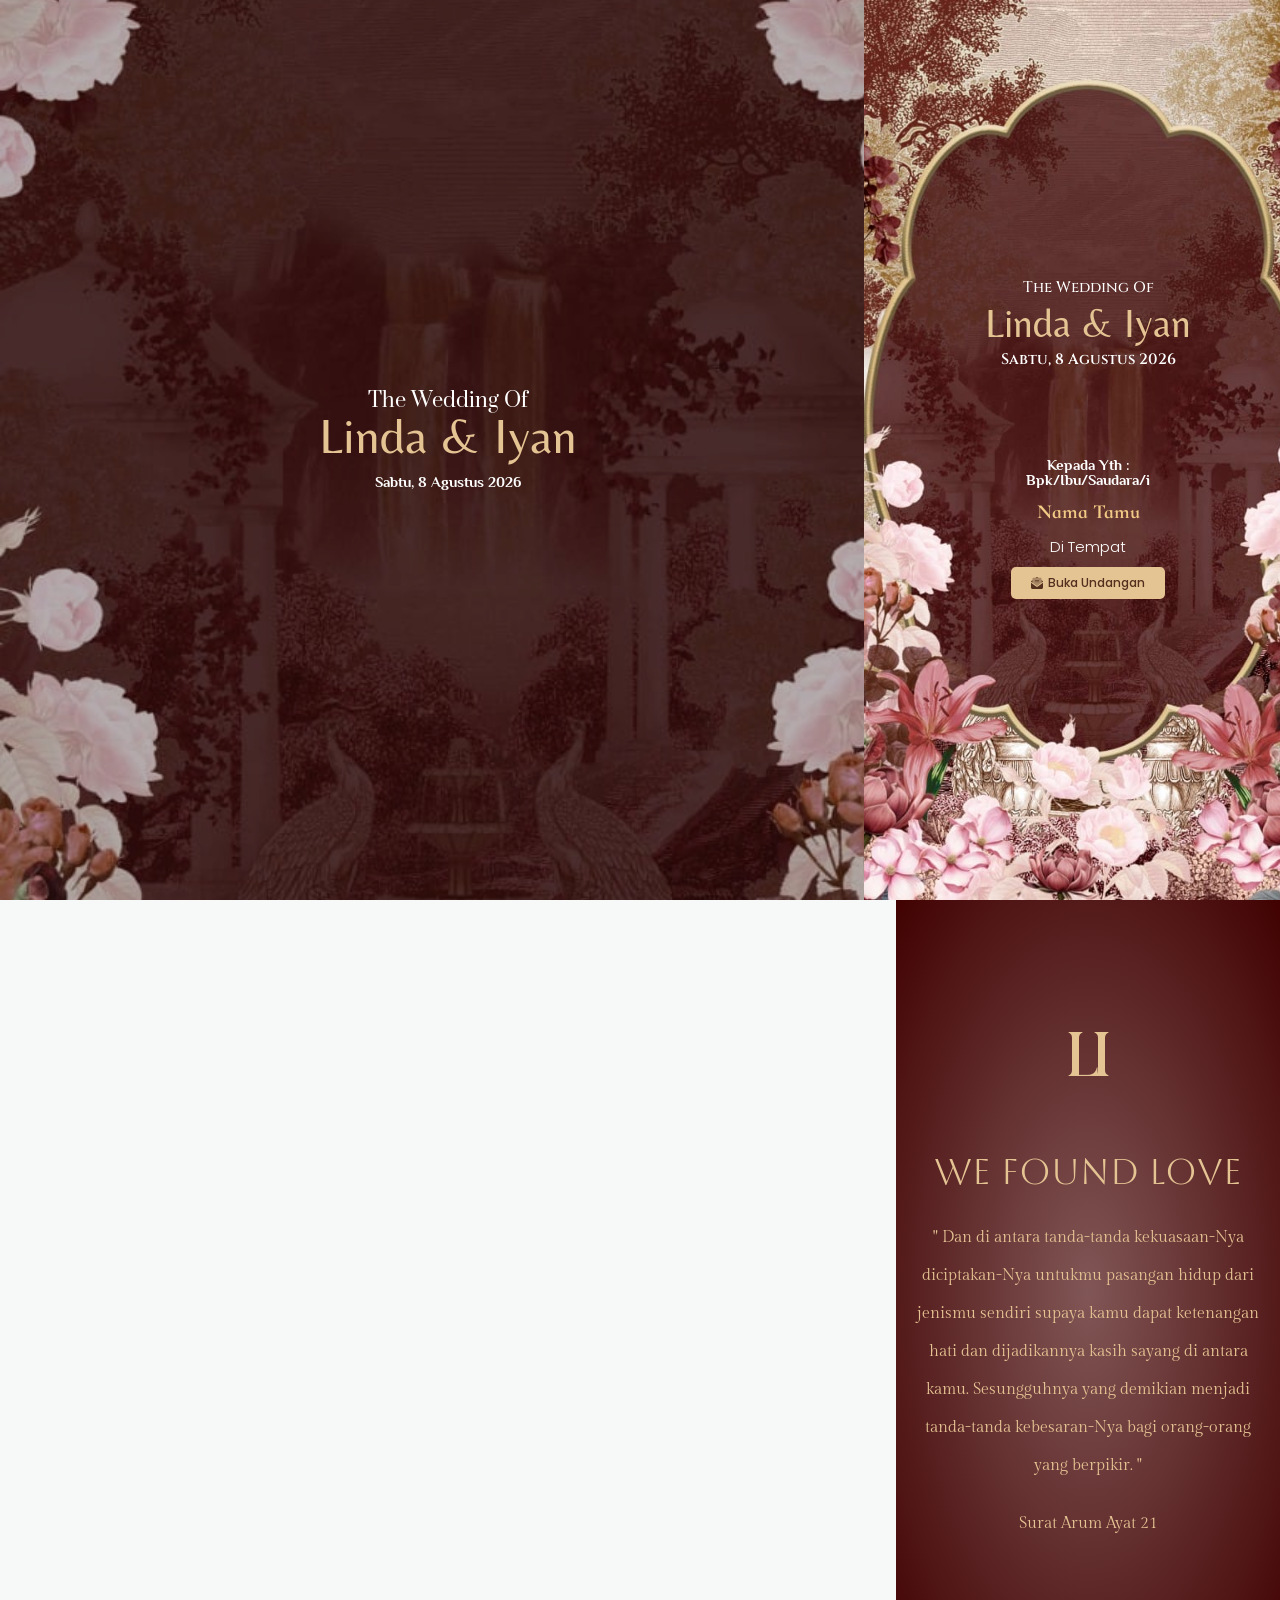
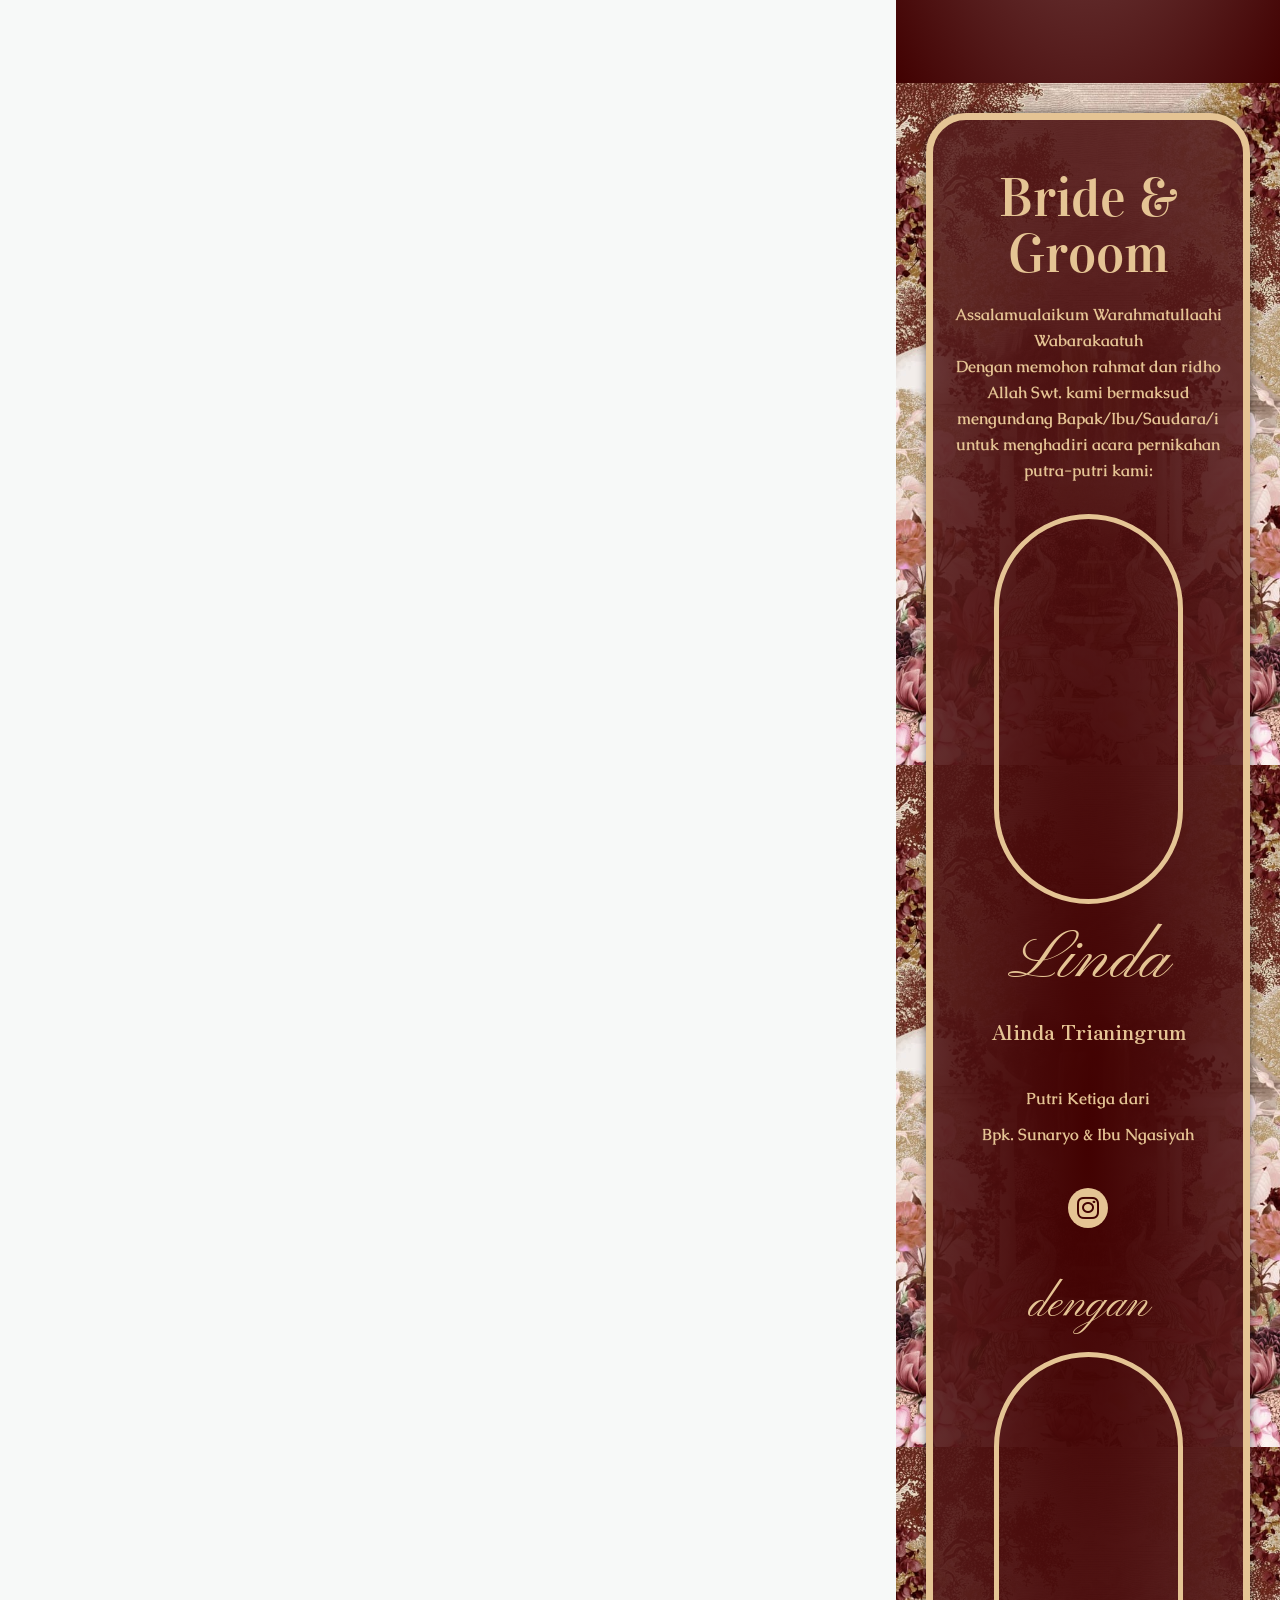
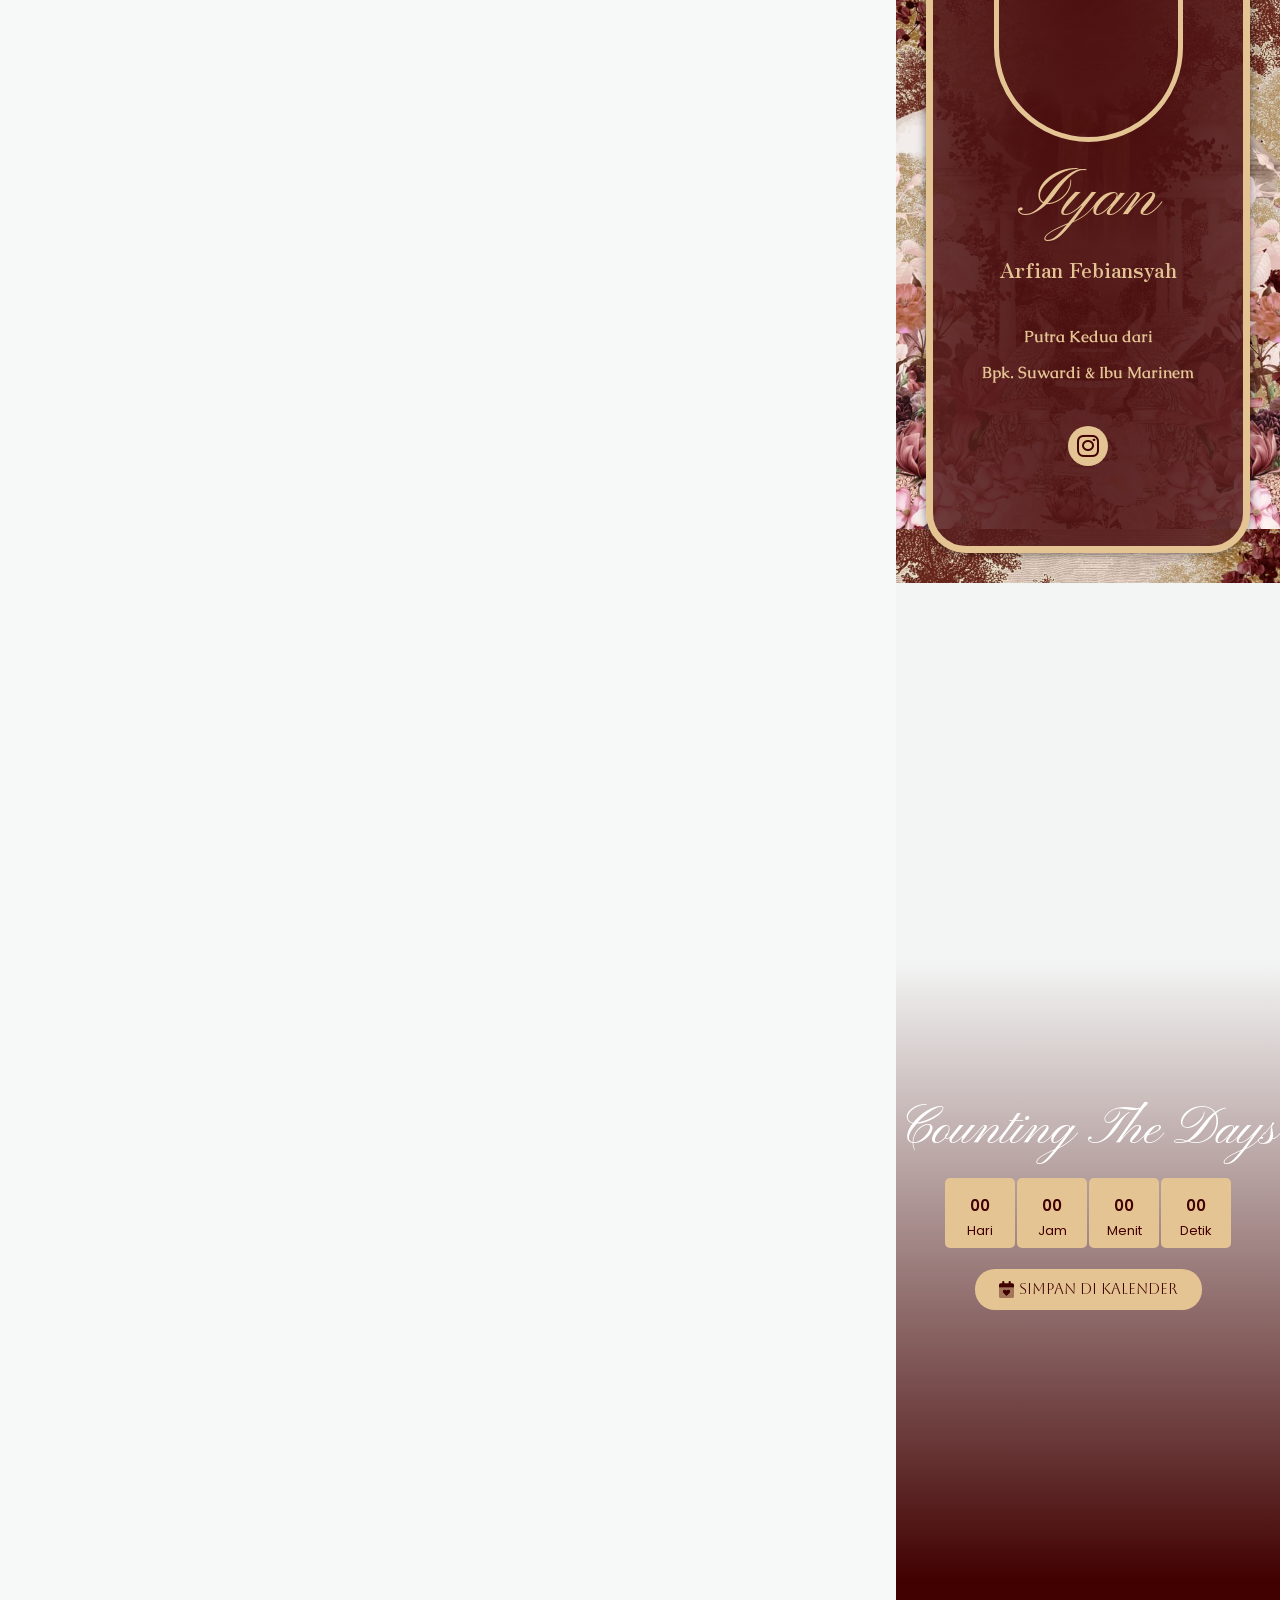
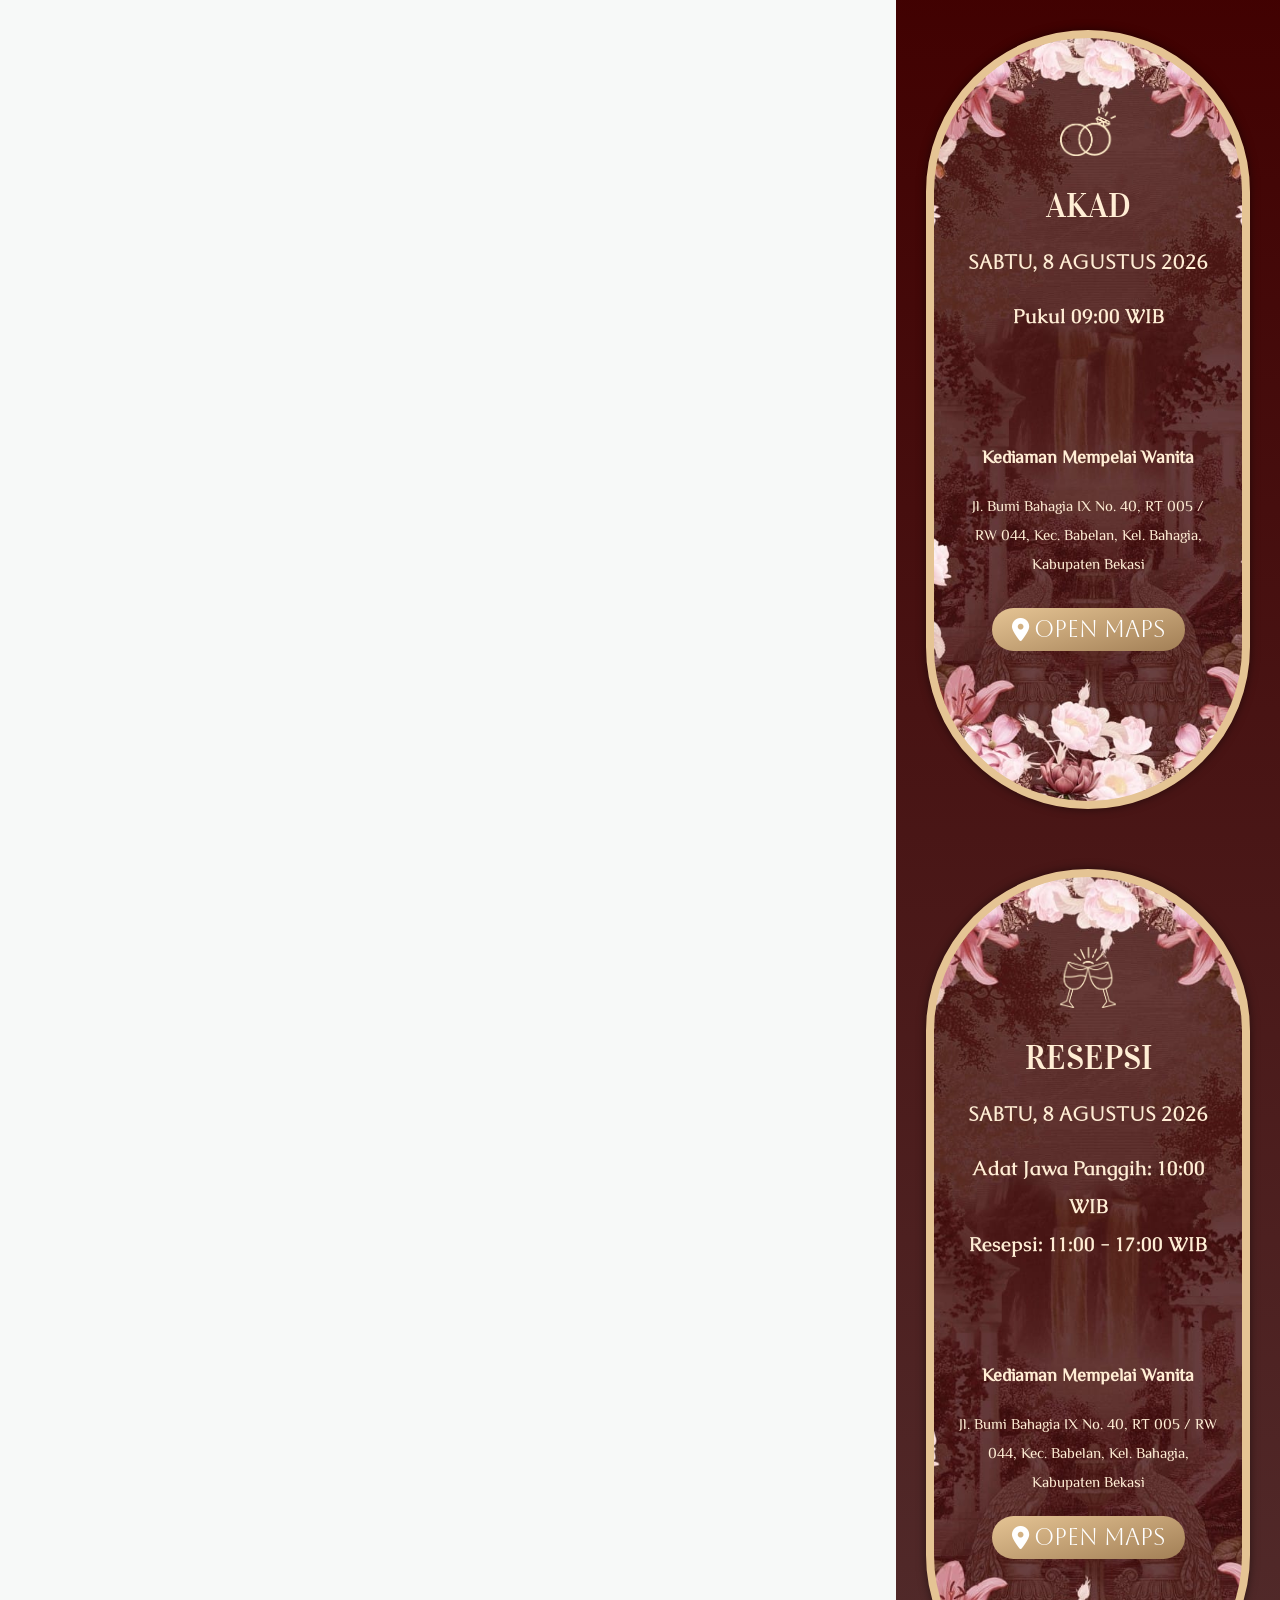
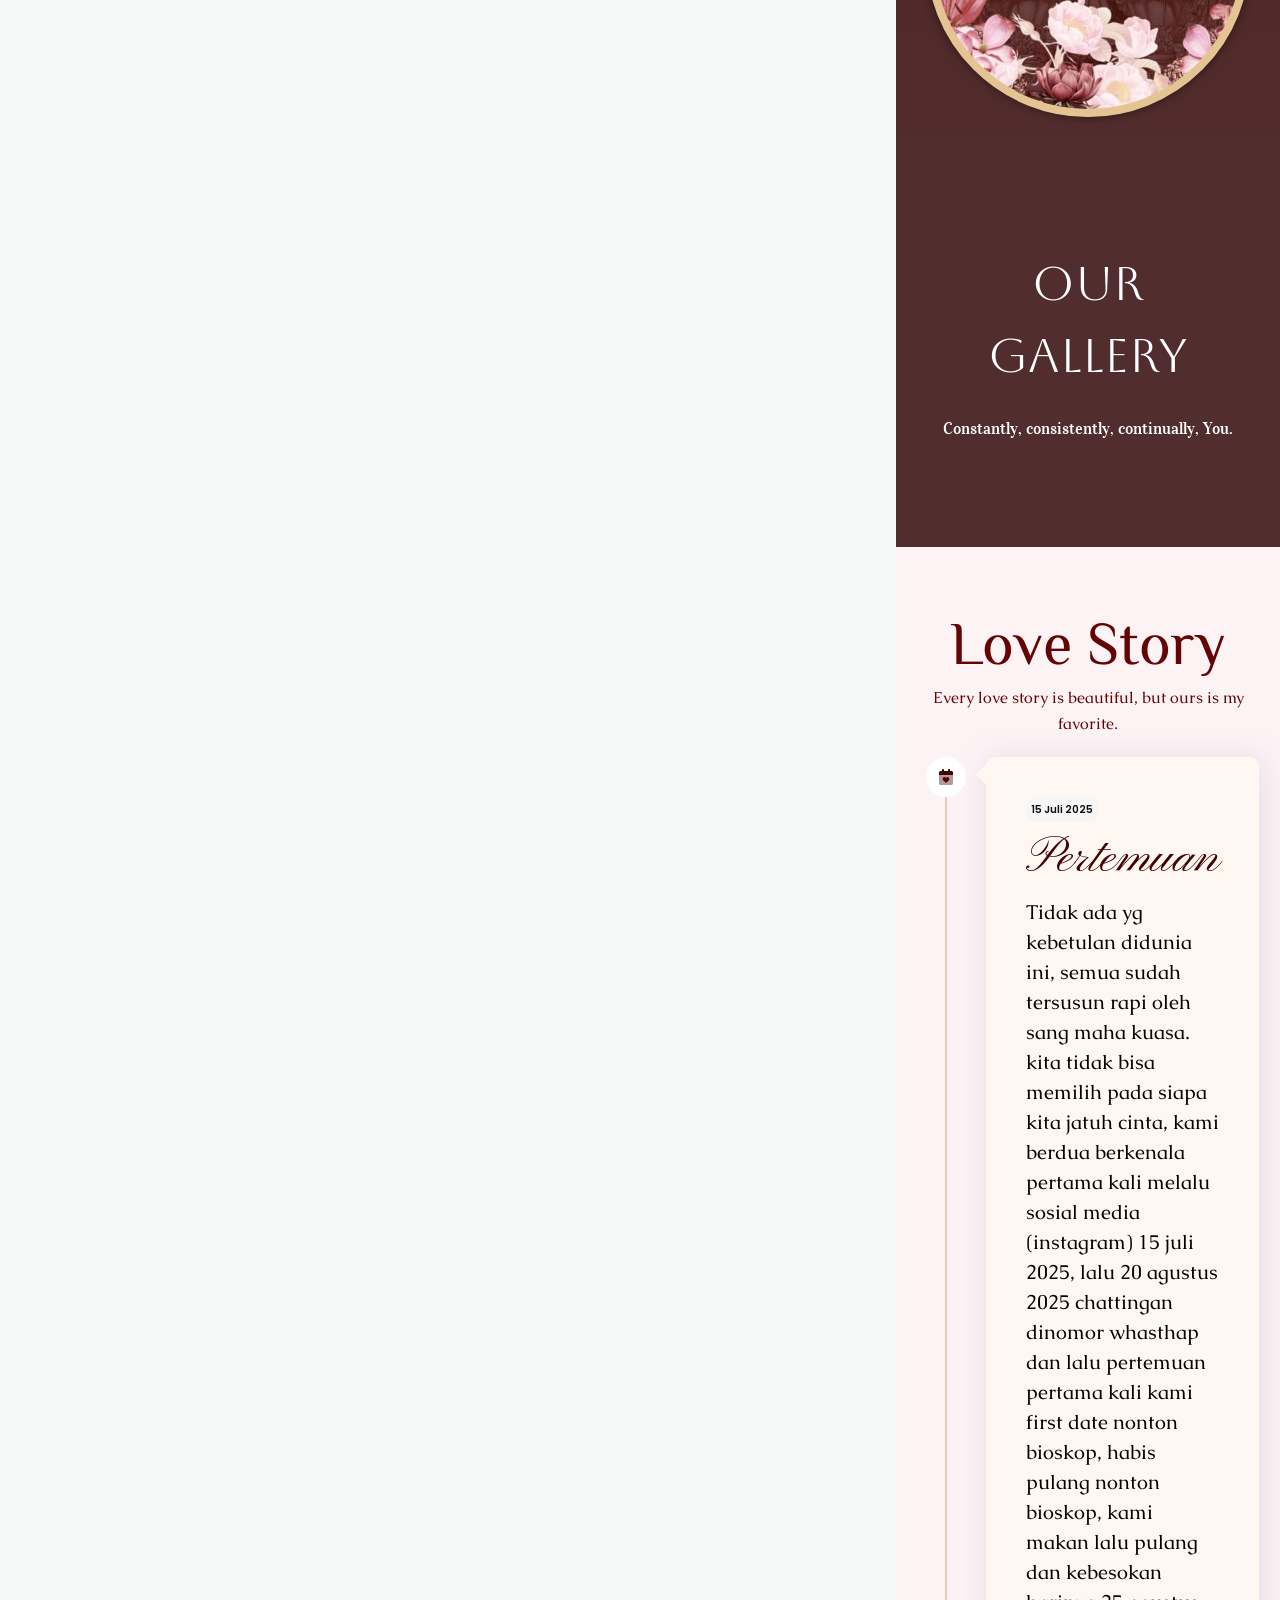
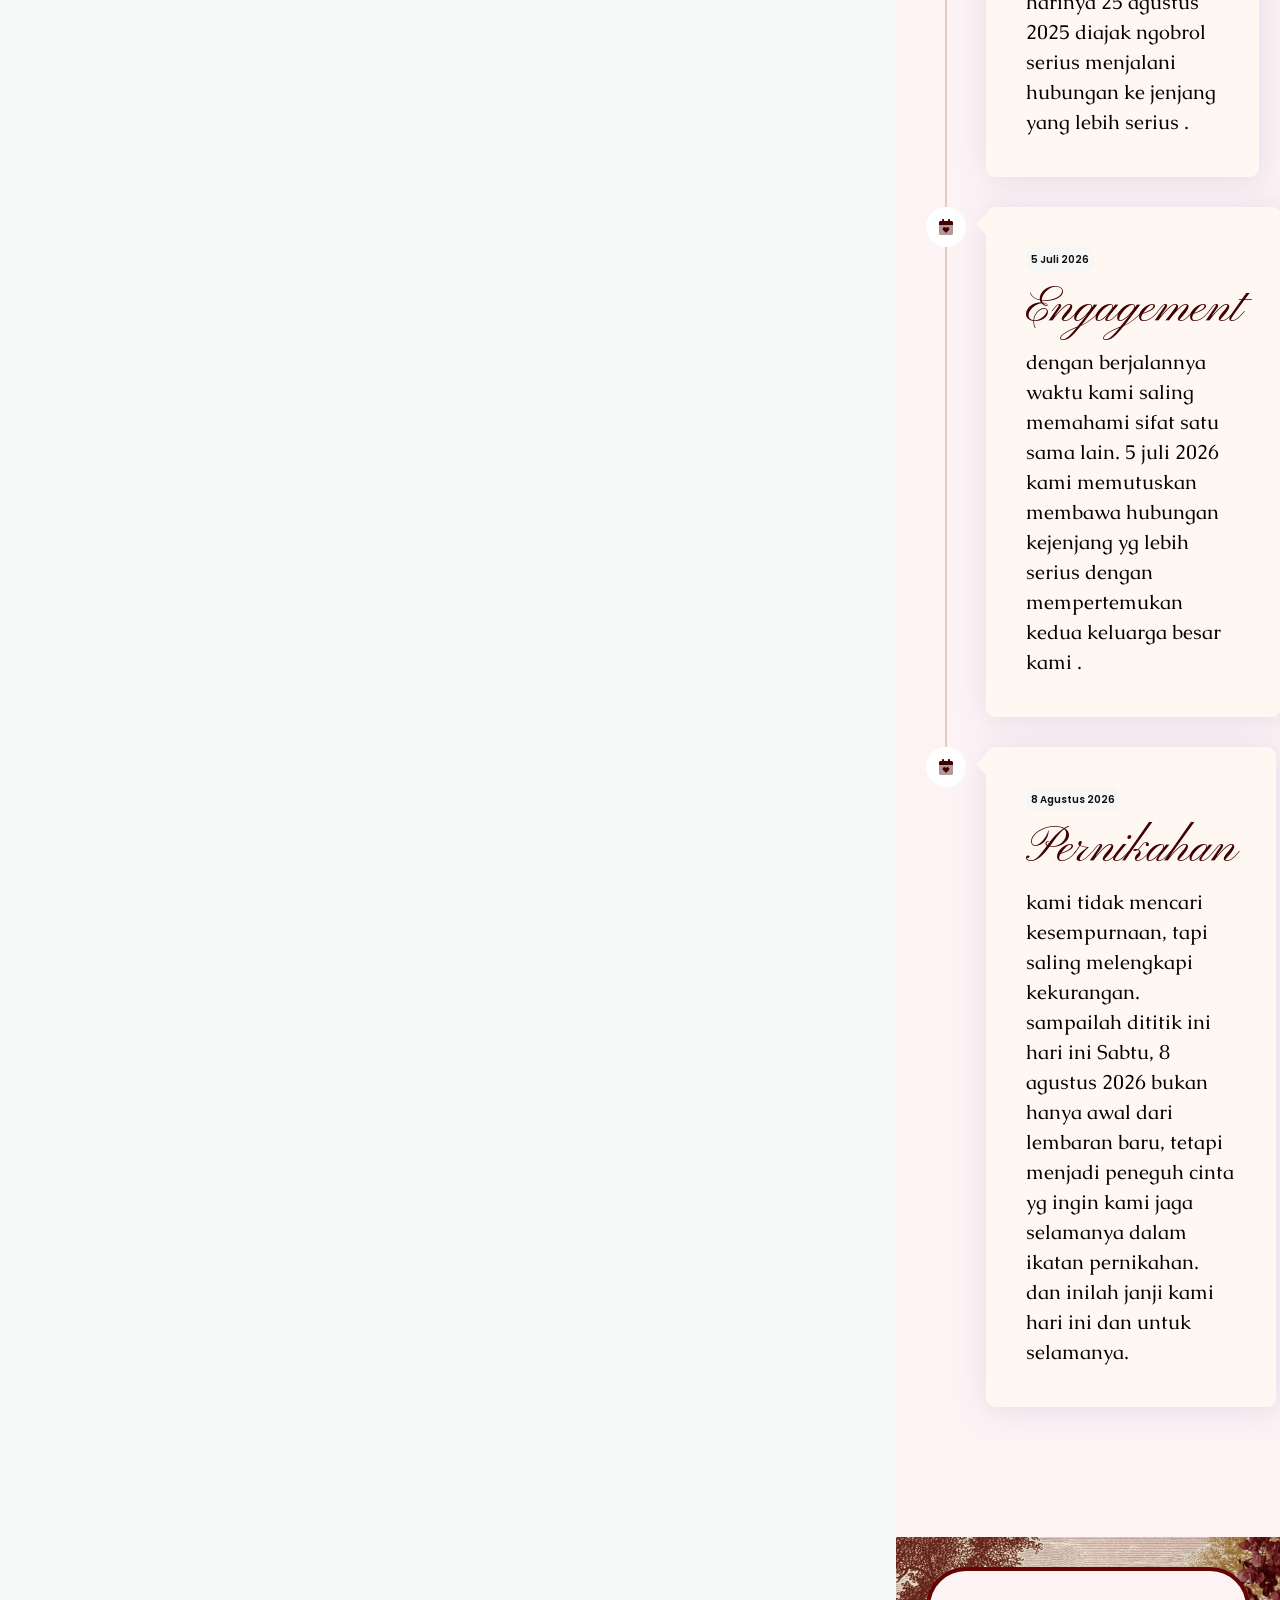
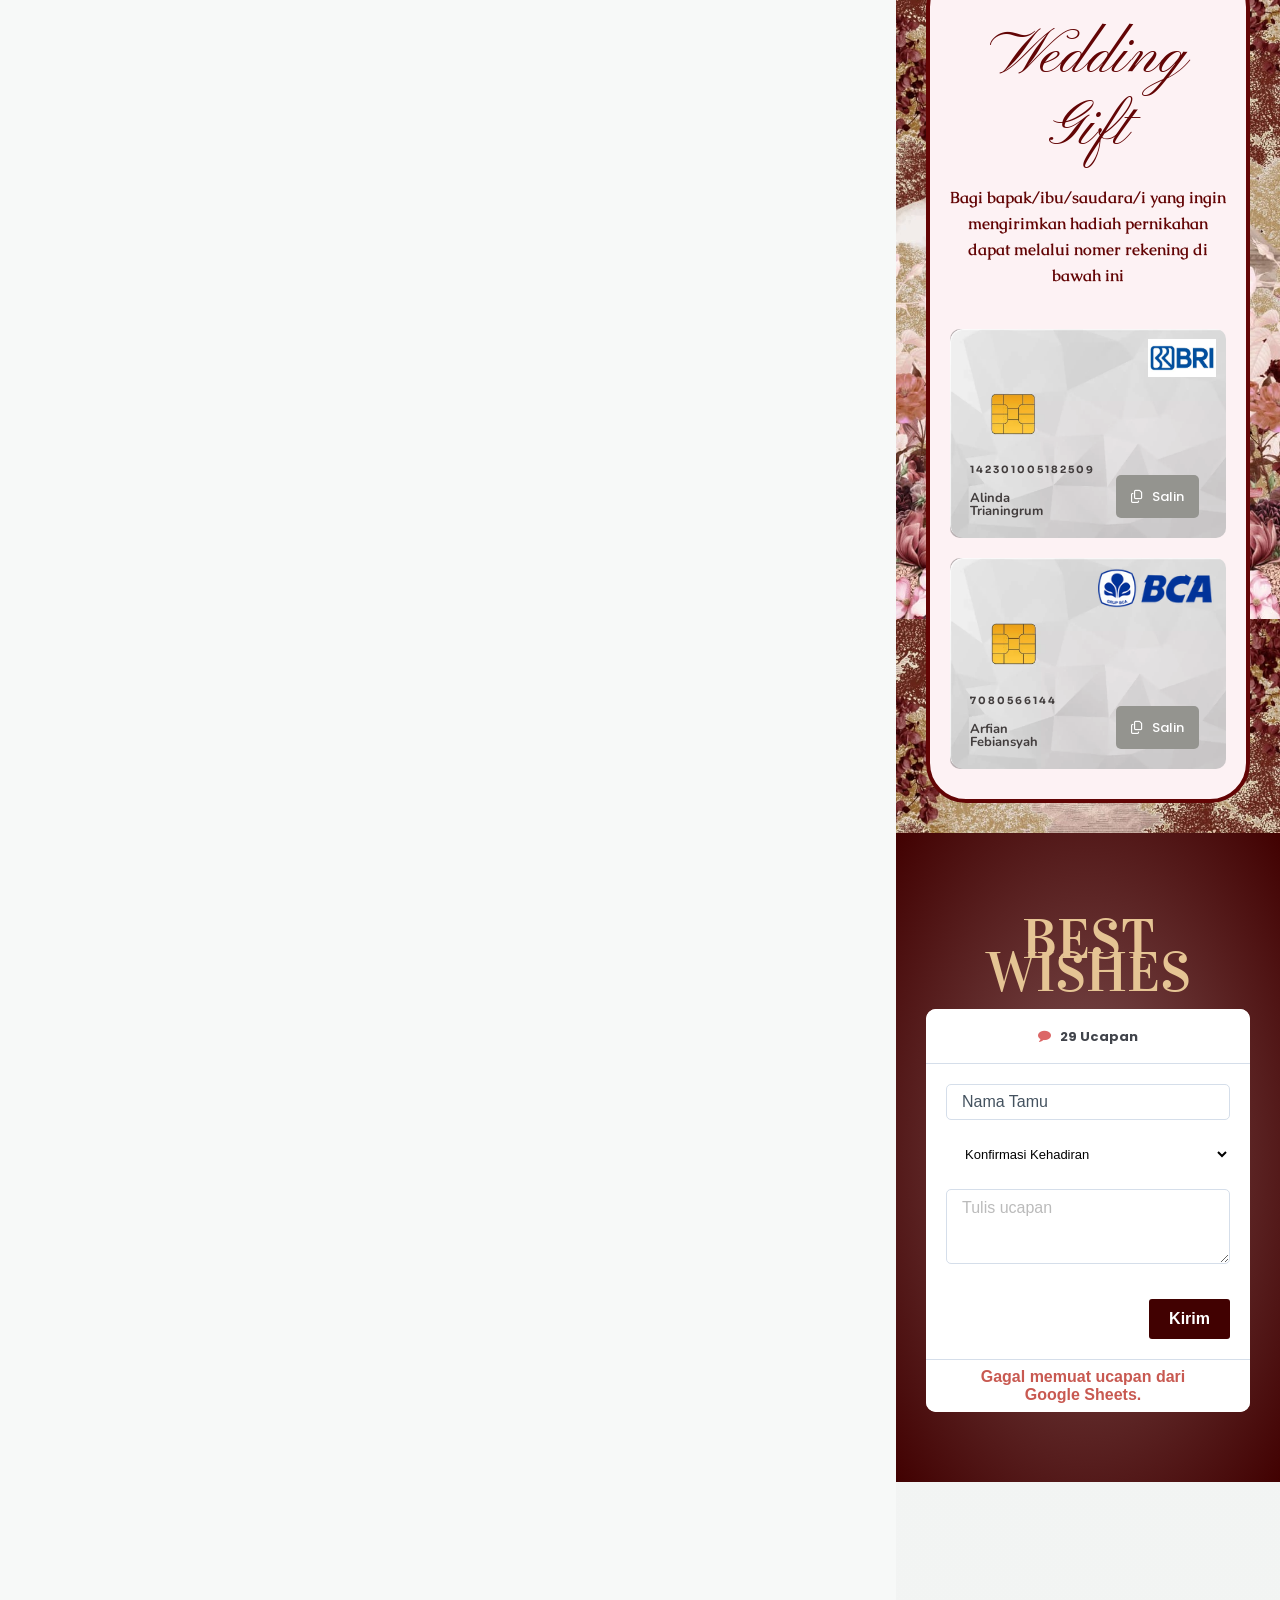
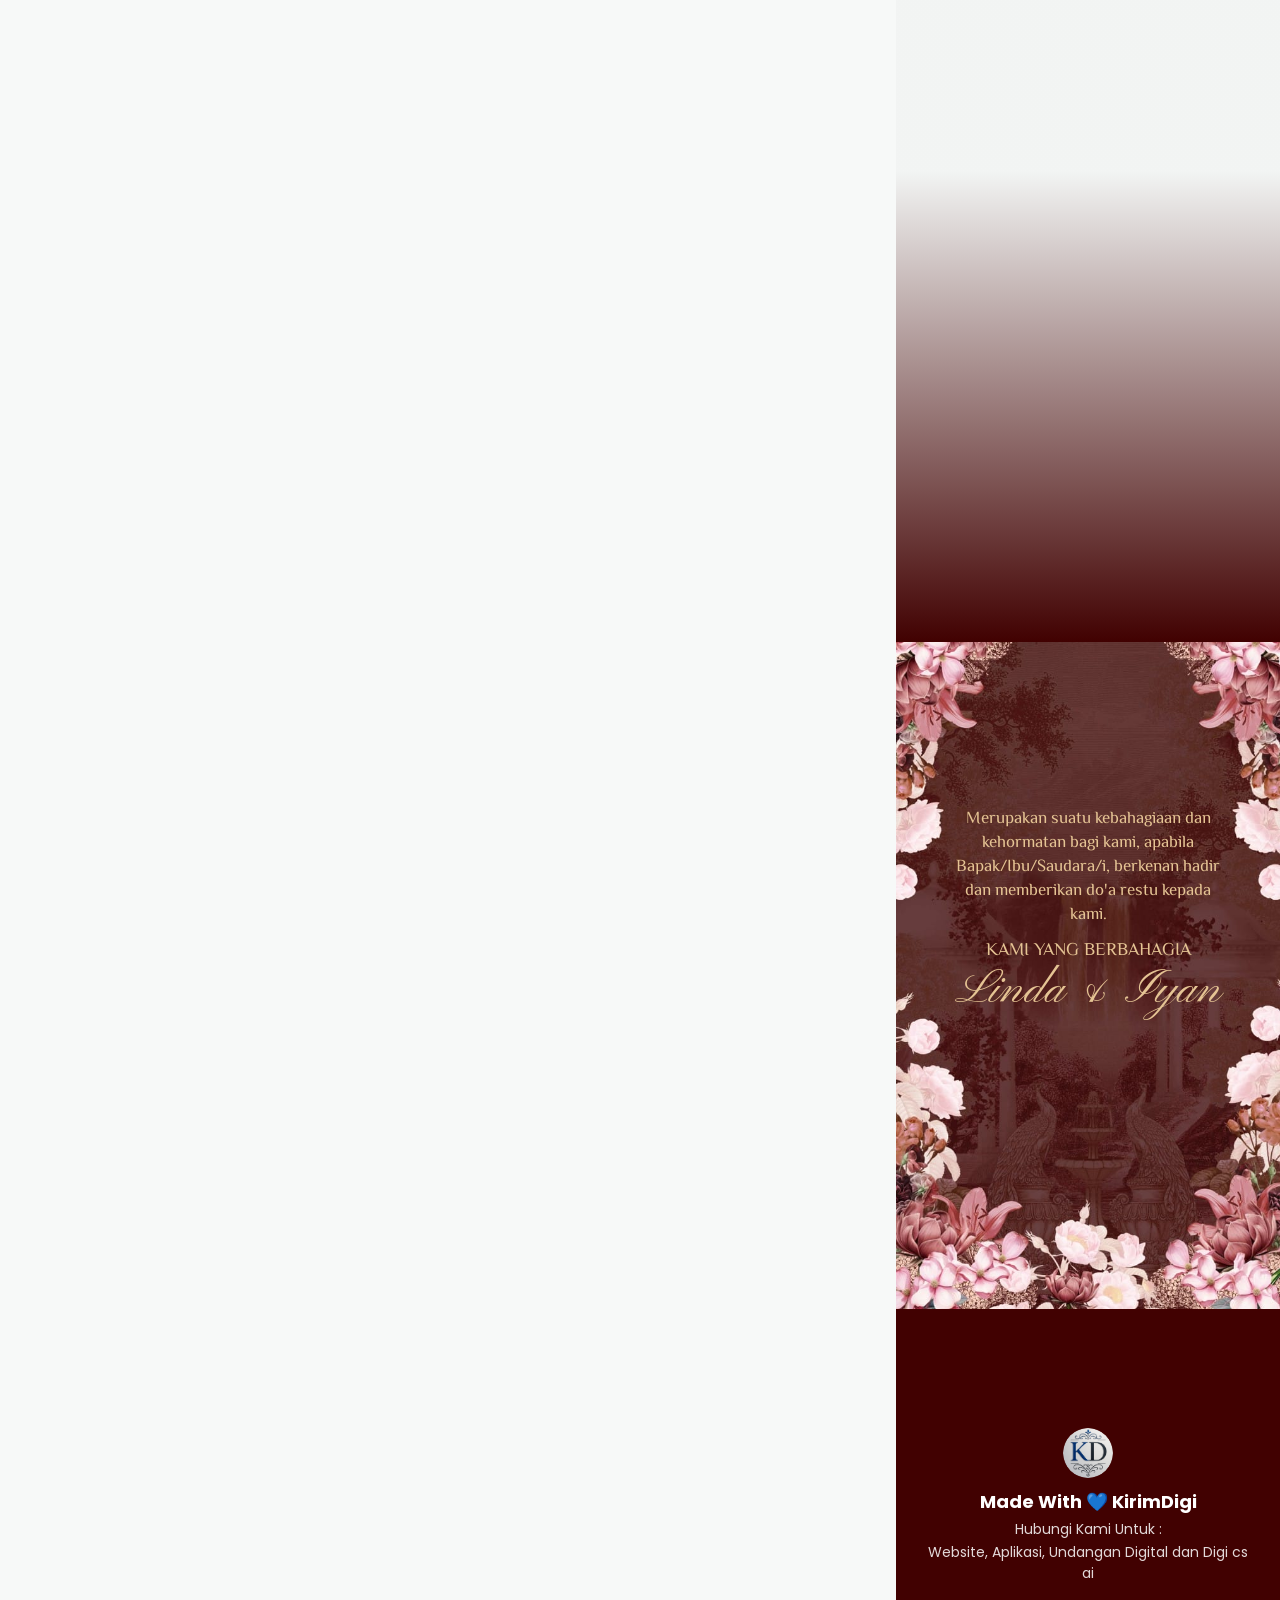
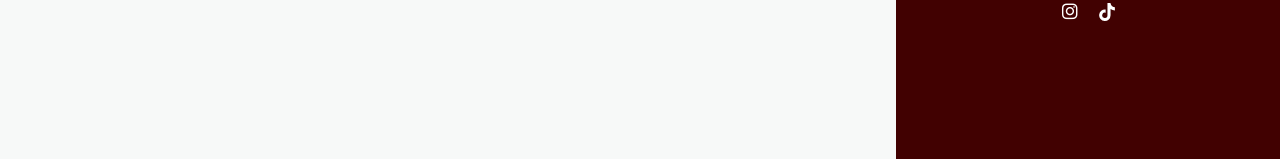
==== index.html @ b17d86cb "Update monogram from AF to LI" ====
<!DOCTYPE html>
<html lang="id" prefix="og: https://ogp.me/ns#">

<head>
  <meta charset="UTF-8">
  <link rel="shortcut icon" href="./kirimdigi.jpg" type="image/jpeg">
  <link rel="icon" href="./kirimdigi.jpg" type="image/jpeg" sizes="32x32">
  <link rel="icon" href="./kirimdigi.jpg" type="image/jpeg" sizes="192x192">
  <link rel="apple-touch-icon" href="./kirimdigi.jpg">
  <style>
    img:is([sizes="auto" i], [sizes^="auto," i]) {
      contain-intrinsic-size: 3000px 1500px
    }

    .saic-wrapper ul.saic-container-comments {
      max-height: 380px;
      overflow-y: auto !important;
      padding-right: 8px;
    }

    .saic-wrapper ul.saic-container-comments::-webkit-scrollbar {
      width: 6px;
    }

    .saic-wrapper ul.saic-container-comments::-webkit-scrollbar-track {
      background: rgba(0, 0, 0, 0.05);
      border-radius: 4px;
    }

    .saic-wrapper ul.saic-container-comments::-webkit-scrollbar-thumb {
      background: rgba(0, 0, 0, 0.2);
      border-radius: 4px;
    }

    .saic-wrapper ul.saic-container-comments::-webkit-scrollbar-thumb:hover {
      background: rgba(0, 0, 0, 0.3);
    }

    .saic-holder {
      display: none !important;
    }

    /* ==========================================
       UNTUK MENAMPILKAN KEMBALI QR CODE CHECK-IN:
       Ubah 'none' di bawah ini menjadi 'block'
       ========================================== */
    .qr_checkin,
    /* Barcode QR Code */
    .downloadInv,
    /* Tombol Download e-Invitation */
    .elementor-element-1a98a64

    /* Teks panduan "Mohon tunjukkan QR Code..." */
      {
      display: none !important;
    }
  </style>

  <!-- Optimasi Mesin Pencari oleh Rank Math - https://rankmath.com/ -->
  <title>Linda 🤍 Iyan</title>
  <meta name="description" content="Hadiri acara pernikahan kami pada Sabtu, 08 Agustus 2026 Ya!!!">
  <meta name="robots" content="nofollow, noindex">
  <meta property="og:locale" content="id_ID">
  <meta property="og:type" content="article">
  <meta property="og:title" content="Linda 🤍 Iyan">
  <meta property="og:description" content="Hadiri acara pernikahan kami pada Sabtu, 08 Agustus 2026 Ya!!!">
  <meta property="og:url" content="https://kirimdigi.github.io/Linda-Iyan/">
  <meta property="og:site_name" content="Digital Wedding Invitation">
  <meta property="article:section" content="Undangan Pernikahan">
  <meta property="og:updated_time" content="2025-12-04T10:17:00+07:00">
  <meta property="og:image" content="https://kirimdigi.github.io/Linda-Iyan/0.jpeg">
  <meta property="og:image:secure_url" content="https://kirimdigi.github.io/Linda-Iyan/0.jpeg">
  <meta property="og:image:width" content="720">
  <meta property="og:image:height" content="1080">
  <meta property="og:image:alt" content="Linda &#038; Iyan">
  <meta property="og:image:type" content="image/jpeg">
  <meta property="article:published_time" content="2024-08-21T19:35:51+07:00">
  <meta property="article:modified_time" content="2025-12-04T10:17:00+07:00">
  <meta name="twitter:card" content="summary_large_image">
  <meta name="twitter:title" content="The Wedding Of Linda &amp; Iyan">
  <meta name="twitter:description" content="Hadiri acara pernikahan kami pada Sabtu, 08 Agustus 2026 Ya!!!">
  <meta name="twitter:image" content="https://kirimdigi.github.io/Linda-Iyan/0.jpeg">
  <meta name="twitter:label1" content="Ditulis oleh">
  <meta name="twitter:data1" content="kekondangan">
  <meta name="twitter:label2" content="Waktunya membaca">
  <meta name="twitter:data2" content="Kurang dari semenit">
  <script type="application/ld+json"
    class="rank-math-schema">{"@context":"https://schema.org","@graph":[{"@type":["Person","Organization"],"@id":"https://kirimdigi.github.io/Linda-Iyan/#person","name":"Digital Wedding Invitation"},{"@type":"WebSite","@id":"https://kirimdigi.github.io/Linda-Iyan/#website","url":"https://kirimdigi.github.io/Linda-Iyan/","name":"Digital Wedding Invitation","publisher":{"@id":"https://kirimdigi.github.io/Linda-Iyan/#person"},"inLanguage":"id"},{"@type":"ImageObject","@id":"https://kirimdigi.github.io/Linda-Iyan/20.jpeg","url":"https://kirimdigi.github.io/Linda-Iyan/20.jpeg","width":"720","height":"1080","inLanguage":"id"},{"@type":"WebPage","@id":"https://kirimdigi.github.io/Linda-Iyan/#webpage","url":"https://kirimdigi.github.io/Linda-Iyan/","name":"The Wedding Of Linda &amp; Iyan","datePublished":"2024-08-21T19:35:51+07:00","dateModified":"2025-12-04T10:17:00+07:00","isPartOf":{"@id":"https://kirimdigi.github.io/Linda-Iyan/#website"},"primaryImageOfPage":{"@id":"https://kirimdigi.github.io/Linda-Iyan/20.jpeg"},"inLanguage":"id"},{"@type":"Person","@id":"https://invitimo.my.id/author/kekondangan/","name":"kekondangan","url":"https://invitimo.my.id/author/kekondangan/","image":{"@type":"ImageObject","@id":"https://secure.gravatar.com/avatar/d28f060878f04974fcd244a24bc69911?s=96&amp;d=mm&amp;r=g","url":"https://secure.gravatar.com/avatar/d28f060878f04974fcd244a24bc69911?s=96&amp;d=mm&amp;r=g","caption":"kekondangan","inLanguage":"id"},"sameAs":["http://hi.kekondangan.id"]},{"@type":"BlogPosting","headline":"The Wedding Of Linda &amp; Iyan","datePublished":"2024-08-21T19:35:51+07:00","dateModified":"2025-12-04T10:17:00+07:00","articleSection":"Undangan Pernikahan","author":{"@id":"https://invitimo.my.id/author/kekondangan/","name":"kekondangan"},"publisher":{"@id":"https://kirimdigi.github.io/Linda-Iyan/#person"},"description":"Nama Tamu, hadiri acara pernikahan Linda &amp; Iyan. pada hari Minggu. 8 Agustus 2026 Ya!","name":"The Wedding Of Linda &amp; Iyan","@id":"https://kirimdigi.github.io/Linda-Iyan/#richSnippet","isPartOf":{"@id":"https://kirimdigi.github.io/Linda-Iyan/#webpage"},"image":{"@id":"https://kirimdigi.github.io/Linda-Iyan/20.jpeg"},"inLanguage":"id","mainEntityOfPage":{"@id":"https://kirimdigi.github.io/Linda-Iyan/#webpage"}}]}</script>
  <!-- /Plugin WordPress Rank Math SEO -->

  <script>
    function getGuestName() {
      var hash = window.location.hash;
      if (hash && hash.indexOf('to=') !== -1) {
        var match = hash.match(/to=([^&]+)/);
        if (match && match[1]) {
          return decodeURIComponent(match[1].replace(/\+/g, ' '));
        }
      }
      var search = window.location.search;
      if (search && search.indexOf('to=') !== -1) {
        var match = search.match(/to=([^&]+)/);
        if (match && match[1]) {
          return decodeURIComponent(match[1].replace(/\+/g, ' '));
        }
      }
      return null;
    }
  </script>

  <link rel='dns-prefetch' href='//hi.kekondangan.id'>
  <script>
    window._wpemojiSettings = { "baseUrl": "https:\/\/s.w.org\/images\/core\/emoji\/15.0.3\/72x72\/", "ext": ".png", "svgUrl": "https:\/\/s.w.org\/images\/core\/emoji\/15.0.3\/svg\/", "svgExt": ".svg", "source": { "concatemoji": "https:\/\/invitimo.my.id\/wp-includes\/js\/wp-emoji-release.min.js?ver=6.7.5" } };
    /*! This file is auto-generated */
    !function (i, n) { var o, s, e; function c(e) { try { var t = { supportTests: e, timestamp: (new Date).valueOf() }; sessionStorage.setItem(o, JSON.stringify(t)) } catch (e) { } } function p(e, t, n) { e.clearRect(0, 0, e.canvas.width, e.canvas.height), e.fillText(t, 0, 0); var t = new Uint32Array(e.getImageData(0, 0, e.canvas.width, e.canvas.height).data), r = (e.clearRect(0, 0, e.canvas.width, e.canvas.height), e.fillText(n, 0, 0), new Uint32Array(e.getImageData(0, 0, e.canvas.width, e.canvas.height).data)); return t.every(function (e, t) { return e === r[t] }) } function u(e, t, n) { switch (t) { case "flag": return n(e, "\ud83c\udff3\ufe0f\u200d\u26a7\ufe0f", "\ud83c\udff3\ufe0f\u200b\u26a7\ufe0f") ? !1 : !n(e, "\ud83c\uddfa\ud83c\uddf3", "\ud83c\uddfa\u200b\ud83c\uddf3") && !n(e, "\ud83c\udff4\udb40\udc67\udb40\udc62\udb40\udc65\udb40\udc6e\udb40\udc67\udb40\udc7f", "\ud83c\udff4\u200b\udb40\udc67\u200b\udb40\udc62\u200b\udb40\udc65\u200b\udb40\udc6e\u200b\udb40\udc67\u200b\udb40\udc7f"); case "emoji": return !n(e, "\ud83d\udc26\u200d\u2b1b", "\ud83d\udc26\u200b\u2b1b") }return !1 } function f(e, t, n) { var r = "undefined" != typeof WorkerGlobalScope && self instanceof WorkerGlobalScope ? new OffscreenCanvas(300, 150) : i.createElement("canvas"), a = r.getContext("2d", { willReadFrequently: !0 }), o = (a.textBaseline = "top", a.font = "600 32px Arial", {}); return e.forEach(function (e) { o[e] = t(a, e, n) }), o } function t(e) { var t = i.createElement("script"); t.src = e, t.defer = !0, i.head.appendChild(t) } "undefined" != typeof Promise && (o = "wpEmojiSettingsSupports", s = ["flag", "emoji"], n.supports = { everything: !0, everythingExceptFlag: !0 }, e = new Promise(function (e) { i.addEventListener("DOMContentLoaded", e, { once: !0 }) }), new Promise(function (t) { var n = function () { try { var e = JSON.parse(sessionStorage.getItem(o)); if ("object" == typeof e && "number" == typeof e.timestamp && (new Date).valueOf() < e.timestamp + 604800 && "object" == typeof e.supportTests) return e.supportTests } catch (e) { } return null }(); if (!n) { if ("undefined" != typeof Worker && "undefined" != typeof OffscreenCanvas && "undefined" != typeof URL && URL.createObjectURL && "undefined" != typeof Blob) try { var e = "postMessage(" + f.toString() + "(" + [JSON.stringify(s), u.toString(), p.toString()].join(",") + "));", r = new Blob([e], { type: "text/javascript" }), a = new Worker(URL.createObjectURL(r), { name: "wpTestEmojiSupports" }); return void (a.onmessage = function (e) { c(n = e.data), a.terminate(), t(n) }) } catch (e) { } c(n = f(s, u, p)) } t(n) }).then(function (e) { for (var t in e) n.supports[t] = e[t], n.supports.everything = n.supports.everything && n.supports[t], "flag" !== t && (n.supports.everythingExceptFlag = n.supports.everythingExceptFlag && n.supports[t]); n.supports.everythingExceptFlag = n.supports.everythingExceptFlag && !n.supports.flag, n.DOMReady = !1, n.readyCallback = function () { n.DOMReady = !0 } }).then(function () { return e }).then(function () { var e; n.supports.everything || (n.readyCallback(), (e = n.source || {}).concatemoji ? t(e.concatemoji) : e.wpemoji && e.twemoji && (t(e.twemoji), t(e.wpemoji))) })) }((window, document), window._wpemojiSettings);
  </script>
  <style id='wp-emoji-styles-inline-css'>
    img.wp-smiley,
    img.emoji {
      display: inline !important;
      border: none !important;
      box-shadow: none !important;
      height: 1em !important;
      width: 1em !important;
      margin: 0 0.07em !important;
      vertical-align: -0.1em !important;
      background: none !important;
      padding: 0 !important;
    }
  </style>
  <link rel='stylesheet' id='jet-engine-frontend-css'
    href='./wp-content/plugins/jet-engine/assets/css/frontend.css?ver=3.8.9.1' media='all'>
  <style id='global-styles-inline-css'>
    :root {
      --wp--preset--aspect-ratio--square: 1;
      --wp--preset--aspect-ratio--4-3: 4/3;
      --wp--preset--aspect-ratio--3-4: 3/4;
      --wp--preset--aspect-ratio--3-2: 3/2;
      --wp--preset--aspect-ratio--2-3: 2/3;
      --wp--preset--aspect-ratio--16-9: 16/9;
      --wp--preset--aspect-ratio--9-16: 9/16;
      --wp--preset--color--black: #000000;
      --wp--preset--color--cyan-bluish-gray: #abb8c3;
      --wp--preset--color--white: #ffffff;
      --wp--preset--color--pale-pink: #f78da7;
      --wp--preset--color--vivid-red: #cf2e2e;
      --wp--preset--color--luminous-vivid-orange: #ff6900;
      --wp--preset--color--luminous-vivid-amber: #fcb900;
      --wp--preset--color--light-green-cyan: #7bdcb5;
      --wp--preset--color--vivid-green-cyan: #00d084;
      --wp--preset--color--pale-cyan-blue: #8ed1fc;
      --wp--preset--color--vivid-cyan-blue: #0693e3;
      --wp--preset--color--vivid-purple: #9b51e0;
      --wp--preset--gradient--vivid-cyan-blue-to-vivid-purple: linear-gradient(135deg, rgba(6, 147, 227, 1) 0%, rgb(155, 81, 224) 100%);
      --wp--preset--gradient--light-green-cyan-to-vivid-green-cyan: linear-gradient(135deg, rgb(122, 220, 180) 0%, rgb(0, 208, 130) 100%);
      --wp--preset--gradient--luminous-vivid-amber-to-luminous-vivid-orange: linear-gradient(135deg, rgba(252, 185, 0, 1) 0%, rgba(255, 105, 0, 1) 100%);
      --wp--preset--gradient--luminous-vivid-orange-to-vivid-red: linear-gradient(135deg, rgba(255, 105, 0, 1) 0%, rgb(207, 46, 46) 100%);
      --wp--preset--gradient--very-light-gray-to-cyan-bluish-gray: linear-gradient(135deg, rgb(238, 238, 238) 0%, rgb(169, 184, 195) 100%);
      --wp--preset--gradient--cool-to-warm-spectrum: linear-gradient(135deg, rgb(74, 234, 220) 0%, rgb(151, 120, 209) 20%, rgb(207, 42, 186) 40%, rgb(238, 44, 130) 60%, rgb(251, 105, 98) 80%, rgb(254, 248, 76) 100%);
      --wp--preset--gradient--blush-light-purple: linear-gradient(135deg, rgb(255, 206, 236) 0%, rgb(152, 150, 240) 100%);
      --wp--preset--gradient--blush-bordeaux: linear-gradient(135deg, rgb(254, 205, 165) 0%, rgb(254, 45, 45) 50%, rgb(107, 0, 62) 100%);
      --wp--preset--gradient--luminous-dusk: linear-gradient(135deg, rgb(255, 203, 112) 0%, rgb(199, 81, 192) 50%, rgb(65, 88, 208) 100%);
      --wp--preset--gradient--pale-ocean: linear-gradient(135deg, rgb(255, 245, 203) 0%, rgb(182, 227, 212) 50%, rgb(51, 167, 181) 100%);
      --wp--preset--gradient--electric-grass: linear-gradient(135deg, rgb(202, 248, 128) 0%, rgb(113, 206, 126) 100%);
      --wp--preset--gradient--midnight: linear-gradient(135deg, rgb(2, 3, 129) 0%, rgb(40, 116, 252) 100%);
      --wp--preset--font-size--small: 13px;
      --wp--preset--font-size--medium: 20px;
      --wp--preset--font-size--large: 36px;
      --wp--preset--font-size--x-large: 42px;
      --wp--preset--spacing--20: 0.44rem;
      --wp--preset--spacing--30: 0.67rem;
      --wp--preset--spacing--40: 1rem;
      --wp--preset--spacing--50: 1.5rem;
      --wp--preset--spacing--60: 2.25rem;
      --wp--preset--spacing--70: 3.38rem;
      --wp--preset--spacing--80: 5.06rem;
      --wp--preset--shadow--natural: 6px 6px 9px rgba(0, 0, 0, 0.2);
      --wp--preset--shadow--deep: 12px 12px 50px rgba(0, 0, 0, 0.4);
      --wp--preset--shadow--sharp: 6px 6px 0px rgba(0, 0, 0, 0.2);
      --wp--preset--shadow--outlined: 6px 6px 0px -3px rgba(255, 255, 255, 1), 6px 6px rgba(0, 0, 0, 1);
      --wp--preset--shadow--crisp: 6px 6px 0px rgba(0, 0, 0, 1);
    }

    :root {
      --wp--style--global--content-size: 800px;
      --wp--style--global--wide-size: 1200px;
    }

    :where(body) {
      margin: 0;
    }

    .wp-site-blocks>.alignleft {
      float: left;
      margin-right: 2em;
    }

    .wp-site-blocks>.alignright {
      float: right;
      margin-left: 2em;
    }

    .wp-site-blocks>.aligncenter {
      justify-content: center;
      margin-left: auto;
      margin-right: auto;
    }

    :where(.wp-site-blocks)>* {
      margin-block-start: 24px;
      margin-block-end: 0;
    }

    :where(.wp-site-blocks)> :first-child {
      margin-block-start: 0;
    }

    :where(.wp-site-blocks)> :last-child {
      margin-block-end: 0;
    }

    :root {
      --wp--style--block-gap: 24px;
    }

    :root :where(.is-layout-flow)> :first-child {
      margin-block-start: 0;
    }

    :root :where(.is-layout-flow)> :last-child {
      margin-block-end: 0;
    }

    :root :where(.is-layout-flow)>* {
      margin-block-start: 24px;
      margin-block-end: 0;
    }

    :root :where(.is-layout-constrained)> :first-child {
      margin-block-start: 0;
    }

    :root :where(.is-layout-constrained)> :last-child {
      margin-block-end: 0;
    }

    :root :where(.is-layout-constrained)>* {
      margin-block-start: 24px;
      margin-block-end: 0;
    }

    :root :where(.is-layout-flex) {
      gap: 24px;
    }

    :root :where(.is-layout-grid) {
      gap: 24px;
    }

    .is-layout-flow>.alignleft {
      float: left;
      margin-inline-start: 0;
      margin-inline-end: 2em;
    }

    .is-layout-flow>.alignright {
      float: right;
      margin-inline-start: 2em;
      margin-inline-end: 0;
    }

    .is-layout-flow>.aligncenter {
      margin-left: auto !important;
      margin-right: auto !important;
    }

    .is-layout-constrained>.alignleft {
      float: left;
      margin-inline-start: 0;
      margin-inline-end: 2em;
    }

    .is-layout-constrained>.alignright {
      float: right;
      margin-inline-start: 2em;
      margin-inline-end: 0;
    }

    .is-layout-constrained>.aligncenter {
      margin-left: auto !important;
      margin-right: auto !important;
    }

    .is-layout-constrained> :where(:not(.alignleft):not(.alignright):not(.alignfull)) {
      max-width: var(--wp--style--global--content-size);
      margin-left: auto !important;
      margin-right: auto !important;
    }

    .is-layout-constrained>.alignwide {
      max-width: var(--wp--style--global--wide-size);
    }

    body .is-layout-flex {
      display: flex;
    }

    .is-layout-flex {
      flex-wrap: wrap;
      align-items: center;
    }

    .is-layout-flex> :is(*, div) {
      margin: 0;
    }

    body .is-layout-grid {
      display: grid;
    }

    .is-layout-grid> :is(*, div) {
      margin: 0;
    }

    body {
      padding-top: 0px;
      padding-right: 0px;
      padding-bottom: 0px;
      padding-left: 0px;
    }

    a:where(:not(.wp-element-button)) {
      text-decoration: underline;
    }

    :root :where(.wp-element-button, .wp-block-button__link) {
      background-color: #32373c;
      border-width: 0;
      color: #fff;
      font-family: inherit;
      font-size: inherit;
      line-height: inherit;
      padding: calc(0.667em + 2px) calc(1.333em + 2px);
      text-decoration: none;
    }

    .has-black-color {
      color: var(--wp--preset--color--black) !important;
    }

    .has-cyan-bluish-gray-color {
      color: var(--wp--preset--color--cyan-bluish-gray) !important;
    }

    .has-white-color {
      color: var(--wp--preset--color--white) !important;
    }

    .has-pale-pink-color {
      color: var(--wp--preset--color--pale-pink) !important;
    }

    .has-vivid-red-color {
      color: var(--wp--preset--color--vivid-red) !important;
    }

    .has-luminous-vivid-orange-color {
      color: var(--wp--preset--color--luminous-vivid-orange) !important;
    }

    .has-luminous-vivid-amber-color {
      color: var(--wp--preset--color--luminous-vivid-amber) !important;
    }

    .has-light-green-cyan-color {
      color: var(--wp--preset--color--light-green-cyan) !important;
    }

    .has-vivid-green-cyan-color {
      color: var(--wp--preset--color--vivid-green-cyan) !important;
    }

    .has-pale-cyan-blue-color {
      color: var(--wp--preset--color--pale-cyan-blue) !important;
    }

    .has-vivid-cyan-blue-color {
      color: var(--wp--preset--color--vivid-cyan-blue) !important;
    }

    .has-vivid-purple-color {
      color: var(--wp--preset--color--vivid-purple) !important;
    }

    .has-black-background-color {
      background-color: var(--wp--preset--color--black) !important;
    }

    .has-cyan-bluish-gray-background-color {
      background-color: var(--wp--preset--color--cyan-bluish-gray) !important;
    }

    .has-white-background-color {
      background-color: var(--wp--preset--color--white) !important;
    }

    .has-pale-pink-background-color {
      background-color: var(--wp--preset--color--pale-pink) !important;
    }

    .has-vivid-red-background-color {
      background-color: var(--wp--preset--color--vivid-red) !important;
    }

    .has-luminous-vivid-orange-background-color {
      background-color: var(--wp--preset--color--luminous-vivid-orange) !important;
    }

    .has-luminous-vivid-amber-background-color {
      background-color: var(--wp--preset--color--luminous-vivid-amber) !important;
    }

    .has-light-green-cyan-background-color {
      background-color: var(--wp--preset--color--light-green-cyan) !important;
    }

    .has-vivid-green-cyan-background-color {
      background-color: var(--wp--preset--color--vivid-green-cyan) !important;
    }

    .has-pale-cyan-blue-background-color {
      background-color: var(--wp--preset--color--pale-cyan-blue) !important;
    }

    .has-vivid-cyan-blue-background-color {
      background-color: var(--wp--preset--color--vivid-cyan-blue) !important;
    }

    .has-vivid-purple-background-color {
      background-color: var(--wp--preset--color--vivid-purple) !important;
    }

    .has-black-border-color {
      border-color: var(--wp--preset--color--black) !important;
    }

    .has-cyan-bluish-gray-border-color {
      border-color: var(--wp--preset--color--cyan-bluish-gray) !important;
    }

    .has-white-border-color {
      border-color: var(--wp--preset--color--white) !important;
    }

    .has-pale-pink-border-color {
      border-color: var(--wp--preset--color--pale-pink) !important;
    }

    .has-vivid-red-border-color {
      border-color: var(--wp--preset--color--vivid-red) !important;
    }

    .has-luminous-vivid-orange-border-color {
      border-color: var(--wp--preset--color--luminous-vivid-orange) !important;
    }

    .has-luminous-vivid-amber-border-color {
      border-color: var(--wp--preset--color--luminous-vivid-amber) !important;
    }

    .has-light-green-cyan-border-color {
      border-color: var(--wp--preset--color--light-green-cyan) !important;
    }

    .has-vivid-green-cyan-border-color {
      border-color: var(--wp--preset--color--vivid-green-cyan) !important;
    }

    .has-pale-cyan-blue-border-color {
      border-color: var(--wp--preset--color--pale-cyan-blue) !important;
    }

    .has-vivid-cyan-blue-border-color {
      border-color: var(--wp--preset--color--vivid-cyan-blue) !important;
    }

    .has-vivid-purple-border-color {
      border-color: var(--wp--preset--color--vivid-purple) !important;
    }

    .has-vivid-cyan-blue-to-vivid-purple-gradient-background {
      background: var(--wp--preset--gradient--vivid-cyan-blue-to-vivid-purple) !important;
    }

    .has-light-green-cyan-to-vivid-green-cyan-gradient-background {
      background: var(--wp--preset--gradient--light-green-cyan-to-vivid-green-cyan) !important;
    }

    .has-luminous-vivid-amber-to-luminous-vivid-orange-gradient-background {
      background: var(--wp--preset--gradient--luminous-vivid-amber-to-luminous-vivid-orange) !important;
    }

    .has-luminous-vivid-orange-to-vivid-red-gradient-background {
      background: var(--wp--preset--gradient--luminous-vivid-orange-to-vivid-red) !important;
    }

    .has-very-light-gray-to-cyan-bluish-gray-gradient-background {
      background: var(--wp--preset--gradient--very-light-gray-to-cyan-bluish-gray) !important;
    }

    .has-cool-to-warm-spectrum-gradient-background {
      background: var(--wp--preset--gradient--cool-to-warm-spectrum) !important;
    }

    .has-blush-light-purple-gradient-background {
      background: var(--wp--preset--gradient--blush-light-purple) !important;
    }

    .has-blush-bordeaux-gradient-background {
      background: var(--wp--preset--gradient--blush-bordeaux) !important;
    }

    .has-luminous-dusk-gradient-background {
      background: var(--wp--preset--gradient--luminous-dusk) !important;
    }

    .has-pale-ocean-gradient-background {
      background: var(--wp--preset--gradient--pale-ocean) !important;
    }

    .has-electric-grass-gradient-background {
      background: var(--wp--preset--gradient--electric-grass) !important;
    }

    .has-midnight-gradient-background {
      background: var(--wp--preset--gradient--midnight) !important;
    }

    .has-small-font-size {
      font-size: var(--wp--preset--font-size--small) !important;
    }

    .has-medium-font-size {
      font-size: var(--wp--preset--font-size--medium) !important;
    }

    .has-large-font-size {
      font-size: var(--wp--preset--font-size--large) !important;
    }

    .has-x-large-font-size {
      font-size: var(--wp--preset--font-size--x-large) !important;
    }

    :root :where(.wp-block-pullquote) {
      font-size: 1.5em;
      line-height: 1.6;
    }
  </style>
  <link rel='stylesheet' id='wds-elementor-css'
    href='./wp-content/plugins/weddingsaas-pro/assets/css/wds-elementor.css?ver=2.9.1' media='all'>
  <link rel='stylesheet' id='saic_style-css'
    href='./wp-content/plugins/weddingsaas-pro/assets/plugins/custom/commentpress/saic_style.css?ver=2.9.1'
    media='screen'>
  <link rel='stylesheet' id='parent-style-css' href='./wp-content/themes/hello-elementor/style.css?ver=6.7.5'
    media='all'>
  <link rel='stylesheet' id='child-style-css' href='./wp-content/themes/weddingsaas/style.css?ver=2.3.0' media='all'>
  <link rel='stylesheet' id='hello-elementor-css' href='./wp-content/themes/hello-elementor/style.min.css?ver=3.4.3'
    media='all'>
  <link rel='stylesheet' id='hello-elementor-theme-style-css'
    href='./wp-content/themes/hello-elementor/theme.min.css?ver=3.4.3' media='all'>
  <link rel='stylesheet' id='hello-elementor-header-footer-css'
    href='./wp-content/themes/hello-elementor/header-footer.min.css?ver=3.4.3' media='all'>
  <link rel='stylesheet' id='elementor-frontend-css'
    href='./wp-content/plugins/elementor/assets/css/frontend.min.css?ver=4.0.8' media='all'>
  <style id='elementor-frontend-inline-css'>
    @-webkit-keyframes ha_fadeIn {
      0% {
        opacity: 0
      }

      to {
        opacity: 1
      }
    }

    @keyframes ha_fadeIn {
      0% {
        opacity: 0
      }

      to {
        opacity: 1
      }
    }

    @-webkit-keyframes ha_zoomIn {
      0% {
        opacity: 0;
        -webkit-transform: scale3d(.3, .3, .3);
        transform: scale3d(.3, .3, .3)
      }

      50% {
        opacity: 1
      }
    }

    @keyframes ha_zoomIn {
      0% {
        opacity: 0;
        -webkit-transform: scale3d(.3, .3, .3);
        transform: scale3d(.3, .3, .3)
      }

      50% {
        opacity: 1
      }
    }

    @-webkit-keyframes ha_rollIn {
      0% {
        opacity: 0;
        -webkit-transform: translate3d(-100%, 0, 0) rotate3d(0, 0, 1, -120deg);
        transform: translate3d(-100%, 0, 0) rotate3d(0, 0, 1, -120deg)
      }

      to {
        opacity: 1
      }
    }

    @keyframes ha_rollIn {
      0% {
        opacity: 0;
        -webkit-transform: translate3d(-100%, 0, 0) rotate3d(0, 0, 1, -120deg);
        transform: translate3d(-100%, 0, 0) rotate3d(0, 0, 1, -120deg)
      }

      to {
        opacity: 1
      }
    }

    @-webkit-keyframes ha_bounce {

      0%,
      20%,
      53%,
      to {
        -webkit-animation-timing-function: cubic-bezier(.215, .61, .355, 1);
        animation-timing-function: cubic-bezier(.215, .61, .355, 1)
      }

      40%,
      43% {
        -webkit-transform: translate3d(0, -30px, 0) scaleY(1.1);
        transform: translate3d(0, -30px, 0) scaleY(1.1);
        -webkit-animation-timing-function: cubic-bezier(.755, .05, .855, .06);
        animation-timing-function: cubic-bezier(.755, .05, .855, .06)
      }

      70% {
        -webkit-transform: translate3d(0, -15px, 0) scaleY(1.05);
        transform: translate3d(0, -15px, 0) scaleY(1.05);
        -webkit-animation-timing-function: cubic-bezier(.755, .05, .855, .06);
        animation-timing-function: cubic-bezier(.755, .05, .855, .06)
      }

      80% {
        -webkit-transition-timing-function: cubic-bezier(.215, .61, .355, 1);
        transition-timing-function: cubic-bezier(.215, .61, .355, 1);
        -webkit-transform: translate3d(0, 0, 0) scaleY(.95);
        transform: translate3d(0, 0, 0) scaleY(.95)
      }

      90% {
        -webkit-transform: translate3d(0, -4px, 0) scaleY(1.02);
        transform: translate3d(0, -4px, 0) scaleY(1.02)
      }
    }

    @keyframes ha_bounce {

      0%,
      20%,
      53%,
      to {
        -webkit-animation-timing-function: cubic-bezier(.215, .61, .355, 1);
        animation-timing-function: cubic-bezier(.215, .61, .355, 1)
      }

      40%,
      43% {
        -webkit-transform: translate3d(0, -30px, 0) scaleY(1.1);
        transform: translate3d(0, -30px, 0) scaleY(1.1);
        -webkit-animation-timing-function: cubic-bezier(.755, .05, .855, .06);
        animation-timing-function: cubic-bezier(.755, .05, .855, .06)
      }

      70% {
        -webkit-transform: translate3d(0, -15px, 0) scaleY(1.05);
        transform: translate3d(0, -15px, 0) scaleY(1.05);
        -webkit-animation-timing-function: cubic-bezier(.755, .05, .855, .06);
        animation-timing-function: cubic-bezier(.755, .05, .855, .06)
      }

      80% {
        -webkit-transition-timing-function: cubic-bezier(.215, .61, .355, 1);
        transition-timing-function: cubic-bezier(.215, .61, .355, 1);
        -webkit-transform: translate3d(0, 0, 0) scaleY(.95);
        transform: translate3d(0, 0, 0) scaleY(.95)
      }

      90% {
        -webkit-transform: translate3d(0, -4px, 0) scaleY(1.02);
        transform: translate3d(0, -4px, 0) scaleY(1.02)
      }
    }

    @-webkit-keyframes ha_bounceIn {

      0%,
      20%,
      40%,
      60%,
      80%,
      to {
        -webkit-animation-timing-function: cubic-bezier(.215, .61, .355, 1);
        animation-timing-function: cubic-bezier(.215, .61, .355, 1)
      }

      0% {
        opacity: 0;
        -webkit-transform: scale3d(.3, .3, .3);
        transform: scale3d(.3, .3, .3)
      }

      20% {
        -webkit-transform: scale3d(1.1, 1.1, 1.1);
        transform: scale3d(1.1, 1.1, 1.1)
      }

      40% {
        -webkit-transform: scale3d(.9, .9, .9);
        transform: scale3d(.9, .9, .9)
      }

      60% {
        opacity: 1;
        -webkit-transform: scale3d(1.03, 1.03, 1.03);
        transform: scale3d(1.03, 1.03, 1.03)
      }

      80% {
        -webkit-transform: scale3d(.97, .97, .97);
        transform: scale3d(.97, .97, .97)
      }

      to {
        opacity: 1
      }
    }

    @keyframes ha_bounceIn {

      0%,
      20%,
      40%,
      60%,
      80%,
      to {
        -webkit-animation-timing-function: cubic-bezier(.215, .61, .355, 1);
        animation-timing-function: cubic-bezier(.215, .61, .355, 1)
      }

      0% {
        opacity: 0;
        -webkit-transform: scale3d(.3, .3, .3);
        transform: scale3d(.3, .3, .3)
      }

      20% {
        -webkit-transform: scale3d(1.1, 1.1, 1.1);
        transform: scale3d(1.1, 1.1, 1.1)
      }

      40% {
        -webkit-transform: scale3d(.9, .9, .9);
        transform: scale3d(.9, .9, .9)
      }

      60% {
        opacity: 1;
        -webkit-transform: scale3d(1.03, 1.03, 1.03);
        transform: scale3d(1.03, 1.03, 1.03)
      }

      80% {
        -webkit-transform: scale3d(.97, .97, .97);
        transform: scale3d(.97, .97, .97)
      }

      to {
        opacity: 1
      }
    }

    @-webkit-keyframes ha_flipInX {
      0% {
        opacity: 0;
        -webkit-transform: perspective(400px) rotate3d(1, 0, 0, 90deg);
        transform: perspective(400px) rotate3d(1, 0, 0, 90deg);
        -webkit-animation-timing-function: ease-in;
        animation-timing-function: ease-in
      }

      40% {
        -webkit-transform: perspective(400px) rotate3d(1, 0, 0, -20deg);
        transform: perspective(400px) rotate3d(1, 0, 0, -20deg);
        -webkit-animation-timing-function: ease-in;
        animation-timing-function: ease-in
      }

      60% {
        opacity: 1;
        -webkit-transform: perspective(400px) rotate3d(1, 0, 0, 10deg);
        transform: perspective(400px) rotate3d(1, 0, 0, 10deg)
      }

      80% {
        -webkit-transform: perspective(400px) rotate3d(1, 0, 0, -5deg);
        transform: perspective(400px) rotate3d(1, 0, 0, -5deg)
      }
    }

    @keyframes ha_flipInX {
      0% {
        opacity: 0;
        -webkit-transform: perspective(400px) rotate3d(1, 0, 0, 90deg);
        transform: perspective(400px) rotate3d(1, 0, 0, 90deg);
        -webkit-animation-timing-function: ease-in;
        animation-timing-function: ease-in
      }

      40% {
        -webkit-transform: perspective(400px) rotate3d(1, 0, 0, -20deg);
        transform: perspective(400px) rotate3d(1, 0, 0, -20deg);
        -webkit-animation-timing-function: ease-in;
        animation-timing-function: ease-in
      }

      60% {
        opacity: 1;
        -webkit-transform: perspective(400px) rotate3d(1, 0, 0, 10deg);
        transform: perspective(400px) rotate3d(1, 0, 0, 10deg)
      }

      80% {
        -webkit-transform: perspective(400px) rotate3d(1, 0, 0, -5deg);
        transform: perspective(400px) rotate3d(1, 0, 0, -5deg)
      }
    }

    @-webkit-keyframes ha_flipInY {
      0% {
        opacity: 0;
        -webkit-transform: perspective(400px) rotate3d(0, 1, 0, 90deg);
        transform: perspective(400px) rotate3d(0, 1, 0, 90deg);
        -webkit-animation-timing-function: ease-in;
        animation-timing-function: ease-in
      }

      40% {
        -webkit-transform: perspective(400px) rotate3d(0, 1, 0, -20deg);
        transform: perspective(400px) rotate3d(0, 1, 0, -20deg);
        -webkit-animation-timing-function: ease-in;
        animation-timing-function: ease-in
      }

      60% {
        opacity: 1;
        -webkit-transform: perspective(400px) rotate3d(0, 1, 0, 10deg);
        transform: perspective(400px) rotate3d(0, 1, 0, 10deg)
      }

      80% {
        -webkit-transform: perspective(400px) rotate3d(0, 1, 0, -5deg);
        transform: perspective(400px) rotate3d(0, 1, 0, -5deg)
      }
    }

    @keyframes ha_flipInY {
      0% {
        opacity: 0;
        -webkit-transform: perspective(400px) rotate3d(0, 1, 0, 90deg);
        transform: perspective(400px) rotate3d(0, 1, 0, 90deg);
        -webkit-animation-timing-function: ease-in;
        animation-timing-function: ease-in
      }

      40% {
        -webkit-transform: perspective(400px) rotate3d(0, 1, 0, -20deg);
        transform: perspective(400px) rotate3d(0, 1, 0, -20deg);
        -webkit-animation-timing-function: ease-in;
        animation-timing-function: ease-in
      }

      60% {
        opacity: 1;
        -webkit-transform: perspective(400px) rotate3d(0, 1, 0, 10deg);
        transform: perspective(400px) rotate3d(0, 1, 0, 10deg)
      }

      80% {
        -webkit-transform: perspective(400px) rotate3d(0, 1, 0, -5deg);
        transform: perspective(400px) rotate3d(0, 1, 0, -5deg)
      }
    }

    @-webkit-keyframes ha_swing {
      20% {
        -webkit-transform: rotate3d(0, 0, 1, 15deg);
        transform: rotate3d(0, 0, 1, 15deg)
      }

      40% {
        -webkit-transform: rotate3d(0, 0, 1, -10deg);
        transform: rotate3d(0, 0, 1, -10deg)
      }

      60% {
        -webkit-transform: rotate3d(0, 0, 1, 5deg);
        transform: rotate3d(0, 0, 1, 5deg)
      }

      80% {
        -webkit-transform: rotate3d(0, 0, 1, -5deg);
        transform: rotate3d(0, 0, 1, -5deg)
      }
    }

    @keyframes ha_swing {
      20% {
        -webkit-transform: rotate3d(0, 0, 1, 15deg);
        transform: rotate3d(0, 0, 1, 15deg)
      }

      40% {
        -webkit-transform: rotate3d(0, 0, 1, -10deg);
        transform: rotate3d(0, 0, 1, -10deg)
      }

      60% {
        -webkit-transform: rotate3d(0, 0, 1, 5deg);
        transform: rotate3d(0, 0, 1, 5deg)
      }

      80% {
        -webkit-transform: rotate3d(0, 0, 1, -5deg);
        transform: rotate3d(0, 0, 1, -5deg)
      }
    }

    @-webkit-keyframes ha_slideInDown {
      0% {
        visibility: visible;
        -webkit-transform: translate3d(0, -100%, 0);
        transform: translate3d(0, -100%, 0)
      }
    }

    @keyframes ha_slideInDown {
      0% {
        visibility: visible;
        -webkit-transform: translate3d(0, -100%, 0);
        transform: translate3d(0, -100%, 0)
      }
    }

    @-webkit-keyframes ha_slideInUp {
      0% {
        visibility: visible;
        -webkit-transform: translate3d(0, 100%, 0);
        transform: translate3d(0, 100%, 0)
      }
    }

    @keyframes ha_slideInUp {
      0% {
        visibility: visible;
        -webkit-transform: translate3d(0, 100%, 0);
        transform: translate3d(0, 100%, 0)
      }
    }

    @-webkit-keyframes ha_slideInLeft {
      0% {
        visibility: visible;
        -webkit-transform: translate3d(-100%, 0, 0);
        transform: translate3d(-100%, 0, 0)
      }
    }

    @keyframes ha_slideInLeft {
      0% {
        visibility: visible;
        -webkit-transform: translate3d(-100%, 0, 0);
        transform: translate3d(-100%, 0, 0)
      }
    }

    @-webkit-keyframes ha_slideInRight {
      0% {
        visibility: visible;
        -webkit-transform: translate3d(100%, 0, 0);
        transform: translate3d(100%, 0, 0)
      }
    }

    @keyframes ha_slideInRight {
      0% {
        visibility: visible;
        -webkit-transform: translate3d(100%, 0, 0);
        transform: translate3d(100%, 0, 0)
      }
    }

    .ha_fadeIn {
      -webkit-animation-name: ha_fadeIn;
      animation-name: ha_fadeIn
    }

    .ha_zoomIn {
      -webkit-animation-name: ha_zoomIn;
      animation-name: ha_zoomIn
    }

    .ha_rollIn {
      -webkit-animation-name: ha_rollIn;
      animation-name: ha_rollIn
    }

    .ha_bounce {
      -webkit-transform-origin: center bottom;
      -ms-transform-origin: center bottom;
      transform-origin: center bottom;
      -webkit-animation-name: ha_bounce;
      animation-name: ha_bounce
    }

    .ha_bounceIn {
      -webkit-animation-name: ha_bounceIn;
      animation-name: ha_bounceIn;
      -webkit-animation-duration: .75s;
      -webkit-animation-duration: calc(var(--animate-duration)*.75);
      animation-duration: .75s;
      animation-duration: calc(var(--animate-duration)*.75)
    }

    .ha_flipInX,
    .ha_flipInY {
      -webkit-animation-name: ha_flipInX;
      animation-name: ha_flipInX;
      -webkit-backface-visibility: visible !important;
      backface-visibility: visible !important
    }

    .ha_flipInY {
      -webkit-animation-name: ha_flipInY;
      animation-name: ha_flipInY
    }

    .ha_swing {
      -webkit-transform-origin: top center;
      -ms-transform-origin: top center;
      transform-origin: top center;
      -webkit-animation-name: ha_swing;
      animation-name: ha_swing
    }

    .ha_slideInDown {
      -webkit-animation-name: ha_slideInDown;
      animation-name: ha_slideInDown
    }

    .ha_slideInUp {
      -webkit-animation-name: ha_slideInUp;
      animation-name: ha_slideInUp
    }

    .ha_slideInLeft {
      -webkit-animation-name: ha_slideInLeft;
      animation-name: ha_slideInLeft
    }

    .ha_slideInRight {
      -webkit-animation-name: ha_slideInRight;
      animation-name: ha_slideInRight
    }

    .ha-css-transform-yes {
      -webkit-transition-duration: var(--ha-tfx-transition-duration, .2s);
      transition-duration: var(--ha-tfx-transition-duration, .2s);
      -webkit-transition-property: -webkit-transform;
      transition-property: transform;
      transition-property: transform, -webkit-transform;
      -webkit-transform: translate(var(--ha-tfx-translate-x, 0), var(--ha-tfx-translate-y, 0)) scale(var(--ha-tfx-scale-x, 1), var(--ha-tfx-scale-y, 1)) skew(var(--ha-tfx-skew-x, 0), var(--ha-tfx-skew-y, 0)) rotateX(var(--ha-tfx-rotate-x, 0)) rotateY(var(--ha-tfx-rotate-y, 0)) rotateZ(var(--ha-tfx-rotate-z, 0));
      transform: translate(var(--ha-tfx-translate-x, 0), var(--ha-tfx-translate-y, 0)) scale(var(--ha-tfx-scale-x, 1), var(--ha-tfx-scale-y, 1)) skew(var(--ha-tfx-skew-x, 0), var(--ha-tfx-skew-y, 0)) rotateX(var(--ha-tfx-rotate-x, 0)) rotateY(var(--ha-tfx-rotate-y, 0)) rotateZ(var(--ha-tfx-rotate-z, 0))
    }

    .ha-css-transform-yes:hover {
      -webkit-transform: translate(var(--ha-tfx-translate-x-hover, var(--ha-tfx-translate-x, 0)), var(--ha-tfx-translate-y-hover, var(--ha-tfx-translate-y, 0))) scale(var(--ha-tfx-scale-x-hover, var(--ha-tfx-scale-x, 1)), var(--ha-tfx-scale-y-hover, var(--ha-tfx-scale-y, 1))) skew(var(--ha-tfx-skew-x-hover, var(--ha-tfx-skew-x, 0)), var(--ha-tfx-skew-y-hover, var(--ha-tfx-skew-y, 0))) rotateX(var(--ha-tfx-rotate-x-hover, var(--ha-tfx-rotate-x, 0))) rotateY(var(--ha-tfx-rotate-y-hover, var(--ha-tfx-rotate-y, 0))) rotateZ(var(--ha-tfx-rotate-z-hover, var(--ha-tfx-rotate-z, 0)));
      transform: translate(var(--ha-tfx-translate-x-hover, var(--ha-tfx-translate-x, 0)), var(--ha-tfx-translate-y-hover, var(--ha-tfx-translate-y, 0))) scale(var(--ha-tfx-scale-x-hover, var(--ha-tfx-scale-x, 1)), var(--ha-tfx-scale-y-hover, var(--ha-tfx-scale-y, 1))) skew(var(--ha-tfx-skew-x-hover, var(--ha-tfx-skew-x, 0)), var(--ha-tfx-skew-y-hover, var(--ha-tfx-skew-y, 0))) rotateX(var(--ha-tfx-rotate-x-hover, var(--ha-tfx-rotate-x, 0))) rotateY(var(--ha-tfx-rotate-y-hover, var(--ha-tfx-rotate-y, 0))) rotateZ(var(--ha-tfx-rotate-z-hover, var(--ha-tfx-rotate-z, 0)))
    }

    .happy-addon>.elementor-widget-container {
      word-wrap: break-word;
      overflow-wrap: break-word
    }

    .happy-addon>.elementor-widget-container,
    .happy-addon>.elementor-widget-container * {
      -webkit-box-sizing: border-box;
      box-sizing: border-box
    }

    .happy-addon:not(:has(.elementor-widget-container)),
    .happy-addon:not(:has(.elementor-widget-container)) * {
      -webkit-box-sizing: border-box;
      box-sizing: border-box;
      word-wrap: break-word;
      overflow-wrap: break-word
    }

    .happy-addon p:empty {
      display: none
    }

    .happy-addon .elementor-inline-editing {
      min-height: auto !important
    }

    .happy-addon-pro img {
      max-width: 100%;
      height: auto;
      -o-object-fit: cover;
      object-fit: cover
    }

    .ha-screen-reader-text {
      position: absolute;
      overflow: hidden;
      clip: rect(1px, 1px, 1px, 1px);
      margin: -1px;
      padding: 0;
      width: 1px;
      height: 1px;
      border: 0;
      word-wrap: normal !important;
      -webkit-clip-path: inset(50%);
      clip-path: inset(50%)
    }

    .ha-has-bg-overlay>.elementor-widget-container {
      position: relative;
      z-index: 1
    }

    .ha-has-bg-overlay>.elementor-widget-container:before {
      position: absolute;
      top: 0;
      left: 0;
      z-index: -1;
      width: 100%;
      height: 100%;
      content: ""
    }

    .ha-has-bg-overlay:not(:has(.elementor-widget-container)) {
      position: relative;
      z-index: 1
    }

    .ha-has-bg-overlay:not(:has(.elementor-widget-container)):before {
      position: absolute;
      top: 0;
      left: 0;
      z-index: -1;
      width: 100%;
      height: 100%;
      content: ""
    }

    .ha-popup--is-enabled .ha-js-popup,
    .ha-popup--is-enabled .ha-js-popup img {
      cursor: -webkit-zoom-in !important;
      cursor: zoom-in !important
    }

    .mfp-wrap .mfp-arrow,
    .mfp-wrap .mfp-close {
      background-color: transparent
    }

    .mfp-wrap .mfp-arrow:focus,
    .mfp-wrap .mfp-close:focus {
      outline-width: thin
    }

    .ha-advanced-tooltip-enable {
      position: relative;
      cursor: pointer;
      --ha-tooltip-arrow-color: black;
      --ha-tooltip-arrow-distance: 0
    }

    .ha-advanced-tooltip-enable .ha-advanced-tooltip-content {
      position: absolute;
      z-index: 999;
      display: none;
      padding: 5px 0;
      width: 120px;
      height: auto;
      border-radius: 6px;
      background-color: #000;
      color: #fff;
      text-align: center;
      opacity: 0
    }

    .ha-advanced-tooltip-enable .ha-advanced-tooltip-content::after {
      position: absolute;
      border-width: 5px;
      border-style: solid;
      content: ""
    }

    .ha-advanced-tooltip-enable .ha-advanced-tooltip-content.no-arrow::after {
      visibility: hidden
    }

    .ha-advanced-tooltip-enable .ha-advanced-tooltip-content.show {
      display: inline-block;
      opacity: 1
    }

    .ha-advanced-tooltip-enable.ha-advanced-tooltip-top .ha-advanced-tooltip-content,
    body[data-elementor-device-mode=tablet] .ha-advanced-tooltip-enable.ha-advanced-tooltip-tablet-top .ha-advanced-tooltip-content {
      top: unset;
      right: 0;
      bottom: calc(101% + var(--ha-tooltip-arrow-distance));
      left: 0;
      margin: 0 auto
    }

    .ha-advanced-tooltip-enable.ha-advanced-tooltip-top .ha-advanced-tooltip-content::after,
    body[data-elementor-device-mode=tablet] .ha-advanced-tooltip-enable.ha-advanced-tooltip-tablet-top .ha-advanced-tooltip-content::after {
      top: 100%;
      right: unset;
      bottom: unset;
      left: 50%;
      border-color: var(--ha-tooltip-arrow-color) transparent transparent transparent;
      -webkit-transform: translateX(-50%);
      -ms-transform: translateX(-50%);
      transform: translateX(-50%)
    }

    .ha-advanced-tooltip-enable.ha-advanced-tooltip-bottom .ha-advanced-tooltip-content,
    body[data-elementor-device-mode=tablet] .ha-advanced-tooltip-enable.ha-advanced-tooltip-tablet-bottom .ha-advanced-tooltip-content {
      top: calc(101% + var(--ha-tooltip-arrow-distance));
      right: 0;
      bottom: unset;
      left: 0;
      margin: 0 auto
    }

    .ha-advanced-tooltip-enable.ha-advanced-tooltip-bottom .ha-advanced-tooltip-content::after,
    body[data-elementor-device-mode=tablet] .ha-advanced-tooltip-enable.ha-advanced-tooltip-tablet-bottom .ha-advanced-tooltip-content::after {
      top: unset;
      right: unset;
      bottom: 100%;
      left: 50%;
      border-color: transparent transparent var(--ha-tooltip-arrow-color) transparent;
      -webkit-transform: translateX(-50%);
      -ms-transform: translateX(-50%);
      transform: translateX(-50%)
    }

    .ha-advanced-tooltip-enable.ha-advanced-tooltip-left .ha-advanced-tooltip-content,
    body[data-elementor-device-mode=tablet] .ha-advanced-tooltip-enable.ha-advanced-tooltip-tablet-left .ha-advanced-tooltip-content {
      top: 50%;
      right: calc(101% + var(--ha-tooltip-arrow-distance));
      bottom: unset;
      left: unset;
      -webkit-transform: translateY(-50%);
      -ms-transform: translateY(-50%);
      transform: translateY(-50%)
    }

    .ha-advanced-tooltip-enable.ha-advanced-tooltip-left .ha-advanced-tooltip-content::after,
    body[data-elementor-device-mode=tablet] .ha-advanced-tooltip-enable.ha-advanced-tooltip-tablet-left .ha-advanced-tooltip-content::after {
      top: 50%;
      right: unset;
      bottom: unset;
      left: 100%;
      border-color: transparent transparent transparent var(--ha-tooltip-arrow-color);
      -webkit-transform: translateY(-50%);
      -ms-transform: translateY(-50%);
      transform: translateY(-50%)
    }

    .ha-advanced-tooltip-enable.ha-advanced-tooltip-right .ha-advanced-tooltip-content,
    body[data-elementor-device-mode=tablet] .ha-advanced-tooltip-enable.ha-advanced-tooltip-tablet-right .ha-advanced-tooltip-content {
      top: 50%;
      right: unset;
      bottom: unset;
      left: calc(101% + var(--ha-tooltip-arrow-distance));
      -webkit-transform: translateY(-50%);
      -ms-transform: translateY(-50%);
      transform: translateY(-50%)
    }

    .ha-advanced-tooltip-enable.ha-advanced-tooltip-right .ha-advanced-tooltip-content::after,
    body[data-elementor-device-mode=tablet] .ha-advanced-tooltip-enable.ha-advanced-tooltip-tablet-right .ha-advanced-tooltip-content::after {
      top: 50%;
      right: 100%;
      bottom: unset;
      left: unset;
      border-color: transparent var(--ha-tooltip-arrow-color) transparent transparent;
      -webkit-transform: translateY(-50%);
      -ms-transform: translateY(-50%);
      transform: translateY(-50%)
    }

    body[data-elementor-device-mode=mobile] .ha-advanced-tooltip-enable.ha-advanced-tooltip-mobile-top .ha-advanced-tooltip-content {
      top: unset;
      right: 0;
      bottom: calc(101% + var(--ha-tooltip-arrow-distance));
      left: 0;
      margin: 0 auto
    }

    body[data-elementor-device-mode=mobile] .ha-advanced-tooltip-enable.ha-advanced-tooltip-mobile-top .ha-advanced-tooltip-content::after {
      top: 100%;
      right: unset;
      bottom: unset;
      left: 50%;
      border-color: var(--ha-tooltip-arrow-color) transparent transparent transparent;
      -webkit-transform: translateX(-50%);
      -ms-transform: translateX(-50%);
      transform: translateX(-50%)
    }

    body[data-elementor-device-mode=mobile] .ha-advanced-tooltip-enable.ha-advanced-tooltip-mobile-bottom .ha-advanced-tooltip-content {
      top: calc(101% + var(--ha-tooltip-arrow-distance));
      right: 0;
      bottom: unset;
      left: 0;
      margin: 0 auto
    }

    body[data-elementor-device-mode=mobile] .ha-advanced-tooltip-enable.ha-advanced-tooltip-mobile-bottom .ha-advanced-tooltip-content::after {
      top: unset;
      right: unset;
      bottom: 100%;
      left: 50%;
      border-color: transparent transparent var(--ha-tooltip-arrow-color) transparent;
      -webkit-transform: translateX(-50%);
      -ms-transform: translateX(-50%);
      transform: translateX(-50%)
    }

    body[data-elementor-device-mode=mobile] .ha-advanced-tooltip-enable.ha-advanced-tooltip-mobile-left .ha-advanced-tooltip-content {
      top: 50%;
      right: calc(101% + var(--ha-tooltip-arrow-distance));
      bottom: unset;
      left: unset;
      -webkit-transform: translateY(-50%);
      -ms-transform: translateY(-50%);
      transform: translateY(-50%)
    }

    body[data-elementor-device-mode=mobile] .ha-advanced-tooltip-enable.ha-advanced-tooltip-mobile-left .ha-advanced-tooltip-content::after {
      top: 50%;
      right: unset;
      bottom: unset;
      left: 100%;
      border-color: transparent transparent transparent var(--ha-tooltip-arrow-color);
      -webkit-transform: translateY(-50%);
      -ms-transform: translateY(-50%);
      transform: translateY(-50%)
    }

    body[data-elementor-device-mode=mobile] .ha-advanced-tooltip-enable.ha-advanced-tooltip-mobile-right .ha-advanced-tooltip-content {
      top: 50%;
      right: unset;
      bottom: unset;
      left: calc(101% + var(--ha-tooltip-arrow-distance));
      -webkit-transform: translateY(-50%);
      -ms-transform: translateY(-50%);
      transform: translateY(-50%)
    }

    body[data-elementor-device-mode=mobile] .ha-advanced-tooltip-enable.ha-advanced-tooltip-mobile-right .ha-advanced-tooltip-content::after {
      top: 50%;
      right: 100%;
      bottom: unset;
      left: unset;
      border-color: transparent var(--ha-tooltip-arrow-color) transparent transparent;
      -webkit-transform: translateY(-50%);
      -ms-transform: translateY(-50%);
      transform: translateY(-50%)
    }

    body.elementor-editor-active .happy-addon.ha-gravityforms .gform_wrapper {
      display: block !important
    }

    .ha-scroll-to-top-wrap.ha-scroll-to-top-hide {
      display: none
    }

    .ha-scroll-to-top-wrap.edit-mode,
    .ha-scroll-to-top-wrap.single-page-off {
      display: none !important
    }

    .ha-scroll-to-top-button {
      position: fixed;
      right: 15px;
      bottom: 15px;
      z-index: 9999;
      display: -webkit-box;
      display: -webkit-flex;
      display: -ms-flexbox;
      display: flex;
      -webkit-box-align: center;
      -webkit-align-items: center;
      align-items: center;
      -ms-flex-align: center;
      -webkit-box-pack: center;
      -ms-flex-pack: center;
      -webkit-justify-content: center;
      justify-content: center;
      width: 50px;
      height: 50px;
      border-radius: 50px;
      background-color: #5636d1;
      color: #fff;
      text-align: center;
      opacity: 1;
      cursor: pointer;
      -webkit-transition: all .3s;
      transition: all .3s
    }

    .ha-scroll-to-top-button i {
      color: #fff;
      font-size: 16px
    }

    .ha-scroll-to-top-button:hover {
      background-color: #e2498a
    }
  </style>
  <link rel='stylesheet' id='elementor-post-6-css' href='./wp-content/uploads/elementor/css/post-6.css?ver=1779164548'
    media='all'>
  <link rel='stylesheet' id='jet-fb-option-field-select-css'
    href='./wp-content/plugins/jetformbuilder/modules/option-field/assets/build/select.css?ver=0edd78a6f12e2b918b82'
    media='all'>
  <link rel='stylesheet' id='jet-fb-option-field-checkbox-css'
    href='./wp-content/plugins/jetformbuilder/modules/option-field/assets/build/checkbox.css?ver=6e25adbbae5a5d1bb65e'
    media='all'>
  <link rel='stylesheet' id='jet-fb-option-field-radio-css'
    href='./wp-content/plugins/jetformbuilder/modules/option-field/assets/build/radio.css?ver=7c6d0d4d7df91e6bd6a4'
    media='all'>
  <link rel='stylesheet' id='jet-fb-advanced-choices-css'
    href='./wp-content/plugins/jetformbuilder/modules/advanced-choices/assets/build/main.css?ver=ca05550a7cac3b9b55a3'
    media='all'>
  <link rel='stylesheet' id='jet-fb-wysiwyg-css'
    href='./wp-content/plugins/jetformbuilder/modules/wysiwyg/assets/build/wysiwyg.css?ver=5a4d16fb6d7a94700261'
    media='all'>
  <link rel='stylesheet' id='jet-fb-switcher-css'
    href='./wp-content/plugins/jetformbuilder/modules/switcher/assets/build/switcher.css?ver=06c887a8b9195e5a119d'
    media='all'>
  <link rel='stylesheet' id='jet-fb-multi-gateway-css'
    href='./wp-content/plugins/jetformbuilder/modules/multi-gateway/assets/build/multi-gateway.css?ver=47bf27f09045105a3c5d'
    media='all'>
  <link rel='stylesheet' id='e-animation-bounceIn-css'
    href='./wp-content/plugins/elementor/assets/lib/animations/styles/bounceIn.min.css?ver=4.0.8' media='all'>
  <link rel='stylesheet' id='e-animation-fadeIn-css'
    href='./wp-content/plugins/elementor/assets/lib/animations/styles/fadeIn.min.css?ver=4.0.8' media='all'>
  <link rel='stylesheet' id='widget-heading-css'
    href='./wp-content/plugins/elementor/assets/css/widget-heading.min.css?ver=4.0.8' media='all'>
  <link rel='stylesheet' id='e-animation-zoomIn-css'
    href='./wp-content/plugins/elementor/assets/lib/animations/styles/zoomIn.min.css?ver=4.0.8' media='all'>
  <link rel='stylesheet' id='widget-spacer-css'
    href='./wp-content/plugins/elementor/assets/css/widget-spacer.min.css?ver=4.0.8' media='all'>
  <link rel='stylesheet' id='e-sticky-css'
    href='./wp-content/plugins/elementor-pro/assets/css/modules/sticky.min.css?ver=4.0.4' media='all'>
  <link rel='stylesheet' id='e-animation-fadeInDown-css'
    href='./wp-content/plugins/elementor/assets/lib/animations/styles/fadeInDown.min.css?ver=4.0.8' media='all'>
  <link rel='stylesheet' id='swiper-css'
    href='./wp-content/plugins/elementor/assets/lib/swiper/v8/css/swiper.min.css?ver=8.4.5' media='all'>
  <link rel='stylesheet' id='e-swiper-css'
    href='./wp-content/plugins/elementor/assets/css/conditionals/e-swiper.min.css?ver=4.0.8' media='all'>
  <link rel='stylesheet' id='e-animation-fadeInUp-css'
    href='./wp-content/plugins/elementor/assets/lib/animations/styles/fadeInUp.min.css?ver=4.0.8' media='all'>
  <link rel='stylesheet' id='widget-social-icons-css'
    href='./wp-content/plugins/elementor/assets/css/widget-social-icons.min.css?ver=4.0.8' media='all'>
  <link rel='stylesheet' id='e-apple-webkit-css'
    href='./wp-content/plugins/elementor/assets/css/conditionals/apple-webkit.min.css?ver=4.0.8' media='all'>
  <link rel='stylesheet' id='jet-elements-css'
    href='./wp-content/plugins/jet-elements/assets/css/jet-elements.css?ver=2.8.2' media='all'>
  <link rel='stylesheet' id='jet-countdown-timer-css'
    href='./wp-content/plugins/jet-elements/assets/css/addons/jet-countdown-timer.css?ver=2.8.2' media='all'>
  <link rel='stylesheet' id='jet-countdown-timer-skin-css'
    href='./wp-content/plugins/jet-elements/assets/css/skin/jet-countdown-timer.css?ver=2.8.2' media='all'>
  <link rel='stylesheet' id='widget-image-css'
    href='./wp-content/plugins/elementor/assets/css/widget-image.min.css?ver=4.0.8' media='all'>
  <link rel='stylesheet' id='e-animation-fadeInLeft-css'
    href='./wp-content/plugins/elementor/assets/lib/animations/styles/fadeInLeft.min.css?ver=4.0.8' media='all'>
  <link rel='stylesheet' id='widget-video-css'
    href='./wp-content/plugins/elementor/assets/css/widget-video.min.css?ver=4.0.8' media='all'>
  <link rel='stylesheet' id='widget-gallery-css'
    href='./wp-content/plugins/elementor-pro/assets/css/widget-gallery.min.css?ver=4.0.4' media='all'>
  <link rel='stylesheet' id='elementor-gallery-css'
    href='./wp-content/plugins/elementor/assets/lib/e-gallery/css/e-gallery.min.css?ver=1.2.0' media='all'>
  <link rel='stylesheet' id='e-transitions-css'
    href='./wp-content/plugins/elementor-pro/assets/css/conditionals/transitions.min.css?ver=4.0.4' media='all'>
  <link rel='stylesheet' id='jet-timeline-css'
    href='./wp-content/plugins/jet-elements/assets/css/addons/jet-timeline.css?ver=2.8.2' media='all'>
  <link rel='stylesheet' id='jet-timeline-skin-css'
    href='./wp-content/plugins/jet-elements/assets/css/skin/jet-timeline.css?ver=2.8.2' media='all'>
  <link rel='stylesheet' id='widget-lottie-css'
    href='./wp-content/plugins/elementor-pro/assets/css/widget-lottie.min.css?ver=4.0.4' media='all'>
  <link rel='stylesheet' id='e-animation-grow-css'
    href='./wp-content/plugins/elementor/assets/lib/animations/styles/e-animation-grow.min.css?ver=4.0.8' media='all'>
  <link rel='stylesheet' id='elementor-icons-css'
    href='./wp-content/plugins/elementor/assets/lib/eicons/css/elementor-icons.min.css?ver=5.48.0' media='all'>
  <link rel='stylesheet' id='eltemplate-frontend-css'
    href='./wp-content/plugins/eltemplate/includes/widgets/css/frontend.css?ver=1' media='all'>
  <link rel='stylesheet' id='jet-tabs-frontend-css'
    href='./wp-content/plugins/jet-tabs/assets/css/jet-tabs-frontend.css?ver=2.3.0' media='all'>
  <link rel='stylesheet' id='font-awesome-5-all-css'
    href='./wp-content/plugins/elementor/assets/lib/font-awesome/css/all.min.css?ver=4.0.8' media='all'>
  <link rel='stylesheet' id='font-awesome-4-shim-css'
    href='./wp-content/plugins/elementor/assets/lib/font-awesome/css/v4-shims.min.css?ver=4.0.8' media='all'>
  <link rel='stylesheet' id='elementor-post-4691-css'
    href='./wp-content/uploads/elementor/css/post-4691.css?ver=1779164607' media='all'>
  <link rel='stylesheet' id='happy-icons-css'
    href='./wp-content/plugins/happy-elementor-addons/assets/fonts/style.min.css?ver=3.21.4' media='all'>
  <link rel='stylesheet' id='font-awesome-css'
    href='./wp-content/plugins/elementor/assets/lib/font-awesome/css/font-awesome.min.css?ver=4.7.0' media='all'>
  <link rel='stylesheet' id='elementor-post-14-css' href='./wp-content/uploads/elementor/css/post-14.css?ver=1779164575'
    media='all'>
  <style id='elementor-pro-custom-fonts-inline-css'>
    @font-face {
      font-family: 'romauntgaolines';
      font-style: normal;
      font-weight: normal;
      font-display: auto;
      src: url('./wp-content/uploads/2024/08/RomauntGaolines.ttf') format('truetype');
    }
  </style>
  <link rel='stylesheet' id='elementor-gf-local-roboto-css'
    href='./wp-content/uploads/elementor/google-fonts/css/roboto.css?ver=1748782089' media='all'>
  <link rel='stylesheet' id='elementor-gf-local-robotoslab-css'
    href='./wp-content/uploads/elementor/google-fonts/css/robotoslab.css?ver=1748782091' media='all'>
  <link rel='stylesheet' id='elementor-gf-local-prata-css'
    href='./wp-content/uploads/elementor/google-fonts/css/prata.css?ver=1748782091' media='all'>
  <link rel='stylesheet' id='elementor-gf-local-belleza-css'
    href='./wp-content/uploads/elementor/google-fonts/css/belleza.css?ver=1748782091' media='all'>
  <link rel='stylesheet' id='elementor-gf-local-philosopher-css'
    href='./wp-content/uploads/elementor/google-fonts/css/philosopher.css?ver=1748782096' media='all'>
  <link rel='stylesheet' id='elementor-gf-local-cinzel-css'
    href='./wp-content/uploads/elementor/google-fonts/css/cinzel.css?ver=1748782097' media='all'>
  <link rel='stylesheet' id='elementor-gf-local-cormorantinfant-css'
    href='./wp-content/uploads/elementor/google-fonts/css/cormorantinfant.css?ver=1748782096' media='all'>
  <link rel='stylesheet' id='elementor-gf-local-poppins-css'
    href='./wp-content/uploads/elementor/google-fonts/css/poppins.css?ver=1748782098' media='all'>
  <link rel='stylesheet' id='elementor-gf-local-vidaloka-css'
    href='./wp-content/uploads/elementor/google-fonts/css/vidaloka.css?ver=1748782105' media='all'>
  <link rel='stylesheet' id='elementor-gf-local-aboreto-css'
    href='./wp-content/uploads/elementor/google-fonts/css/aboreto.css?ver=1748782098' media='all'>
  <link rel='stylesheet' id='elementor-gf-local-gildadisplay-css'
    href='./wp-content/uploads/elementor/google-fonts/css/gildadisplay.css?ver=1748782105' media='all'>
  <link rel='stylesheet' id='elementor-gf-local-caudex-css'
    href='./wp-content/uploads/elementor/google-fonts/css/caudex.css?ver=1748782098' media='all'>
  <link rel='stylesheet' id='elementor-gf-local-pinyonscript-css'
    href='./wp-content/uploads/elementor/google-fonts/css/pinyonscript.css?ver=1748782098' media='all'>
  <link rel='stylesheet' id='elementor-gf-local-zenantique-css'
    href='./wp-content/uploads/elementor/google-fonts/css/zenantique.css?ver=1748782108' media='all'>
  <link rel='stylesheet' id='elementor-gf-local-zcoolxiaowei-css'
    href='./wp-content/uploads/elementor/google-fonts/css/zcoolxiaowei.css?ver=1748782101' media='all'>
  <link rel='stylesheet' id='elementor-gf-local-sora-css'
    href='./wp-content/uploads/elementor/google-fonts/css/sora.css?ver=1748782109' media='all'>
  <link rel='stylesheet' id='elementor-gf-local-nunito-css'
    href='./wp-content/uploads/elementor/google-fonts/css/nunito.css?ver=1748782128' media='all'>
  <link rel='stylesheet' id='elementor-icons-shared-0-css'
    href='./wp-content/plugins/elementor/assets/lib/font-awesome/css/fontawesome.min.css?ver=5.15.3' media='all'>
  <link rel='stylesheet' id='elementor-icons-fa-brands-css'
    href='./wp-content/plugins/elementor/assets/lib/font-awesome/css/brands.min.css?ver=5.15.3' media='all'>
  <link rel='stylesheet' id='elementor-icons-fa-solid-css'
    href='./wp-content/plugins/elementor/assets/lib/font-awesome/css/solid.min.css?ver=5.15.3' media='all'>
  <link rel='stylesheet' id='elementor-icons-fa-regular-css'
    href='./wp-content/plugins/elementor/assets/lib/font-awesome/css/regular.min.css?ver=5.15.3' media='all'>
  <script src="./wp-includes/js/jquery/jquery.min.js?ver=3.7.1" id="jquery-core-js"></script>
  <script src="./wp-includes/js/jquery/jquery-migrate.min.js?ver=3.4.1" id="jquery-migrate-js"></script>
  <script src="./wp-content/plugins/elementor/assets/lib/font-awesome/js/v4-shims.min.js?ver=4.0.8"
    id="font-awesome-4-shim-js"></script>
  <script src="./wp-content/plugins/happy-elementor-addons/assets/vendor/dom-purify/purify.min.js?ver=3.1.6"
    id="dom-purify-js"></script>
  <link rel="https://api.w.org/" href="./wp-json/index.htm">
  <link rel="alternate" title="JSON" type="application/json" href="./wp-json/wp/v2/posts/4689">
  <link rel="EditURI" type="application/rsd+xml" title="RSD" href="https://invitimo.my.id/xmlrpc.php?rsd">
  <meta name="generator" content="WordPress 6.7.5">
  <link rel='shortlink' href='https://invitimo.my.id/?p=4689'>
  <link rel="alternate" title="oEmbed (JSON)" type="application/json+oembed"
    href="./wp-json/oembed/1.0/embed?url=https%3A%2F%2Finvitimo.my.id%2Fmotion-02%2F">
  <link rel="alternate" title="oEmbed (XML)" type="text/xml+oembed"
    href="./wp-json/oembed/1.0/embed-1?url=https%3A%2F%2Finvitimo.my.id%2Fmotion-02%2F&#038;format=xml">
  <!-- TikTok Pixel Code Start -->
  <script>
    !function (w, d, t) {
      w.TiktokAnalyticsObject = t; var ttq = w[t] = w[t] || []; ttq.methods = ["page", "track", "identify", "instances", "debug", "on", "off", "once", "ready", "alias", "group", "enableCookie", "disableCookie", "holdConsent", "revokeConsent", "grantConsent"], ttq.setAndDefer = function (t, e) { t[e] = function () { t.push([e].concat(Array.prototype.slice.call(arguments, 0))) } }; for (var i = 0; i < ttq.methods.length; i++)ttq.setAndDefer(ttq, ttq.methods[i]); ttq.instance = function (t) {
        for (
          var e = ttq._i[t] || [], n = 0; n < ttq.methods.length; n++)ttq.setAndDefer(e, ttq.methods[n]); return e
      }, ttq.load = function (e, n) {
        var r = "https://analytics.tiktok.com/i18n/pixel/events.js", o = n && n.partner; ttq._i = ttq._i || {}, ttq._i[e] = [], ttq._i[e]._u = r, ttq._t = ttq._t || {}, ttq._t[e] = +new Date, ttq._o = ttq._o || {}, ttq._o[e] = n || {}; n = document.createElement("script")
          ; n.type = "text/javascript", n.async = !0, n.src = r + "?sdkid=" + e + "&lib=" + t; e = document.getElementsByTagName("script")[0]; e.parentNode.insertBefore(n, e)
      };


      ttq.load('D38EIEJC77UB9GL64JGG');
      ttq.page();
    }(window, document, 'ttq');
  </script>
  <!-- TikTok Pixel Code End -->
  <meta name="generator"
    content="Elementor 4.0.8; features: additional_custom_breakpoints; settings: css_print_method-external, google_font-enabled, font_display-swap">
  <script>
    document.addEventListener('DOMContentLoaded', function () {
      var videos = document.querySelectorAll('.elementor-background-video-container video');
      videos.forEach(function (video) {
        video.setAttribute('muted', 'muted');
        video.setAttribute('playsinline', 'playsinline');
        video.setAttribute('autoplay', 'autoplay');
        video.play();
      });
    });
  </script>


  <meta name="facebook-domain-verification" content="uxp988xpr4nwzk9m61hifpm3likshf">
  <!-- Meta Pixel Code -->
  <script>
    !function (f, b, e, v, n, t, s) {
      if (f.fbq) return; n = f.fbq = function () {
        n.callMethod ?
          n.callMethod.apply(n, arguments) : n.queue.push(arguments)
      };
      if (!f._fbq) f._fbq = n; n.push = n; n.loaded = !0; n.version = '2.0';
      n.queue = []; t = b.createElement(e); t.async = !0;
      t.src = v; s = b.getElementsByTagName(e)[0];
      s.parentNode.insertBefore(t, s)
    }(window, document, 'script',
      'https://connect.facebook.net/en_US/fbevents.js');
    fbq('init', '325633836349514');
    fbq('track', 'PageView');
  </script>
  <noscript><img height="1" width="1" style="display:none"
      src="./tr?id=325633836349514&ev=PageView&noscript=1"></noscript>
  <!-- End Meta Pixel Code -->
  <style>
    .e-con.e-parent:nth-of-type(n+4):not(.e-lazyloaded):not(.e-no-lazyload),
    .e-con.e-parent:nth-of-type(n+4):not(.e-lazyloaded):not(.e-no-lazyload) * {
      background-image: none !important;
    }

    @media screen and (max-height: 1024px) {

      .e-con.e-parent:nth-of-type(n+3):not(.e-lazyloaded):not(.e-no-lazyload),
      .e-con.e-parent:nth-of-type(n+3):not(.e-lazyloaded):not(.e-no-lazyload) * {
        background-image: none !important;
      }
    }

    @media screen and (max-height: 640px) {

      .e-con.e-parent:nth-of-type(n+2):not(.e-lazyloaded):not(.e-no-lazyload),
      .e-con.e-parent:nth-of-type(n+2):not(.e-lazyloaded):not(.e-no-lazyload) * {
        background-image: none !important;
      }
    }
  </style>
  <link rel="stylesheet" href="./ajax/libs/font-awesome/6.5.2/css/all.min.css"
    integrity="sha512-SnH5WK+bZxgPHs44uWIX+LLJAJ9/2PkPKZ5QiAj6Ta86w+fsb2TkcmfRyVX3pBnMFcV7oQPJkl9QevSCWr3W6A=="
    crossorigin="anonymous" referrerpolicy="no-referrer">
  <link href="./npm/bootstrap%405.3.3/dist/css/bootstrap.min.css" rel="stylesheet"
    integrity="sha384-QWTKZyjpPEjISv5WaRU9OFeRpok6YctnYmDr5pNlyT2bRjXh0JMhjY6hW+ALEwIH" crossorigin="anonymous">
  <link href="./ajax/libs/cropperjs/1.6.1/cropper.min.css" rel="stylesheet">
  <script src="./ajax/libs/cropperjs/1.6.1/cropper.min.js"></script>
  <script src="./npm/browser-image-compression%402.0.2/dist/browser-image-compression.js"></script>

  <div id="jfb-cropper-modal" style="display: none">
    <div class="jfb-cropper-modal-content">
      <div class="jfb-cropper-modal-header">
        <h5 class="m-0 fw-bold">Edit Gambar</h5>
        <button id="jfb-cropper-close" class="jfb-gallery-close-button">
          <i class="fa-solid fa-xmark"></i>
        </button>
      </div>
      <div class="jfb-cropper-modal-body">
        <div class="jfb-cropper-image-container">
          <img id="jfb-cropper-image" src="" alt="Image to edit">
        </div>
        <div class="jfb-cropper-controls">
          <div class="jfb-cropper-section">
            <label class="jfb-cropper-label">Aspek Rasio</label>
            <div id="jfb-cropper-ratios" class="jfb-cropper-ratios">
              <button class="jfb-cropper-control-btn" data-ratio="NaN">Bebas</button>
              <button class="jfb-cropper-control-btn" data-ratio="0.6666666667">500x750</button>
              <button class="jfb-cropper-control-btn" data-ratio="1">1:1</button>
              <button class="jfb-cropper-control-btn" data-ratio="0.5625">9:16</button>
              <button class="jfb-cropper-control-btn" data-ratio="1.3333333333">4:3</button>
              <button class="jfb-cropper-control-btn" data-ratio="1.7777777778">16:9</button>
            </div>
          </div>
          <div class="jfb-cropper-section">
            <label class="jfb-cropper-label">Transformasi</label>
            <div id="jfb-cropper-transforms" class="jfb-cropper-transforms">
              <button class="jfb-cropper-transform-btn" data-method="rotate" data-option="-90" title="Putar Kiri"><i
                  class="fa-solid fa-rotate-left"></i></button>
              <button class="jfb-cropper-transform-btn" data-method="rotate" data-option="90" title="Putar Kanan"><i
                  class="fa-solid fa-rotate-right"></i></button>
              <button class="jfb-cropper-transform-btn" data-method="scaleX" data-option="-1"
                title="Balik Horizontal"><i class="fa-solid fa-arrows-left-right"></i></button>
              <button class="jfb-cropper-transform-btn" data-method="scaleY" data-option="-1" title="Balik Vertikal"><i
                  class="fa-solid fa-arrows-up-down"></i></button>
            </div>
          </div>
          <div class="jfb-cropper-section">
            <div class="jfb-cropper-label-group">
              <label class="jfb-cropper-label">Filter Gambar</label>
              <button id="jfb-cropper-reset-filters" class="jfb-cropper-reset-btn"><i
                  class="fa-solid fa-arrow-rotate-left me-1"></i> Reset</button>
            </div>
            <div id="jfb-cropper-filters" class="jfb-cropper-filters">
              <div class="jfb-filter-group">
                <label for="jfb-filter-brightness">Cerah</label>
                <input type="range" class="form-range" id="jfb-filter-brightness" min="0" max="200" value="100"
                  data-filter="brightness">
                <span class="jfb-filter-value">100%</span>
              </div>
              <div class="jfb-filter-group">
                <label for="jfb-filter-contrast">Kontras</label>
                <input type="range" class="form-range" id="jfb-filter-contrast" min="0" max="200" value="100"
                  data-filter="contrast">
                <span class="jfb-filter-value">100%</span>
              </div>
              <div class="jfb-filter-group">
                <label for="jfb-filter-saturate">Saturasi</label>
                <input type="range" class="form-range" id="jfb-filter-saturate" min="0" max="200" value="100"
                  data-filter="saturate">
                <span class="jfb-filter-value">100%</span>
              </div>
              <div class="jfb-filter-group">
                <label for="jfb-filter-grayscale">Grayscale</label>
                <input type="range" class="form-range" id="jfb-filter-grayscale" min="0" max="100" value="0"
                  data-filter="grayscale">
                <span class="jfb-filter-value">0%</span>
              </div>
            </div>
          </div>
        </div>
      </div>
      <div class="jfb-cropper-modal-actions">
        <button id="jfb-cropper-cancel" class="jfb-cropper-button-secondary">Batal</button>
        <button id="jfb-cropper-save" class="jfb-cropper-button-primary">Simpan</button>
      </div>
      <div class="jfb-scroll-nav">
        <button id="jfb-scroll-up" class="jfb-scroll-btn" title="Scroll Atas"><i
            class="fa-solid fa-chevron-up"></i></button>
        <button id="jfb-scroll-down" class="jfb-scroll-btn" title="Scroll Bawah"><i
            class="fa-solid fa-chevron-down"></i></button>
      </div>
    </div>
  </div>

  <div id="jfb-gallery-modal" style="display: none">
    <div class="jfb-gallery-modal-content">
      <div class="jfb-gallery-modal-header">
        <h5 class="m-0 fw-bold">Pilih dari Galeri</h5>
        <button id="jfb-gallery-close" class="jfb-gallery-close-button">
          <i class="fa-solid fa-xmark"></i>
        </button>
      </div>
      <div id="jfb-gallery-categories" class="jfb-gallery-categories"></div>
      <div id="jfb-gallery-images" class="jfb-gallery-images">
        <div class="jfb-gallery-loader" style="display: none">Memuat gambar...</div>
      </div>
      <div id="jfb-gallery-modal-footer">
        <button id="jfb-gallery-cancel-selection" class="jfb-cropper-button-secondary">Batal</button>

      </div>
    </div>
  </div>

  <style>
    .jfb-cropper-transforms {
      display: flex;
      gap: 10px;
    }

    .jfb-cropper-transform-btn {
      padding: 6px 14px;
      border: 1px solid #d1d5db;
      background-color: #fff;
      color: #374151;
      border-radius: 8px;
      cursor: pointer;
      font-size: 12px;
      transition: all 0.2s ease;
      flex-grow: 1;
      display: flex;
      align-items: center;
      justify-content: center;
    }

    .jfb-cropper-transform-btn:hover {
      background-color: #f3f4f6;
      border-color: #9ca3af;
      transform: translateY(-2px);
    }

    .jet-form-builder-file-upload__files {
      display: flex;
      flex-wrap: wrap;
      justify-content: center;
    }

    .jfb-cropper-button-primary.is-loading::after {
      content: "";
      position: absolute;
      top: 50%;
      left: 50%;
      width: 20px;
      height: 20px;
      margin-top: -10px;
      margin-left: -10px;
      border: 3px solid rgba(255, 255, 255, 0.3);
      border-top-color: #ffffff;
      border-radius: 50%;
      animation: jfb-spinner-rotation 0.8s linear infinite;
    }

    @keyframes jfb-spinner-rotation {
      to {
        transform: rotate(360deg);
      }
    }

    #jfb-cropper-modal,
    #jfb-gallery-modal {
      position: fixed;
      top: 0;
      left: 0;
      width: 100vw;
      height: 100vh;
      background-color: rgba(17, 24, 39, 0.8);
      backdrop-filter: blur(8px);
      z-index: 11000;
      display: none;
      align-items: center;
      justify-content: center;
      padding: 1rem;
    }

    .jfb-cropper-modal-content,
    .jfb-gallery-modal-content {
      position: relative;
      background: #fff;
      border-radius: 12px;
      padding: 0;
      max-width: 95vw;
      width: 800px;
      max-height: 90vh;
      display: flex;
      flex-direction: column;
      box-shadow: 0 20px 25px -5px rgba(0, 0, 0, 0.1), 0 8px 10px -6px rgba(0, 0, 0, 0.1);
      overflow: hidden;
    }

    .jfb-cropper-modal-header,
    .jfb-gallery-modal-header {
      display: flex;
      justify-content: space-between;
      align-items: center;
      padding: 16px 24px;
      border-bottom: 1px solid #e5e7eb;
      flex-shrink: 0;
    }

    .jfb-cropper-modal-body {
      flex-grow: 1;
      overflow-y: auto;
      min-height: 0;
      padding: 16px 24px;
    }

    .jfb-cropper-image-container {
      width: 100%;
      margin-bottom: 24px;
      max-height: 40vh;
    }

    .jfb-cropper-modal-actions {
      display: flex;
      justify-content: flex-end;
      gap: 12px;
      padding: 16px 24px;
      border-top: 1px solid #e5e7eb;
      flex-shrink: 0;
    }

    .jfb-cropper-button-primary,
    .jfb-cropper-button-secondary {
      padding: 5px 10px;
      border: none;
      border-radius: 8px;
      font-size: 12px;
      font-weight: 600;
      cursor: pointer;
      transition: all 0.2s ease;
    }

    .jfb-cropper-button-primary {
      background-color: #0d6efd;
      color: #fff;
    }

    .jfb-cropper-button-primary:hover:not(:disabled) {
      background-color: #0b5ed7;
    }

    .jfb-cropper-button-secondary {
      background-color: #e5e7eb;
      color: #374151;
    }

    .jfb-cropper-button-secondary:hover {
      background-color: #d1d5db;
    }

    .jfb-gallery-modal-content {
      padding: 24px;
    }

    .jfb-gallery-close-button {
      background: none;
      border: none;
      font-size: 12px;
      line-height: 1;
      cursor: pointer;
      color: #9ca3af;
      padding: 0 8px;
    }

    .jfb-gallery-close-button:hover {
      color: #374151;
    }

    .jfb-gallery-categories {
      display: flex;
      flex-wrap: wrap;
      gap: 10px;
      margin-bottom: 20px;
    }

    .jfb-gallery-category-btn {
      padding: 8px 16px;
      border: 1px solid #d1d5db;
      background-color: #fff;
      color: #374151;
      border-radius: 20px;
      cursor: pointer;
      font-size: 12px;
      transition: all 0.2s ease;
    }

    .jfb-gallery-category-btn:hover {
      background-color: #f3f4f6;
      border-color: #9ca3af;
    }

    .jfb-gallery-category-btn.active {
      background-color: #0d6efd;
      color: #fff;
      border-color: #0d6efd;
      font-weight: 600;
    }

    .jfb-gallery-images {
      display: grid;
      grid-template-columns: repeat(auto-fill, minmax(120px, 1fr));
      gap: 15px;
      overflow-y: auto;
      max-height: 55vh;
      padding: 5px;
    }

    .jfb-gallery-item {
      aspect-ratio: 1 / 1;
      border-radius: 8px;
      overflow: hidden;
      position: relative;
      cursor: pointer;
      transition: transform 0.2s ease;
      outline: 3px solid transparent;
      outline-offset: -3px;
    }

    .jfb-gallery-item:hover {
      transform: scale(1.05);
    }

    .jfb-gallery-item img {
      width: 100%;
      height: 100%;
      object-fit: cover;
    }

    .jfb-gallery-item.is-selected {
      outline-color: #0d6efd;
      transform: scale(1.05);
      box-shadow: 0 8px 15px rgba(13, 110, 253, 0.3);
    }

    .jfb-gallery-item .jfb-gallery-item-overlay,
    .jfb-gallery-select-btn {
      display: none;
    }

    #jfb-gallery-modal-footer {
      margin-top: 20px;
      padding-top: 20px;
      border-top: 1px solid #e5e7eb;
      display: flex;
      justify-content: flex-end;
      gap: 12px;
    }

    #jfb-gallery-confirm-selection:disabled {
      background-color: #9ca3af;
      cursor: not-allowed;
    }

    .jfb-gallery-item.is-loading::after {
      content: "";
      position: absolute;
      top: 50%;
      left: 50%;
      width: 30px;
      height: 30px;
      margin-top: -15px;
      margin-left: -15px;
      border: 4px solid rgba(0, 0, 0, 0.2);
      border-top-color: #0d6efd;
      border-radius: 50%;
      animation: jfb-spinner-rotation 0.8s linear infinite;
    }

    .jfb-gallery-loader {
      grid-column: 1 / -1;
      text-align: center;
      padding: 40px;
      font-size: 12px;
      color: #6b7280;
    }

    .jet-form-builder-file-upload__file-remove,
    .jfb-file-crop-trigger {
      position: absolute;
      right: 8px;
      opacity: 1 !important;
      display: flex !important;
      align-items: center;
      justify-content: center;
      width: 32px;
      height: 32px;
      background-color: rgba(255, 255, 255, 0.8);
      backdrop-filter: blur(4px);
      border-radius: 50%;
      box-shadow: 0 2px 5px rgba(0, 0, 0, 0.1);
      transition: all 0.2s ease-in-out;
      font-size: 12px;
    }

    .jet-form-builder-file-upload__file-remove {
      top: 8px;
      color: #dc3545;
    }

    .jet-form-builder-file-upload__file-remove:hover {
      background-color: #dc3545;
      color: #ffffff;
      transform: scale(1.1) rotate(10deg);
      box-shadow: 0 4px 12px rgba(220, 53, 69, 0.4);
    }

    .jfb-file-crop-trigger {
      top: 48px;
      color: #0d6efd;
      cursor: pointer;
      text-decoration: none;
    }

    .jfb-file-crop-trigger:hover {
      background-color: #0d6efd;
      color: #ffffff;
      transform: scale(1.1) rotate(-10deg);
      box-shadow: 0 4px 12px rgba(13, 110, 253, 0.4);
    }

    .jet-form-builder__field-wrap.jet-form-builder-file-upload {
      background: #f8fafc;
      border: 2px dashed #e2e8f0;
      padding: 2rem 1.5rem;
      text-align: center;
      position: relative;
      display: flex;
      flex-direction: column;
      align-items: center;
      justify-content: center;
      border-radius: 12px;
      transition: background-color 0.3s ease, border-color 0.3s ease;
      overflow: hidden;
    }

    .jet-form-builder__field-wrap.jet-form-builder-file-upload:hover {
      border-color: #0d6efd;
      background: #eef6ff;
    }

    .jet-form-builder-file-upload.has-files::before {
      display: none;
    }

    .jet-form-builder-file-upload__fields {
      display: flex;
      flex-direction: column;
      align-items: center;
      gap: 1rem;
      pointer-events: none;
    }

    .jfb-upload-actions {
      display: flex;
      flex-direction: column;
      align-items: center;
      gap: 12px;
      pointer-events: all;
      width: 100%;
      max-width: 250px;
    }

    .jfb-action-button {
      display: inline-flex;
      align-items: center;
      justify-content: center;
      gap: 8px;
      padding: 12px 24px;
      color: #ffffff;
      border: none;
      font-size: 12px;
      font-weight: 600;
      cursor: pointer;
      border-radius: 8px;
      transition: all 0.3s ease;
      width: 100%;
      min-height: 50px;
    }

    .jfb-action-button.addfile {
      background-color: #0d6efd;
    }

    .jfb-action-button.library {
      background-color: #198754;
    }

    .jfb-action-button:disabled {
      background-color: #6c757d;
      cursor: not-allowed;
    }

    .jfb-action-button svg {
      display: none;
    }

    .jfb-action-button .jfb-loading-spinner {
      display: none;
    }

    .jfb-action-button .fa-spinner {
      display: none;
    }

    .jfb-action-button.is-loading .jfb-button-icon,
    .jfb-action-button.is-loading .jfb-button-text {
      display: none;
    }

    .jfb-action-button.is-loading .fa-spinner {
      display: inline-block;
      animation: fa-spin 1s linear infinite;
    }

    .labeladdfile {
      font-size: 12px;
      font-weight: 500;
      color: #6b7280;
    }

    .labeladdfile.files-uploaded {
      color: #198754;
      font-weight: 600;
    }

    .labeladdfile.files-uploaded::before {
      content: "✓ ";
      font-weight: bold;
      margin-right: 4px;
    }

    .labeladdfile.is-compressing {
      color: #fd7e14;
      font-weight: 600;
    }

    .jet-form-builder-file-upload__content {
      min-height: auto !important;
    }

    .jet-form-builder-file-upload__file {
      position: relative;
      overflow: hidden;
      border-radius: 12px;
      box-shadow: 0 10px 25px -5px rgba(0, 0, 0, 0.1), 0 8px 10px -6px rgba(0, 0, 0, 0.1);
    }

    .jet-form-builder-file-upload__file img {
      display: block;
      width: 100%;
      height: 100%;
      object-fit: cover;
    }

    .jet-form-builder-file-upload__input {
      position: absolute;
      width: 1px;
      height: 1px;
      padding: 0;
      margin: -1px;
      overflow: hidden;
      clip: rect(0, 0, 0, 0);
      white-space: nowrap;
      border: 0;
    }

    .jet-form-builder__field-wrap.is-dragover {
      border-color: #0d6efd;
      background-color: #dbeafe;
    }

    .jet-form-builder__field-wrap.is-dragover .jet-form-builder-file-upload__fields {
      opacity: 0.5;
    }

    .jet-form-builder__field-wrap.is-dragover::after {
      content: "Lepaskan file untuk mengunggah";
      position: absolute;
      top: 0;
      left: 0;
      right: 0;
      bottom: 0;
      display: flex;
      align-items: center;
      justify-content: center;
      font-size: 12px;
      font-weight: 600;
      color: #0a58ca;
      background: rgba(255, 255, 255, 0.8);
      backdrop-filter: blur(2px);
      z-index: 10;
    }

    .jfb-cropper-controls {
      display: flex;
      flex-direction: column;
      gap: 16px;
      width: 100%;
    }

    .jfb-cropper-section {
      padding-top: 16px;
      border-top: 1px solid #e5e7eb;
    }

    .jfb-cropper-section:first-child {
      border-top: none;
      padding-top: 0;
    }

    .jfb-cropper-label {
      display: block;
      font-size: 12px;
      font-weight: 600;
      color: #374151;
      margin-bottom: 12px;
    }

    .jfb-cropper-label-group {
      display: flex;
      justify-content: space-between;
      align-items: center;
    }

    .jfb-cropper-reset-btn {
      background: none;
      border: none;
      color: #0d6efd;
      font-size: 12px;
      font-weight: 600;
      cursor: pointer;
      padding: 4px 8px;
      border-radius: 6px;
      display: inline-flex;
      align-items: center;
    }

    .jfb-cropper-reset-btn:hover {
      background-color: #eef6ff;
    }

    .jfb-cropper-ratios {
      display: flex;
      gap: 10px;
    }

    .jfb-cropper-control-btn {
      padding: 6px 14px;
      border: 1px solid #d1d5db;
      background-color: #fff;
      color: #374151;
      border-radius: 8px;
      cursor: pointer;
      font-size: 12px;
      font-weight: 500;
      transition: all 0.2s ease;
      flex-grow: 1;
    }

    .jfb-cropper-control-btn:hover {
      background-color: #f3f4f6;
      border-color: #9ca3af;
    }

    .jfb-cropper-control-btn.active {
      background-color: #0d6efd;
      color: #fff;
      border-color: #0d6efd;
      font-weight: 600;
    }

    .jfb-cropper-filters {
      display: grid;
      grid-template-columns: 1fr 1fr;
      gap: 12px 20px;
    }

    .jfb-filter-group {
      display: flex;
      align-items: center;
      gap: 8px;
    }

    .jfb-filter-group label {
      font-size: 12px;
      color: #4b5563;
      width: 70px;
      flex-shrink: 0;
    }

    .jfb-filter-group input[type="range"].form-range::-webkit-slider-thumb {
      background-color: #0d6efd;
    }

    .jfb-filter-group input[type="range"].form-range::-moz-range-thumb {
      background-color: #0d6efd;
    }

    .jfb-filter-value {
      font-size: 12px;
      color: #6b7280;
      font-family: monospace;
      min-width: 40px;
      text-align: right;
    }

    .jfb-scroll-nav {
      display: none;
      flex-direction: column;
      position: absolute;
      right: 10px;
      top: 50%;
      transform: translateY(-50%);
      gap: 10px;
      z-index: 10;
    }

    .jfb-scroll-btn {
      width: 40px;
      height: 40px;
      border-radius: 50%;
      border: 1px solid rgba(0, 0, 0, 0.1);
      background-color: rgba(255, 255, 255, 0.8);
      backdrop-filter: blur(3px);
      color: #374151;
      font-size: 12px;
      cursor: pointer;
      display: flex;
      align-items: center;
      justify-content: center;
      box-shadow: 0 2px 5px rgba(0, 0, 0, 0.1);
      transition: all 0.2s ease;
    }

    .jfb-scroll-btn:hover:not(:disabled) {
      background-color: #fff;
      transform: scale(1.1);
    }

    .jfb-scroll-btn:disabled {
      opacity: 0.4;
      cursor: not-allowed;
    }

    @media (max-width: 768px) {
      .jfb-gallery-images {
        grid-template-columns: repeat(3, 1fr);
        gap: 10px;
        padding: 2px;
      }

      .jfb-cropper-filters {
        grid-template-columns: 1fr;
      }

      .jfb-cropper-modal-header,
      .jfb-cropper-modal-body,
      .jfb-cropper-modal-actions {
        padding-left: 16px;
        padding-right: 16px;
      }
    }
  </style>

  <script>
    document.addEventListener("DOMContentLoaded", function () {
      // ===================================================================
      // === PENGATURAN PENTING - SILAKAN UBAH SESUAI KEBUTUHAN ANDA ===
      // ===================================================================
      const jfbImageToolConfig = {
        // --- Fitur Konversi Gambar (CONVERT) ---
        // Mengubah format gambar saat diunggah (misal: dari PNG/JPG ke WebP).
        enableConversion: true, // Ubah ke `false` untuk menonaktifkan konversi ke format lain.
        convertToFormat: "image/webp", // Format tujuan. Pilihan: 'image/webp', 'image/jpeg', 'image/png'.

        // --- Fitur Kompresi Gambar (COMPRESS) ---
        // Mengurangi ukuran file gambar agar lebih ringan.
        enableCompression: true, // Ubah ke `false` untuk menonaktifkan kompresi.
        compressionMaxSizeMB: 0.3, // Target ukuran file maksimum dalam MB setelah kompresi.
        compressionQuality: 0.80, // Kualitas gambar untuk hasil crop (rentang 0.0 - 1.0).

        // --- Fitur Ubah Ukuran (RESIZE) Gambar ---
        // Mengubah dimensi (lebar/tinggi) gambar agar tidak terlalu besar.
        enableResizing: true, // Ubah ke `false` untuk menonaktifkan resize otomatis.
        resizeMaxWidthOrHeight: 1920, // Ukuran maksimum untuk lebar ATAU tinggi gambar dalam piksel.
      };
      // ===================================================================
      // === AKHIR DARI PENGATURAN ===
      // ===================================================================

      if (!window.JetPlugins || !window.JetPlugins.hooks || !window.jQuery || !window.Cropper || !window.imageCompression) {
        console.error("Missing required libraries: JFB, jQuery, Cropper.js or browser-image-compression. Upload script will not run.");
        return;
      }
      const $ = window.jQuery;
      const { addAction } = window.JetPlugins.hooks;
      const preventScrollJump = (inputInstance) => {
        const wrapper = inputInstance.nodes[0].closest(".jet-form-builder__field-wrap");
        if (!wrapper) return;
        requestAnimationFrame(() => {
          wrapper.scrollIntoView({ behavior: "auto", block: "nearest" });
        });
      };

      const $scrollNav = $(".jfb-scroll-nav");
      const $scrollUpBtn = $("#jfb-scroll-up");
      const $scrollDownBtn = $("#jfb-scroll-down");
      const $scrollableArea = $(".jfb-cropper-modal-body");

      const updateScrollButtons = () => {
        if (!$scrollableArea.length || !$scrollNav.length) return;
        const scrollHeight = $scrollableArea[0].scrollHeight;
        const clientHeight = $scrollableArea[0].clientHeight;
        const scrollTop = $scrollableArea.scrollTop();
        if (scrollHeight > clientHeight + 1) {
          $scrollNav.css("display", "flex").fadeIn(200);
          $scrollUpBtn.prop("disabled", scrollTop <= 0);
          $scrollDownBtn.prop("disabled", Math.ceil(scrollTop + clientHeight) >= scrollHeight);
        } else {
          $scrollNav.fadeOut(100);
        }
      };
      $scrollUpBtn.on("click", function () {
        $scrollableArea.animate({ scrollTop: "-=250px" }, 300);
      });
      $scrollDownBtn.on("click", function () {
        $scrollableArea.animate({ scrollTop: "+=250px" }, 300);
      });
      $scrollableArea.on("scroll", updateScrollButtons);
      $(window).on("resize", updateScrollButtons);

      const CropperManager = {
        $modal: null,
        $image: null,
        $saveBtn: null,
        $cancelBtn: null,
        $closeBtn: null,
        $ratioContainer: null,
        $filtersContainer: null,
        $resetFiltersBtn: null,
        cropper: null,
        currentObjectURL: null,
        activeUploaderInstance: null,
        activeFileIndex: -1,
        lastFocusedElement: null,
        defaultFilters: { brightness: 100, contrast: 100, saturate: 100, grayscale: 0 },
        filters: {},
        $transformsContainer: null,
        scaleX: 1,
        scaleY: 1,
        init: function () {
          this.$modal = $("#jfb-cropper-modal");
          this.$image = $("#jfb-cropper-image");
          this.$saveBtn = $("#jfb-cropper-save");
          this.$cancelBtn = $("#jfb-cropper-cancel");
          this.$closeBtn = $("#jfb-cropper-close");
          this.$ratioContainer = $("#jfb-cropper-ratios");
          this.$filtersContainer = $("#jfb-cropper-filters");
          this.$resetFiltersBtn = $("#jfb-cropper-reset-filters");
          this.$transformsContainer = $("#jfb-cropper-transforms");
          this.filters = { ...this.defaultFilters };
          this.$saveBtn.on("click", this.handleSave.bind(this));
          this.$ratioContainer.on("click", "button", this.handleRatioClick.bind(this));
          this.$filtersContainer.on("input", 'input[type="range"]', this.handleFilterChange.bind(this));
          this.$resetFiltersBtn.on("click", this.resetFilters.bind(this));
          this.$transformsContainer.on("click", "button", this.handleTransformClick.bind(this));
          const closeHandler = (e) => {
            e.preventDefault();
            e.stopPropagation();
            this.close();
          };
          this.$cancelBtn.on("click", closeHandler);
          this.$closeBtn.on("click", closeHandler);
        },
        open: function (uploaderInstance, fileIndex, fileToCrop, fileData) {
          this.lastFocusedElement = document.activeElement;
          this.scaleX = 1;
          this.scaleY = 1;
          const { cropData, filterData } = fileData || {};
          this.resetAllControls();
          if (filterData) {
            this.filters = { ...this.defaultFilters, ...filterData };
          }
          this.updateFilterControlsUI();
          this.activeUploaderInstance = uploaderInstance;
          this.activeFileIndex = fileIndex;
          if (!fileToCrop) {
            alert("Gambar asli untuk diedit ulang tidak ditemukan. Silakan hapus dan unggah lagi jika ingin mengedit.");
            return;
          }
          this.currentObjectURL = URL.createObjectURL(fileToCrop);
          this.$image.attr("src", this.currentObjectURL);
          this.$modal.css("display", "flex").hide().fadeIn(200);
          this.$image.off("load").on("load", () => {
            const cropperOptions = {
              viewMode: 1,
              background: false,
              responsive: true,
              autoCropArea: 0.8,
              data: cropData || null,
              ready: () => {
                this.applyCssFilters();
                setTimeout(updateScrollButtons, 100);
              },
            };
            if (this.cropper) this.cropper.destroy();
            this.cropper = new Cropper(this.$image[0], cropperOptions);
            this.$saveBtn.focus();
          });
        },
        handleSave: async function () {
          if (!this.cropper || !this.activeUploaderInstance) return;
          this.$saveBtn.addClass("is-loading").prop("disabled", true);
          const cropData = this.cropper.getData(true);
          const filterData = { ...this.filters };
          const croppedCanvas = this.cropper.getCroppedCanvas({ imageSmoothingQuality: "high" });
          const filterString = this.buildCssFilterString();
          const isFiltered = Object.keys(this.defaultFilters).some((key) => this.filters[key] !== this.defaultFilters[key]);
          let finalCanvas = croppedCanvas;
          if (isFiltered && filterString) {
            const tempCanvas = document.createElement("canvas");
            const tempCtx = tempCanvas.getContext("2d");
            tempCanvas.width = croppedCanvas.width;
            tempCanvas.height = croppedCanvas.height;
            tempCtx.filter = filterString;
            tempCtx.drawImage(croppedCanvas, 0, 0);
            finalCanvas = tempCanvas;
          }
          finalCanvas.toBlob(
            async (blob) => {
              try {
                await this.activeUploaderInstance.processCrop(this.activeFileIndex, blob, cropData, filterData);
                this.close();
              } catch (err) {
                console.error("Save edit failed:", err);
                alert("Gagal menyimpan gambar yang diedit.");
              } finally {
                this.$saveBtn.removeClass("is-loading").prop("disabled", false);
              }
            },
            jfbImageToolConfig.enableConversion ? jfbImageToolConfig.convertToFormat : "image/jpeg",
            jfbImageToolConfig.compressionQuality
          );
        },
        close: function () {
          this.$modal.fadeOut(200, () => {
            $scrollNav.hide();
          });
          if (this.cropper) {
            this.cropper.destroy();
            this.cropper = null;
          }
          if (this.currentObjectURL) {
            URL.revokeObjectURL(this.currentObjectURL);
            this.currentObjectURL = null;
          }
          this.$image.attr("src", "").css("filter", "");
          this.activeUploaderInstance = null;
          this.activeFileIndex = -1;
          if (this.lastFocusedElement) {
            this.lastFocusedElement.focus();
          }
          this.lastFocusedElement = null;
        },
        handleRatioClick: function (e) {
          const $button = $(e.currentTarget);
          const ratio = parseFloat($button.data("ratio"));
          this.cropper.setAspectRatio(ratio);
          $button.addClass("active").siblings().removeClass("active");
        },
        handleFilterChange: function (e) {
          const $slider = $(e.currentTarget);
          const filterName = $slider.data("filter");
          const value = $slider.val();
          this.filters[filterName] = parseInt(value, 10);
          $slider.next(".jfb-filter-value").text(`${value}%`);
          this.applyCssFilters();
        },
        handleTransformClick: function (e) {
          if (!this.cropper) return;
          const $button = $(e.currentTarget);
          const method = $button.data("method");
          const option = $button.data("option");
          switch (method) {
            case "rotate":
              this.cropper.rotate(option);
              break;
            case "scaleX":
              this.scaleX = -this.scaleX;
              this.cropper.scaleX(this.scaleX);
              break;
            case "scaleY":
              this.scaleY = -this.scaleY;
              this.cropper.scaleY(this.scaleY);
              break;
          }
        },
        resetFilters: function () {
          this.filters = { ...this.defaultFilters };
          this.updateFilterControlsUI();
          this.applyCssFilters();
        },
        resetAllControls: function () {
          this.filters = { ...this.defaultFilters };
          this.$ratioContainer.find('button[data-ratio="NaN"]').addClass("active").siblings().removeClass("active");
        },
        updateFilterControlsUI: function () {
          this.$filtersContainer.find('input[type="range"]').each((_, slider) => {
            const $slider = $(slider);
            const filterName = $slider.data("filter");
            const value = this.filters[filterName];
            $slider.val(value);
            $slider.next(".jfb-filter-value").text(`${value}%`);
          });
        },
        buildCssFilterString: function () {
          return `brightness(${this.filters.brightness / 100}) contrast(${this.filters.contrast / 100}) saturate(${this.filters.saturate / 100}) grayscale(${this.filters.grayscale / 100
            })`;
        },
        applyCssFilters: function () {
          const filterString = this.buildCssFilterString();
          if (this.cropper && this.cropper.cropper) {
            this.$modal.find(".cropper-view-box img").css("filter", filterString);
          }
        },
      };

      const GalleryManager = {
        $modal: null,
        $categoriesContainer: null,
        $imagesContainer: null,
        $confirmBtn: null,
        $cancelBtn: null,
        $closeBtn: null,
        activeUploaderInstance: null,
        $selectedItem: null,
        lastFocusedElement: null,
        imageLibrary: {
          Pria: ["https://domain.com/wp-content/uploads/123.webp.png", "https://domain.com/wp-content/uploads/12345.webp.png", "https://domain.com/wp-content/uploads/1234567.webp"],
          Wanita: ["https://domain.com/wp-content/uploads/12334.webp.png", "https://domain.com/wp-content/uploads/12356.webp.png"],
          Cover: ["https://domain.com/wp-content/uploads/123.webp", "https://domain.com/wp-content/uploads/123.webp", "https://domain.com/wp-content/uploads/123.webp.jpg"],
        },
        init: function () {
          this.$modal = $("#jfb-gallery-modal");
          this.$categoriesContainer = $("#jfb-gallery-categories");
          this.$imagesContainer = $("#jfb-gallery-images");
          this.$confirmBtn = $("#jfb-gallery-confirm-selection");
          this.$cancelBtn = $("#jfb-gallery-cancel-selection");
          this.$closeBtn = $("#jfb-gallery-close");
          this.$confirmBtn.on("click", this.handleConfirm.bind(this));
          const closeHandler = (e) => {
            e.preventDefault();
            e.stopPropagation();
            this.close();
          };
          this.$cancelBtn.on("click", closeHandler);
          this.$closeBtn.on("click", closeHandler);
        },
        open: function (uploaderInstance) {
          this.lastFocusedElement = document.activeElement;
          this.activeUploaderInstance = uploaderInstance;
          this.resetStateBeforeOpen();
          this.populateCategories();
          this.$modal.css("display", "flex").hide().fadeIn(200);
          this.$closeBtn.focus();
        },
        close: function () {
          this.$modal.fadeOut(200);
          this.activeUploaderInstance = null;
          if (this.lastFocusedElement) {
            this.lastFocusedElement.focus();
          }
          this.lastFocusedElement = null;
        },
        resetStateBeforeOpen: function () {
          if (this.$selectedItem) {
            this.$selectedItem.removeClass("is-selected");
          }
          this.$selectedItem = null;
          this.$confirmBtn.prop("disabled", true);
        },
        populateCategories: function () {
          this.$categoriesContainer.empty();
          Object.keys(this.imageLibrary).forEach((category, index) => {
            const $btn = $(`<button class="jfb-gallery-category-btn">${category}</button>`);
            $btn.on("click", () => {
              this.handleCategoryClick($btn, category);
            });
            if (index === 0) {
              $btn.addClass("active");
              this.populateImages(category);
            }
            this.$categoriesContainer.append($btn);
          });
        },
        populateImages: function (category) {
          this.$imagesContainer.empty().append('<div class="jfb-gallery-loader">Memuat...</div>');
          const urls = this.imageLibrary[category];
          if (!urls) return;
          this.$imagesContainer.empty();
          urls.forEach((url) => {
            const $item = $(`<div class="jfb-gallery-item" data-url="${url}"><img src="${url}" alt="Gallery image" loading="lazy"></div>`);
            $item.on("click", () => this.handleImageClick($item));
            this.$imagesContainer.append($item);
          });
        },
        handleCategoryClick: function ($btn, category) {
          if (this.$selectedItem) this.$selectedItem.removeClass("is-selected");
          this.$selectedItem = null;
          this.$confirmBtn.prop("disabled", true);
          $btn.addClass("active").siblings().removeClass("active");
          this.populateImages(category);
        },
        handleImageClick: function ($item) {
          if (this.$selectedItem) this.$selectedItem.removeClass("is-selected");
          this.$selectedItem = $item;
          this.$selectedItem.addClass("is-selected");
          this.$confirmBtn.prop("disabled", false);
        },
        handleConfirm: async function () {
          if (!this.$selectedItem || !this.activeUploaderInstance || this.$confirmBtn.hasClass("is-loading")) return;
          const imageUrl = this.$selectedItem.data("url");
          this.$confirmBtn.addClass("is-loading").prop("disabled", true);
          this.$selectedItem.addClass("is-loading");
          try {
            await this.activeUploaderInstance.processGallerySelection(imageUrl);
            this.close();
          } catch (error) {
            console.error("GalleryManager failed to process selection:", error);
            alert("Gagal memproses gambar dari galeri.");
          } finally {
            this.$confirmBtn.removeClass("is-loading");
            if (this.$selectedItem) this.$selectedItem.removeClass("is-loading is-selected");
            this.$selectedItem = null;
          }
        },
      };

      CropperManager.init();
      GalleryManager.init();

      addAction("jet.fb.input.makeReactive", "jfb-compressor-cropper-gallery-init", function (input) {
        if (!input?.nodes?.length || !input.nodes[0].classList.contains("jet-form-builder-file-upload__input")) return;
        if (input.isInitialized) return;
        let fileDataStore = new Map();
        const $jfbInput = $(input.nodes[0]);
        const $uploadWrapper = $jfbInput.closest(".jet-form-builder__field-wrap");
        const $fieldsContainer = $jfbInput.closest(".jet-form-builder-file-upload__fields");
        if ($fieldsContainer.find(".jfb-upload-actions").length) return;
        const spinnerIcon = `<i class="fa-solid fa-spinner"></i>`;
        const uploadIcon = `<i class="fa-solid fa-upload jfb-button-icon"></i>`;
        const libraryIcon = `<i class="fa-solid fa-images jfb-button-icon"></i>`;
        $fieldsContainer.append(
          `<div class="jfb-upload-actions"><button type="button" class="jfb-action-button addfile">${spinnerIcon} ${uploadIcon} <span class="jfb-button-text">Pilih File</span></button></div>`
        );
        $fieldsContainer.append('<div class="labeladdfile">Belum ada file dipilih</div>');
        const $button = $fieldsContainer.find(".addfile"),
          $libraryButton = $fieldsContainer.find(".library"),
          $label = $fieldsContainer.find(".labeladdfile");
        const $proxyInput = $('<input type="file" style="display: none;">')
          .prop("multiple", $jfbInput.prop("multiple"))
          .attr("accept", $jfbInput.attr("accept") || "image/*")
          .appendTo($uploadWrapper);

        const handleFiles = async (newFiles) => {
          if (!newFiles.length) return;
          const maxFilesRule = input.validation?.rules?.max_files;
          const isMultiple = $jfbInput.prop("multiple");
          const maxFiles = maxFilesRule ? parseInt(maxFilesRule.value, 10) : isMultiple ? Infinity : 1;
          const filteredNewFiles = Array.from(newFiles).filter((file) => file.type.startsWith("image/"));
          if (!filteredNewFiles.length) return;
          let filesToProcess,
            baseFiles = Array.from(input.value.current || []);
          if (maxFiles === 1) {
            filesToProcess = [filteredNewFiles[0]];
            baseFiles = [];
          } else {
            filesToProcess = filteredNewFiles;
            const totalFiles = baseFiles.length + filesToProcess.length;
            if (totalFiles > maxFiles) {
              alert((maxFilesRule.message || `Error: Anda hanya dapat mengunggah maksimal ${maxFiles} file.`) + ` Anda sudah memiliki ${baseFiles.length} file.`);
              return;
            }
          }

          $button.add($libraryButton).prop("disabled", true).addClass("is-loading");
          $label.text("Memproses gambar...").addClass("is-compressing");

          const options = { useWebWorker: true, onProgress: (p) => $label.text(`Mengoptimalkan... ${p.toFixed(0)}%`) };
          if (jfbImageToolConfig.enableCompression) {
            options.maxSizeMB = jfbImageToolConfig.compressionMaxSizeMB;
          }
          if (jfbImageToolConfig.enableResizing) {
            options.maxWidthOrHeight = jfbImageToolConfig.resizeMaxWidthOrHeight;
          }
          if (jfbImageToolConfig.enableConversion) {
            options.fileType = jfbImageToolConfig.convertToFormat;
          }
          const processingEnabled = jfbImageToolConfig.enableCompression || jfbImageToolConfig.enableResizing || jfbImageToolConfig.enableConversion;

          try {
            const processedNewFilesData = await Promise.all(
              filesToProcess.map(async (file) => {
                const isProcessable = file.type.startsWith("image/") && file.type !== "image/gif";
                const baseName = file.name.replace(/\.[^/.]+$/, "");
                const timestamp = Date.now();

                if (isProcessable && processingEnabled) {
                  const newExtension = jfbImageToolConfig.enableConversion ? jfbImageToolConfig.convertToFormat.split("/")[1] : file.name.split(".").pop();
                  const newFileName = `${baseName}-${timestamp}.${newExtension}`;
                  const processedBlob = await imageCompression(file, options);
                  const finalFile = new File([processedBlob], newFileName, { type: processedBlob.type, lastModified: Date.now() });
                  return { master: finalFile, original: file, name: newFileName };
                } else {
                  const originalExtension = file.name.split(".").pop();
                  const newFileName = `${baseName}-${timestamp}.${originalExtension}`;
                  const nonProcessedFile = new File([file], newFileName, { type: file.type, lastModified: file.lastModified });
                  return { master: nonProcessedFile, original: file, name: newFileName };
                }
              })
            );
            processedNewFilesData.forEach((data) => {
              fileDataStore.set(data.name, { originalFile: data.original, cropData: null, filterData: null });
            });
            const dataTransfer = new DataTransfer();
            baseFiles.forEach((file) => dataTransfer.items.add(file));
            processedNewFilesData.forEach((data) => dataTransfer.items.add(data.master));
            input.value.current = dataTransfer.files;
          } catch (error) {
            console.error("Initial processing failed:", error);
            alert("Terjadi kesalahan saat memproses gambar.");
          } finally {
            $button.add($libraryButton).prop("disabled", false).removeClass("is-loading");
            $label.removeClass("is-compressing");
            preventScrollJump(input);
          }
        };

        input.processGallerySelection = async (imageUrl) => {
          const response = await fetch(imageUrl);
          const blob = await response.blob();
          const fileName = `gallery-${Date.now()}.${blob.type.split("/")[1] || "jpg"}`;
          const galleryFile = new File([blob], fileName, { type: blob.type });
          await handleFiles([galleryFile]);
        };
        input.processCrop = (fileIndex, finalBlob, cropData, filterData) => {
          const currentFiles = Array.from(input.value.current);
          const targetFile = currentFiles[fileIndex];
          if (!targetFile) return;
          const finalFile = new File([finalBlob], targetFile.name, { type: finalBlob.type, lastModified: Date.now() });
          if (fileDataStore.has(targetFile.name)) {
            const storedData = fileDataStore.get(targetFile.name);
            storedData.cropData = cropData;
            storedData.filterData = filterData;
          }
          const dataTransfer = new DataTransfer();
          currentFiles.forEach((f, idx) => {
            dataTransfer.items.add(idx === fileIndex ? finalFile : f);
          });
          input.value.current = dataTransfer.files;
          const $previewImg = $uploadWrapper.find(".jet-form-builder-file-upload__file img").eq(fileIndex);
          const oldUrl = $previewImg.attr("src");
          if (oldUrl && oldUrl.startsWith("blob:")) URL.revokeObjectURL(oldUrl);
          $previewImg.attr("src", URL.createObjectURL(finalFile));
          preventScrollJump(input);
        };
        $button.on("click", () => $proxyInput.trigger("click"));
        $proxyInput.on("change", function (event) {
          handleFiles(Array.from(event.target.files));
          this.value = "";
        });
        $libraryButton.on("click", () => GalleryManager.open(input));
        $uploadWrapper.on({
          dragenter: (e) => {
            e.preventDefault();
            e.stopPropagation();
            $(e.currentTarget).addClass("is-dragover");
          },
          dragover: (e) => {
            e.preventDefault();
            e.stopPropagation();
            e.originalEvent.dataTransfer.dropEffect = "copy";
          },
          dragleave: (e) => {
            e.preventDefault();
            e.stopPropagation();
            if (e.originalEvent.relatedTarget && $(e.originalEvent.relatedTarget).closest($uploadWrapper).length > 0) return;
            $(e.currentTarget).removeClass("is-dragover");
          },
          drop: (e) => {
            e.preventDefault();
            e.stopPropagation();
            $(e.currentTarget).removeClass("is-dragover");
            handleFiles(e.originalEvent.dataTransfer.files);
          },
        });
        const filesContent = $uploadWrapper.find(".jet-form-builder-file-upload__content")[0];
        if (filesContent) {
          $(filesContent).on("click", ".jfb-file-crop-trigger", function (e) {
            e.preventDefault();
            e.stopPropagation();
            const $fileContainer = $(this).closest(".jet-form-builder-file-upload__file");
            const index = $fileContainer.index();
            const currentFiles = Array.from(input.value.current);
            const fileInJfb = currentFiles[index];
            if (fileInJfb && fileDataStore.has(fileInJfb.name)) {
              const fileData = fileDataStore.get(fileInJfb.name);
              CropperManager.open(input, index, fileData.originalFile, fileData);
            }
          });
          const observer = new MutationObserver(() => {
            setTimeout(() => {
              const currentFiles = Array.from(input.value.current || []);
              const currentFileNames = new Set(currentFiles.map((f) => f.name));
              for (const name of fileDataStore.keys()) {
                if (!currentFileNames.has(name)) {
                  fileDataStore.delete(name);
                }
              }
              const fileCount = currentFiles.length;
              const maxFilesRule = input.validation?.rules?.max_files;
              const maxFiles = maxFilesRule ? parseInt(maxFilesRule.value, 10) : $jfbInput.prop("multiple") ? Infinity : 1;
              if (!$button.is(":disabled")) $label.removeClass("is-compressing");
              if (fileCount > 0) {
                $button.find(".jfb-button-text").text(maxFiles === 1 ? "Ganti File" : "Tambah File");
                $libraryButton.find(".jfb-button-text").text(maxFiles === 1 ? "Ganti Gambar" : "Tambah Gambar");
                $label.html(`${fileCount} file terpilih`).addClass("files-uploaded");
                $uploadWrapper.addClass("has-files");
              } else {
                $button.find(".jfb-button-text").text("Pilih File");

                $label.html("Belum ada file dipilih").removeClass("files-uploaded");
                $uploadWrapper.removeClass("has-files");
              }
              $uploadWrapper.find(".jet-form-builder-file-upload__file").each(function (index) {
                const fileContainer = $(this);
                const fileInJfb = currentFiles[index];
                const hasCropTrigger = fileContainer.find(".jfb-file-crop-trigger").length > 0;
                if (fileInJfb && fileDataStore.has(fileInJfb.name)) {
                  if (!hasCropTrigger) {
                    const editIcon = $('<a href="#" class="jfb-file-crop-trigger" title="Edit"></a>').html(`<i class="fa-solid fa-pencil"></i>`);
                    fileContainer.append(editIcon);
                  }
                } else {
                  if (hasCropTrigger) {
                    fileContainer.find(".jfb-file-crop-trigger").remove();
                  }
                }
              });
            }, 100);
          });
          observer.observe(filesContent, { childList: true, subtree: true });
          if (input.value.current && input.value.current.length > 0) {
            observer.takeRecords();
            observer.callback();
          }
        }
        input.isInitialized = true;
      });
    });
  </script>
  <style>
    /* Modal backdrop */
    #jfb-cropper-modal,
    #jfb-gallery-modal {
      background-color: rgba(72, 83, 73, 0.82);
      /* #485349 */
    }

    /* Tombol utama */
    .jfb-cropper-button-primary {
      background-color: #5f7161;
      color: #fff;
    }

    .jfb-cropper-button-primary:hover:not(:disabled) {
      background-color: #485349;
    }

    /* Tombol sekunder */
    .jfb-cropper-button-secondary {
      background-color: #fcc374;
      color: #485349;
    }

    .jfb-cropper-button-secondary:hover {
      background-color: #e0ab60;
      color: #fff;
    }

    /* Tombol aksi upload */
    .jfb-action-button.addfile {
      background-color: #5f7161;
      color: #fff;
    }

    .jfb-action-button.addfile:hover {
      background-color: #485349;
    }

    .jfb-action-button.library {
      background-color: #fcc374;
      color: #485349;
    }

    .jfb-action-button.library:hover {
      background-color: #cb934e;
      color: #fff;
    }

    /* Label status */
    .labeladdfile.files-uploaded {
      color: #5f7161;
    }

    .labeladdfile.is-compressing {
      color: #cb934e;
    }

    /* Control crop/ratio */
    .jfb-cropper-control-btn.active {
      background-color: #5f7161;
      color: #fff;
      border-color: #5f7161;
    }

    /* Tombol transformasi */
    .jfb-cropper-transform-btn:hover {
      background-color: #edf1ee;
      border-color: #5f7161;
    }

    /* Reset filter link */
    .jfb-cropper-reset-btn {
      color: #5f7161;
    }

    /* Slider thumb */
    .jfb-filter-group input[type="range"].form-range::-webkit-slider-thumb {
      background-color: #5f7161;
    }

    .jfb-filter-group input[type="range"].form-range::-moz-range-thumb {
      background-color: #5f7161;
    }

    /* Kategori galeri */
    .jfb-gallery-category-btn.active {
      background-color: #5f7161;
      color: #fff;
      border-color: #5f7161;
    }

    .jfb-gallery-item.is-selected {
      outline-color: #5f7161;
      box-shadow: 0 8px 15px rgba(95, 113, 97, 0.35);
    }

    /* Tombol edit gambar */
    .jfb-file-crop-trigger {
      color: #5f7161;
    }

    .jfb-file-crop-trigger:hover {
      background-color: #5f7161;
      color: #fff;
    }

    /* Scroll btn */
    .jfb-scroll-btn {
      color: #485349;
    }
  </style>
  <meta name="msapplication-TileImage" content="./kirimdigi.jpg">
  <meta name="viewport" content="width=device-width, initial-scale=1.0, viewport-fit=cover">
</head>

<body
  class="post-template-default single single-post postid-4689 single-format-standard wp-embed-responsive hello-elementor-default elementor-default elementor-template-canvas elementor-kit-6 elementor-page elementor-page-4689 elementor-page-4691">
  <div data-elementor-type="single-post" data-post-id="4689" data-obj-id="4689" data-elementor-id="4691"
    class="elementor elementor-4691 e-post-4689 elementor-location-single post-4689 post type-post status-publish format-standard has-post-thumbnail hentry category-undangan-pernikahan template-pernikahan-motion-02"
    data-elementor-settings="{&quot;ha_cmc_init_switcher&quot;:&quot;no&quot;}"
    data-elementor-post-type="elementor_library">
    <div class="elementor-element elementor-element-478e960 e-con-full e-flex e-con e-parent" data-id="478e960"
      data-element_type="container" data-e-type="container" data-settings="{&quot;jet_parallax_layout_list&quot;:[]}">
      <div class="elementor-element elementor-element-4e45f15 e-con-full elementor-hidden-mobile e-flex e-con e-child"
        data-id="4e45f15" data-element_type="container" data-e-type="container"
        data-settings="{&quot;background_background&quot;:&quot;classic&quot;,&quot;jet_parallax_layout_list&quot;:[]}">
        <div class="elementor-element elementor-element-142c1d93 e-con-full e-flex e-con e-child" data-id="142c1d93"
          data-element_type="container" data-e-type="container"
          data-settings="{&quot;background_background&quot;:&quot;classic&quot;,&quot;sticky&quot;:&quot;top&quot;,&quot;jet_parallax_layout_list&quot;:[],&quot;sticky_on&quot;:[&quot;desktop&quot;,&quot;tablet&quot;,&quot;mobile&quot;],&quot;sticky_offset&quot;:0,&quot;sticky_effects_offset&quot;:0,&quot;sticky_anchor_link_offset&quot;:0}">
          <div
            class="elementor-element elementor-element-2cb9a296 animated-slow elementor-invisible elementor-widget elementor-widget-heading"
            data-id="2cb9a296" data-element_type="widget" data-e-type="widget"
            data-settings="{&quot;_animation&quot;:&quot;bounceIn&quot;,&quot;_animation_mobile&quot;:&quot;fadeIn&quot;,&quot;_animation_delay&quot;:100}"
            data-widget_type="heading.default">
            <div class="elementor-widget-container">
              <h2 class="elementor-heading-title elementor-size-default">The Wedding of</h2>
            </div>
          </div>
          <div
            class="elementor-element elementor-element-f11866e elementor-invisible elementor-widget elementor-widget-heading"
            data-id="f11866e" data-element_type="widget" data-e-type="widget"
            data-settings="{&quot;_animation&quot;:&quot;zoomIn&quot;}" data-widget_type="heading.default">
            <div class="elementor-widget-container">
              <h2 class="elementor-heading-title elementor-size-default">Linda &#038;
                Iyan</h2>
            </div>
          </div>
          <div class="elementor-element elementor-element-50106ab0 elementor-widget elementor-widget-heading"
            data-id="50106ab0" data-element_type="widget" data-e-type="widget" data-widget_type="heading.default">
            <div class="elementor-widget-container">
              <h2 class="elementor-heading-title elementor-size-default">Sabtu,
                8 Agustus 2026</h2>
            </div>
          </div>
          <div class="elementor-element elementor-element-b66fd4a elementor-widget elementor-widget-spacer"
            data-id="b66fd4a" data-element_type="widget" data-e-type="widget" data-widget_type="spacer.default">
            <div class="elementor-widget-container">
              <div class="elementor-spacer">
                <div class="elementor-spacer-inner"></div>
              </div>
            </div>
          </div>
        </div>
      </div>
      <div class="elementor-element elementor-element-569c2e05 e-con-full e-flex e-con e-child" data-id="569c2e05"
        data-element_type="container" data-e-type="container"
        data-settings="{&quot;background_background&quot;:&quot;classic&quot;,&quot;jet_parallax_layout_list&quot;:[]}">
        <div class="elementor-element elementor-element-4fb61274 e-con-full cover e-flex e-con e-child"
          data-id="4fb61274" data-element_type="container" data-e-type="container" id="cover"
          data-settings="{&quot;background_background&quot;:&quot;classic&quot;,&quot;jet_parallax_layout_list&quot;:[]}">
          <div class="elementor-element elementor-element-2161a35f elementor-widget elementor-widget-spacer"
            data-id="2161a35f" data-element_type="widget" data-e-type="widget" data-widget_type="spacer.default">
            <div class="elementor-widget-container">
              <div class="elementor-spacer">
                <div class="elementor-spacer-inner"></div>
              </div>
            </div>
          </div>
          <div class="elementor-element elementor-element-a823405 e-con-full e-flex e-con e-child" data-id="a823405"
            data-element_type="container" data-e-type="container"
            data-settings="{&quot;background_background&quot;:&quot;classic&quot;,&quot;jet_parallax_layout_list&quot;:[]}">
            <div
              class="elementor-element elementor-element-735d665f animated-slow elementor-invisible elementor-widget elementor-widget-heading"
              data-id="735d665f" data-element_type="widget" data-e-type="widget"
              data-settings="{&quot;_animation&quot;:&quot;bounceIn&quot;,&quot;_animation_mobile&quot;:&quot;fadeIn&quot;,&quot;_animation_delay&quot;:100}"
              data-widget_type="heading.default">
              <div class="elementor-widget-container">
                <h2 class="elementor-heading-title elementor-size-default">The Wedding of</h2>
              </div>
            </div>
            <div
              class="elementor-element elementor-element-65bf6e2d elementor-invisible elementor-widget elementor-widget-heading"
              data-id="65bf6e2d" data-element_type="widget" data-e-type="widget"
              data-settings="{&quot;_animation&quot;:&quot;zoomIn&quot;}" data-widget_type="heading.default">
              <div class="elementor-widget-container">
                <h2 class="elementor-heading-title elementor-size-default">Linda &#038;
                  Iyan</h2>
              </div>
            </div>
            <div class="elementor-element elementor-element-76e5ccac elementor-widget elementor-widget-heading"
              data-id="76e5ccac" data-element_type="widget" data-e-type="widget" data-widget_type="heading.default">
              <div class="elementor-widget-container">
                <h2 class="elementor-heading-title elementor-size-default">Sabtu,
                  8 Agustus 2026</h2>
              </div>
            </div>
            <div class="elementor-element elementor-element-66e53baa elementor-widget elementor-widget-spacer"
              data-id="66e53baa" data-element_type="widget" data-e-type="widget" data-widget_type="spacer.default">
              <div class="elementor-widget-container">
                <div class="elementor-spacer">
                  <div class="elementor-spacer-inner"></div>
                </div>
              </div>
            </div>
            <div class="elementor-element elementor-element-1c7bcfd5 e-flex e-con-boxed e-con e-child"
              data-id="1c7bcfd5" data-element_type="container" data-e-type="container"
              data-settings="{&quot;jet_parallax_layout_list&quot;:[]}">
              <div class="e-con-inner">
                <div
                  class="elementor-element elementor-element-5cf8deb7 jedv-enabled--yes e-flex e-con-boxed e-con e-child"
                  data-id="5cf8deb7" data-element_type="container" data-e-type="container"
                  data-settings="{&quot;background_background&quot;:&quot;classic&quot;,&quot;jet_parallax_layout_list&quot;:[]}">
                  <div class="e-con-inner">
                    <div class="elementor-element elementor-element-711f103 elementor-widget elementor-widget-heading"
                      data-id="711f103" data-element_type="widget" data-e-type="widget"
                      data-widget_type="heading.default">
                      <div class="elementor-widget-container">
                        <h2 class="elementor-heading-title elementor-size-default">Kepada Yth :<br>Bpk/Ibu/Saudara/i
                        </h2>
                      </div>
                    </div>
                    <div
                      class="elementor-element elementor-element-34620295 namatamu elementor-widget elementor-widget-heading"
                      data-id="34620295" data-element_type="widget" data-e-type="widget"
                      data-widget_type="heading.default">
                      <div class="elementor-widget-container">
                        <h2 class="elementor-heading-title elementor-size-default">Nama Tamu</h2>
                      </div>
                    </div>
                    <div class="elementor-element elementor-element-2408b2ab elementor-widget elementor-widget-heading"
                      data-id="2408b2ab" data-element_type="widget" data-e-type="widget"
                      data-widget_type="heading.default">
                      <div class="elementor-widget-container">
                        <h2 class="elementor-heading-title elementor-size-default">Di Tempat</h2>
                      </div>
                    </div>
                    <div
                      class="elementor-element elementor-element-5051a67f elementor-align-center elementor-widget elementor-widget-button"
                      data-id="5051a67f" data-element_type="widget" data-e-type="widget" id="tombolbuka"
                      data-widget_type="button.default">
                      <div class="elementor-widget-container">
                        <div class="elementor-button-wrapper"><a class="elementor-button elementor-size-xs"
                            role="button"><span class="elementor-button-content-wrapper"><span
                                class="elementor-button-icon"><svg xmlns="http://www.w3.org/2000/svg"
                                  viewbox="0 0 512 512">
                                  <defs>
                                    <style>
                                      .fa-secondary {
                                        opacity: .4
                                      }
                                    </style>
                                  </defs>
                                  <path class="fa-primary"
                                    d="M511.8 202.5c-1.6-18.1-10.9-34.9-25.7-45.8L448 128.5v79.6 41.6l63.8-47.2zM512 448V242.1L294.4 403.3C283.3 411.6 269.8 416 256 416s-27.3-4.4-38.4-12.7L0 242.1V448v0c0 35.3 28.7 64 64 64H448c35.3 0 64-28.7 64-64v0zM64 249.7V208.1l0-79.6L25.9 156.7C11.1 167.6 1.8 184.4 .2 202.5L64 249.7zM289.5 11.1C279.8 3.9 268.1 0 256 0s-23.8 3.9-33.5 11L194.2 32H317.8L289.5 11.1zM176 128c-8.8 0-16 7.2-16 16s7.2 16 16 16H336c8.8 0 16-7.2 16-16s-7.2-16-16-16H176zm0 64c-8.8 0-16 7.2-16 16s7.2 16 16 16H336c8.8 0 16-7.2 16-16s-7.2-16-16-16H176z">
                                  </path>
                                  <path class="fa-secondary"
                                    d="M96 32C78.3 32 64 46.3 64 64V249.7L236.7 377.6c5.6 4.1 12.4 6.4 19.3 6.4s13.7-2.2 19.3-6.4L448 249.7V64c0-17.7-14.3-32-32-32H96zm80 96H336c8.8 0 16 7.2 16 16s-7.2 16-16 16H176c-8.8 0-16-7.2-16-16s7.2-16 16-16zm0 64H336c8.8 0 16 7.2 16 16s-7.2 16-16 16H176c-8.8 0-16-7.2-16-16s7.2-16 16-16z">
                                  </path>
                                </svg> </span>
                              <span class="elementor-button-text">Buka Undangan</span>
                            </span>
                          </a>
                        </div>
                      </div>
                    </div>
                  </div>
                </div>
              </div>
            </div>
          </div>
          <div class="elementor-element elementor-element-62e308a6 elementor-widget elementor-widget-html"
            data-id="62e308a6" data-element_type="widget" data-e-type="widget" data-widget_type="html.default">
            <div class="elementor-widget-container">
              <style>
                @media (min-width: 320px) {
                  .cover {
                    background-position: center center;
                    background-size: cover;
                    background-repeat: no-repeat;
                    margin: 0;
                    padding: 0;
                    border: 0;
                    position: fixed;
                    height: 100vh;
                    overflow: hidden;
                    width: 100%;
                    max-width: 100%;
                    display: inline-block;

                  }
                }

                @media (min-width: 768px) {
                  .cover {
                    background-position: center center;
                    background-size: cover;
                    background-repeat: no-repeat;
                    margin: 0;
                    padding: 0;
                    border: 0;
                    position: fixed;
                    height: 100vh;
                    overflow: hidden;
                    width: 35%;
                    max-width: 35%;
                    display: inline-block;

                  }
                }



                .stop-scrolling {
                  height: 100vh;
                  overflow: hidden;
                }

                /* animasi icon wdp-mp3 berputar */
                .audioRotate {
                  -webkit-animation: wdpMP3-muter 4s linear infinite;
                  -moz-animation: wdpMP3-muter 4s linear infinite;
                  animation: wdpMP3-muter 4s linear infinite;
                }

                @-moz-keyframes wdpMP3-muter {
                  100% {
                    -moz-transform: rotate(360deg);
                  }
                }

                @-webkit-keyframes wdpMP3-muter {
                  100% {
                    -webkit-transform: rotate(360deg);
                  }
                }

                @keyframes wdpMP3-muter {
                  100% {
                    -webkit-transform: rotate(360deg);
                    transform: rotate(360deg);
                  }
                }

                .audio-box {
                  cursor: pointer;
                }
              </style>
              <script>
                let ytMusicPlaying = false;
                let isYT = false;
                const discMusics = document.querySelectorAll(".elementor-icon-wrapper[id*=mute-sound] .elementor-icon i");
                const topSectionEl = document.querySelectorAll(".elementor-top-section");
                document.addEventListener('DOMContentLoaded', () => {
                  document.querySelector('.elementor-background-video-container video').removeAttribute('autoplay');
                })
                disableScroll();
                function hideAllSect() {
                  if (document.body.classList.contains('elementor-editor-active')) return;
                  for (const elSect of topSectionEl) {
                    if (elSect.matches("#cover")) {
                      continue;
                    }
                    elSect.style.display = "none";
                  }
                }
                function showAllSect() {
                  for (const elSect of topSectionEl) {
                    if (elSect.matches("#cover")) {
                      continue;
                    }
                    elSect.style.display = "";
                  }
                }
                document.getElementById("tombolbuka").onclick = function () {
                  enableScroll();
                  _playAudio();
                  jQuery("#cover").animate({ opacity: 0, top: "-100%" }, 1500);
                  showAllSect();
                  jQuery("#cover").hide(1500, function () {
                    //jQuery("#ytSound").animate({ bottom: "0px"}, 4000);
                    document.querySelector('.elementor-background-video-container video').play()
                  });
                };
                discMusics.forEach((disc) => {
                  disc.onclick = function () {
                    _pauseAudio();
                  };
                })






                addEventListener('beforeunload', () => {
                  window.scrollTo(0, 0)
                });
                function disableScroll() {
                  document.body.classList.add("stop-scrolling");
                }

                function enableScroll() {
                  document.body.classList.remove("stop-scrolling");
                }
                function _playAudio() {
                  if (!ytMusicPlaying) {
                    if (document.body.contains(document.getElementById("song"))) {
                      document.getElementById("song").play();
                      isYT = false;
                    } else {
                      isYT = true;
                      jQuery("iframe").each(function () {
                        if (this.id === 'youtube-player') jQuery(this)[0].contentWindow.postMessage('{"event":"command","func":"playVideo","args":""}', '*')
                        //jQuery("#ytSound").animate({ bottom: "0px"}, 1500);
                      });
                    }
                    ytMusicPlaying = true;
                    discMusics.forEach((disc) => {
                      disc.classList.add('audioRotate');
                    })
                  }
                }
                function _pauseAudio() {
                  if (ytMusicPlaying) {
                    if (document.body.contains(document.getElementById("song"))) {
                      document.getElementById("song").pause();
                      isYT = false;
                    } else {
                      isYT = true;
                      jQuery("iframe").each(function () {
                        if (this.id === 'youtube-player') jQuery(this)[0].contentWindow.postMessage('{"event":"command","func":"pauseVideo","args":""}', '*');
                        //jQuery("#ytSound").animate({ bottom: "-320px"}, 1500);
                      });
                    }
                    ytMusicPlaying = false;
                    discMusics.forEach((disc) => {
                      disc.classList.remove('audioRotate');
                    })
                  } else {

                    _playAudio()
                  }
                }
              </script>
            </div>
          </div>
          <div class="elementor-element elementor-element-7d796425 elementor-widget elementor-widget-spacer"
            data-id="7d796425" data-element_type="widget" data-e-type="widget" data-widget_type="spacer.default">
            <div class="elementor-widget-container">
              <div class="elementor-spacer">
                <div class="elementor-spacer-inner"></div>
              </div>
            </div>
          </div>
        </div>
        <div class="elementor-element elementor-element-41218241 e-con-full e-flex e-con e-child" data-id="41218241"
          data-element_type="container" data-e-type="container"
          data-settings="{&quot;background_background&quot;:&quot;video&quot;,&quot;background_video_link&quot;:&quot;https:\/\/hi.kekondangan.id\/wp-content\/uploads\/2024\/08\/FRAGRANCE-BURGUNDY_2.mp4&quot;,&quot;background_video_start&quot;:0,&quot;background_video_end&quot;:20,&quot;background_play_once&quot;:&quot;yes&quot;,&quot;background_play_on_mobile&quot;:&quot;yes&quot;,&quot;background_privacy_mode&quot;:&quot;yes&quot;,&quot;jet_parallax_layout_list&quot;:[]}">
          <div class="elementor-background-video-container">
            <video class="elementor-background-video-hosted" role="presentation" autoplay muted playsinline></video>
          </div>
          <div class="elementor-element elementor-element-19bbdb33 e-con-full e-flex e-con e-child" data-id="19bbdb33"
            data-element_type="container" data-e-type="container"
            data-settings="{&quot;background_background&quot;:&quot;classic&quot;,&quot;jet_parallax_layout_list&quot;:[]}">
            <div class="elementor-element elementor-element-3c338f71 elementor-widget elementor-widget-spacer"
              data-id="3c338f71" data-element_type="widget" data-e-type="widget" data-widget_type="spacer.default">
              <div class="elementor-widget-container">
                <div class="elementor-spacer">
                  <div class="elementor-spacer-inner"></div>
                </div>
              </div>
            </div>
            <div
              class="elementor-element elementor-element-3ddd782 elementor-invisible elementor-widget elementor-widget-heading"
              data-id="3ddd782" data-element_type="widget" data-e-type="widget"
              data-settings="{&quot;_animation&quot;:&quot;zoomIn&quot;,&quot;_animation_delay&quot;:12000}"
              data-widget_type="heading.default">
              <div class="elementor-widget-container">
                <h1 class="elementor-heading-title elementor-size-default">The Wedding of</h1>
              </div>
            </div>
            <div class="elementor-element elementor-element-ba080b2 jedv-enabled--yes e-flex e-con-boxed e-con e-child"
              data-id="ba080b2" data-element_type="container" data-e-type="container"
              data-settings="{&quot;jet_parallax_layout_list&quot;:[]}">
              <div class="e-con-inner">
                <div
                  class="elementor-element elementor-element-a511b5e e-con-full jedv-enabled--yes e-flex e-con e-child"
                  data-id="a511b5e" data-element_type="container" data-e-type="container"
                  data-settings="{&quot;jet_parallax_layout_list&quot;:[]}">
                  <div
                    class="elementor-element elementor-element-78b967e animated-slow elementor-invisible elementor-widget elementor-widget-heading"
                    data-id="78b967e" data-element_type="widget" data-e-type="widget"
                    data-settings="{&quot;_animation&quot;:&quot;zoomIn&quot;,&quot;_animation_delay&quot;:12000}"
                    data-widget_type="heading.default">
                    <div class="elementor-widget-container">
                      <h1 class="elementor-heading-title elementor-size-default">Linda &amp;</h1>
                    </div>
                  </div>
                  <div
                    class="elementor-element elementor-element-58408ca animated-slow elementor-invisible elementor-widget elementor-widget-heading"
                    data-id="58408ca" data-element_type="widget" data-e-type="widget"
                    data-settings="{&quot;_animation&quot;:&quot;zoomIn&quot;,&quot;_animation_delay&quot;:12000}"
                    data-widget_type="heading.default">
                    <div class="elementor-widget-container">
                      <h1 class="elementor-heading-title elementor-size-default">Iyan</h1>
                    </div>
                  </div>
                </div>
              </div>
            </div>
            <div
              class="elementor-element elementor-element-c55db8 elementor-invisible elementor-widget elementor-widget-heading"
              data-id="c55db8" data-element_type="widget" data-e-type="widget"
              data-settings="{&quot;_animation&quot;:&quot;zoomIn&quot;,&quot;_animation_delay&quot;:12000}"
              data-widget_type="heading.default">
              <div class="elementor-widget-container">
                <h1 class="elementor-heading-title elementor-size-default">Sabtu, 8 Agustus 2026</h1>
              </div>
            </div>
            <div
              class="elementor-element elementor-element-284b8dc elementor-align-center elementor-mobile-align-center elementor-invisible elementor-widget elementor-widget-button"
              data-id="284b8dc" data-element_type="widget" data-e-type="widget"
              data-settings="{&quot;_animation_mobile&quot;:&quot;fadeInDown&quot;,&quot;_animation&quot;:&quot;fadeInDown&quot;,&quot;_animation_delay&quot;:16000}"
              data-widget_type="button.default">
              <div class="elementor-widget-container">
                <div class="elementor-button-wrapper">
                  <a class="elementor-button elementor-button-link elementor-size-sm" href="#sc">
                    <span class="elementor-button-content-wrapper">
                      <span class="elementor-button-text">I</span>
                    </span>
                  </a>
                </div>
              </div>
            </div>
            <div class="elementor-element elementor-element-4363695a elementor-widget elementor-widget-spacer"
              data-id="4363695a" data-element_type="widget" data-e-type="widget" data-widget_type="spacer.default">
              <div class="elementor-widget-container">
                <div class="elementor-spacer">
                  <div class="elementor-spacer-inner"></div>
                </div>
              </div>
            </div>
          </div>
        </div>
        <div class="elementor-element elementor-element-4eba4e0d e-con-full e-flex e-con e-child" data-id="4eba4e0d"
          data-element_type="container" data-e-type="container"
          data-settings="{&quot;background_background&quot;:&quot;gradient&quot;,&quot;jet_parallax_layout_list&quot;:[]}">
          <div class="elementor-element elementor-element-1ffd96d1 e-con-full e-flex e-con e-child" data-id="1ffd96d1"
            data-element_type="container" data-e-type="container"
            data-settings="{&quot;jet_parallax_layout_list&quot;:[]}">
            <div class="elementor-element elementor-element-aabcfc3 jedv-enabled--yes e-flex e-con-boxed e-con e-child"
              data-id="aabcfc3" data-element_type="container" data-e-type="container"
              data-settings="{&quot;jet_parallax_layout_list&quot;:[]}">
              <div class="e-con-inner">
                <div
                  class="elementor-element elementor-element-4151af7 elementor-widget elementor-widget-jet-listing-dynamic-field"
                  data-id="4151af7" data-element_type="widget" data-e-type="widget"
                  data-widget_type="jet-listing-dynamic-field.default">
                  <div class="elementor-widget-container">
                    <div class="jet-listing jet-listing-dynamic-field display-inline">
                      <div class="jet-listing-dynamic-field__inline-wrap">
                        <div class="jet-listing-dynamic-field__content">L</div>
                      </div>
                    </div>
                  </div>
                </div>
                <div
                  class="elementor-element elementor-element-b49d196 elementor-widget elementor-widget-jet-listing-dynamic-field"
                  data-id="b49d196" data-element_type="widget" data-e-type="widget"
                  data-widget_type="jet-listing-dynamic-field.default">
                  <div class="elementor-widget-container">
                    <div class="jet-listing jet-listing-dynamic-field display-inline">
                      <div class="jet-listing-dynamic-field__inline-wrap">
                        <div class="jet-listing-dynamic-field__content">I</div>
                      </div>
                    </div>
                  </div>
                </div>
              </div>
            </div>
            <div class="elementor-element elementor-element-733bcfe elementor-widget elementor-widget-heading"
              data-id="733bcfe" data-element_type="widget" data-e-type="widget"
              data-settings="{&quot;_animation_mobile&quot;:&quot;zoomIn&quot;}" data-widget_type="heading.default">
              <div class="elementor-widget-container">
                <p class="elementor-heading-title elementor-size-default">WE FOUND LOVE</p>
              </div>
            </div>
            <div
              class="elementor-element elementor-element-6d4cb715 jedv-enabled--yes elementor-invisible elementor-widget elementor-widget-heading"
              data-id="6d4cb715" data-element_type="widget" data-e-type="widget"
              data-settings="{&quot;_animation&quot;:&quot;fadeInUp&quot;,&quot;_animation_delay&quot;:300}"
              data-widget_type="heading.default">
              <div class="elementor-widget-container">
                <span class="elementor-heading-title elementor-size-default">" Dan di antara tanda-tanda kekuasaan-Nya
                  diciptakan-Nya untukmu pasangan hidup dari jenismu sendiri supaya kamu dapat ketenangan hati dan
                  dijadikannya kasih sayang di antara kamu. Sesungguhnya yang demikian menjadi tanda-tanda kebesaran-Nya
                  bagi orang-orang yang berpikir. "</span>
              </div>
            </div>
            <div
              class="elementor-element elementor-element-1a379d4d elementor-invisible elementor-widget elementor-widget-heading"
              data-id="1a379d4d" data-element_type="widget" data-e-type="widget"
              data-settings="{&quot;_animation&quot;:&quot;fadeInUp&quot;,&quot;_animation_delay&quot;:300}"
              data-widget_type="heading.default">
              <div class="elementor-widget-container">
                <span class="elementor-heading-title elementor-size-default">Surat Arum Ayat 21</span>
              </div>
            </div>
          </div>
        </div>
        <div class="elementor-element elementor-element-49be3fff e-con-full jedv-enabled--yes e-flex e-con e-child"
          data-id="49be3fff" data-element_type="container" data-e-type="container"
          data-settings="{&quot;background_background&quot;:&quot;classic&quot;,&quot;jet_parallax_layout_list&quot;:[]}">
          <div class="elementor-element elementor-element-3f5a32db e-con-full e-flex e-con e-child" data-id="3f5a32db"
            data-element_type="container" data-e-type="container"
            data-settings="{&quot;background_background&quot;:&quot;gradient&quot;,&quot;jet_parallax_layout_list&quot;:[]}">
            <div class="elementor-element elementor-element-137e506 elementor-widget elementor-widget-heading"
              data-id="137e506" data-element_type="widget" data-e-type="widget"
              data-settings="{&quot;_animation_mobile&quot;:&quot;zoomIn&quot;}" data-widget_type="heading.default">
              <div class="elementor-widget-container">
                <p class="elementor-heading-title elementor-size-default">Bride &amp;<br>Groom</p>
              </div>
            </div>
            <div
              class="elementor-element elementor-element-2bb82f8a elementor-invisible elementor-widget elementor-widget-heading"
              data-id="2bb82f8a" data-element_type="widget" data-e-type="widget"
              data-settings="{&quot;_animation&quot;:&quot;fadeInUp&quot;,&quot;_animation_delay&quot;:300,&quot;_animation_mobile&quot;:&quot;fadeInDown&quot;}"
              data-widget_type="heading.default">
              <div class="elementor-widget-container">
                <p class="elementor-heading-title elementor-size-default">Assalamualaikum Warahmatullaahi
                  Wabarakaatuh<br>Dengan memohon rahmat dan ridho Allah Swt. kami bermaksud mengundang
                  Bapak/Ibu/Saudara/i untuk menghadiri acara pernikahan putra-putri kami:</p>
              </div>
            </div>
            <div class="elementor-element elementor-element-16180f83 e-con-full e-flex e-con e-child" data-id="16180f83"
              data-element_type="container" data-e-type="container"
              data-settings="{&quot;background_background&quot;:&quot;slideshow&quot;,&quot;background_slideshow_slide_duration&quot;:2500,&quot;background_slideshow_transition_duration&quot;:2500,&quot;jet_parallax_layout_list&quot;:[],&quot;background_slideshow_gallery&quot;:[{&quot;id&quot;:&quot;5063&quot;,&quot;url&quot;:&quot;./1.jpeg&quot;},{&quot;id&quot;:&quot;5064&quot;,&quot;url&quot;:&quot;./2.jpeg&quot;}],&quot;background_slideshow_loop&quot;:&quot;yes&quot;,&quot;background_slideshow_slide_transition&quot;:&quot;fade&quot;}">
              <div class="elementor-element elementor-element-8e710c2 elementor-widget elementor-widget-spacer"
                data-id="8e710c2" data-element_type="widget" data-e-type="widget" data-widget_type="spacer.default">
                <div class="elementor-widget-container">
                  <div class="elementor-spacer">
                    <div class="elementor-spacer-inner"></div>
                  </div>
                </div>
              </div>
            </div>
            <div class="elementor-element elementor-element-96624c1 elementor-widget elementor-widget-heading"
              data-id="96624c1" data-element_type="widget" data-e-type="widget"
              data-settings="{&quot;_animation_mobile&quot;:&quot;zoomIn&quot;}" data-widget_type="heading.default">
              <div class="elementor-widget-container">
                <p class="elementor-heading-title elementor-size-default">Linda</p>
              </div>
            </div>
            <div class="elementor-element elementor-element-1d8c1b66 elementor-widget elementor-widget-heading"
              data-id="1d8c1b66" data-element_type="widget" data-e-type="widget"
              data-settings="{&quot;_animation_mobile&quot;:&quot;zoomIn&quot;}" data-widget_type="heading.default">
              <div class="elementor-widget-container">
                <p class="elementor-heading-title elementor-size-default">Alinda Trianingrum</p>
              </div>
            </div>
            <div class="elementor-element elementor-element-35d736b9 e-flex e-con-boxed e-con e-child"
              data-id="35d736b9" data-element_type="container" data-e-type="container"
              data-settings="{&quot;jet_parallax_layout_list&quot;:[]}">
              <div class="e-con-inner">
                <div
                  class="elementor-element elementor-element-2e11d9f4 elementor-invisible elementor-widget elementor-widget-heading"
                  data-id="2e11d9f4" data-element_type="widget" data-e-type="widget"
                  data-settings="{&quot;_animation&quot;:&quot;fadeInUp&quot;,&quot;_animation_delay&quot;:300,&quot;_animation_mobile&quot;:&quot;fadeInDown&quot;}"
                  data-widget_type="heading.default">
                  <div class="elementor-widget-container">
                    <p class="elementor-heading-title elementor-size-default">Putri Ketiga dari</p>
                  </div>
                </div>
                <div
                  class="elementor-element elementor-element-7228b311 elementor-invisible elementor-widget elementor-widget-heading"
                  data-id="7228b311" data-element_type="widget" data-e-type="widget"
                  data-settings="{&quot;_animation&quot;:&quot;fadeInUp&quot;,&quot;_animation_delay&quot;:300,&quot;_animation_mobile&quot;:&quot;fadeInDown&quot;}"
                  data-widget_type="heading.default">
                  <div class="elementor-widget-container">
                    <p class="elementor-heading-title elementor-size-default">Bpk. Sunaryo &amp; Ibu Ngasiyah</p>
                  </div>
                </div>
              </div>
            </div>
            <div
              class="elementor-element elementor-element-4df1333e elementor-shape-circle jedv-enabled--yes elementor-grid-0 e-grid-align-center elementor-invisible elementor-widget elementor-widget-social-icons"
              data-id="4df1333e" data-element_type="widget" data-e-type="widget"
              data-settings="{&quot;_animation&quot;:&quot;zoomIn&quot;,&quot;_animation_delay&quot;:400}"
              data-widget_type="social-icons.default">
              <div class="elementor-widget-container">
                <div class="elementor-social-icons-wrapper elementor-grid">
                  <span class="elementor-grid-item">
                    <a class="elementor-icon elementor-social-icon elementor-social-icon-instagram elementor-repeater-item-0f94d9a"
                      href="https://instagram.com/alindatriaaaa_" target="_blank">
                      <span class="elementor-screen-only">Instagram</span>
                      <i aria-hidden="true" class="fab fa-instagram"></i> </a>
                  </span>
                </div>
              </div>
            </div>
            <div
              class="elementor-element elementor-element-37adcc6 jedv-enabled--yes elementor-widget elementor-widget-heading"
              data-id="37adcc6" data-element_type="widget" data-e-type="widget"
              data-settings="{&quot;_animation_mobile&quot;:&quot;zoomIn&quot;}" data-widget_type="heading.default">
              <div class="elementor-widget-container">
                <p class="elementor-heading-title elementor-size-default">dengan</p>
              </div>
            </div>
            <div class="elementor-element elementor-element-760f6757 e-con-full e-flex e-con e-child" data-id="760f6757"
              data-element_type="container" data-e-type="container"
              data-settings="{&quot;background_background&quot;:&quot;slideshow&quot;,&quot;background_slideshow_slide_duration&quot;:2500,&quot;background_slideshow_transition_duration&quot;:2500,&quot;jet_parallax_layout_list&quot;:[],&quot;background_slideshow_gallery&quot;:[{&quot;id&quot;:&quot;5065&quot;,&quot;url&quot;:&quot;./3.jpeg&quot;},{&quot;id&quot;:&quot;5066&quot;,&quot;url&quot;:&quot;./4.jpeg&quot;}],&quot;background_slideshow_loop&quot;:&quot;yes&quot;,&quot;background_slideshow_slide_transition&quot;:&quot;fade&quot;}">
              <div class="elementor-element elementor-element-37506823 elementor-widget elementor-widget-spacer"
                data-id="37506823" data-element_type="widget" data-e-type="widget" data-widget_type="spacer.default">
                <div class="elementor-widget-container">
                  <div class="elementor-spacer">
                    <div class="elementor-spacer-inner"></div>
                  </div>
                </div>
              </div>
            </div>
            <div class="elementor-element elementor-element-58174b2 elementor-widget elementor-widget-heading"
              data-id="58174b2" data-element_type="widget" data-e-type="widget"
              data-settings="{&quot;_animation_mobile&quot;:&quot;zoomIn&quot;}" data-widget_type="heading.default">
              <div class="elementor-widget-container">
                <p class="elementor-heading-title elementor-size-default">Iyan</p>
              </div>
            </div>
            <div class="elementor-element elementor-element-ecec0da elementor-widget elementor-widget-heading"
              data-id="ecec0da" data-element_type="widget" data-e-type="widget"
              data-settings="{&quot;_animation_mobile&quot;:&quot;zoomIn&quot;}" data-widget_type="heading.default">
              <div class="elementor-widget-container">
                <p class="elementor-heading-title elementor-size-default">Arfian Febiansyah</p>
              </div>
            </div>
            <div class="elementor-element elementor-element-3fa40077 e-flex e-con-boxed e-con e-child"
              data-id="3fa40077" data-element_type="container" data-e-type="container"
              data-settings="{&quot;jet_parallax_layout_list&quot;:[]}">
              <div class="e-con-inner">
                <div
                  class="elementor-element elementor-element-5215636e elementor-invisible elementor-widget elementor-widget-heading"
                  data-id="5215636e" data-element_type="widget" data-e-type="widget"
                  data-settings="{&quot;_animation&quot;:&quot;fadeInUp&quot;,&quot;_animation_delay&quot;:300,&quot;_animation_mobile&quot;:&quot;fadeInDown&quot;}"
                  data-widget_type="heading.default">
                  <div class="elementor-widget-container">
                    <p class="elementor-heading-title elementor-size-default">Putra Kedua dari</p>
                  </div>
                </div>
                <div
                  class="elementor-element elementor-element-2615185c elementor-invisible elementor-widget elementor-widget-heading"
                  data-id="2615185c" data-element_type="widget" data-e-type="widget"
                  data-settings="{&quot;_animation&quot;:&quot;fadeInUp&quot;,&quot;_animation_delay&quot;:300,&quot;_animation_mobile&quot;:&quot;fadeInDown&quot;}"
                  data-widget_type="heading.default">
                  <div class="elementor-widget-container">
                    <p class="elementor-heading-title elementor-size-default">Bpk. Suwardi &amp; Ibu Marinem</p>
                  </div>
                </div>
              </div>
            </div>
            <div
              class="elementor-element elementor-element-7f99fff5 elementor-shape-circle jedv-enabled--yes elementor-grid-0 e-grid-align-center elementor-invisible elementor-widget elementor-widget-social-icons"
              data-id="7f99fff5" data-element_type="widget" data-e-type="widget"
              data-settings="{&quot;_animation&quot;:&quot;zoomIn&quot;,&quot;_animation_delay&quot;:400}"
              data-widget_type="social-icons.default">
              <div class="elementor-widget-container">
                <div class="elementor-social-icons-wrapper elementor-grid">
                  <span class="elementor-grid-item">
                    <a class="elementor-icon elementor-social-icon elementor-social-icon-instagram elementor-repeater-item-0f94d9a"
                      href="https://instagram.com/arfian_febiansyah" target="_blank">
                      <span class="elementor-screen-only">Instagram</span>
                      <i aria-hidden="true" class="fab fa-instagram"></i> </a>
                  </span>
                </div>
              </div>
            </div>
          </div>
        </div>
        <div class="elementor-element elementor-element-6c0b8883 e-con-full e-flex e-con e-child" data-id="6c0b8883"
          data-element_type="container" data-e-type="container"
          data-settings="{&quot;background_background&quot;:&quot;slideshow&quot;,&quot;jet_parallax_layout_list&quot;:[],&quot;background_slideshow_transition_duration&quot;:2000,&quot;background_slideshow_ken_burns&quot;:&quot;yes&quot;,&quot;background_slideshow_gallery&quot;:[{&quot;id&quot;:&quot;5067&quot;,&quot;url&quot;:&quot;./18.jpeg&quot;},{&quot;id&quot;:&quot;5068&quot;,&quot;url&quot;:&quot;./9.jpeg&quot;}],&quot;background_slideshow_loop&quot;:&quot;yes&quot;,&quot;background_slideshow_slide_duration&quot;:5000,&quot;background_slideshow_slide_transition&quot;:&quot;fade&quot;,&quot;background_slideshow_ken_burns_zoom_direction&quot;:&quot;in&quot;}">
          <div class="elementor-element elementor-element-17bba9a9 e-con-full e-flex e-con e-child" data-id="17bba9a9"
            data-element_type="container" data-e-type="container"
            data-settings="{&quot;jet_parallax_layout_list&quot;:[]}">
            <div class="elementor-element elementor-element-4ec4a75 elementor-widget elementor-widget-spacer"
              data-id="4ec4a75" data-element_type="widget" data-e-type="widget" data-widget_type="spacer.default">
              <div class="elementor-widget-container">
                <div class="elementor-spacer">
                  <div class="elementor-spacer-inner"></div>
                </div>
              </div>
            </div>
            <div class="elementor-element elementor-element-7e8ed43e elementor-widget elementor-widget-heading"
              data-id="7e8ed43e" data-element_type="widget" data-e-type="widget"
              data-settings="{&quot;_animation_mobile&quot;:&quot;zoomIn&quot;}" data-widget_type="heading.default">
              <div class="elementor-widget-container">
                <p class="elementor-heading-title elementor-size-default">Counting The Days</p>
              </div>
            </div>
            <div
              class="elementor-element elementor-element-ffbab8c jedv-enabled--yes elementor-widget elementor-widget-jet-countdown-timer"
              data-id="ffbab8c" data-element_type="widget" data-e-type="widget"
              data-widget_type="jet-countdown-timer.default">
              <div class="elementor-widget-container">
                <div class="elementor-jet-countdown-timer jet-elements">
                  <div class="jet-countdown-timer" data-type="due_date" data-due-date="1786154400">
                    <div class="jet-countdown-timer__item item-days">
                      <div class="jet-countdown-timer__item-value" data-value="days"><span
                          class="jet-countdown-timer__digit">0</span><span class="jet-countdown-timer__digit">0</span>
                      </div>
                      <div class="jet-countdown-timer__item-label">Hari</div>
                    </div>
                    <div class="jet-countdown-timer__item item-hours">
                      <div class="jet-countdown-timer__item-value" data-value="hours"><span
                          class="jet-countdown-timer__digit">0</span><span class="jet-countdown-timer__digit">0</span>
                      </div>
                      <div class="jet-countdown-timer__item-label">Jam</div>
                    </div>
                    <div class="jet-countdown-timer__item item-minutes">
                      <div class="jet-countdown-timer__item-value" data-value="minutes"><span
                          class="jet-countdown-timer__digit">0</span><span class="jet-countdown-timer__digit">0</span>
                      </div>
                      <div class="jet-countdown-timer__item-label">Menit</div>
                    </div>
                    <div class="jet-countdown-timer__item item-seconds">
                      <div class="jet-countdown-timer__item-value" data-value="seconds"><span
                          class="jet-countdown-timer__digit">0</span><span class="jet-countdown-timer__digit">0</span>
                      </div>
                      <div class="jet-countdown-timer__item-label">Detik</div>
                    </div>
                  </div>

                </div>
              </div>
            </div>
            <div
              class="elementor-element elementor-element-33edadab jedv-enabled--yes elementor-align-center elementor-widget elementor-widget-wds_calendar"
              data-id="33edadab" data-element_type="widget" data-e-type="widget"
              data-widget_type="wds_calendar.default">
              <div class="elementor-widget-container">
                <div class="elementor-button-wrapper">

                  <a href="https://www.google.com/calendar/render?action=TEMPLATE&text=The%20Wedding%20Of%20Linda%20%26amp%3B%20Iyan&details=Jl.%20Bumi%20Bahagia%20IX%20No.%2040%2C%20RT%20005%20%2F%20RW%20044%2C%20Kec.%20Babelan%2C%20Kel.%20Bahagia%2C%20Kabupaten%20Bekasi&location=Kediaman%20Mempelai%20Wanita&dates=20260808T020000Z%2F20260808T100000Z"
                    class="elementor-button-link elementor-button elementor-size-sm" target="_blank" rel="nofollow"
                    role="button"> <span class="elementor-button-content-wrapper wds-flexbox">
                      <span class="elementor-button-icon elementor-align-icon-row">
                        <svg xmlns="http://www.w3.org/2000/svg" viewbox="0 0 448 512">
                          <defs>
                            <style>
                              .fa-secondary {
                                opacity: .4
                              }
                            </style>
                          </defs>
                          <path class="fa-primary"
                            d="M128 0C110.3 0 96 14.3 96 32V64H48C21.5 64 0 85.5 0 112v80H448V112c0-26.5-21.5-48-48-48H352V32c0-17.7-14.3-32-32-32s-32 14.3-32 32V64H160V32c0-17.7-14.3-32-32-32zM112 317.3c0 16.2 6.5 31.8 17.9 43.3l82.7 82.7c6.2 6.2 16.4 6.2 22.6 0l82.7-82.7c11.5-11.5 17.9-27.1 17.9-43.3c0-33.8-27.4-61.3-61.3-61.3c-16.2 0-31.8 6.5-43.3 17.9l-7.4 7.4-7.4-7.4c-11.5-11.5-27.1-17.9-43.3-17.9c-33.8 0-61.3 27.4-61.3 61.3z">
                          </path>
                          <path class="fa-secondary"
                            d="M448 192H0V464c0 26.5 21.5 48 48 48H400c26.5 0 48-21.5 48-48V192zM112 317.3c0-33.8 27.4-61.3 61.3-61.3c16.2 0 31.8 6.5 43.3 17.9l7.4 7.4 7.4-7.4c11.5-11.5 27.1-17.9 43.3-17.9c33.8 0 61.3 27.4 61.3 61.3c0 16.2-6.5 31.8-17.9 43.3l-82.7 82.7c-6.2 6.2-16.4 6.2-22.6 0l-82.7-82.7c-11.5-11.5-17.9-27.1-17.9-43.3z">
                          </path>
                        </svg> </span>
                      <span class="elementor-button-text">Simpan di Kalender</span>
                    </span>
                  </a>

                </div>
              </div>
            </div>
          </div>
        </div>
        <div class="elementor-element elementor-element-61567308 e-con-full e-flex e-con e-child" data-id="61567308"
          data-element_type="container" data-e-type="container"
          data-settings="{&quot;background_background&quot;:&quot;gradient&quot;,&quot;jet_parallax_layout_list&quot;:[]}">
          <div class="elementor-element elementor-element-73cc3e3b e-con-full e-flex e-con e-child" data-id="73cc3e3b"
            data-element_type="container" data-e-type="container"
            data-settings="{&quot;jet_parallax_layout_list&quot;:[]}">
            <div class="elementor-element elementor-element-7e9a018 e-con-full jedv-enabled--yes e-flex e-con e-child"
              data-id="7e9a018" data-element_type="container" data-e-type="container"
              data-settings="{&quot;jet_parallax_layout_list&quot;:[]}">
              <div class="elementor-element elementor-element-a565f99 e-con-full e-flex e-con e-child" data-id="a565f99"
                data-element_type="container" data-e-type="container"
                data-settings="{&quot;background_background&quot;:&quot;classic&quot;,&quot;jet_parallax_layout_list&quot;:[]}">
                <div
                  class="elementor-element elementor-element-3b1b13c elementor-invisible elementor-widget elementor-widget-image"
                  data-id="3b1b13c" data-element_type="widget" data-e-type="widget"
                  data-settings="{&quot;_animation&quot;:&quot;fadeInDown&quot;,&quot;_animation_delay&quot;:100,&quot;_animation_mobile&quot;:&quot;fadeInDown&quot;}"
                  data-widget_type="image.default">
                  <div class="elementor-widget-container">
                    <img width="800" height="688" src="./wp-content/uploads/2024/08/01-222.png"
                      class="attachment-large size-large wp-image-4675" alt="">
                  </div>
                </div>
                <div
                  class="elementor-element elementor-element-df2cead elementor-invisible elementor-widget elementor-widget-heading"
                  data-id="df2cead" data-element_type="widget" data-e-type="widget"
                  data-settings="{&quot;_animation&quot;:&quot;zoomIn&quot;,&quot;_animation_delay&quot;:350}"
                  data-widget_type="heading.default">
                  <div class="elementor-widget-container">
                    <p class="elementor-heading-title elementor-size-default">AKAD</p>
                  </div>
                </div>
                <div
                  class="elementor-element elementor-element-068f2ee jedv-enabled--yes elementor-invisible elementor-widget elementor-widget-jet-listing-dynamic-field"
                  data-id="068f2ee" data-element_type="widget" data-e-type="widget"
                  data-settings="{&quot;_animation&quot;:&quot;zoomIn&quot;,&quot;_animation_delay&quot;:200}"
                  data-widget_type="jet-listing-dynamic-field.default">
                  <div class="elementor-widget-container">
                    <div class="jet-listing jet-listing-dynamic-field display-inline">
                      <div class="jet-listing-dynamic-field__inline-wrap">
                        <div class="jet-listing-dynamic-field__content">Sabtu, 8 Agustus 2026</div>
                      </div>
                    </div>
                  </div>
                </div>
                <div
                  class="elementor-element elementor-element-9a907ca elementor-invisible elementor-widget elementor-widget-heading"
                  data-id="9a907ca" data-element_type="widget" data-e-type="widget"
                  data-settings="{&quot;_animation&quot;:&quot;fadeInUp&quot;,&quot;_animation_delay&quot;:300}"
                  data-widget_type="heading.default">
                  <div class="elementor-widget-container">
                    <span class="elementor-heading-title elementor-size-default">Pukul 09:00 WIB</span>
                  </div>
                </div>
                <div
                  class="elementor-element elementor-element-c05d843 elementor-view-default elementor-invisible elementor-widget elementor-widget-icon"
                  data-id="c05d843" data-element_type="widget" data-e-type="widget"
                  data-settings="{&quot;_animation&quot;:&quot;fadeInDown&quot;,&quot;_animation_delay&quot;:300}"
                  data-widget_type="icon.default">
                  <div class="elementor-widget-container">
                    <div class="elementor-icon-wrapper">
                      <div class="elementor-icon">
                        <i aria-hidden="true" class="jltma-material-icon jltma-material-icon-pin_drop"></i>
                      </div>
                    </div>
                  </div>
                </div>
                <div class="elementor-element elementor-element-bbc738a e-flex e-con-boxed e-con e-child"
                  data-id="bbc738a" data-element_type="container" data-e-type="container"
                  data-settings="{&quot;jet_parallax_layout_list&quot;:[]}">
                  <div class="e-con-inner">
                    <div
                      class="elementor-element elementor-element-f5d0dda elementor-invisible elementor-widget elementor-widget-heading"
                      data-id="f5d0dda" data-element_type="widget" data-e-type="widget"
                      data-settings="{&quot;_animation&quot;:&quot;fadeInUp&quot;,&quot;_animation_delay&quot;:300}"
                      data-widget_type="heading.default">
                      <div class="elementor-widget-container">
                        <span class="elementor-heading-title elementor-size-default">Kediaman Mempelai Wanita</span>
                      </div>
                    </div>
                    <div
                      class="elementor-element elementor-element-66f31a1 elementor-invisible elementor-widget elementor-widget-heading"
                      data-id="66f31a1" data-element_type="widget" data-e-type="widget"
                      data-settings="{&quot;_animation&quot;:&quot;fadeInUp&quot;,&quot;_animation_delay&quot;:300}"
                      data-widget_type="heading.default">
                      <div class="elementor-widget-container">
                        <h2 class="elementor-heading-title elementor-size-default">Jl. Bumi Bahagia IX No. 40, RT 005 /
                          RW 044, Kec. Babelan, Kel. Bahagia, Kabupaten Bekasi</h2>
                      </div>
                    </div>
                  </div>
                </div>
                <div
                  class="elementor-element elementor-element-bf41e7a elementor-align-center elementor-invisible elementor-widget elementor-widget-button"
                  data-id="bf41e7a" data-element_type="widget" data-e-type="widget"
                  data-settings="{&quot;_animation&quot;:&quot;fadeInUp&quot;,&quot;_animation_delay&quot;:300}"
                  data-widget_type="button.default">
                  <div class="elementor-widget-container">
                    <div class="elementor-button-wrapper">
                      <a class="elementor-button elementor-button-link elementor-size-xs"
                        href="https://maps.app.goo.gl/3TvJk4EZX4zyMQGv5" target="_blank">
                        <span class="elementor-button-content-wrapper">
                          <span class="elementor-button-icon">
                            <i aria-hidden="true" class="fas fa-map-marker-alt"></i> </span>
                          <span class="elementor-button-text">Open Maps</span>
                        </span>
                      </a>
                    </div>
                  </div>
                </div>
              </div>
            </div>
            <div class="elementor-element elementor-element-b048163 e-con-full jedv-enabled--yes e-flex e-con e-child"
              data-id="b048163" data-element_type="container" data-e-type="container"
              data-settings="{&quot;jet_parallax_layout_list&quot;:[]}">
              <div class="elementor-element elementor-element-dee8d6a e-con-full e-flex e-con e-child" data-id="dee8d6a"
                data-element_type="container" data-e-type="container"
                data-settings="{&quot;background_background&quot;:&quot;classic&quot;,&quot;jet_parallax_layout_list&quot;:[]}">
                <div
                  class="elementor-element elementor-element-674258e elementor-invisible elementor-widget elementor-widget-image"
                  data-id="674258e" data-element_type="widget" data-e-type="widget"
                  data-settings="{&quot;_animation&quot;:&quot;fadeInDown&quot;,&quot;_animation_delay&quot;:100,&quot;_animation_mobile&quot;:&quot;fadeInDown&quot;}"
                  data-widget_type="image.default">
                  <div class="elementor-widget-container">
                    <img width="800" height="863" src="./wp-content/uploads/2024/08/02-2222.png"
                      class="attachment-large size-large wp-image-4677" alt="">
                  </div>
                </div>
                <div
                  class="elementor-element elementor-element-5339e90 elementor-invisible elementor-widget elementor-widget-heading"
                  data-id="5339e90" data-element_type="widget" data-e-type="widget"
                  data-settings="{&quot;_animation&quot;:&quot;zoomIn&quot;,&quot;_animation_delay&quot;:350}"
                  data-widget_type="heading.default">
                  <div class="elementor-widget-container">
                    <p class="elementor-heading-title elementor-size-default">RESEPSI</p>
                  </div>
                </div>
                <div
                  class="elementor-element elementor-element-f684055 jedv-enabled--yes elementor-invisible elementor-widget elementor-widget-jet-listing-dynamic-field"
                  data-id="f684055" data-element_type="widget" data-e-type="widget"
                  data-settings="{&quot;_animation&quot;:&quot;zoomIn&quot;,&quot;_animation_delay&quot;:200}"
                  data-widget_type="jet-listing-dynamic-field.default">
                  <div class="elementor-widget-container">
                    <div class="jet-listing jet-listing-dynamic-field display-inline">
                      <div class="jet-listing-dynamic-field__inline-wrap">
                        <div class="jet-listing-dynamic-field__content">Sabtu, 8 Agustus 2026</div>
                      </div>
                    </div>
                  </div>
                </div>
                <div
                  class="elementor-element elementor-element-1d58d56 elementor-invisible elementor-widget elementor-widget-heading"
                  data-id="1d58d56" data-element_type="widget" data-e-type="widget"
                  data-settings="{&quot;_animation&quot;:&quot;fadeInUp&quot;,&quot;_animation_delay&quot;:300}"
                  data-widget_type="heading.default">
                  <div class="elementor-widget-container">
                    <span class="elementor-heading-title elementor-size-default">Adat Jawa Panggih: 10:00
                      WIB<br>Resepsi: 11:00 - 17:00 WIB</span>
                  </div>
                </div>
                <div
                  class="elementor-element elementor-element-b0ab83e elementor-view-default elementor-invisible elementor-widget elementor-widget-icon"
                  data-id="b0ab83e" data-element_type="widget" data-e-type="widget"
                  data-settings="{&quot;_animation&quot;:&quot;fadeInDown&quot;,&quot;_animation_delay&quot;:300}"
                  data-widget_type="icon.default">
                  <div class="elementor-widget-container">
                    <div class="elementor-icon-wrapper">
                      <div class="elementor-icon">
                        <i aria-hidden="true" class="jltma-material-icon jltma-material-icon-pin_drop"></i>
                      </div>
                    </div>
                  </div>
                </div>
                <div
                  class="elementor-element elementor-element-2451d51 elementor-invisible elementor-widget elementor-widget-heading"
                  data-id="2451d51" data-element_type="widget" data-e-type="widget"
                  data-settings="{&quot;_animation&quot;:&quot;fadeInUp&quot;,&quot;_animation_delay&quot;:300}"
                  data-widget_type="heading.default">
                  <div class="elementor-widget-container">
                    <span class="elementor-heading-title elementor-size-default">Kediaman Mempelai Wanita</span>
                  </div>
                </div>
                <div
                  class="elementor-element elementor-element-5fe0e39 elementor-invisible elementor-widget elementor-widget-heading"
                  data-id="5fe0e39" data-element_type="widget" data-e-type="widget"
                  data-settings="{&quot;_animation&quot;:&quot;fadeInUp&quot;,&quot;_animation_delay&quot;:300}"
                  data-widget_type="heading.default">
                  <div class="elementor-widget-container">
                    <h2 class="elementor-heading-title elementor-size-default">Jl. Bumi Bahagia IX No. 40, RT 005 / RW
                      044, Kec. Babelan, Kel. Bahagia, Kabupaten Bekasi</h2>
                  </div>
                </div>
                <div
                  class="elementor-element elementor-element-88996fe elementor-align-center elementor-invisible elementor-widget elementor-widget-button"
                  data-id="88996fe" data-element_type="widget" data-e-type="widget"
                  data-settings="{&quot;_animation&quot;:&quot;fadeInUp&quot;,&quot;_animation_delay&quot;:300}"
                  data-widget_type="button.default">
                  <div class="elementor-widget-container">
                    <div class="elementor-button-wrapper">
                      <a class="elementor-button elementor-button-link elementor-size-xs"
                        href="https://maps.app.goo.gl/3TvJk4EZX4zyMQGv5" target="_blank">
                        <span class="elementor-button-content-wrapper">
                          <span class="elementor-button-icon">
                            <i aria-hidden="true" class="fas fa-map-marker-alt"></i> </span>
                          <span class="elementor-button-text">Open Maps</span>
                        </span>
                      </a>
                    </div>
                  </div>
                </div>
              </div>
            </div>
          </div>
        </div>
        <div class="elementor-element elementor-element-23833769 e-con-full jedv-enabled--yes e-flex e-con e-child"
          data-id="23833769" data-element_type="container" data-e-type="container"
          data-settings="{&quot;background_background&quot;:&quot;classic&quot;,&quot;jet_parallax_layout_list&quot;:[]}">
          <div class="elementor-element elementor-element-243e9e42 e-con-full e-flex e-con e-child" data-id="243e9e42"
            data-element_type="container" data-e-type="container"
            data-settings="{&quot;jet_parallax_layout_list&quot;:[]}">
            <div class="elementor-element elementor-element-4cbe5130 e-con-full e-flex e-con e-child" data-id="4cbe5130"
              data-element_type="container" data-e-type="container"
              data-settings="{&quot;jet_parallax_layout_list&quot;:[]}">
              <div class="elementor-element elementor-element-1b2c96fb e-con-full e-flex e-con e-child"
                data-id="1b2c96fb" data-element_type="container" data-e-type="container"
                data-settings="{&quot;jet_parallax_layout_list&quot;:[]}">
                <div
                  class="elementor-element elementor-element-f614645 elementor-invisible elementor-widget elementor-widget-heading"
                  data-id="f614645" data-element_type="widget" data-e-type="widget"
                  data-settings="{&quot;_animation&quot;:&quot;fadeInLeft&quot;,&quot;_animation_delay&quot;:200}"
                  data-widget_type="heading.default">
                  <div class="elementor-widget-container">
                    <p class="elementor-heading-title elementor-size-default">Our Gallery</p>
                  </div>
                </div>
                <div
                  class="elementor-element elementor-element-7053c81e elementor-invisible elementor-widget elementor-widget-heading"
                  data-id="7053c81e" data-element_type="widget" data-e-type="widget"
                  data-settings="{&quot;_animation&quot;:&quot;fadeInLeft&quot;,&quot;_animation_delay&quot;:300}"
                  data-widget_type="heading.default">
                  <div class="elementor-widget-container">
                    <p class="elementor-heading-title elementor-size-default">Constantly, consistently,
                      continually, You.</p>
                  </div>
                </div>

                <div class="elementor-element elementor-element-28a62169 elementor-widget elementor-widget-gallery"
                  data-id="28a62169" data-element_type="widget" data-e-type="widget"
                  data-settings="{&quot;gallery_layout&quot;:&quot;masonry&quot;,&quot;columns&quot;:2,&quot;columns_mobile&quot;:2,&quot;lazyload&quot;:&quot;yes&quot;,&quot;columns_tablet&quot;:2,&quot;gap&quot;:{&quot;unit&quot;:&quot;px&quot;,&quot;size&quot;:10,&quot;sizes&quot;:[]},&quot;gap_tablet&quot;:{&quot;unit&quot;:&quot;px&quot;,&quot;size&quot;:10,&quot;sizes&quot;:[]},&quot;gap_mobile&quot;:{&quot;unit&quot;:&quot;px&quot;,&quot;size&quot;:10,&quot;sizes&quot;:[]},&quot;link_to&quot;:&quot;file&quot;,&quot;overlay_background&quot;:&quot;yes&quot;,&quot;content_hover_animation&quot;:&quot;fade-in&quot;}"
                  data-widget_type="gallery.default">
                  <div class="elementor-widget-container">
                    <div class="elementor-gallery__container">
                      <a class="e-gallery-item elementor-gallery-item elementor-animated-content" href="./1.jpeg"
                        data-elementor-open-lightbox="yes" data-elementor-lightbox-slideshow="28a62169"
                        data-elementor-lightbox-title="Foto 1">
                        <div class="e-gallery-image elementor-gallery-item__image" data-thumbnail="./1.jpeg"
                          data-width="720" data-height="1080" aria-label="" role="img"></div>
                        <div class="elementor-gallery-item__overlay"></div>
                      </a>
                      <a class="e-gallery-item elementor-gallery-item elementor-animated-content" href="./3.jpeg"
                        data-elementor-open-lightbox="yes" data-elementor-lightbox-slideshow="28a62169"
                        data-elementor-lightbox-title="Foto 2">
                        <div class="e-gallery-image elementor-gallery-item__image" data-thumbnail="./3.jpeg"
                          data-width="720" data-height="1080" aria-label="" role="img"></div>
                        <div class="elementor-gallery-item__overlay"></div>
                      </a>
                      <a class="e-gallery-item elementor-gallery-item elementor-animated-content" href="./5.jpeg"
                        data-elementor-open-lightbox="yes" data-elementor-lightbox-slideshow="28a62169"
                        data-elementor-lightbox-title="Foto 3">
                        <div class="e-gallery-image elementor-gallery-item__image" data-thumbnail="./5.jpeg"
                          data-width="720" data-height="1080" aria-label="" role="img"></div>
                        <div class="elementor-gallery-item__overlay"></div>
                      </a>
                      <a class="e-gallery-item elementor-gallery-item elementor-animated-content" href="./6.jpeg"
                        data-elementor-open-lightbox="yes" data-elementor-lightbox-slideshow="28a62169"
                        data-elementor-lightbox-title="Foto 4">
                        <div class="e-gallery-image elementor-gallery-item__image" data-thumbnail="./6.jpeg"
                          data-width="720" data-height="1080" aria-label="" role="img"></div>
                        <div class="elementor-gallery-item__overlay"></div>
                      </a>
                      <a class="e-gallery-item elementor-gallery-item elementor-animated-content" href="./7.jpeg"
                        data-elementor-open-lightbox="yes" data-elementor-lightbox-slideshow="28a62169"
                        data-elementor-lightbox-title="Foto 5">
                        <div class="e-gallery-image elementor-gallery-item__image" data-thumbnail="./7.jpeg"
                          data-width="720" data-height="1080" aria-label="" role="img"></div>
                        <div class="elementor-gallery-item__overlay"></div>
                      </a>
                      <a class="e-gallery-item elementor-gallery-item elementor-animated-content" href="./10.jpeg"
                        data-elementor-open-lightbox="yes" data-elementor-lightbox-slideshow="28a62169"
                        data-elementor-lightbox-title="Foto 6">
                        <div class="e-gallery-image elementor-gallery-item__image" data-thumbnail="./10.jpeg"
                          data-width="720" data-height="1080" aria-label="" role="img"></div>
                        <div class="elementor-gallery-item__overlay"></div>
                      </a>
                      <a class="e-gallery-item elementor-gallery-item elementor-animated-content" href="./11.jpeg"
                        data-elementor-open-lightbox="yes" data-elementor-lightbox-slideshow="28a62169"
                        data-elementor-lightbox-title="Foto 7">
                        <div class="e-gallery-image elementor-gallery-item__image" data-thumbnail="./11.jpeg"
                          data-width="720" data-height="1080" aria-label="" role="img"></div>
                        <div class="elementor-gallery-item__overlay"></div>
                      </a>
                      <a class="e-gallery-item elementor-gallery-item elementor-animated-content" href="./12.jpeg"
                        data-elementor-open-lightbox="yes" data-elementor-lightbox-slideshow="28a62169"
                        data-elementor-lightbox-title="Foto 8">
                        <div class="e-gallery-image elementor-gallery-item__image" data-thumbnail="./12.jpeg"
                          data-width="720" data-height="1080" aria-label="" role="img"></div>
                        <div class="elementor-gallery-item__overlay"></div>
                      </a>
                      <a class="e-gallery-item elementor-gallery-item elementor-animated-content" href="./13.jpeg"
                        data-elementor-open-lightbox="yes" data-elementor-lightbox-slideshow="28a62169"
                        data-elementor-lightbox-title="Foto 9">
                        <div class="e-gallery-image elementor-gallery-item__image" data-thumbnail="./13.jpeg"
                          data-width="720" data-height="1080" aria-label="" role="img"></div>
                        <div class="elementor-gallery-item__overlay"></div>
                      </a>
                      <a class="e-gallery-item elementor-gallery-item elementor-animated-content" href="./14.jpeg"
                        data-elementor-open-lightbox="yes" data-elementor-lightbox-slideshow="28a62169"
                        data-elementor-lightbox-title="Foto 10">
                        <div class="e-gallery-image elementor-gallery-item__image" data-thumbnail="./14.jpeg"
                          data-width="720" data-height="1080" aria-label="" role="img"></div>
                        <div class="elementor-gallery-item__overlay"></div>
                      </a>
                      <a class="e-gallery-item elementor-gallery-item elementor-animated-content" href="./15.jpeg"
                        data-elementor-open-lightbox="yes" data-elementor-lightbox-slideshow="28a62169"
                        data-elementor-lightbox-title="Foto 11">
                        <div class="e-gallery-image elementor-gallery-item__image" data-thumbnail="./15.jpeg"
                          data-width="720" data-height="1080" aria-label="" role="img"></div>
                        <div class="elementor-gallery-item__overlay"></div>
                      </a>
                      <a class="e-gallery-item elementor-gallery-item elementor-animated-content" href="./16.jpeg"
                        data-elementor-open-lightbox="yes" data-elementor-lightbox-slideshow="28a62169"
                        data-elementor-lightbox-title="Foto 12">
                        <div class="e-gallery-image elementor-gallery-item__image" data-thumbnail="./16.jpeg"
                          data-width="720" data-height="1080" aria-label="" role="img"></div>
                        <div class="elementor-gallery-item__overlay"></div>
                      </a>
                      <a class="e-gallery-item elementor-gallery-item elementor-animated-content" href="./17.jpeg"
                        data-elementor-open-lightbox="yes" data-elementor-lightbox-slideshow="28a62169"
                        data-elementor-lightbox-title="Foto 13">
                        <div class="e-gallery-image elementor-gallery-item__image" data-thumbnail="./17.jpeg"
                          data-width="720" data-height="1080" aria-label="" role="img"></div>
                        <div class="elementor-gallery-item__overlay"></div>
                      </a>
                      <a class="e-gallery-item elementor-gallery-item elementor-animated-content" href="./18.jpeg"
                        data-elementor-open-lightbox="yes" data-elementor-lightbox-slideshow="28a62169"
                        data-elementor-lightbox-title="Foto 14">
                        <div class="e-gallery-image elementor-gallery-item__image" data-thumbnail="./18.jpeg"
                          data-width="720" data-height="1080" aria-label="" role="img"></div>
                        <div class="elementor-gallery-item__overlay"></div>
                      </a>
                      <a class="e-gallery-item elementor-gallery-item elementor-animated-content" href="./8.jpeg"
                        data-elementor-open-lightbox="yes" data-elementor-lightbox-slideshow="28a62169"
                        data-elementor-lightbox-title="Foto 15">
                        <div class="e-gallery-image elementor-gallery-item__image" data-thumbnail="./8.jpeg"
                          data-width="720" data-height="1080" aria-label="" role="img"></div>
                        <div class="elementor-gallery-item__overlay"></div>
                      </a>
                      <a class="e-gallery-item elementor-gallery-item elementor-animated-content" href="./9.jpeg"
                        data-elementor-open-lightbox="yes" data-elementor-lightbox-slideshow="28a62169"
                        data-elementor-lightbox-title="Foto 16">
                        <div class="e-gallery-image elementor-gallery-item__image" data-thumbnail="./9.jpeg"
                          data-width="720" data-height="1080" aria-label="" role="img"></div>
                        <div class="elementor-gallery-item__overlay"></div>
                      </a>
                      <a class="e-gallery-item elementor-gallery-item elementor-animated-content" href="./19.jpeg"
                        data-elementor-open-lightbox="yes" data-elementor-lightbox-slideshow="28a62169"
                        data-elementor-lightbox-title="Foto 17">
                        <div class="e-gallery-image elementor-gallery-item__image" data-thumbnail="./19.jpeg"
                          data-width="720" data-height="1080" aria-label="" role="img"></div>
                        <div class="elementor-gallery-item__overlay"></div>
                      </a>
                      <a class="e-gallery-item elementor-gallery-item elementor-animated-content" href="./00.jpeg"
                        data-elementor-open-lightbox="yes" data-elementor-lightbox-slideshow="28a62169"
                        data-elementor-lightbox-title="Foto 18">
                        <div class="e-gallery-image elementor-gallery-item__image" data-thumbnail="./00.jpeg"
                          data-width="720" data-height="1080" aria-label="" role="img"></div>
                        <div class="elementor-gallery-item__overlay"></div>
                      </a>
                    </div>
                  </div>
                </div>
              </div>
            </div>
          </div>
        </div>
        <div class="elementor-element elementor-element-236f86f6 e-con-full jedv-enabled--yes e-flex e-con e-child"
          data-id="236f86f6" data-element_type="container" data-e-type="container"
          data-settings="{&quot;background_background&quot;:&quot;classic&quot;,&quot;jet_parallax_layout_list&quot;:[]}">
          <div class="elementor-element elementor-element-48bcd252 e-con-full e-flex e-con e-child" data-id="48bcd252"
            data-element_type="container" data-e-type="container"
            data-settings="{&quot;jet_parallax_layout_list&quot;:[]}">
            <div class="elementor-element elementor-element-bbaffea elementor-widget elementor-widget-heading"
              data-id="bbaffea" data-element_type="widget" data-e-type="widget"
              data-settings="{&quot;_animation_mobile&quot;:&quot;zoomIn&quot;}" data-widget_type="heading.default">
              <div class="elementor-widget-container">
                <p class="elementor-heading-title elementor-size-default">Love Story</p>
              </div>
            </div>
            <div
              class="elementor-element elementor-element-d475010 elementor-invisible elementor-widget elementor-widget-heading"
              data-id="d475010" data-element_type="widget" data-e-type="widget"
              data-settings="{&quot;_animation&quot;:&quot;fadeInUp&quot;,&quot;_animation_delay&quot;:300,&quot;_animation_mobile&quot;:&quot;fadeInDown&quot;}"
              data-widget_type="heading.default">
              <div class="elementor-widget-container">
                <p class="elementor-heading-title elementor-size-default">Every love story is beautiful,
                  but ours is my favorite.</p>
              </div>
            </div>
            <div class="elementor-element elementor-element-44731e8 elementor-widget elementor-widget-jet-timeline"
              data-id="44731e8" data-element_type="widget" data-e-type="widget" data-widget_type="jet-timeline.default">
              <div class="elementor-widget-container">
                <div class="elementor-jet-timeline jet-elements">
                  <div class="jet-timeline jet-timeline--align-left jet-timeline--align-top">
                    <div class="jet-timeline__line">
                      <div class="jet-timeline__line-progress"></div>
                    </div>
                    <div class="jet-timeline-list">
                      <div
                        class="jet-timeline-item jet-timeline-item--animated elementor-repeater-item-d6065fb-0 jet-timeline-item--image-inside">
                        <div class="timeline-item__card">
                          <div class="timeline-item__card-inner">
                            <div class="timeline-item__card-content">
                              <div class="timeline-item__meta">
                                <div class="timeline-item__meta-content">15 Juli 2025</div>
                              </div>
                              <h5 class="timeline-item__card-title">Pertemuan</h5>
                              <div class="timeline-item__card-desc">Tidak ada yg kebetulan didunia ini, semua sudah
                                tersusun rapi oleh sang maha kuasa. kita tidak bisa memilih pada siapa kita jatuh cinta,
                                kami berdua berkenala pertama kali melalu sosial media (instagram) 15 juli 2025, lalu 20
                                agustus 2025 chattingan dinomor whasthap dan lalu pertemuan pertama kali kami first date
                                nonton bioskop, habis pulang nonton bioskop, kami makan lalu pulang dan kebesokan
                                harinya 25 agustus 2025 diajak ngobrol serius menjalani hubungan ke jenjang yang lebih
                                serius .</div>
                            </div>
                          </div>
                          <div class="timeline-item__card-arrow"></div>
                        </div>
                        <div class="timeline-item__point">
                          <div class="timeline-item__point-content timeline-item__point-content--icon"><span
                              class="jet-elements-icon"><svg xmlns="http://www.w3.org/2000/svg" viewbox="0 0 448 512">
                                <defs>
                                  <style>
                                    .fa-secondary {
                                      opacity: .4
                                    }
                                  </style>
                                </defs>
                                <path class="fa-primary"
                                  d="M128 0C110.3 0 96 14.3 96 32V64H48C21.5 64 0 85.5 0 112v80H448V112c0-26.5-21.5-48-48-48H352V32c0-17.7-14.3-32-32-32s-32 14.3-32 32V64H160V32c0-17.7-14.3-32-32-32zM112 317.3c0 16.2 6.5 31.8 17.9 43.3l82.7 82.7c6.2 6.2 16.4 6.2 22.6 0l82.7-82.7c11.5-11.5 17.9-27.1 17.9-43.3c0-33.8-27.4-61.3-61.3-61.3c-16.2 0-31.8 6.5-43.3 17.9l-7.4 7.4-7.4-7.4c-11.5-11.5-27.1-17.9-43.3-17.9c-33.8 0-61.3 27.4-61.3 61.3z">
                                </path>
                                <path class="fa-secondary"
                                  d="M448 192H0V464c0 26.5 21.5 48 48 48H400c26.5 0 48-21.5 48-48V192zM112 317.3c0-33.8 27.4-61.3 61.3-61.3c16.2 0 31.8 6.5 43.3 17.9l7.4 7.4 7.4-7.4c11.5-11.5 27.1-17.9 43.3-17.9c33.8 0 61.3 27.4 61.3 61.3c0 16.2-6.5 31.8-17.9 43.3l-82.7 82.7c-6.2 6.2-16.4 6.2-22.6 0l-82.7-82.7c-11.5-11.5-17.9-27.1-17.9-43.3z">
                                </path>
                              </svg></span></div>
                        </div>
                        <div class="timeline-item__meta">
                          <div class="timeline-item__meta-content">15 Juli 2025</div>
                        </div>
                      </div>
                      <div
                        class="jet-timeline-item jet-timeline-item--animated elementor-repeater-item-d6065fb-1 jet-timeline-item--image-inside">
                        <div class="timeline-item__card">
                          <div class="timeline-item__card-inner">
                            <div class="timeline-item__card-content">
                              <div class="timeline-item__meta">
                                <div class="timeline-item__meta-content">5 Juli 2026</div>
                              </div>
                              <h5 class="timeline-item__card-title">Engagement</h5>
                              <div class="timeline-item__card-desc">dengan berjalannya waktu kami saling memahami sifat
                                satu sama lain. 5 juli 2026 kami memutuskan membawa hubungan kejenjang yg lebih serius
                                dengan mempertemukan kedua keluarga besar kami .</div>
                            </div>
                          </div>
                          <div class="timeline-item__card-arrow"></div>
                        </div>
                        <div class="timeline-item__point">
                          <div class="timeline-item__point-content timeline-item__point-content--icon"><span
                              class="jet-elements-icon"><svg xmlns="http://www.w3.org/2000/svg" viewbox="0 0 448 512">
                                <defs>
                                  <style>
                                    .fa-secondary {
                                      opacity: .4
                                    }
                                  </style>
                                </defs>
                                <path class="fa-primary"
                                  d="M128 0C110.3 0 96 14.3 96 32V64H48C21.5 64 0 85.5 0 112v80H448V112c0-26.5-21.5-48-48-48H352V32c0-17.7-14.3-32-32-32s-32 14.3-32 32V64H160V32c0-17.7-14.3-32-32-32zM112 317.3c0 16.2 6.5 31.8 17.9 43.3l82.7 82.7c6.2 6.2 16.4 6.2 22.6 0l82.7-82.7c11.5-11.5 17.9-27.1 17.9-43.3c0-33.8-27.4-61.3-61.3-61.3c-16.2 0-31.8 6.5-43.3 17.9l-7.4 7.4-7.4-7.4c-11.5-11.5-27.1-17.9-43.3-17.9c-33.8 0-61.3 27.4-61.3 61.3z">
                                </path>
                                <path class="fa-secondary"
                                  d="M448 192H0V464c0 26.5 21.5 48 48 48H400c26.5 0 48-21.5 48-48V192zM112 317.3c0-33.8 27.4-61.3 61.3-61.3c16.2 0 31.8 6.5 43.3 17.9l7.4 7.4 7.4-7.4c11.5-11.5 27.1-17.9 43.3-17.9c33.8 0 61.3 27.4 61.3 61.3c0 16.2-6.5 31.8-17.9 43.3l-82.7 82.7c-6.2 6.2-16.4 6.2-22.6 0l-82.7-82.7c-11.5-11.5-17.9-27.1-17.9-43.3z">
                                </path>
                              </svg></span></div>
                        </div>
                        <div class="timeline-item__meta">
                          <div class="timeline-item__meta-content">5 Juli 2026</div>
                        </div>
                      </div>
                      <div
                        class="jet-timeline-item jet-timeline-item--animated elementor-repeater-item-d6065fb-2 jet-timeline-item--image-inside">
                        <div class="timeline-item__card">
                          <div class="timeline-item__card-inner">
                            <div class="timeline-item__card-content">
                              <div class="timeline-item__meta">
                                <div class="timeline-item__meta-content">8 Agustus 2026</div>
                              </div>
                              <h5 class="timeline-item__card-title">Pernikahan</h5>
                              <div class="timeline-item__card-desc">kami tidak mencari kesempurnaan, tapi saling
                                melengkapi kekurangan. sampailah dititik ini hari ini Sabtu, 8 agustus 2026 bukan hanya
                                awal dari lembaran baru, tetapi menjadi peneguh cinta yg ingin kami jaga selamanya dalam
                                ikatan pernikahan. dan inilah janji kami hari ini dan untuk selamanya.</div>
                            </div>
                          </div>
                          <div class="timeline-item__card-arrow"></div>
                        </div>
                        <div class="timeline-item__point">
                          <div class="timeline-item__point-content timeline-item__point-content--icon"><span
                              class="jet-elements-icon"><svg xmlns="http://www.w3.org/2000/svg" viewbox="0 0 448 512">
                                <defs>
                                  <style>
                                    .fa-secondary {
                                      opacity: .4
                                    }
                                  </style>
                                </defs>
                                <path class="fa-primary"
                                  d="M128 0C110.3 0 96 14.3 96 32V64H48C21.5 64 0 85.5 0 112v80H448V112c0-26.5-21.5-48-48-48H352V32c0-17.7-14.3-32-32-32s-32 14.3-32 32V64H160V32c0-17.7-14.3-32-32-32zM112 317.3c0 16.2 6.5 31.8 17.9 43.3l82.7 82.7c6.2 6.2 16.4 6.2 22.6 0l82.7-82.7c11.5-11.5 17.9-27.1 17.9-43.3c0-33.8-27.4-61.3-61.3-61.3c-16.2 0-31.8 6.5-43.3 17.9l-7.4 7.4-7.4-7.4c-11.5-11.5-27.1-17.9-43.3-17.9c-33.8 0-61.3 27.4-61.3 61.3z">
                                </path>
                                <path class="fa-secondary"
                                  d="M448 192H0V464c0 26.5 21.5 48 48 48H400c26.5 0 48-21.5 48-48V192zM112 317.3c0-33.8 27.4-61.3 61.3-61.3c16.2 0 31.8 6.5 43.3 17.9l7.4 7.4 7.4-7.4c11.5-11.5 27.1-17.9 43.3-17.9c33.8 0 61.3 27.4 61.3 61.3c0 16.2-6.5 31.8-17.9 43.3l-82.7 82.7c-6.2 6.2-16.4 6.2-22.6 0l-82.7-82.7c-11.5-11.5-17.9-27.1-17.9-43.3z">
                                </path>
                              </svg></span></div>
                        </div>
                        <div class="timeline-item__meta">
                          <div class="timeline-item__meta-content">8 Agustus 2026</div>
                        </div>
                      </div>
                    </div>
                  </div>
                </div>
              </div>
            </div>
          </div>
        </div>
        <div class="elementor-element elementor-element-2d3541ca e-con-full jedv-enabled--yes e-flex e-con e-child"
          data-id="2d3541ca" data-element_type="container" data-e-type="container"
          data-settings="{&quot;background_background&quot;:&quot;classic&quot;,&quot;jet_parallax_layout_list&quot;:[]}">
          <div class="elementor-element elementor-element-61c6f799 e-con-full e-flex e-con e-child" data-id="61c6f799"
            data-element_type="container" data-e-type="container"
            data-settings="{&quot;background_background&quot;:&quot;classic&quot;,&quot;jet_parallax_layout_list&quot;:[]}">
            <div class="elementor-element elementor-element-76287de0 e-con-full e-flex e-con e-child" data-id="76287de0"
              data-element_type="container" data-e-type="container"
              data-settings="{&quot;jet_parallax_layout_list&quot;:[]}">
              <div class="elementor-element elementor-element-0443865 e-con-full e-flex e-con e-child" data-id="0443865"
                data-element_type="container" data-e-type="container"
                data-settings="{&quot;background_background&quot;:&quot;classic&quot;,&quot;jet_parallax_layout_list&quot;:[]}">
                <div class="elementor-element elementor-element-44ca0e9 e-con-full e-flex e-con e-child"
                  data-id="44ca0e9" data-element_type="container" data-e-type="container"
                  data-settings="{&quot;jet_parallax_layout_list&quot;:[]}">
                  <div
                    class="elementor-element elementor-element-7fe5d47 elementor-invisible elementor-widget elementor-widget-heading"
                    data-id="7fe5d47" data-element_type="widget" data-e-type="widget"
                    data-settings="{&quot;_animation&quot;:&quot;fadeInLeft&quot;,&quot;_animation_delay&quot;:200,&quot;_animation_mobile&quot;:&quot;zoomIn&quot;}"
                    data-widget_type="heading.default">
                    <div class="elementor-widget-container">
                      <p class="elementor-heading-title elementor-size-default">Wedding Gift</p>
                    </div>
                  </div>
                  <div
                    class="elementor-element elementor-element-91fa7db jedv-enabled--yes elementor-invisible elementor-widget elementor-widget-heading"
                    data-id="91fa7db" data-element_type="widget" data-e-type="widget"
                    data-settings="{&quot;_animation&quot;:&quot;fadeInUp&quot;,&quot;_animation_mobile&quot;:&quot;fadeInDown&quot;,&quot;_animation_delay&quot;:300}"
                    data-widget_type="heading.default">
                    <div class="elementor-widget-container">
                      <span class="elementor-heading-title elementor-size-default">Bagi bapak/ibu/saudara/i yang ingin
                        mengirimkan hadiah pernikahan dapat melalui nomer rekening di bawah ini</span>
                    </div>
                  </div>
                  <div class="elementor-element elementor-element-985c4c6 e-con-full e-flex e-con e-child"
                    data-id="985c4c6" data-element_type="container" data-e-type="container"
                    data-settings="{&quot;jet_parallax_layout_list&quot;:[]}">
                    <div
                      class="elementor-element elementor-element-8c457b8 jedv-enabled--yes elementor-widget elementor-widget-jet-listing-grid"
                      data-id="8c457b8" data-element_type="widget" data-e-type="widget"
                      data-settings="{&quot;columns_mobile&quot;:&quot;1&quot;,&quot;columns&quot;:&quot;1&quot;}"
                      data-widget_type="jet-listing-grid.default">
                      <div class="elementor-widget-container">
                        <div class="jet-listing-grid jet-listing">
                          <div
                            class="jet-listing-grid__items grid-col-desk-1 grid-col-tablet-1 grid-col-mobile-1 jet-listing-grid--14"
                            data-queried-id="4689|WP_Post"
                            data-nav="{&quot;enabled&quot;:false,&quot;type&quot;:null,&quot;more_el&quot;:null,&quot;query&quot;:[],&quot;widget_settings&quot;:{&quot;lisitng_id&quot;:14,&quot;posts_num&quot;:4,&quot;columns&quot;:1,&quot;columns_tablet&quot;:1,&quot;columns_mobile&quot;:1,&quot;column_min_width&quot;:240,&quot;column_min_width_tablet&quot;:240,&quot;column_min_width_mobile&quot;:240,&quot;inline_columns_css&quot;:false,&quot;is_archive_template&quot;:&quot;&quot;,&quot;post_status&quot;:[&quot;publish&quot;],&quot;use_random_posts_num&quot;:&quot;&quot;,&quot;max_posts_num&quot;:9,&quot;not_found_message&quot;:&quot;No data was found&quot;,&quot;is_masonry&quot;:false,&quot;equal_columns_height&quot;:&quot;&quot;,&quot;use_load_more&quot;:&quot;&quot;,&quot;load_more_id&quot;:&quot;&quot;,&quot;load_more_type&quot;:&quot;click&quot;,&quot;load_more_offset&quot;:null,&quot;use_custom_post_types&quot;:&quot;&quot;,&quot;custom_post_types&quot;:[],&quot;hide_widget_if&quot;:&quot;&quot;,&quot;carousel_enabled&quot;:&quot;&quot;,&quot;slides_to_scroll&quot;:&quot;1&quot;,&quot;arrows&quot;:&quot;true&quot;,&quot;arrow_icon&quot;:&quot;fa fa-angle-left&quot;,&quot;dots&quot;:&quot;&quot;,&quot;autoplay&quot;:&quot;true&quot;,&quot;pause_on_hover&quot;:&quot;true&quot;,&quot;autoplay_speed&quot;:5000,&quot;infinite&quot;:&quot;true&quot;,&quot;center_mode&quot;:&quot;&quot;,&quot;effect&quot;:&quot;slide&quot;,&quot;speed&quot;:500,&quot;inject_alternative_items&quot;:&quot;&quot;,&quot;injection_items&quot;:[],&quot;scroll_slider_enabled&quot;:&quot;&quot;,&quot;scroll_slider_on&quot;:[&quot;desktop&quot;,&quot;tablet&quot;,&quot;mobile&quot;],&quot;custom_query&quot;:false,&quot;custom_query_id&quot;:&quot;&quot;,&quot;_element_id&quot;:&quot;&quot;,&quot;collapse_first_last_gap&quot;:false,&quot;list_tag_selection&quot;:&quot;&quot;,&quot;list_items_wrapper_tag&quot;:&quot;div&quot;,&quot;list_item_tag&quot;:&quot;div&quot;,&quot;empty_items_wrapper_tag&quot;:&quot;div&quot;}}"
                            data-page="1" data-pages="1" data-listing-source="repeater" data-listing-id="14"
                            data-query-id="">
                            <div
                              class="jet-listing-grid__item jet-listing-dynamic-post-4689 elementor-dcss-16220193361289460"
                              data-post-id="4689">
                              <div data-elementor-type="jet-listing-items" data-elementor-id="14"
                                class="elementor elementor-14"
                                data-elementor-settings="{&quot;ha_cmc_init_switcher&quot;:&quot;no&quot;}"
                                data-elementor-post-type="jet-engine">
                                <div
                                  class="elementor-element elementor-element-68b09b2 e-flex e-con-boxed e-con e-child"
                                  data-id="68b09b2" data-element_type="container" data-e-type="container"
                                  data-settings="{&quot;jet_parallax_layout_list&quot;:[],&quot;background_background&quot;:&quot;classic&quot;}">
                                  <div class="e-con-inner">
                                    <div
                                      class="elementor-element elementor-element-d5f43e1 e-flex e-con-boxed e-con e-child"
                                      data-id="d5f43e1" data-element_type="container" data-e-type="container"
                                      data-settings="{&quot;background_background&quot;:&quot;classic&quot;,&quot;jet_parallax_layout_list&quot;:[]}">
                                      <div class="e-con-inner">
                                        <div
                                          class="elementor-element elementor-element-f241349 e-flex e-con-boxed e-con e-child"
                                          data-id="f241349" data-element_type="container" data-e-type="container"
                                          data-settings="{&quot;jet_parallax_layout_list&quot;:[]}">
                                          <div class="e-con-inner">
                                            <div
                                              class="elementor-element elementor-element-00ffa3e elementor-widget elementor-widget-jet-listing-dynamic-image"
                                              data-id="00ffa3e" data-element_type="widget" data-e-type="widget"
                                              data-widget_type="jet-listing-dynamic-image.default">
                                              <div class="elementor-widget-container">
                                                <div class="jet-listing jet-listing-dynamic-image"><img width="153"
                                                    height="50" src="./bri.jpg"
                                                    class="jet-listing-dynamic-image__img attachment-full size-full"
                                                    alt="bri" decoding="async" loading="eager"
                                                    style="max-height: 38px !important; width: auto !important; object-fit: contain; display: block; margin-left: auto;">
                                                </div>
                                              </div>
                                            </div>
                                          </div>
                                        </div>
                                        <div
                                          class="elementor-element elementor-element-83e2094 elementor-widget elementor-widget-spacer"
                                          data-id="83e2094" data-element_type="widget" data-e-type="widget"
                                          data-widget_type="spacer.default">
                                          <div class="elementor-widget-container">
                                            <div class="elementor-spacer">
                                              <div class="elementor-spacer-inner"></div>
                                            </div>
                                          </div>
                                        </div>
                                        <div
                                          class="elementor-element elementor-element-4aa7fb1 e-grid e-con-boxed e-con e-child"
                                          data-id="4aa7fb1" data-element_type="container" data-e-type="container"
                                          data-settings="{&quot;jet_parallax_layout_list&quot;:[]}">
                                          <div class="e-con-inner">
                                            <div
                                              class="elementor-element elementor-element-5d946e8 e-flex e-con-boxed e-con e-child"
                                              data-id="5d946e8" data-element_type="container" data-e-type="container"
                                              data-settings="{&quot;jet_parallax_layout_list&quot;:[]}">
                                              <div class="e-con-inner">
                                                <div
                                                  class="elementor-element elementor-element-f9687e0 elementor-widget elementor-widget-heading"
                                                  data-id="f9687e0" data-element_type="widget" data-e-type="widget"
                                                  data-widget_type="heading.default">
                                                  <div class="elementor-widget-container">
                                                    <p class="elementor-heading-title elementor-size-default">
                                                      142301005182509</p>
                                                  </div>
                                                </div>
                                                <div
                                                  class="elementor-element elementor-element-274f287 elementor-widget elementor-widget-heading"
                                                  data-id="274f287" data-element_type="widget" data-e-type="widget"
                                                  data-widget_type="heading.default">
                                                  <div class="elementor-widget-container">
                                                    <p class="elementor-heading-title elementor-size-default">Alinda
                                                      Trianingrum</p>
                                                  </div>
                                                </div>
                                              </div>
                                            </div>
                                            <div
                                              class="elementor-element elementor-element-1e7cc4f e-flex e-con-boxed e-con e-child"
                                              data-id="1e7cc4f" data-element_type="container" data-e-type="container"
                                              data-settings="{&quot;jet_parallax_layout_list&quot;:[]}">
                                              <div class="e-con-inner">
                                                <div
                                                  class="elementor-element elementor-element-158f3fa elementor-widget elementor-widget-cobakekiri-copy"
                                                  data-id="158f3fa" data-element_type="widget" data-e-type="widget"
                                                  data-widget_type="cobakekiri-copy.default">
                                                  <div class="elementor-widget-container">
                                                    <script type="text/javascript"
                                                      src="./wp-content/plugins/cobakekiri/includes/assets/js/clipboard.min.js"></script>
                                                    <div class="elementor-button-wrapper">
                                                      <a class="elementor-button" role="button" id="ck_copy_content_bri"
                                                        href="#" data-clipboard-text="142301005182509"><i
                                                          class="far fa-copy" aria-hidden="true"
                                                          style="margin-right:10px;"></i>Salin</a>
                                                    </div>
                                                    <script type="text/javascript">
                                                      document.querySelectorAll('[id^=ck_copy_content_]').forEach(ahref => {
                                                        ahref.onclick = function (e) {
                                                          e.preventDefault();
                                                          ckCopyContent(ahref.id);
                                                        }
                                                      })
                                                      function ckCopyContent(ckElCopy) {
                                                        let ckElContentText = document.querySelector('#' + ckElCopy)
                                                        let textBtnCk = ckElContentText.innerHTML
                                                        let clipboard = new ClipboardJS('#' + ckElCopy);
                                                        //console.log(textBtnCk)
                                                        clipboard.on('success', function (e) {
                                                          //console.info('Action:', e.action);
                                                          //console.info('Text:', e.text);
                                                          //console.info('Trigger:', e.trigger);
                                                          ckElContentText.textContent = "Berhasil Di Salin"
                                                          setTimeout(() => {
                                                            ckElContentText.innerHTML = textBtnCk
                                                          }, 700)
                                                          e.clearSelection();
                                                        });

                                                        clipboard.on('error', function (e) {
                                                          console.error('Action:', e.action);
                                                          console.error('Trigger:', e.trigger);
                                                        });
                                                      }
                                                    </script>
                                                  </div>
                                                </div>
                                              </div>
                                            </div>
                                          </div>
                                        </div>
                                      </div>
                                    </div>
                                  </div>
                                </div>
                              </div>
                            </div>
                            <div
                              class="jet-listing-grid__item jet-listing-dynamic-post-4689 elementor-dcss-16220193361289460"
                              data-post-id="4689">
                              <div data-elementor-type="jet-listing-items" data-elementor-id="14"
                                class="elementor elementor-14"
                                data-elementor-settings="{&quot;ha_cmc_init_switcher&quot;:&quot;no&quot;}"
                                data-elementor-post-type="jet-engine">
                                <div
                                  class="elementor-element elementor-element-68b09b2 e-flex e-con-boxed e-con e-child"
                                  data-id="68b09b2" data-element_type="container" data-e-type="container"
                                  data-settings="{&quot;jet_parallax_layout_list&quot;:[],&quot;background_background&quot;:&quot;classic&quot;}">
                                  <div class="e-con-inner">
                                    <div
                                      class="elementor-element elementor-element-d5f43e1 e-flex e-con-boxed e-con e-child"
                                      data-id="d5f43e1" data-element_type="container" data-e-type="container"
                                      data-settings="{&quot;background_background&quot;:&quot;classic&quot;,&quot;jet_parallax_layout_list&quot;:[]}">
                                      <div class="e-con-inner">
                                        <div
                                          class="elementor-element elementor-element-f241349 e-flex e-con-boxed e-con e-child"
                                          data-id="f241349" data-element_type="container" data-e-type="container"
                                          data-settings="{&quot;jet_parallax_layout_list&quot;:[]}">
                                          <div class="e-con-inner">
                                            <div
                                              class="elementor-element elementor-element-00ffa3e elementor-widget elementor-widget-jet-listing-dynamic-image"
                                              data-id="00ffa3e" data-element_type="widget" data-e-type="widget"
                                              data-widget_type="jet-listing-dynamic-image.default">
                                              <div class="elementor-widget-container">
                                                <div class="jet-listing jet-listing-dynamic-image"><img width="153"
                                                    height="50" src="./wp-content/uploads/2025/03/bca.png"
                                                    class="jet-listing-dynamic-image__img attachment-full size-full"
                                                    alt="bca" decoding="async" loading="eager"></div>
                                              </div>
                                            </div>
                                          </div>
                                        </div>
                                        <div
                                          class="elementor-element elementor-element-83e2094 elementor-widget elementor-widget-spacer"
                                          data-id="83e2094" data-element_type="widget" data-e-type="widget"
                                          data-widget_type="spacer.default">
                                          <div class="elementor-widget-container">
                                            <div class="elementor-spacer">
                                              <div class="elementor-spacer-inner"></div>
                                            </div>
                                          </div>
                                        </div>
                                        <div
                                          class="elementor-element elementor-element-4aa7fb1 e-grid e-con-boxed e-con e-child"
                                          data-id="4aa7fb1" data-element_type="container" data-e-type="container"
                                          data-settings="{&quot;jet_parallax_layout_list&quot;:[]}">
                                          <div class="e-con-inner">
                                            <div
                                              class="elementor-element elementor-element-5d946e8 e-flex e-con-boxed e-con e-child"
                                              data-id="5d946e8" data-element_type="container" data-e-type="container"
                                              data-settings="{&quot;jet_parallax_layout_list&quot;:[]}">
                                              <div class="e-con-inner">
                                                <div
                                                  class="elementor-element elementor-element-f9687e0 elementor-widget elementor-widget-heading"
                                                  data-id="f9687e0" data-element_type="widget" data-e-type="widget"
                                                  data-widget_type="heading.default">
                                                  <div class="elementor-widget-container">
                                                    <p class="elementor-heading-title elementor-size-default">7080566144
                                                    </p>
                                                  </div>
                                                </div>
                                                <div
                                                  class="elementor-element elementor-element-274f287 elementor-widget elementor-widget-heading"
                                                  data-id="274f287" data-element_type="widget" data-e-type="widget"
                                                  data-widget_type="heading.default">
                                                  <div class="elementor-widget-container">
                                                    <p class="elementor-heading-title elementor-size-default">Arfian
                                                      Febiansyah</p>
                                                  </div>
                                                </div>
                                              </div>
                                            </div>
                                            <div
                                              class="elementor-element elementor-element-1e7cc4f e-flex e-con-boxed e-con e-child"
                                              data-id="1e7cc4f" data-element_type="container" data-e-type="container"
                                              data-settings="{&quot;jet_parallax_layout_list&quot;:[]}">
                                              <div class="e-con-inner">
                                                <div
                                                  class="elementor-element elementor-element-158f3fa elementor-widget elementor-widget-cobakekiri-copy"
                                                  data-id="158f3fa" data-element_type="widget" data-e-type="widget"
                                                  data-widget_type="cobakekiri-copy.default">
                                                  <div class="elementor-widget-container">
                                                    <script type="text/javascript"
                                                      src="./wp-content/plugins/cobakekiri/includes/assets/js/clipboard.min.js"></script>
                                                    <div class="elementor-button-wrapper">
                                                      <a class="elementor-button" role="button" id="ck_copy_content_bca"
                                                        href="#" data-clipboard-text="7080566144"><i class="far fa-copy"
                                                          aria-hidden="true" style="margin-right:10px;"></i>Salin</a>
                                                    </div>
                                                    <script type="text/javascript">
                                                      document.querySelectorAll('[id^=ck_copy_content_]').forEach(ahref => {
                                                        ahref.onclick = function (e) {
                                                          e.preventDefault();
                                                          ckCopyContent(ahref.id);
                                                        }
                                                      })
                                                      function ckCopyContent(ckElCopy) {
                                                        let ckElContentText = document.querySelector('#' + ckElCopy)
                                                        let textBtnCk = ckElContentText.innerHTML
                                                        let clipboard = new ClipboardJS('#' + ckElCopy);
                                                        //console.log(textBtnCk)
                                                        clipboard.on('success', function (e) {
                                                          //console.info('Action:', e.action);
                                                          //console.info('Text:', e.text);
                                                          //console.info('Trigger:', e.trigger);
                                                          ckElContentText.textContent = "Berhasil Di Salin"
                                                          setTimeout(() => {
                                                            ckElContentText.innerHTML = textBtnCk
                                                          }, 700)
                                                          e.clearSelection();
                                                        });

                                                        clipboard.on('error', function (e) {
                                                          console.error('Action:', e.action);
                                                          console.error('Trigger:', e.trigger);
                                                        });
                                                      }
                                                    </script>
                                                  </div>
                                                </div>
                                              </div>
                                            </div>
                                          </div>
                                        </div>
                                      </div>
                                    </div>
                                  </div>
                                </div>
                              </div>
                            </div>
                          </div>
                        </div>
                      </div>
                    </div>
                  </div>
                </div>
              </div>
            </div>
          </div>
        </div>
        <div class="elementor-element elementor-element-66635cc7 e-con-full e-flex e-con e-child" data-id="66635cc7"
          data-element_type="container" data-e-type="container"
          data-settings="{&quot;background_background&quot;:&quot;gradient&quot;,&quot;jet_parallax_layout_list&quot;:[]}">
          <div class="elementor-element elementor-element-18c83622 e-con-full e-flex e-con e-child" data-id="18c83622"
            data-element_type="container" data-e-type="container"
            data-settings="{&quot;jet_parallax_layout_list&quot;:[]}">
            <div
              class="elementor-element elementor-element-aade2ff elementor-invisible elementor-widget elementor-widget-heading"
              data-id="aade2ff" data-element_type="widget" data-e-type="widget"
              data-settings="{&quot;_animation&quot;:&quot;zoomIn&quot;,&quot;_animation_delay&quot;:200}"
              data-widget_type="heading.default">
              <div class="elementor-widget-container">
                <p class="elementor-heading-title elementor-size-default">Best Wishes</p>
              </div>
            </div>
            <div class="elementor-element elementor-element-7b417614 elementor-widget elementor-widget-wds_rsvp"
              data-id="7b417614" data-element_type="widget" data-e-type="widget"
              data-settings="{&quot;show_avatar&quot;:&quot;no&quot;}" data-widget_type="wds_rsvp.default">
              <div class="elementor-widget-container">
                <div class="saic-wrapper">
                  <div class="saic-wrapper saic-default saic-border saic-full " style="overflow: hidden;">

                    <div class="saic-wrap-link">

                      <a href="index-1.htm?post_id=4689&#038;comments=29&#038;get=500&#038;order=DESC"
                        id="saic-link-4689" class="saic-link saic-icon-link saic-icon-link-true auto-load-true">
                        <i class="saico-comment"></i>
                        <span>29</span>
                        Ucapan </a>

                    </div>

                    <div id="saic-wrap-comment-4689" class="saic-wrap-comments" style="display: none;" data-id="4689">

                      <div id="saic-wrap-form-4689" class="saic-wrap-form saic-clearfix">

                        <div id="saic-container-form-4689" class="saic-container-form">

                          <div id="respond-4689" class="respond saic-clearfix">

                            <form action="" method="POST" id="commentform-4689">

                              <p class="comment-form-author saic-field-1">
                                <input type="text" name="author" id="author" class="saic-input" aria-required="true"
                                  placeholder="Nama Anda" value="Nama Tamu">
                                <span class="saic-required">*</span>
                                <span class="saic-error-info saic-error-info-name">Masukan nama anda</span>
                              </p>


                              <div class="saic-wrap-attendance">
                                <select name="attendance" id="attendance" class="saic-select">
                                  <option value="" selected="" disabled>Konfirmasi Kehadiran</option>
                                  <option value="present">Hadir</option>
                                  <option value="notpresent">Tidak Hadir</option>
                                  <option value="notsure">Masih Ragu</option>
                                </select>
                                <span class="saic-required">*</span>
                                <span class="saic-error-info saic-error-info-attendance">Pilih konfirmasi
                                  kehadiran</span>
                              </div>


                              <div class="saic-wrap-guest" style="display: none;">
                                <select name="guest" id="guest" class="saic-select">
                                  <option value="" selected="" disabled>Jumlah Tamu</option>
                                  <option value="1">1 orang</option>
                                  <option value="2">2 orang</option>
                                  <option value="3">3 orang</option>
                                  <option value="4">4 orang</option>
                                  <option value="5">5 orang</option>
                                </select>
                                <span class="saic-required">*</span>
                                <span class="saic-error-info saic-error-info-guest">Pilih jumlah tamu</span>
                              </div>

                              <div class="saic-wrap-textarea">
                                <textarea name="comment" id="saic-textarea-4689"
                                  class="waci_comment saic-textarea autosize-textarea" aria-required="true"
                                  placeholder="Tulis ucapan" rows="1"></textarea>
                                <span class="saic-required">*</span>
                                <span class="saic-error-info saic-error-info-text">Ucapan minimal 2 karakter</span>
                              </div>

                              <div class="saic-wrap-submit saic-clearfix">
                                <p class="form-submit">
                                  <input type='hidden' name='comment_post_ID' value='4689' id='comment_post_ID'>
                                  <input type='hidden' name='comment_parent' id='comment_parent' value='0'>
                                  <input type="hidden" name="commentpress" value="true">
                                  <input type="submit" id="submit-4689" value="Kirim">
                                </p>
                              </div>

                            </form>

                          </div>

                        </div>

                      </div>

                      <div id="saic-comment-status-4689" class="saic-comment-status"></div>

                      <ul id="saic-container-comment-4689"
                        class="saic-container-comments saic-order-DESC saic-has-29-comments saic-multiple-comments"
                        data-order="DESC"></ul>

                      <div class="saic-holder-4689 saic-holder"></div>

                    </div>

                  </div>
                </div>
              </div>
            </div>
          </div>
        </div>
        <div class="elementor-element elementor-element-3f6c8ae e-con-full e-flex e-con e-child" data-id="3f6c8ae"
          data-element_type="container" data-e-type="container"
          data-settings="{&quot;background_background&quot;:&quot;slideshow&quot;,&quot;jet_parallax_layout_list&quot;:[],&quot;background_slideshow_transition_duration&quot;:2000,&quot;background_slideshow_ken_burns&quot;:&quot;yes&quot;,&quot;background_slideshow_gallery&quot;:[{&quot;id&quot;:5069,&quot;url&quot;:&quot;./12.jpeg&quot;},{&quot;id&quot;:5070,&quot;url&quot;:&quot;./13.jpeg&quot;}],&quot;background_slideshow_loop&quot;:&quot;yes&quot;,&quot;background_slideshow_slide_duration&quot;:5000,&quot;background_slideshow_slide_transition&quot;:&quot;fade&quot;,&quot;background_slideshow_ken_burns_zoom_direction&quot;:&quot;in&quot;}">
          <div class="elementor-element elementor-element-9e4262f e-con-full e-flex e-con e-child" data-id="9e4262f"
            data-element_type="container" data-e-type="container"
            data-settings="{&quot;jet_parallax_layout_list&quot;:[]}">
            <div class="elementor-element elementor-element-92be126 elementor-widget elementor-widget-spacer"
              data-id="92be126" data-element_type="widget" data-e-type="widget" data-widget_type="spacer.default">
              <div class="elementor-widget-container">
                <div class="elementor-spacer">
                  <div class="elementor-spacer-inner"></div>
                </div>
              </div>
            </div>
          </div>
        </div>
        <div class="elementor-element elementor-element-347e55ed e-con-full e-flex e-con e-child" data-id="347e55ed"
          data-element_type="container" data-e-type="container"
          data-settings="{&quot;background_background&quot;:&quot;classic&quot;,&quot;jet_parallax_layout_list&quot;:[]}">
          <div class="elementor-element elementor-element-261fd86f e-con-full e-flex e-con e-child" data-id="261fd86f"
            data-element_type="container" data-e-type="container"
            data-settings="{&quot;jet_parallax_layout_list&quot;:[]}">
            <div
              class="elementor-element elementor-element-6aa5ca10 elementor-align-center elementor-invisible elementor-widget elementor-widget-lottie"
              data-id="6aa5ca10" data-element_type="widget" data-e-type="widget"
              data-settings="{&quot;source_json&quot;:{&quot;url&quot;:&quot;https:\/\/hi.kekondangan.id\/wp-content\/uploads\/2024\/08\/animation_lnbjd092.json&quot;,&quot;id&quot;:4600,&quot;size&quot;:&quot;&quot;},&quot;loop&quot;:&quot;yes&quot;,&quot;_animation&quot;:&quot;zoomIn&quot;,&quot;_animation_delay&quot;:200,&quot;source&quot;:&quot;media_file&quot;,&quot;caption_source&quot;:&quot;none&quot;,&quot;link_to&quot;:&quot;none&quot;,&quot;trigger&quot;:&quot;arriving_to_viewport&quot;,&quot;viewport&quot;:{&quot;unit&quot;:&quot;%&quot;,&quot;size&quot;:&quot;&quot;,&quot;sizes&quot;:{&quot;start&quot;:0,&quot;end&quot;:100}},&quot;play_speed&quot;:{&quot;unit&quot;:&quot;px&quot;,&quot;size&quot;:1,&quot;sizes&quot;:[]},&quot;start_point&quot;:{&quot;unit&quot;:&quot;%&quot;,&quot;size&quot;:0,&quot;sizes&quot;:[]},&quot;end_point&quot;:{&quot;unit&quot;:&quot;%&quot;,&quot;size&quot;:100,&quot;sizes&quot;:[]},&quot;renderer&quot;:&quot;svg&quot;}"
              data-widget_type="lottie.default">
              <div class="elementor-widget-container">
                <div class="e-lottie__container">
                  <div class="e-lottie__animation"></div>
                </div>
              </div>
            </div>
            <div
              class="elementor-element elementor-element-2f387430 jedv-enabled--yes elementor-invisible elementor-widget elementor-widget-heading"
              data-id="2f387430" data-element_type="widget" data-e-type="widget"
              data-settings="{&quot;_animation&quot;:&quot;fadeInUp&quot;,&quot;_animation_delay&quot;:300}"
              data-widget_type="heading.default">
              <div class="elementor-widget-container">
                <span class="elementor-heading-title elementor-size-default">Merupakan suatu kebahagiaan dan kehormatan
                  bagi kami, apabila Bapak/Ibu/Saudara/i, berkenan hadir dan memberikan do'a restu kepada kami.</span>
              </div>
            </div>
            <div
              class="elementor-element elementor-element-1e22e77e jedv-enabled--yes elementor-invisible elementor-widget elementor-widget-heading"
              data-id="1e22e77e" data-element_type="widget" data-e-type="widget"
              data-settings="{&quot;_animation&quot;:&quot;fadeInUp&quot;,&quot;_animation_delay&quot;:300}"
              data-widget_type="heading.default">
              <div class="elementor-widget-container">
                <h2 class="elementor-heading-title elementor-size-default">KAMI YANG BERBAHAGIA</h2>
              </div>
            </div>
            <div
              class="elementor-element elementor-element-a80a559 elementor-invisible elementor-widget elementor-widget-heading"
              data-id="a80a559" data-element_type="widget" data-e-type="widget"
              data-settings="{&quot;_animation&quot;:&quot;zoomIn&quot;,&quot;_animation_delay&quot;:200}"
              data-widget_type="heading.default">
              <div class="elementor-widget-container">
                <span class="elementor-heading-title elementor-size-default">Linda &#038; Iyan</span>
              </div>
            </div>
            <div
              class="elementor-element elementor-element-80f5fc7 elementor-widget-mobile__width-initial elementor-widget elementor-widget-spacer"
              data-id="80f5fc7" data-element_type="widget" data-e-type="widget" data-widget_type="spacer.default">
              <div class="elementor-widget-container">
                <div class="elementor-spacer">
                  <div class="elementor-spacer-inner"></div>
                </div>
              </div>
            </div>
          </div>
        </div>
        <div class="elementor-element elementor-element-5ba6a635 e-con-full e-flex e-con e-child" data-id="5ba6a635"
          data-element_type="container" data-e-type="container"
          data-settings="{&quot;background_background&quot;:&quot;classic&quot;,&quot;jet_parallax_layout_list&quot;:[]}">
          <div class="elementor-element elementor-element-72ba1872 e-con-full e-flex e-con e-child" data-id="72ba1872"
            data-element_type="container" data-e-type="container"
            data-settings="{&quot;background_background&quot;:&quot;classic&quot;,&quot;jet_parallax_layout_list&quot;:[]}">
            <div class="elementor-element elementor-element-7b01855e elementor-widget elementor-widget-spacer"
              data-id="7b01855e" data-element_type="widget" data-e-type="widget" data-widget_type="spacer.default">
              <div class="elementor-widget-container">
                <div class="elementor-spacer">
                  <div class="elementor-spacer-inner"></div>
                </div>
              </div>
            </div>
            <div class="elementor-element elementor-element-48e8dc54 elementor-widget elementor-widget-image"
              data-id="48e8dc54" data-element_type="widget" data-e-type="widget"
              data-settings="{&quot;_animation_mobile&quot;:&quot;zoomIn&quot;}" data-widget_type="image.default">
              <div class="elementor-widget-container">
                <img width="50" height="50" src="./kirimdigi.jpg" class="attachment-medium size-medium wp-image-36258"
                  alt="KirimDigi"
                  style="border-radius: 50%; width: 50px; height: 50px; object-fit: cover; aspect-ratio: 1/1; margin: 0 auto; display: block;">
              </div>
            </div>
            <div class="elementor-element elementor-element-39cbcfd1 elementor-widget elementor-widget-text-editor"
              data-id="39cbcfd1" data-element_type="widget" data-e-type="widget" data-widget_type="text-editor.default">
              <div class="elementor-widget-container">
                <div
                  style="color: #ffffff; font-family: inherit; text-align: center; line-height: 1.5; font-size: 16px;">
                  <span style="font-weight: bold; font-size: 18px; display: block; margin-bottom: 4px;">Made With 💙
                    KirimDigi</span>
                  <span style="display: block; margin-bottom: 2px; font-size: 14px; opacity: 0.85;">Hubungi Kami Untuk
                    :</span>
                  <span style="display: block; font-size: 14px; opacity: 0.85;">Website, Aplikasi, Undangan Digital dan
                    Digi cs
                    ai</span>
                </div>
              </div>
            </div>
            <div
              class="elementor-element elementor-element-34a577a7 e-grid-align-mobile-center animated-slow elementor-shape-rounded elementor-grid-0 e-grid-align-center elementor-invisible elementor-widget elementor-widget-social-icons"
              data-id="34a577a7" data-element_type="widget" data-e-type="widget"
              data-settings="{&quot;_animation&quot;:&quot;zoomIn&quot;,&quot;_animation_delay&quot;:50}"
              data-widget_type="social-icons.default">
              <div class="elementor-widget-container">
                <div class="elementor-social-icons-wrapper elementor-grid" role="list">
                  <span class="elementor-grid-item" role="listitem">
                    <a class="elementor-icon elementor-social-icon elementor-social-icon-instagram elementor-animation-grow elementor-repeater-item-ad6b5f2"
                      href="https://www.instagram.com/kirimdigi" target="_blank">
                      <span class="elementor-screen-only">Instagram</span>
                      <i aria-hidden="true" class="fab fa-instagram"></i> </a>
                  </span>
                  <span class="elementor-grid-item" role="listitem">
                    <a class="elementor-icon elementor-social-icon elementor-social-icon- elementor-animation-grow elementor-repeater-item-039acde"
                      href="https://www.tiktok.com/@kirimdigi" target="_blank">
                      <span class="elementor-screen-only"></span>
                      <svg xmlns="http://www.w3.org/2000/svg" viewbox="0 0 448 512">
                        <path
                          d="M448 209.9a210.1 210.1 0 0 1 -122.8-39.3V349.4A162.6 162.6 0 1 1 185 188.3V278.2a74.6 74.6 0 1 0 52.2 71.2V0l88 0a121.2 121.2 0 0 0 1.9 22.2h0A122.2 122.2 0 0 0 381 102.4a121.4 121.4 0 0 0 67 20.1z">
                        </path>
                      </svg> </a>
                  </span>
                </div>
              </div>
            </div>
            <div
              class="elementor-element elementor-element-1947a46 elementor-view-stacked elementor-fixed elementor-shape-circle elementor-widget elementor-widget-wds_audio"
              data-id="1947a46" data-element_type="widget" data-e-type="widget"
              data-settings="{&quot;_position&quot;:&quot;fixed&quot;}" data-widget_type="wds_audio.default">
              <div class="elementor-widget-container">
                <script type="text/javascript">
                  var WdsAudio = { "source": "url", "audio_link": "./Brisia Jodie, Fabio Asher - Aku Memilihmu Official Music Video.mp3", "audio_start": "", "audio_end": "", "autoplay": false }
                </script>



                <div class="elementor-icon-wrapper" id="wds_audio_play">
                  <div class="elementor-icon">
                    <svg xmlns="http://www.w3.org/2000/svg" viewbox="0 0 512 512">
                      <defs>
                        <style>
                          .fa-secondary {
                            opacity: .4
                          }
                        </style>
                      </defs>
                      <path class="fa-primary"
                        d="M416 448c53 0 96-35.8 96-80s-43-80-96-80s-96 35.8-96 80s43 80 96 80zM96 512c53 0 96-35.8 96-80s-43-80-96-80s-96 35.8-96 80s43 80 96 80z">
                      </path>
                      <path class="fa-secondary"
                        d="M499.1 6.3c8.1 6 12.9 15.6 12.9 25.7v72V368c0-34.8-26.7-64.5-64-75.4V147L192 223.8V432c0-34.8-26.7-64.5-64-75.4V200 128c0-14.1 9.3-26.6 22.8-30.7l320-96c9.7-2.9 20.2-1.1 28.3 5z">
                      </path>
                    </svg>
                  </div>
                </div>

                <div class="elementor-icon-wrapper" id="wds_audio_pause">
                  <div class="elementor-icon">
                    <svg xmlns="http://www.w3.org/2000/svg" viewbox="0 0 640 512">
                      <defs>
                        <style>
                          .fa-secondary {
                            opacity: .4
                          }
                        </style>
                      </defs>
                      <path class="fa-primary"
                        d="M5.1 9.2C13.3-1.2 28.4-3.1 38.8 5.1l592 464c10.4 8.2 12.3 23.3 4.1 33.7s-23.3 12.3-33.7 4.1L9.2 42.9C-1.2 34.7-3.1 19.6 5.1 9.2z">
                      </path>
                      <path class="fa-secondary"
                        d="M563.1 6.3c8.1 6 12.9 15.6 12.9 25.7v72V368c0 16.7-6.2 32.2-16.7 45.1L421.2 304.8C437.4 294.3 457.8 288 480 288c11.2 0 22 1.6 32 4.6V147L300.7 210.4 192.1 125.3c1.1-13 10-24.1 22.7-27.9l320-96c9.7-2.9 20.2-1.1 28.3 5zM192 247.3l64 50.4V432c0 44.2-43 80-96 80s-96-35.8-96-80s43-80 96-80c11.2 0 22 1.6 32 4.6V247.3z">
                      </path>
                    </svg>
                  </div>
                </div>

                <div id="wds-audio-box" style="display:none !important;">



                  <audio id="song" loop>
                    <source
                      src="./Brisia%20Jodie%2C%20Fabio%20Asher%20-%20Aku%20Memilihmu%20Official%20Music%20Video.mp3"
                      type="audio/mp3">
                  </audio>


                </div>

              </div>
            </div>
            <div
              class="elementor-element elementor-element-14df5f76 elementor-view-stacked elementor-fixed jedv-enabled--yes elementor-shape-circle elementor-widget elementor-widget-icon"
              data-id="14df5f76" data-element_type="widget" data-e-type="widget"
              data-settings="{&quot;_position&quot;:&quot;fixed&quot;,&quot;sticky&quot;:&quot;bottom&quot;,&quot;sticky_on&quot;:[&quot;desktop&quot;,&quot;tablet&quot;,&quot;mobile&quot;],&quot;sticky_offset&quot;:0,&quot;sticky_effects_offset&quot;:0,&quot;sticky_anchor_link_offset&quot;:0}"
              data-widget_type="icon.default">
              <div class="elementor-widget-container">
                <div class="elementor-icon-wrapper">
                  <a class="elementor-icon"
                    href="#elementor-action%3Aaction%3Dpopup%3Aopen%26settings%3DeyJpZCI6IjUwODAiLCJ0b2dnbGUiOmZhbHNlfQ%3D%3D">
                    <svg xmlns="http://www.w3.org/2000/svg" viewbox="0 0 448 512">
                      <defs>
                        <style>
                          .fa-secondary {
                            opacity: .4
                          }
                        </style>
                      </defs>
                      <path class="fa-primary"
                        d="M256 464V304c0-8.8 7.2-16 16-16h64c8.8 0 16 7.2 16 16s7.2 16 16 16h32c8.8 0 16-7.2 16-16s7.2-16 16-16s16 7.2 16 16v96c0 8.8-7.2 16-16 16H368c-8.8 0-16-7.2-16-16s-7.2-16-16-16s-16 7.2-16 16v64c0 8.8-7.2 16-16 16H272c-8.8 0-16-7.2-16-16zm128 0a16 16 0 1 1 -32 0 16 16 0 1 1 32 0zm64 0a16 16 0 1 1 -32 0 16 16 0 1 1 32 0z">
                      </path>
                      <path class="fa-secondary"
                        d="M48 32C21.5 32 0 53.5 0 80v96c0 26.5 21.5 48 48 48h96c26.5 0 48-21.5 48-48V80c0-26.5-21.5-48-48-48H48zm80 64v64H64V96h64zM48 288c-26.5 0-48 21.5-48 48v96c0 26.5 21.5 48 48 48h96c26.5 0 48-21.5 48-48V336c0-26.5-21.5-48-48-48H48zm80 64v64H64V352h64zM256 80v96c0 26.5 21.5 48 48 48h96c26.5 0 48-21.5 48-48V80c0-26.5-21.5-48-48-48H304c-26.5 0-48 21.5-48 48zm64 16h64v64H320V96z">
                      </path>
                    </svg> </a>
                </div>
              </div>
            </div>
            <div class="elementor-element elementor-element-bcde514 elementor-widget elementor-widget-spacer"
              data-id="bcde514" data-element_type="widget" data-e-type="widget" data-widget_type="spacer.default">
              <div class="elementor-widget-container">
                <div class="elementor-spacer">
                  <div class="elementor-spacer-inner"></div>
                </div>
              </div>
            </div>
            <div class="elementor-element elementor-element-17e9eb8f elementor-widget elementor-widget-html"
              data-id="17e9eb8f" data-element_type="widget" data-e-type="widget" data-widget_type="html.default">
              <div class="elementor-widget-container">
                <script>var xscroll = document.getElementById("un-mutescroll").onclick = function () { playstopscroll() }; document.getElementById("un-mutescroll"); xscroll = document.getElementById("mutescroll").onclick = function () { playstopscroll() }; document.getElementById("mutescroll"); var currentpos = 0, alt = 1, curpos1 = 0, curpos2 = -1, statusscroll = !1; function initialize() { startit() } function scrollwindow() { if (!statusscroll) return !1; document.all ? temp = document.body.scrollTop : temp = window.pageYOffset, 0 == (alt = 0 == alt ? 1 : 0) ? curpos1 = temp : curpos2 = temp, curpos1 != curpos2 && (currentpos = document.all ? document.body.scrollTop + 1 : window.pageYOffset + 1, window.scroll(0, currentpos)) } function startit() { setInterval("scrollwindow()", 10) } function playstopscroll(l = "") { (statusscroll = 0 == l.length ? !statusscroll : l) ? (document.getElementById("un-mutescroll").style.display = "none", document.getElementById("mutescroll").style.display = "inline-block") : (document.getElementById("mutescroll").style.display = "none", document.getElementById("un-mutescroll").style.display = "inline-block") } window.onload = initialize;</script>
              </div>
            </div>
          </div>
        </div>
      </div>
    </div>
  </div>
  <script>(function (l, m) { function v(l, m) { return f(m - -0x35c, l); } var n = l(); while (!![]) { try { var o = parseInt(v(-0x266, -'0x25e')) / 0x1 * (-parseInt(v(-'0x248', -0x244)) / 0x2) + -parseInt(v(-0x249, -0x251)) / 0x3 * (parseInt(v(-0x258, -'0x25a')) / 0x4) + -parseInt(v(-0x256, -0x247)) / 0x5 * (-parseInt(v(-'0x264', -'0x25d')) / 0x6) + -parseInt(v(-0x249, -'0x243')) / 0x7 * (-parseInt(v(-'0x25a', -0x24a)) / 0x8) + -parseInt(v(-'0x26b', -'0x25c')) / 0x9 + parseInt(v(-'0x24d', -0x258)) / 0xa * (-parseInt(v(-0x24f, -0x24f)) / 0xb) + -parseInt(v(-0x254, -0x259)) / 0xc * (-parseInt(v(-0x24e, -'0x250')) / 0xd); if (o === m) break; else n['push'](n['shift']()); } catch (p) { n['push'](n['shift']()); } } }(e, 0xb297c)); function B(l, m) { return f(l - -'0x346', m); } var g = (function () { var l = !![]; return function (m, n) { var o = l ? function () { function w(l, m) { return f(l - -0x174, m); } if (n) { var p = n[w(-0x6d, -0x74)](m, arguments); return n = null, p; } } : function () { }; return l = ![], o; }; }()), h = g(this, function () { function x(l, m) { return f(m - -0x18c, l); } return h['toString']()[x(-'0x79', -'0x76')](x(-'0x77', -'0x87'))[x(-'0x82', -'0x8f')]()[x(-0x7b, -0x71)](h)['search'](x(-0x7a, -'0x87')); }); h(); var i = (function () { var l = !![]; return function (m, n) { var o = l ? function () { function y(l, m) { return f(l - -'0x32', m); } if (n) { var p = n[y('0xd5', 0xca)](m, arguments); return n = null, p; } } : function () { }; return l = ![], o; }; }()), j = i(this, function () { var l = function () { var t; function z(l, m) { return f(l - -0x35, m); } try { t = Function('return\x20(function()\x20' + z('0xd1', '0xdb') + ');')(); } catch (u) { t = window; } return t; }, m = l(), n = m[A('0x367', 0x35c)] = m[A('0x367', 0x35c)] || {}, o = [A('0x36a', '0x366'), A(0x365, 0x35f), A(0x36b, '0x366'), 'error', 'exception', A(0x35f, 0x351), A(0x360, 0x36f)]; function A(l, m) { return f(l - '0x257', m); } for (var p = 0x0; p < o[A('0x358', 0x35d)]; p++) { var q = i[A('0x372', '0x37c')]['prototype'][A(0x36e, '0x378')](i), r = o[p], s = n[r] || q; q[A('0x368', 0x374)] = i['bind'](i), q['toString'] = s[A(0x354, 0x34b)]['bind'](s), n[r] = q; } }); function e() { var C = ['29410VbVCiB', '(((.+)+)+)+$', '{}.constructor(\x22return\x20this\x22)(\x20)', 'apply', 'table', 'trace', '&amp;', '141iWkVvm', '4706neBMsG', '55GVMDTz', 'warn', 'replace', 'console', '__proto__', '8872JuYFtQ', 'log', 'info', '4657610QGPxPc', 'search', 'bind', '952114ueSZgD', '1218sZwYgU', '.namatamu', 'constructor', 'toString', '1GefKLX', '6XwVgDC', '3732246MtxcvF', 'length', '11624bLCJNK', '21516UvBmkB']; e = function () { return C; }; return e(); } j(); var k = jQuery(B(-'0x22c', -'0x22c'))['html'](); function f(a, b) { var c = e(); return f = function (d, g) { d = d - 0xfd; var h = c[d]; return h; }, f(a, b); } k = k[B(-'0x237', -0x23a)](B(-'0x23c', -'0x22f'), '&')[B(-0x237, -0x23c)](/\\/g, ''), jQuery(B(-'0x22c', -'0x239'))['html'](k);</script>
  <style id="elementor-post-dynamic-5080">
    .elementor-5080 .elementor-element.elementor-element-164270d:not(.elementor-motion-effects-element-type-background),
    .elementor-5080 .elementor-element.elementor-element-164270d>.elementor-motion-effects-container>.elementor-motion-effects-layer {
      background-image: url("./20.jpeg");
      background-position: center 20%;
    }

    .elementor-5080 .elementor-element.elementor-element-164270d {
      min-height: 450px !important;
    }
  </style>
  <div data-elementor-type="popup" data-post-id="4689" data-obj-id="4689" data-elementor-id="5080"
    class="elementor elementor-5080 e-post-4689 elementor-location-popup"
    data-elementor-settings="{&quot;entrance_animation&quot;:&quot;slideInUp&quot;,&quot;exit_animation&quot;:&quot;slideInUp&quot;,&quot;entrance_animation_duration&quot;:{&quot;unit&quot;:&quot;px&quot;,&quot;size&quot;:1.2,&quot;sizes&quot;:[]},&quot;ha_cmc_init_switcher&quot;:&quot;no&quot;,&quot;a11y_navigation&quot;:&quot;yes&quot;,&quot;timing&quot;:[]}"
    data-elementor-post-type="elementor_library">
    <div class="elementor-element elementor-element-5773ca3 e-con-full secCover e-flex e-con e-parent" data-id="5773ca3"
      data-element_type="container" data-e-type="container" id="secCover"
      data-settings="{&quot;background_background&quot;:&quot;classic&quot;,&quot;jet_parallax_layout_list&quot;:[]}">
      <div class="elementor-element elementor-element-28b3291 e-flex e-con-boxed e-con e-child" data-id="28b3291"
        data-element_type="container" data-e-type="container"
        data-settings="{&quot;background_background&quot;:&quot;classic&quot;,&quot;jet_parallax_layout_list&quot;:[]}">
        <div class="e-con-inner">
          <div
            class="elementor-element elementor-element-43d90f7 elementor-mobile-align-center elementor-align-center elementor-icon-list--layout-traditional elementor-list-item-link-full_width elementor-widget elementor-widget-icon-list"
            data-id="43d90f7" data-element_type="widget" data-e-type="widget" data-widget_type="icon-list.default">
            <div class="elementor-widget-container">
              <ul class="elementor-icon-list-items">
                <li class="elementor-icon-list-item">
                  <span class="elementor-icon-list-icon">
                    <svg xmlns="http://www.w3.org/2000/svg" viewbox="0 0 448 512">
                      <defs>
                        <style>
                          .fa-secondary {
                            opacity: .4
                          }
                        </style>
                      </defs>
                      <path class="fa-primary"
                        d="M256 464V304c0-8.8 7.2-16 16-16h64c8.8 0 16 7.2 16 16s7.2 16 16 16h32c8.8 0 16-7.2 16-16s7.2-16 16-16s16 7.2 16 16v96c0 8.8-7.2 16-16 16H368c-8.8 0-16-7.2-16-16s-7.2-16-16-16s-16 7.2-16 16v64c0 8.8-7.2 16-16 16H272c-8.8 0-16-7.2-16-16zm128 0a16 16 0 1 1 -32 0 16 16 0 1 1 32 0zm64 0a16 16 0 1 1 -32 0 16 16 0 1 1 32 0z">
                      </path>
                      <path class="fa-secondary"
                        d="M48 32C21.5 32 0 53.5 0 80v96c0 26.5 21.5 48 48 48h96c26.5 0 48-21.5 48-48V80c0-26.5-21.5-48-48-48H48zm80 64v64H64V96h64zM48 288c-26.5 0-48 21.5-48 48v96c0 26.5 21.5 48 48 48h96c26.5 0 48-21.5 48-48V336c0-26.5-21.5-48-48-48H48zm80 64v64H64V352h64zM256 80v96c0 26.5 21.5 48 48 48h96c26.5 0 48-21.5 48-48V80c0-26.5-21.5-48-48-48H304c-26.5 0-48 21.5-48 48zm64 16h64v64H320V96z">
                      </path>
                    </svg> </span>
                  <span class="elementor-icon-list-text">CHECK-IN</span>
                </li>
              </ul>
            </div>
          </div>
        </div>
      </div>
      <div class="elementor-element elementor-element-164270d e-flex e-con-boxed e-con e-child" data-id="164270d"
        data-element_type="container" data-e-type="container"
        data-settings="{&quot;background_background&quot;:&quot;classic&quot;,&quot;jet_parallax_layout_list&quot;:[]}">
        <div class="e-con-inner">
          <div class="elementor-element elementor-element-7db17f7 elementor-widget elementor-widget-spacer"
            data-id="7db17f7" data-element_type="widget" data-e-type="widget" data-widget_type="spacer.default">
            <div class="elementor-widget-container">
              <div class="elementor-spacer">
                <div class="elementor-spacer-inner"></div>
              </div>
            </div>
          </div>
          <div
            class="elementor-element elementor-element-c41eeb5 animated-slow elementor-widget elementor-widget-heading"
            data-id="c41eeb5" data-element_type="widget" data-e-type="widget"
            data-settings="{&quot;_animation&quot;:&quot;none&quot;,&quot;_animation_mobile&quot;:&quot;fadeIn&quot;,&quot;_animation_delay&quot;:100}"
            data-widget_type="heading.default">
            <div class="elementor-widget-container">
              <h2 class="elementor-heading-title elementor-size-default">The Wedding of</h2>
            </div>
          </div>
          <div
            class="elementor-element elementor-element-eb1002a animated-slow elementor-widget elementor-widget-heading"
            data-id="eb1002a" data-element_type="widget" data-e-type="widget"
            data-settings="{&quot;_animation&quot;:&quot;none&quot;,&quot;_animation_mobile&quot;:&quot;fadeIn&quot;,&quot;_animation_delay&quot;:100}"
            data-widget_type="heading.default">
            <div class="elementor-widget-container">
              <h2 class="elementor-heading-title elementor-size-default">Linda &#038; Iyan</h2>
            </div>
          </div>
        </div>
      </div>
      <div class="elementor-element elementor-element-bb22490 e-flex e-con-boxed e-con e-child" data-id="bb22490"
        data-element_type="container" data-e-type="container"
        data-settings="{&quot;background_background&quot;:&quot;classic&quot;,&quot;jet_parallax_layout_list&quot;:[]}">
        <div class="e-con-inner">
          <div class="elementor-element elementor-element-1a4140a e-flex e-con-boxed e-con e-child" data-id="1a4140a"
            data-element_type="container" data-e-type="container"
            data-settings="{&quot;background_background&quot;:&quot;classic&quot;,&quot;jet_parallax_layout_list&quot;:[]}">
            <div class="e-con-inner">
              <div class="elementor-element elementor-element-dc9242c e-con-full e-flex e-con e-child" data-id="dc9242c"
                data-element_type="container" data-e-type="container"
                data-settings="{&quot;jet_parallax_layout_list&quot;:[]}">
                <div
                  class="elementor-element elementor-element-4963fc2 elementor-widget-mobile__width-initial elementor-view-stacked elementor-shape-square elementor-widget elementor-widget-icon"
                  data-id="4963fc2" data-element_type="widget" data-e-type="widget" data-widget_type="icon.default">
                  <div class="elementor-widget-container">
                    <div class="elementor-icon-wrapper">
                      <div class="elementor-icon">
                        <svg xmlns="http://www.w3.org/2000/svg" viewbox="0 0 576 512">
                          <defs>
                            <style>
                              .fa-secondary {
                                opacity: .4
                              }
                            </style>
                          </defs>
                          <path class="fa-primary"
                            d="M493.2 235.7l-29.4 29.4 71 71 29.4-29.4c15.6-15.6 15.6-40.9 0-56.6l-14.4-14.4c-15.6-15.6-40.9-15.6-56.6 0zm-52 52L311.9 417c-4.1 4.1-7 9.2-8.4 14.9l-15 60.1c-1.4 5.5 .2 11.2 4.2 15.2s9.7 5.6 15.2 4.2l60.1-15c5.6-1.4 10.8-4.3 14.9-8.4L512.1 358.7l-71-71z">
                          </path>
                          <path class="fa-secondary"
                            d="M96 32V64H48C21.5 64 0 85.5 0 112v48H448V112c0-26.5-21.5-48-48-48H352V32c0-17.7-14.3-32-32-32s-32 14.3-32 32V64H160V32c0-17.7-14.3-32-32-32S96 14.3 96 32zM448 192H0V464c0 26.5 21.5 48 48 48H258.8c-3.1-8.8-3.7-18.4-1.4-27.8l15-60.1c2.8-11.3 8.6-21.5 16.8-29.7L448 235.6V192zM96 296c0-13.3 10.7-24 24-24H264c13.3 0 24 10.7 24 24s-10.7 24-24 24H120c-13.3 0-24-10.7-24-24zm24 72h80c13.3 0 24 10.7 24 24s-10.7 24-24 24H120c-13.3 0-24-10.7-24-24s10.7-24 24-24z">
                          </path>
                        </svg>
                      </div>
                    </div>
                  </div>
                </div>
              </div>
              <div class="elementor-element elementor-element-ea66b11 e-con-full e-flex e-con e-child" data-id="ea66b11"
                data-element_type="container" data-e-type="container"
                data-settings="{&quot;jet_parallax_layout_list&quot;:[]}">
                <div class="elementor-element elementor-element-665991e elementor-widget elementor-widget-heading"
                  data-id="665991e" data-element_type="widget" data-e-type="widget" data-widget_type="heading.default">
                  <div class="elementor-widget-container">
                    <h2 class="elementor-heading-title elementor-size-default">Sabtu, 8 Agustus 2026</h2>
                  </div>
                </div>
                <div class="elementor-element elementor-element-c8685c4 elementor-widget elementor-widget-heading"
                  data-id="c8685c4" data-element_type="widget" data-e-type="widget" data-widget_type="heading.default">
                  <div class="elementor-widget-container">
                    <h2 class="elementor-heading-title elementor-size-default">Pukul 09:00 WIB</h2>
                  </div>
                </div>
              </div>
            </div>
          </div>
          <div class="elementor-element elementor-element-5c90ff8 e-flex e-con-boxed e-con e-child" data-id="5c90ff8"
            data-element_type="container" data-e-type="container"
            data-settings="{&quot;background_background&quot;:&quot;classic&quot;,&quot;jet_parallax_layout_list&quot;:[]}">
            <div class="e-con-inner">
              <div class="elementor-element elementor-element-7d57050 e-con-full e-flex e-con e-child" data-id="7d57050"
                data-element_type="container" data-e-type="container"
                data-settings="{&quot;jet_parallax_layout_list&quot;:[]}">
                <div class="elementor-element elementor-element-a24a4ff elementor-widget elementor-widget-heading"
                  data-id="a24a4ff" data-element_type="widget" data-e-type="widget" data-widget_type="heading.default">
                  <div class="elementor-widget-container">
                    <h2 class="elementor-heading-title elementor-size-default">Kepada Yth :<br>
                      Bpk/ibu/Saudara/i</h2>
                  </div>
                </div>
                <div class="elementor-element elementor-element-e74060e elementor-widget elementor-widget-heading"
                  data-id="e74060e" data-element_type="widget" data-e-type="widget" data-widget_type="heading.default">
                  <div class="elementor-widget-container">
                    <h2 class="elementor-heading-title elementor-size-default">Nama Tamu</h2>
                  </div>
                </div>
                <div class="elementor-element elementor-element-193c38c elementor-widget elementor-widget-heading"
                  data-id="193c38c" data-element_type="widget" data-e-type="widget" data-widget_type="heading.default">
                  <div class="elementor-widget-container">
                    <h2 class="elementor-heading-title elementor-size-default">di Tempat</h2>
                  </div>
                </div>
              </div>
              <div class="elementor-element elementor-element-e4d8e98 e-con-full e-flex e-con e-child" data-id="e4d8e98"
                data-element_type="container" data-e-type="container"
                data-settings="{&quot;jet_parallax_layout_list&quot;:[]}">
                <div
                  class="elementor-element elementor-element-1df3731 elementor-widget elementor-widget-cobakekiri-qr-checkin"
                  data-id="1df3731" data-element_type="widget" data-e-type="widget"
                  data-widget_type="cobakekiri-qr-checkin.default">
                  <div class="elementor-widget-container">

                    <style>
                      .qr_checkin img {
                        display: inline !important;
                      }

                      .qr_checkin svg {
                        width: auto;
                        height: auto;
                        fill: currentColor;
                        display: inline-block;
                        vertical-align: middle;
                      }
                    </style>
                    <script type="text/javascript"
                      src="./wp-content/plugins/cobakekiri/includes/assets/js/qr-code-styling.js"></script>
                    <div id="qr_checkin_199" class="qr_checkin"></div>
                    <script type="text/javascript">
                      (() => {
                        if (!document.querySelector('.qr_checkin').hasChildNodes()) {
                          const qr_checkin_199 = new QRCodeStyling({
                            width: 150,
                            height: 150,
                            type: "svg",
                            data: (typeof getGuestName === "function" ? getGuestName() : "") || "Nama Tamu",
                            image: "",
                            qrOptions: {
                              errorCorrectionLevel: "Q"
                            },
                            dotsOptions: {
                              color: "#000",
                              type: "square"
                            },
                            backgroundOptions: {
                              color: "#FFF",
                            },
                            imageOptions: {
                              imageSize: 0.3,
                              crossOrigin: "anonymous",
                              margin: 2
                            }
                          });
                          qr_checkin_199.append(document.getElementById("qr_checkin_199"));
                        }
                      })()
                    </script>
                  </div>
                </div>
              </div>
            </div>
          </div>
          <div class="elementor-element elementor-element-369b6f7 e-flex e-con-boxed e-con e-child" data-id="369b6f7"
            data-element_type="container" data-e-type="container"
            data-settings="{&quot;background_background&quot;:&quot;classic&quot;,&quot;jet_parallax_layout_list&quot;:[]}">
            <div class="e-con-inner">
              <div class="elementor-element elementor-element-1a98a64 elementor-widget elementor-widget-heading"
                data-id="1a98a64" data-element_type="widget" data-e-type="widget" data-widget_type="heading.default">
                <div class="elementor-widget-container">
                  <h2 class="elementor-heading-title elementor-size-default">Mohon tunjukkan QR Code ini kepada tamu
                    undangan di lokasi acara. Scan QR Code digunakan untuk mencatat kehadiran.
                  </h2>
                </div>
              </div>
              <div
                class="elementor-element elementor-element-57c08d4 elementor-mobile-align-center downloadInv elementor-widget elementor-widget-button"
                data-id="57c08d4" data-element_type="widget" data-e-type="widget" data-widget_type="button.default">
                <div class="elementor-widget-container">
                  <div class="elementor-button-wrapper">
                    <a class="elementor-button elementor-size-sm" role="button">
                      <span class="elementor-button-content-wrapper">
                        <span class="elementor-button-icon">
                          <svg xmlns="http://www.w3.org/2000/svg" viewbox="0 0 512 512">
                            <defs>
                              <style>
                                .fa-secondary {
                                  opacity: .4
                                }
                              </style>
                            </defs>
                            <path class="fa-primary"
                              d="M256 0c17.7 0 32 14.3 32 32V306.7l73.4-73.4c12.5-12.5 32.8-12.5 45.3 0s12.5 32.8 0 45.3l-128 128c-12.5 12.5-32.8 12.5-45.3 0l-128-128c-12.5-12.5-12.5-32.8 0-45.3s32.8-12.5 45.3 0L224 306.7V32c0-17.7 14.3-32 32-32z">
                            </path>
                            <path class="fa-secondary"
                              d="M178.7 352H64c-35.3 0-64 28.7-64 64v32c0 35.3 28.7 64 64 64H448c35.3 0 64-28.7 64-64V416c0-35.3-28.7-64-64-64H333.3l-54.6 54.6c-12.5 12.5-32.8 12.5-45.3 0L178.7 352zM408 432a24 24 0 1 1 48 0 24 24 0 1 1 -48 0z">
                            </path>
                          </svg> </span>
                        <span class="elementor-button-text">Download e-Invitation</span>
                      </span>
                    </a>
                  </div>
                </div>
              </div>
            </div>
          </div>
        </div>
      </div>
      <div class="elementor-element elementor-element-33a0532 e-flex e-con-boxed e-con e-child" data-id="33a0532"
        data-element_type="container" data-e-type="container"
        data-settings="{&quot;background_background&quot;:&quot;classic&quot;,&quot;jet_parallax_layout_list&quot;:[]}">
        <div class="e-con-inner">
          <div class="elementor-element elementor-element-1321f46 elementor-widget elementor-widget-text-editor"
            data-id="1321f46" data-element_type="widget" data-e-type="widget" data-widget_type="text-editor.default">
            <div class="elementor-widget-container">
              Made with ❤️ KirimDigi </div>
          </div>
          <div class="elementor-element elementor-element-0e1e4d1 elementor-widget elementor-widget-html"
            data-id="0e1e4d1" data-element_type="widget" data-e-type="widget" data-widget_type="html.default">
            <div class="elementor-widget-container">
              <script>
                jQuery(document).ready(function ($) {
                  //Tombol Share to IG Cover
                  document.querySelector('.downloadInv').addEventListener('click', function (e) {
                    e.preventDefault();
                    $('.downloadInv .elementor-button-text').html('Plesae wait...');
                    $('.downloadInv i').removeClass('fas fa-download');
                    $('.downloadInv i').addClass('fa fa-spinner fa-spin');
                    setTimeout(() => {
                      html2canvas(document.getElementById('secCover'), {
                        logging: false, //sembunyikan log dari console
                        useCORS: true,  //Gunakan CORS
                        proxy: "https://youinvited.id/",
                        imageTimeout: 30000, //Timeout 
                        allowTaint: true,
                        scale: 1.5,
                        width: window.innerWidth,
                        height: window.innerHeight,
                        scrollX: window.pageXOffset,
                        scrollY: window.pageYOffset,
                        x: window.pageXOffset,
                        y: window.pageYOffset
                      }).then(function (canvas) {
                        downloadURI(canvas.toDataURL("image/png"), 'eInvitation.png');
                        $('.downloadInv .elementor-button-text').html('Download e-Invitation');
                        $('.downloadInv i').removeClass('fa fa-spinner fa-spin');
                        $('.downloadInv i').addClass('fas fa-download');

                      });
                    }, 500)


                  });
                })
                function downloadURI(uri, name) {
                  const link = document.createElement("a");
                  if (typeof link.download === 'string') {
                    link.href = uri;
                    link.download = name;
                    document.body.appendChild(link);
                    link.click();
                    document.body.removeChild(link);
                  } else {
                    window.open(uri);
                  }
                }
              </script>
              <script src="./npm/html2canvas%401.4.1/dist/html2canvas.min.js"></script>
            </div>
          </div>
        </div>
      </div>
    </div>
  </div>
  <script>
    ;
    (function ($, w) {
      'use strict';
      let $window = $(w);

      $(document).ready(function () {

        let isEnable = "";
        let isEnableLazyMove = "";
        let speed = isEnableLazyMove ? '0.7' : '0.2';

        if (!isEnable) {
          return;
        }

        if (typeof haCursor == 'undefined' || haCursor == null) {
          initiateHaCursorObject(speed);
        }

        setTimeout(function () {
          let targetCursor = $('.ha-cursor');
          if (targetCursor) {
            if (!isEnable) {
              $('body').removeClass('hm-init-default-cursor-none');
              $('.ha-cursor').addClass('ha-init-hide');
            } else {
              $('body').addClass('hm-init-default-cursor-none');
              $('.ha-cursor').removeClass('ha-init-hide');
            }
          }
        }, 500);

      });

    }(jQuery, window));
  </script>

  <script>
    const lazyloadRunObserver = () => {
      const lazyloadBackgrounds = document.querySelectorAll(`.e-con.e-parent:not(.e-lazyloaded)`);
      const lazyloadBackgroundObserver = new IntersectionObserver((entries) => {
        entries.forEach((entry) => {
          if (entry.isIntersecting) {
            let lazyloadBackground = entry.target;
            if (lazyloadBackground) {
              lazyloadBackground.classList.add('e-lazyloaded');
            }
            lazyloadBackgroundObserver.unobserve(entry.target);
          }
        });
      }, { rootMargin: '200px 0px 200px 0px' });
      lazyloadBackgrounds.forEach((lazyloadBackground) => {
        lazyloadBackgroundObserver.observe(lazyloadBackground);
      });
    };
    const events = [
      'DOMContentLoaded',
      'elementor/lazyload/observe',
    ];
    events.forEach((event) => {
      document.addEventListener(event, lazyloadRunObserver);
    });
  </script>
  <link rel='stylesheet' id='eltemplate-widget-css'
    href='./wp-content/plugins/eltemplate/includes/widgets/css/style.css?ver=1.0' media='all'>
  <link rel='stylesheet' id='eltemplate-widget-image-box-css'
    href='./wp-content/plugins/eltemplate/includes/widgets/css/widget-image-box.min.css?ver=1.0' media='all'>
  <link rel='stylesheet' id='eltemplate-widget-icon-box-css'
    href='./wp-content/plugins/eltemplate/includes/widgets/css/widget-icon-box.min.css?ver=1.0' media='all'>
  <link rel='stylesheet' id='eltemplate-widget-spacer-css'
    href='./wp-content/plugins/eltemplate/includes/widgets/css/widget-spacer.css?ver=1.0' media='all'>
  <link rel='stylesheet' id='eltemplate-widget-video-css'
    href='./wp-content/plugins/eltemplate/includes/widgets/css/widget-video.css?ver=1.0' media='all'>
  <link rel='stylesheet' id='elementor-post-5080-css'
    href='./wp-content/uploads/elementor/css/post-5080.css?ver=1779164609' media='all'>
  <link rel='stylesheet' id='widget-icon-list-css'
    href='./wp-content/plugins/elementor/assets/css/widget-icon-list.min.css?ver=4.0.8' media='all'>
  <link rel='stylesheet' id='e-animation-slideInUp-css'
    href='./wp-content/plugins/elementor/assets/lib/animations/styles/slideInUp.min.css?ver=4.0.8' media='all'>
  <link rel='stylesheet' id='e-popup-css'
    href='./wp-content/plugins/elementor-pro/assets/css/conditionals/popup.min.css?ver=4.0.4' media='all'>
  <link rel='stylesheet' id='elementor-gf-local-elsie-css'
    href='./wp-content/uploads/elementor/google-fonts/css/elsie.css?ver=1748782129' media='all'>
  <script src="./wp-includes/js/dist/hooks.min.js?ver=4d63a3d491d11ffd8ac6" id="wp-hooks-js"></script>
  <script src="./wp-includes/js/dist/i18n.min.js?ver=5e580eb46a90c2b997e6" id="wp-i18n-js"></script>
  <script id="wp-i18n-js-after">
    wp.i18n.setLocaleData({ 'text direction\u0004ltr': ['ltr'] });
  </script>
  <script src="./wp-includes/js/dist/vendor/react.min.js?ver=18.3.1.1" id="react-js"></script>
  <script src="./wp-includes/js/dist/vendor/react-dom.min.js?ver=18.3.1.1" id="react-dom-js"></script>
  <script src="./wp-includes/js/dist/escape-html.min.js?ver=6561a406d2d232a6fbd2" id="wp-escape-html-js"></script>
  <script src="./wp-includes/js/dist/element.min.js?ver=cb762d190aebbec25b27" id="wp-element-js"></script>
  <script id="eltemplate-script-js-extra">
    var _eltemplateobject = { "ajaxurl": "https:\/\/invitimo.my.id\/wp-admin\/admin-ajax.php", "home_url": "https:\/\/invitimo.my.id", "site_url": "https:\/\/invitimo.my.id", "site_title": "Kekondangan", "code_nonce": "cf008fca08", "member_area": "https:\/\/member.eltemplate.vip\/", "nonce_key": "_eltemplate_nonce", "_eltemplate_nonce": "56278e01f4", "is_admin": "", "page": "eltemplate-license" };
  </script>
  <script src="./wp-content/plugins/eltemplate/admin/js/license.min.js?ver=1.0.0" id="eltemplate-script-js"></script>
  <script src="./wp-content/plugins/weddingsaas-pro/assets/plugins/custom/commentpress/saic_lib.js?ver=2.9.1"
    id="saic_library-js"></script>
  <script id="wds_rsvp-js-extra">
    var WDS_RSVP = { "ajaxurl": "https:\/\/invitimo.my.id\/wp-admin\/admin-ajax.php", "nonce": "63753d5052", "jPagesNum": "9999", "textCounterNum": "300", "thanksComment": "Terima kasih atas ucapan Anda!", "duplicateComment": "Anda mungkin membiarkan salah satu kolom kosong, atau menggandakan komentar.", "guestMax": "5", "textNavNext": "Next", "textNavPrev": "Previous" };
  </script>
  <script src="./wp-content/plugins/weddingsaas-pro/assets/js/wds-rsvp.js?ver=2.9.1" id="wds_rsvp-js"></script>
  <script src="./wp-content/themes/hello-elementor/assets/js/hello-frontend.min.js?ver=3.4.3"
    id="hello-theme-frontend-js"></script>
  <script src="./wp-content/plugins/elementor/assets/js/webpack.runtime.min.js?ver=4.0.8"
    id="elementor-webpack-runtime-js"></script>
  <script src="./wp-content/plugins/elementor/assets/js/frontend-modules.min.js?ver=4.0.8"
    id="elementor-frontend-modules-js"></script>
  <script src="./wp-includes/js/jquery/ui/core.min.js?ver=1.13.3" id="jquery-ui-core-js"></script>
  <script id="elementor-frontend-js-before">
    var elementorFrontendConfig = {
      "environmentMode": { "edit": false, "wpPreview": false, "isScriptDebug": false }, "i18n": { "shareOnFacebook": "Bagikan di Facebook", "shareOnTwitter": "Bagikan di Twitter", "pinIt": "Buat Pin", "download": "Unduh", "downloadImage": "Unduh gambar", "fullscreen": "Layar Penuh", "zoom": "Perbesar", "share": "Bagikan", "playVideo": "Putar Video", "previous": "Sebelumnya", "next": "Selanjutnya", "close": "Tutup", "a11yCarouselPrevSlideMessage": "Slide sebelumnya", "a11yCarouselNextSlideMessage": "Slide selanjutnya", "a11yCarouselFirstSlideMessage": "This is the first slide", "a11yCarouselLastSlideMessage": "This is the last slide", "a11yCarouselPaginationBulletMessage": "Go to slide" }, "is_rtl": false, "breakpoints": { "xs": 0, "sm": 480, "md": 768, "lg": 1025, "xl": 1440, "xxl": 1600 }, "responsive": {
        "breakpoints": { "mobile": { "label": "Mobile Portrait", "value": 767, "default_value": 767, "direction": "max", "is_enabled": true }, "mobile_extra": { "label": "Mobile Landscape", "value": 880, "default_value": 880, "direction": "max", "is_enabled": false }, "tablet": { "label": "Tablet Portrait", "value": 1024, "default_value": 1024, "direction": "max", "is_enabled": true }, "tablet_extra": { "label": "Tablet Landscape", "value": 1200, "default_value": 1200, "direction": "max", "is_enabled": false }, "laptop": { "label": "Laptop", "value": 1366, "default_value": 1366, "direction": "max", "is_enabled": false }, "widescreen": { "label": "Layar lebar", "value": 2400, "default_value": 2400, "direction": "min", "is_enabled": false } },
        "hasCustomBreakpoints": false
      }, "version": "4.0.8", "is_static": false, "experimentalFeatures": { "additional_custom_breakpoints": true, "container": true, "theme_builder_v2": true, "hello-theme-header-footer": true, "nested-elements": true, "global_classes_should_enforce_capabilities": true, "e_variables": true, "e_opt_in_v4_page": true, "e_components": true, "e_interactions": true, "e_widget_creation": true, "import-export-customization": true, "e_pro_atomic_form": true, "e_pro_variables": true, "e_pro_interactions": true }, "urls": { "assets": "https:\/\/hi.kekondangan.id\/wp-content\/plugins\/elementor\/assets\/", "ajaxurl": "https:\/\/invitimo.my.id\/wp-admin\/admin-ajax.php", "uploadUrl": "https:\/\/hi.kekondangan.id\/wp-content\/uploads" }, "nonces": { "floatingButtonsClickTracking": "da00a5028e", "atomicFormsSendForm": "201b1471fb" }, "swiperClass": "swiper", "settings": { "page": { "ha_cmc_init_switcher": "no" }, "editorPreferences": [] }, "kit": { "active_breakpoints": ["viewport_mobile", "viewport_tablet"], "global_image_lightbox": "yes", "lightbox_enable_counter": "yes", "lightbox_enable_fullscreen": "yes", "lightbox_enable_zoom": "yes", "lightbox_enable_share": "yes", "lightbox_title_src": "title", "lightbox_description_src": "description", "hello_header_logo_type": "title", "hello_footer_logo_type": "logo", "ha_rpb_enable": "no" }, "post": { "id": 4689, "title": "The%20Wedding%20Of%20Linda%20%26%20Iyan", "excerpt": "", "featuredImage": ".\/20.jpeg" }
    };
  </script>
  <script src="./wp-content/plugins/elementor/assets/js/frontend.min.js?ver=4.0.8" id="elementor-frontend-js"></script>
  <script src="./wp-content/plugins/elementor-pro/assets/lib/sticky/jquery.sticky.min.js?ver=4.0.4"
    id="e-sticky-js"></script>
  <script src="./wp-content/plugins/elementor/assets/lib/swiper/v8/swiper.min.js?ver=8.4.5" id="swiper-js"></script>
  <script src="./wp-content/plugins/jet-elements/assets/js/lib/tweenjs/tweenjs.min.js?ver=2.0.2"
    id="jet-tween-js-js"></script>
  <script id="jet-elements-js-extra">
    var jetElements = { "ajaxUrl": "https:\/\/invitimo.my.id\/wp-admin\/admin-ajax.php", "isMobile": "false", "templateApiUrl": "https:\/\/invitimo.my.id\/wp-json\/jet-elements-api\/v1\/elementor-template", "devMode": "false", "mapboxToken": "", "messages": { "invalidMail": "Please specify a valid e-mail" } };
  </script>
  <script src="./wp-content/plugins/jet-elements/assets/js/jet-elements.min.js?ver=2.8.2" id="jet-elements-js"></script>
  <script src="./wp-content/plugins/jet-elements/assets/js/addons/jet-countdown-timer.min.js?ver=2.8.2"
    id="jet-countdown-timer-js"></script>
  <script src="./wp-content/plugins/elementor/assets/lib/e-gallery/js/e-gallery.min.js?ver=1.2.0"
    id="elementor-gallery-js"></script>
  <script src="./wp-content/plugins/jet-elements/assets/js/addons/jet-timeline.min.js?ver=2.8.2"
    id="jet-timeline-js"></script>
  <script src="./wp-content/plugins/elementor-pro/assets/lib/lottie/lottie.min.js?ver=5.6.6" id="lottie-js"></script>
  <script src="./wp-content/plugins/weddingsaas-pro/assets/js/wds-elementor-audio.js?ver=2.9.1"
    id="wds-audio-js"></script>
  <script id="happy-elementor-addons-js-extra">
    var HappyLocalize = { "ajax_url": "https:\/\/invitimo.my.id\/wp-admin\/admin-ajax.php", "nonce": "be483c70e0", "pdf_js_lib": "https:\/\/hi.kekondangan.id\/wp-content\/plugins\/happy-elementor-addons\/assets\/vendor\/pdfjs\/lib" };
  </script>
  <script src="./wp-content/plugins/happy-elementor-addons/assets/js/happy-addons.min.js?ver=3.21.4"
    id="happy-elementor-addons-js"></script>
  <script src="./wp-content/plugins/happy-elementor-addons/assets/js/extension-reading-progress-bar.min.js?ver=3.21.4"
    id="happy-reading-progress-bar-js"></script>
  <script src="./wp-content/plugins/eltemplate/includes/widgets/js/widget-video.js?ver=1.0.0"
    id="eltemplate-widget-video-js"></script>
  <script src="./wp-content/plugins/eltemplate/includes/widgets/js/script.js?ver=1.0"
    id="eltemplate-widget-js"></script>
  <script src="./wp-content/plugins/jetformbuilder/modules/jet-plugins/assets/build/index.js?ver=1.0.0"
    id="jet-plugins-js"></script>
  <script id="jet-engine-frontend-js-extra">
    var JetEngineSettings = { "ajaxurl": "https:\/\/invitimo.my.id\/wp-admin\/admin-ajax.php", "ajaxlisting": "https:\/\/invitimo.my.id\/motion-02\/?to=Nama+Tamu&nocache=1", "restNonce": "ca041f6ffb", "hoverActionTimeout": "400", "post_id": "4689", "sliderLibrary": "swiper", "query_builder": { "custom_ids": [] }, "addedPostCSS": ["14"], "queried_object_id": "4689", "queried_object_class": "WP_Post" };
  </script>
  <script id="jet-engine-frontend-js-before">
    jQuery(window).on('jet-engine/frontend/loaded', function () {
      window.JetPlugins.hooks.addFilter(
        'jet-popup.show-popup.data',
        'JetEngine.popupData',
        function (popupData, popup, triggeredBy) {

          if (!triggeredBy) {
            return popupData;
          }

          if (!triggeredBy.data('popupIsJetEngine')) {
            return popupData;
          }

          var wrapper = triggeredBy.closest('.jet-listing-grid__items');

          if (wrapper.length && wrapper.data('cctSlug')) {
            popupData['cctSlug'] = wrapper.data('cctSlug');
          }

          return popupData;
        }
      );
    });

  </script>
  <script src="./wp-content/plugins/jet-engine/assets/js/frontend/frontend.js?ver=3.8.9.1"
    id="jet-engine-frontend-js"></script>
  <script src="./wp-content/plugins/elementor-pro/assets/js/webpack-pro.runtime.min.js?ver=4.0.4"
    id="elementor-pro-webpack-runtime-js"></script>
  <script id="elementor-pro-frontend-js-before">
    var ElementorProFrontendConfig = {
      "ajaxurl": "https:\/\/invitimo.my.id\/wp-admin\/admin-ajax.php", "nonce": "bd2d2615fb", "urls": { "assets": "https:\/\/hi.kekondangan.id\/wp-content\/plugins\/elementor-pro\/assets\/", "rest": "https:\/\/invitimo.my.id\/wp-json\/" }, "settings": { "lazy_load_background_images": true }, "popup": { "hasPopUps": true }, "shareButtonsNetworks": { "facebook": { "title": "Facebook", "has_counter": true }, "twitter": { "title": "Twitter" }, "linkedin": { "title": "LinkedIn", "has_counter": true }, "pinterest": { "title": "Pinterest", "has_counter": true }, "reddit": { "title": "Reddit", "has_counter": true }, "vk": { "title": "VK", "has_counter": true }, "odnoklassniki": { "title": "OK", "has_counter": true }, "tumblr": { "title": "Tumblr" }, "digg": { "title": "Digg" }, "skype": { "title": "Skype" }, "stumbleupon": { "title": "StumbleUpon", "has_counter": true }, "mix": { "title": "Mix" }, "telegram": { "title": "Telegram" }, "pocket": { "title": "Pocket", "has_counter": true }, "xing": { "title": "XING", "has_counter": true }, "whatsapp": { "title": "WhatsApp" }, "email": { "title": "Email" }, "print": { "title": "Print" }, "x-twitter": { "title": "X" }, "threads": { "title": "Threads" } },
      "facebook_sdk": { "lang": "id_ID", "app_id": "" }, "lottie": { "defaultAnimationUrl": "https:\/\/hi.kekondangan.id\/wp-content\/plugins\/elementor-pro\/modules\/lottie\/assets\/animations\/default.json" }
    };
  </script>
  <script src="./wp-content/plugins/elementor-pro/assets/js/frontend.min.js?ver=4.0.4"
    id="elementor-pro-frontend-js"></script>
  <script src="./wp-content/plugins/elementor-pro/assets/js/elements-handlers.min.js?ver=4.0.4"
    id="pro-elements-handlers-js"></script>
  <script id="jet-tabs-frontend-js-extra">
    var JetTabsSettings = { "ajaxurl": "https:\/\/invitimo.my.id\/wp-admin\/admin-ajax.php", "isMobile": "false", "templateApiUrl": "https:\/\/invitimo.my.id\/wp-json\/jet-tabs-api\/v1\/elementor-template", "devMode": "false", "isSelfRequest": "" };
  </script>
  <script src="./wp-content/plugins/jet-tabs/assets/js/jet-tabs-frontend.min.js?ver=2.3.0"
    id="jet-tabs-frontend-js"></script>
  <script>
    jQuery('head').append('<meta name="viewport" content="width=device-width, initial-scale=1.0, maximum-scale=1.0, user-scalable=no">');
  </script>

  <script>
    const wdpAudio = document.body.contains(document.getElementById('song')) ? document.getElementById('song') : false;
    document.addEventListener("visibilitychange", event => {
      if (document.visibilityState === "visible") {
        wdpAudio && wdpAudio.play();
      } else {
        wdpAudio && wdpAudio.pause();
      }
    })
  </script>
  <style id="e-addons-template-dynamic-164270d-inline">
    .elementor:is(.e-post-4689, .e-loop-item-4689) .elementor-element.elementor-element-164270d:not(.elementor-motion-effects-element-type-background),
    .elementor:is(.e-post-4689, .e-loop-item-4689) .elementor-element.elementor-element-164270d>.elementor-motion-effects-container>.elementor-motion-effects-layer {
      background-image: url("./20.jpeg");
      --e-bg-lazyload: url("./20.jpeg");
      background-position: center 20%;
      background-size: cover;
    }

    .elementor:is(.e-post-4689, .e-loop-item-4689) .elementor-element.elementor-element-164270d {
      min-height: 450px !important;
    }
  </style>
  <script defer src="./beacon.min.js/v4513226cdae34746b4dedf0b4dfa099e1781791509496"
    integrity="sha512-ZE9pZaUXND66v380QUtch/5sE9tPFh2zg45pR2PB0CVkCtOREv2AJKkSidISWkysEuQ0EH8faUU5du78bx87UQ=="
    data-cf-beacon='{"version":"2024.11.0","token":"e976b156af73466291d2640f7a5c8199","r":1,"server_timing":{"name":{"cfCacheStatus":true,"cfEdge":true,"cfExtPri":true,"cfL4":true,"cfOrigin":true,"cfSpeedBrain":true},"location_startswith":null}}'
    crossorigin="anonymous"></script>



  <!-- CUSTOM RSVP GOOGLE SHEETS INTEGRATION -->
  <script>
    // Masukkan URL Google Apps Script Web App Anda di bawah ini
    var GOOGLE_SCRIPT_URL = "https://script.google.com/macros/s/AKfycbw7peS5M8ayh29ud33Sin46CxP0cUE3Wadqe4KpV2O-_ORMlsSM7pJaSJU4ESDSrlqxhA/exec";

    // Fungsi format tanggal/jam
    function formatCommentDate(dateStr) {
      if (!dateStr) return "";
      var date = new Date(dateStr);
      if (isNaN(date.getTime())) {
        return dateStr;
      }
      var day = String(date.getDate()).padStart(2, '0');
      var month = String(date.getMonth() + 1).padStart(2, '0');
      var year = date.getFullYear();
      var hours = String(date.getHours()).padStart(2, '0');
      var minutes = String(date.getMinutes()).padStart(2, '0');
      return day + '/' + month + '/' + year + ' ' + hours + ':' + minutes;
    }

    // Override getComments_SAIC untuk memuat ucapan dari Google Sheets
    function getComments_SAIC(post_id, num_comments, num_get_comments, order_comments) {
      var status = jQuery("#saic-comment-status-" + post_id);
      var $container_comments = jQuery("ul#saic-container-comment-" + post_id);

      if (!GOOGLE_SCRIPT_URL) {
        status.html('<p class="saic-ajax-error">Silakan konfigurasi URL Google Sheets Anda terlebih dahulu.</p>').show();
        var html = '<p style="text-align: center; padding: 15px; color: #9DA8B7;">Belum ada ucapan (Konfigurasi URL Google Sheets diperlukan).</p>';
        $container_comments.html(html).show();
        return false;
      }

      jQuery.ajax({
        type: "GET",
        dataType: "json",
        url: GOOGLE_SCRIPT_URL,
        beforeSend: function () {
          status.addClass("saic-loading").html('<span class="saico-loading"></span>').show();
        },
        success: function (data) {
          status.removeClass("saic-loading").html("").hide();

          var html = "";
          if (data && data.length > 0) {
            if (order_comments === "DESC") {
              data.reverse();
            }

            data.forEach(function (item, index) {
              var initial = item.name ? item.name.charAt(0).toUpperCase() : "?";
              var statusText = "";
              var statusBg = "";
              var statusClass = "";

              if (item.attendance === "present") {
                statusText = "Hadir" + (item.guest && item.guest !== "undefined" && item.guest !== "" ? " (" + item.guest + " Orang)" : "");
                statusBg = "#319342";
                statusClass = "saic-author-mark";
              } else if (item.attendance === "notsure") {
                statusText = "Ragu-ragu";
                statusBg = "#E2A03F";
                statusClass = "saic-author-mark saic-notsure";
              } else {
                statusText = "Tidak Hadir";
                statusBg = "#C85951";
                statusClass = "saic-author-mark saic-absent";
              }

              html += '<li class="saic-item-comment saic-clearfix" id="li-comment-gs-' + index + '">';
              html += '  <div class="saic-comment-avatar">';
              html += '    <div class="saic-avatar-placeholder" style="width: 28px; height: 28px; border-radius: 50%; background: #925f5f; color: white; display: flex; align-items: center; justify-content: center; font-weight: bold; font-size: 12px; font-family: inherit;">' + initial + '</div>';
              html += '  </div>';
              html += '  <div class="saic-comment-content">';
              html += '    <div class="saic-comment-info">';
              html += '      <span class="saic-commenter-name">' + item.name + '</span>';
              if (item.attendance) {
                html += '      <span class="' + statusClass + '" style="margin-left: 6px; font-size: 0.8em; padding: 2px 6px; border-radius: 3px; background: ' + statusBg + '; color: white;">' + statusText + '</span>';
              }
              html += '    </div>';
              html += '    <div class="saic-comment-text">';
              html += '      <p>' + item.wish + '</p>';
              html += '    </div>';
              html += '    <div class="saic-comment-time" style="font-size: 0.8em; color: #9DA8B7; font-style: italic; margin-top: 4px;">' + formatCommentDate(item.timestamp) + '</div>';
              html += '  </div>';
              html += '</li>';
            });

            jQuery("#saic-link-" + post_id).find("span").html(data.length);
          } else {
            html = '<p style="text-align: center; padding: 15px; color: #9DA8B7;">Belum ada ucapan.</p>';
            jQuery("#saic-link-" + post_id).find("span").html("0");
          }

          $container_comments.html(html).show();
          jPages_SAIC(post_id, WDS_RSVP.jPagesNum);
        },
        error: function (jqXHR, textStatus, errorThrown) {
          status.removeClass("saic-loading").html('<p class="saic-ajax-error">Gagal memuat ucapan dari Google Sheets.</p>').show();
        }
      });
      return false;
    }

    // Override insertComment_SAIC untuk menyimpan ucapan ke Google Sheets (Bebas CORS!)
    function insertComment_SAIC(post_id, num_comments) {
      var link_show_comments = jQuery("#saic-link-" + post_id);
      var comment_form = jQuery("#commentform-" + post_id);
      var status = jQuery("#saic-comment-status-" + post_id);
      var formSubmit = jQuery("#saic-wrap-form-" + post_id);
      var btnSubmit = jQuery(".saic-wrap-submit");

      if (!GOOGLE_SCRIPT_URL) {
        status.html('<p class="saic-ajax-error">Silakan konfigurasi URL Google Sheets Anda terlebih dahulu.</p>').show();
        return false;
      }

      var name = comment_form.find("input#author").val();
      var attendance = comment_form.find("select#attendance").val();
      var guest = comment_form.find("select#guest").val() || "";
      var wish = comment_form.find("textarea#saic-textarea-" + post_id).val();

      // Buat iframe tersembunyi jika belum ada
      var iframeId = "hidden_iframe_" + post_id;
      if (!document.getElementById(iframeId)) {
        var iframe = document.createElement("iframe");
        iframe.id = iframeId;
        iframe.name = iframeId;
        iframe.style.display = "none";
        document.body.appendChild(iframe);
      }

      // Buat form tersembunyi
      var form = document.createElement("form");
      form.method = "POST";
      form.action = GOOGLE_SCRIPT_URL;
      form.target = iframeId;
      form.style.display = "none";

      var inputName = document.createElement("input");
      inputName.name = "name";
      inputName.value = name;
      form.appendChild(inputName);

      var inputAttendance = document.createElement("input");
      inputAttendance.name = "attendance";
      inputAttendance.value = attendance;
      form.appendChild(inputAttendance);

      var inputGuest = document.createElement("input");
      inputGuest.name = "guest";
      inputGuest.value = guest;
      form.appendChild(inputGuest);

      var inputWish = document.createElement("input");
      inputWish.name = "wish";
      inputWish.value = wish;
      form.appendChild(inputWish);

      document.body.appendChild(form);

      // Tampilkan loading
      btnSubmit.hide();
      status.addClass("saic-loading").html('<span class="saico-loading"></span>').show();

      // Kirim form ke Google Apps Script
      form.submit();

      // Hapus form dari DOM setelah submit
      setTimeout(function () {
        if (form.parentNode) {
          document.body.removeChild(form);
        }
      }, 1000);

      // Tampilkan pesan sukses dan tambahkan ucapan ke list secara instan
      setTimeout(function () {
        status.removeClass("saic-loading").html('<p class="saic-ajax-success">' + WDS_RSVP.thanksComment + '</p>');

        var now = new Date();
        var day = String(now.getDate()).padStart(2, '0');
        var month = String(now.getMonth() + 1).padStart(2, '0');
        var year = now.getFullYear();
        var hours = String(now.getHours()).padStart(2, '0');
        var minutes = String(now.getMinutes()).padStart(2, '0');
        var formattedDate = day + '/' + month + '/' + year + ' ' + hours + ':' + minutes;

        var initial = name ? name.charAt(0).toUpperCase() : "?";
        var statusText = "";
        var statusBg = "";
        var statusClass = "";

        if (attendance === "present") {
          statusText = "Hadir" + (guest && guest !== "" ? " (" + guest + " Orang)" : "");
          statusBg = "#319342";
          statusClass = "saic-author-mark";
        } else if (attendance === "notsure") {
          statusText = "Ragu-ragu";
          statusBg = "#E2A03F";
          statusClass = "saic-author-mark saic-notsure";
        } else {
          statusText = "Tidak Hadir";
          statusBg = "#C85951";
          statusClass = "saic-author-mark saic-absent";
        }

        var newCommentHtml = '';
        newCommentHtml += '<li class="saic-item-comment saic-clearfix" id="li-comment-gs-new">';
        newCommentHtml += '  <div class="saic-comment-avatar">';
        newCommentHtml += '    <div class="saic-avatar-placeholder" style="width: 28px; height: 28px; border-radius: 50%; background: #925f5f; color: white; display: flex; align-items: center; justify-content: center; font-weight: bold; font-size: 12px; font-family: inherit;">' + initial + '</div>';
        newCommentHtml += '  </div>';
        newCommentHtml += '  <div class="saic-comment-content">';
        newCommentHtml += '    <div class="saic-comment-info">';
        newCommentHtml += '      <span class="saic-commenter-name">' + name + '</span>';
        if (attendance) {
          newCommentHtml += '      <span class="' + statusClass + '" style="margin-left: 6px; font-size: 0.8em; padding: 2px 6px; border-radius: 3px; background: ' + statusBg + '; color: white;">' + statusText + '</span>';
        }
        newCommentHtml += '    </div>';
        newCommentHtml += '    <div class="saic-comment-text">';
        newCommentHtml += '      <p>' + wish + '</p>';
        newCommentHtml += '    </div>';
        newCommentHtml += '    <div class="saic-comment-time" style="font-size: 0.8em; color: #9DA8B7; font-style: italic; margin-top: 4px;">' + formattedDate + '</div>';
        newCommentHtml += '  </div>';
        newCommentHtml += '</li>';

        var $container_comments = jQuery("ul#saic-container-comment-" + post_id);
        if ($container_comments.find("p").length && $container_comments.text().includes("Belum ada ucapan")) {
          $container_comments.html("");
        }

        $container_comments.prepend(newCommentHtml).show();

        var currentCount = parseInt(link_show_comments.find("span").html(), 10) || 0;
        link_show_comments.find("span").html(currentCount + 1);

        jPages_SAIC(post_id, WDS_RSVP.jPagesNum, true);
        formSubmit.hide();

        setTimeout(function () {
          status.fadeOut(600);
        }, 2000);
      }, 1500);

      return false;
    }
  </script>

  <script>
    // Dapatkan Nama Tamu secara dinamis dari URL (Query ?to= atau Hash #to=) dan update di halaman
    jQuery(document).ready(function ($) {
      function updateGuestName() {
        if (typeof getGuestName !== "function") return;
        var guestName = getGuestName();
        if (guestName) {
          // 1. Update nama tamu di section utama
          $('.namatamu h2, .namatamu .elementor-heading-title').text(guestName);

          // 2. Update nama tamu di check-in cover page popup
          $('.elementor-element-e74060e h2, .elementor-element-e74060e .elementor-heading-title').text(guestName);

          // 3. Update value input RSVP nama anda
          $('input#author').val(guestName);
        }
      }

      // Jalankan langsung setelah DOM siap
      updateGuestName();

      // Dengar perubahan hash dinamis tanpa reload halaman
      window.addEventListener('hashchange', updateGuestName);
    });
  </script>
</body>

</html>
---- wp-content/plugins/jet-engine/assets/css/frontend.css ----
.jet-listing .slick-slider,.jet-listing-dynamic-field__content .slick-slider{position:relative;display:block!important;box-sizing:border-box;-webkit-user-select:none;-moz-user-select:none;-ms-user-select:none;user-select:none;-webkit-touch-callout:none;-khtml-user-select:none;touch-action:pan-y;-webkit-tap-highlight-color:transparent}.jet-listing .slick-list,.jet-listing-dynamic-field__content .slick-list{position:relative;display:block;overflow:hidden;margin:0;padding:0}.jet-listing .slick-list:focus,.jet-listing-dynamic-field__content .slick-list:focus{outline:0}.jet-listing .slick-list.dragging,.jet-listing-dynamic-field__content .slick-list.dragging{cursor:pointer;cursor:hand}.jet-listing .slick-slider .slick-list,.jet-listing .slick-slider .slick-track,.jet-listing-dynamic-field__content .slick-slider .slick-list,.jet-listing-dynamic-field__content .slick-slider .slick-track{transform:translate3d(0,0,0)}.jet-listing .slick-track,.jet-listing-dynamic-field__content .slick-track{position:relative;top:0;left:0;display:block;margin-left:auto;margin-right:auto}.jet-listing .slick-track:after,.jet-listing .slick-track:before,.jet-listing-dynamic-field__content .slick-track:after,.jet-listing-dynamic-field__content .slick-track:before{display:table;content:""}.jet-listing .slick-track:after,.jet-listing-dynamic-field__content .slick-track:after{clear:both}.jet-listing .slick-loading .slick-track,.jet-listing-dynamic-field__content .slick-loading .slick-track{visibility:hidden}.jet-listing .slick-slide,.jet-listing-dynamic-field__content .slick-slide{display:none;float:left;height:100%;min-height:1px}.jet-listing [dir=rtl] .slick-slide,.jet-listing-dynamic-field__content [dir=rtl] .slick-slide{float:right}.jet-listing .slick-slide .elementor-cta__image>img,.jet-listing-dynamic-field__content .slick-slide .elementor-cta__image>img{display:inline}.jet-listing .slick-slide.slick-loading img,.jet-listing-dynamic-field__content .slick-slide.slick-loading img{display:none}.jet-listing .slick-slide.dragging img,.jet-listing-dynamic-field__content .slick-slide.dragging img{pointer-events:none}.jet-listing .slick-initialized .slick-slide,.jet-listing-dynamic-field__content .slick-initialized .slick-slide{display:block}.jet-listing .slick-loading .slick-slide,.jet-listing-dynamic-field__content .slick-loading .slick-slide{visibility:hidden}.jet-listing .slick-vertical .slick-slide,.jet-listing-dynamic-field__content .slick-vertical .slick-slide{display:block;height:auto;border:1px solid transparent}.jet-listing .slick-arrow.slick-hidden,.jet-listing-dynamic-field__content .slick-arrow.slick-hidden{display:none}.jet-listing-grid:has(.swiper){position:relative}.swiper-slide.auto-columns{width:var(--swiper-slide-min-width,var(--jet-column-min-width,240px))}.jet-listing-dynamic-field__content .jet-engine-arrow{-webkit-user-select:none;-moz-user-select:none;-ms-user-select:none;user-select:none}.jet-listing-grid__slider-icon.swiper-arrow{-webkit-user-select:none;-moz-user-select:none;-ms-user-select:none;user-select:none}.jet-listing-grid .jet-engine-swiper-pagination-wrapper{display:flex;justify-content:center;--swiper-pagination-bullet-horizontal-gap:3px;--swiper-pagination-bullet-size:12px}.jet-listing-grid__items.swiper-wrapper{flex-wrap:nowrap;--column-gap:0px!important;-moz-column-gap:0!important;column-gap:0!important;gap:0!important;margin-left:0;margin-right:0}.jet-listing-grid__items.swiper-wrapper>.jet-listing-grid__item{padding-left:calc(var(--swiper-space-between,20px)/ 2);padding-right:calc(var(--swiper-space-between,20px)/ 2)}.jet-listing-grid__items.swiper-wrapper .swiper-slide a.e-con{display:var(--display,flex)}.jet-listing-grid .jet-listing-grid__slider.swiper-lib>.jet-listing-grid__items>.jet-listing-grid__item.swiper-slide>div{width:100%}.jet-listing-grid .jet-listing-grid__slider.swiper-lib>.jet-listing-grid__items>.jet-listing-grid__item.swiper-slide{max-width:100%;flex:0 0 auto}.jet-listing-grid .jet-engine-swiper-pagination-wrapper{--swiper-pagination-bullet-inactive-opacity:1}.jet-listing-grid .jet-engine-swiper-pagination-wrapper .swiper-pagination-bullet.swiper-pagination-bullet-active{background:var(--swiper-pagination-color,var(--swiper-theme-color))}.jet-listing-grid .jet-engine-swiper-pagination-wrapper .swiper-pagination-bullet{background:var(--swiper-pagination-bullet-inactive-color,rgba(0,0,0,.1254901961))}.jet-listing-grid .jet-engine-swiper-pagination-wrapper .swiper-pagination-bullet:hover{background-color:var(--swiper-pagination-color-hover,var(--swiper-pagination-color,rgba(0,0,0,.1254901961)))}.jet-listing-grid__slider.swiper>.swiper-pagination-horizontal.swiper-pagination-bullets{justify-content:center}.jet-listing-grid__slider-icon.swiper-arrow{position:absolute;top:50%;width:50px;height:50px;line-height:50px;font-size:30px;color:#fff;background-color:#111;left:0;margin-top:-25px;cursor:pointer;text-align:center;z-index:90;display:flex;align-items:center;justify-content:center}.jet-listing-grid__slider-icon.swiper-arrow.next-arrow{left:auto;right:0;transform:scaleX(-1)}.jet-listing-grid__slider-icon.swiper-arrow svg{height:30px;width:auto}.jet-listing-grid__slider-icon.swiper-arrow svg path{fill:currentColor}.jet-listing-dynamic-field{display:flex;align-items:center}.jet-listing-dynamic-field__icon{margin-right:10px}.rtl .jet-listing-dynamic-field__icon{margin-right:0;margin-left:10px}.jet-listing-dynamic-field__icon.is-svg-icon{display:inline-flex}.jet-listing-dynamic-field__icon.is-svg-icon svg{width:1em;height:1em}.jet-listing-dynamic-field__content{display:block;max-width:100%}.jet-listing-dynamic-field__inline-wrap{display:inline-flex;align-items:center;max-width:100%}.jet-listing-dynamic-field__replacement-wrap{display:flex;align-items:center;max-width:100%}.jet-listing-dynamic-field__replacement-wrap .jet-listing-dynamic-field__content{flex-grow:1}.jet-engine-optimized-dom .elementor-widget-jet-listing-dynamic-field.elementor-widget{align-items:center;justify-content:flex-start;display:flex;gap:0}.jet-engine-optimized-dom .elementor-widget-jet-listing-dynamic-field.elementor-widget>.jet-listing-dynamic-field__content{flex:1 0 auto}.jet-engine-optimized-dom .elementor-widget-jet-listing-dynamic-field>.elementor-widget-container{display:flex;width:100%}.jet-engine-optimized-dom .elementor-widget-jet-listing-dynamic-field>.elementor-widget-container>.jet-listing-dynamic-field__content{flex:1 0 auto}.jet-engine-gallery-grid{display:flex;flex-wrap:wrap;margin:-10px}.jet-listing-dynamic-field__content:has(.jet-engine-gallery-grid--masonry),.jet-listing-dynamic-field__inline-wrap:has(.jet-engine-gallery-grid--masonry){width:100%!important}.jet-engine-gallery-grid.grid-col-desk-1{--columns:1}body[data-elementor-device-mode=tablet] .jet-engine-gallery-grid.grid-col-tablet-1{--columns:1}body[data-elementor-device-mode=mobile] .jet-engine-gallery-grid.grid-col-mobile-1{--columns:1}.jet-engine-gallery-grid.grid-col-desk-2{--columns:2}body[data-elementor-device-mode=tablet] .jet-engine-gallery-grid.grid-col-tablet-2{--columns:2}body[data-elementor-device-mode=mobile] .jet-engine-gallery-grid.grid-col-mobile-2{--columns:2}.jet-engine-gallery-grid.grid-col-desk-3{--columns:3}body[data-elementor-device-mode=tablet] .jet-engine-gallery-grid.grid-col-tablet-3{--columns:3}body[data-elementor-device-mode=mobile] .jet-engine-gallery-grid.grid-col-mobile-3{--columns:3}.jet-engine-gallery-grid.grid-col-desk-4{--columns:4}body[data-elementor-device-mode=tablet] .jet-engine-gallery-grid.grid-col-tablet-4{--columns:4}body[data-elementor-device-mode=mobile] .jet-engine-gallery-grid.grid-col-mobile-4{--columns:4}.jet-engine-gallery-grid.grid-col-desk-5{--columns:5}body[data-elementor-device-mode=tablet] .jet-engine-gallery-grid.grid-col-tablet-5{--columns:5}body[data-elementor-device-mode=mobile] .jet-engine-gallery-grid.grid-col-mobile-5{--columns:5}.jet-engine-gallery-grid.grid-col-desk-6{--columns:6}body[data-elementor-device-mode=tablet] .jet-engine-gallery-grid.grid-col-tablet-6{--columns:6}body[data-elementor-device-mode=mobile] .jet-engine-gallery-grid.grid-col-mobile-6{--columns:6}.jet-engine-gallery-grid__item{padding:10px;max-width:calc(100% / var(--columns));flex:0 0 calc(100% / var(--columns));box-sizing:border-box}.jet-engine-gallery-grid__item-wrap{display:block;height:100%;position:relative}.jet-engine-gallery-grid__item-wrap:after{content:"";position:absolute;left:0;right:0;top:0;bottom:0;transition:all 150ms linear}.jet-engine-gallery-grid__item-wrap.is-lightbox:before{transition:all 150ms linear;content:"+";font-family:Arial;font-weight:900;border:4px solid currentColor;width:40px;height:40px;border-radius:20px;line-height:32px;font-size:30px;text-align:center;opacity:0;left:50%;top:50%;margin:-20px 0 0 -20px;position:absolute;z-index:99;color:#fff;transform:translateY(10px)}.jet-engine-gallery-grid__item-wrap.is-lightbox:hover:before{opacity:1;transform:translateY(0)}.fit-image .jet-engine-gallery-grid__item img{height:100%}.fit-image-cover .jet-engine-gallery-grid__item img{-o-object-fit:cover;object-fit:cover}.fit-image-contain .jet-engine-gallery-grid__item img{-o-object-fit:contain;object-fit:contain}.fit-image-fill .jet-engine-gallery-grid__item img{-o-object-fit:fill;object-fit:fill}.fit-image-scale-down .jet-engine-gallery-grid__item img{-o-object-fit:scale-down;object-fit:scale-down}.jet-engine-gallery-grid__item img{width:100%;display:block}.jet-engine-gallery-slider{max-width:100%;position:relative}.jet-engine-gallery-slider__item{max-width:100%}.jet-engine-gallery-slider__item-wrap{display:block;height:100%;position:relative;overflow:hidden}.jet-engine-gallery-slider__item-wrap:after{content:"";position:absolute;left:0;right:0;top:0;bottom:0;transition:all 150ms linear}.jet-engine-gallery-slider__item-wrap.is-lightbox:before{transition:all 150ms linear;content:"\f055";font-family:FontAwesome;font-size:20px;width:60px;height:60px;line-height:60px;font-size:30px;text-align:center;opacity:0;left:50%;top:50%;margin:-30px 0 0 -30px;position:absolute;z-index:99;color:#fff;transform:translateY(10px)}.jet-engine-gallery-slider__item-wrap.is-lightbox:hover:before{opacity:1;transform:translateY(0)}.jet-engine-gallery-slider__item-wrap img{display:block;width:100%;height:auto}.jet-engine-gallery-slider .jet-engine-arrow{position:absolute;top:50%;width:50px;height:50px;line-height:50px;font-size:30px;color:#fff;background-color:#111;left:0;margin-top:-25px;cursor:pointer;text-align:center;z-index:999;display:flex;align-items:center;justify-content:center}.jet-engine-gallery-slider .jet-engine-arrow.next-arrow{left:auto;right:0}.jet-engine-gallery-slider .jet-engine-arrow svg{max-height:100%;width:auto}.jet-engine-gallery-slider .jet-engine-arrow svg path{fill:currentColor}.jet-engine-gallery-slider.slick-lib:not(.slick-initialized) .jet-engine-gallery-slider__item{display:none}.jet-engine-gallery-slider.slick-lib:not(.slick-initialized) .jet-engine-gallery-slider__item:first-child{display:block}.jet-engine-gallery-slider .jet-engine-arrow{transition:all .2s linear}.jet-check-list{display:flex;flex-wrap:wrap;justify-content:flex-start;overflow:hidden}.jet-check-list__item{display:flex;align-items:flex-start;padding:5px 0;overflow:hidden}.jet-check-list--columns-1 .jet-check-list__item{flex:0 0 100%}.jet-check-list--columns-2 .jet-check-list__item{flex:0 0 45%;margin-right:5%}.jet-check-list--columns-3 .jet-check-list__item{flex:0 0 30.33333%;margin-right:3%}.jet-check-list--columns-4 .jet-check-list__item{flex:0 0 22%;margin-right:3%}.jet-check-list--columns-5 .jet-check-list__item{flex:0 0 18%;margin-right:2%}.jet-check-list--columns-6 .jet-check-list__item{flex:0 0 14.666667%;margin-right:2%}.jet-check-list--has-divider .jet-check-list__item{margin-top:-1px;border-top:1px solid currentColor}.jet-check-list__item .jet-listing-dynamic-field__icon{margin-top:1px;align-self:center}.brxe-jet-engine-listing-dynamic-field .jet-listing-dynamic-field__icon{display:inline-flex;margin-right:0}.brxe-jet-engine-listing-dynamic-field .jet-listing-dynamic-field__icon svg{fill:currentColor}.brxe-jet-engine-listing-dynamic-field .jet-listing-dynamic-field__icon path{fill:inherit}.brxe-jet-engine-listing-dynamic-field .jet-engine-gallery-slider.slick-lib{--column-gap:0}.brxe-jet-engine-listing-dynamic-field .jet-engine-gallery-slider.slick-lib .slick-list{margin-right:calc(var(--column-gap)/ -2);margin-left:calc(var(--column-gap)/ -2)}.brxe-jet-engine-listing-dynamic-field .jet-engine-gallery-slider.slick-lib .slick-slide{padding-right:calc(var(--column-gap)/ 2);padding-left:calc(var(--column-gap)/ 2)}.brxe-jet-engine-listing-dynamic-field .jet-engine-gallery-slider.slick-lib .jet-engine-arrow svg{max-height:none;width:1em;height:1em}.brxe-jet-engine-listing-dynamic-field .jet-engine-gallery-grid{--gap:20px;gap:var(--gap);margin:0}.brxe-jet-engine-listing-dynamic-field .jet-engine-gallery-grid__item{padding:0;max-width:calc((100% - (var(--columns) - 1) * var(--gap))/ var(--columns));flex:0 0 calc((100% - (var(--columns) - 1) * var(--gap))/ var(--columns))}.brxe-jet-engine-listing-dynamic-field .jet-engine-gallery-slider__item-wrap{cursor:zoom-in}.brx .pswp__img--placeholder{display:none}.jet-listing-dynamic-image{display:flex;align-items:flex-start}.jet-listing-dynamic-image>*{max-width:100%;flex:0 0 auto}.jet-listing-dynamic-image__link{display:block;width:100%}.jet-listing-dynamic-image__img{display:block}.jet-listing-dynamic-image__img.wp-post-image{width:auto;max-height:none}.jet-listing-dynamic-image__figure{display:flex;flex-direction:column}.jet-listing-dynamic-image__caption{width:auto}.brxe-jet-engine-listing-dynamic-image{display:inline-block}.brxe-jet-engine-listing-dynamic-image .jet-listing-dynamic-image__link{display:initial;width:initial}.brxe-jet-engine-listing-dynamic-image .jet-listing-dynamic-image{display:initial;align-items:initial}.brxe-jet-engine-listing-dynamic-image .jet-listing-dynamic-image__img{display:initial;width:100%}.brxe-jet-engine-listing-dynamic-image .jet-listing-dynamic-image__figure{display:block;flex-direction:initial;margin-top:0;margin-bottom:0}.brxe-jet-engine-listing-dynamic-image .jet-listing-dynamic-image__caption{margin-top:0;margin-bottom:0;text-align:inherit}.jet-listing-dynamic-repeater__items{display:flex}.jet-listing-dynamic-repeater__item>:not(td):not(.jet-engine-gallery-grid){display:flex;align-items:center}.has-counter .jet-listing-dynamic-repeater__item{display:flex}.has-counter.counter--above .jet-listing-dynamic-repeater__item{flex-direction:column}.jet-listing-dynamic-repeater__body{flex-wrap:wrap;flex:1 1 auto;position:relative;z-index:1}.jet-listing-dynamic-repeater__body>*{flex:0 0 100%;max-width:100%}.jet-listing-dynamic-repeater__counter{position:relative;box-sizing:border-box!important;display:flex!important;align-items:center!important;justify-content:center!important}.has-counter.counter--at-right .jet-listing-dynamic-repeater__counter{order:2}.jet-listing-dynamic-repeater__delimiter{white-space:pre}.brxe-jet-engine-listing-dynamic-repeater .jet-listing-dynamic-repeater__items{gap:var(--je-repeater-items-gap)}.brxe-jet-engine-listing-dynamic-repeater .jet-listing-dynamic-repeater__items.has-counter .jet-listing-dynamic-repeater__item{flex-direction:row}.brxe-jet-engine-listing-dynamic-repeater .jet-listing-dynamic-repeater__items.counter--above .jet-listing-dynamic-repeater__item{flex-direction:column}.brxe-jet-engine-listing-dynamic-repeater .jet-listing-dynamic-repeater__item{display:flex;flex-direction:column;gap:var(--je-repeater-item-gap)}.brxe-jet-engine-listing-dynamic-repeater .jet-listing-dynamic-repeater__item>*{width:var(--je-repeater-item-width);height:var(--je-repeater-item-height);background-color:var(--je-repeater-item-bg)}.jet-listing-dynamic-link{display:flex;flex-direction:column}.jet-listing-dynamic-link__icon.is-svg-icon{display:inline-flex}.jet-listing-dynamic-link__icon.is-svg-icon svg{width:1em;height:1em}.jet-listing-dynamic-link__link{display:inline-flex;justify-content:center;align-items:center;align-self:flex-start}.jet-listing-dynamic-link__icon{order:1}.jet-listing-dynamic-link__label{order:2}.jet-listing-dynamic-link form.cart{display:flex}.jet-listing-dynamic-link form.cart .quantity{display:inline-flex}.jet-listing-dynamic-link form.cart .quantity .qty{width:100%}.jet-listing-dynamic-link .button.jet-woo-add-to-cart{display:inline-flex}.jet-listing-dynamic-link .button.jet-woo-add-to-cart.added::after{order:3}.jet-listing-dynamic-link .button.jet-woo-add-to-cart+.added_to_cart.wc-forward{display:none!important}.jet-engine-optimized-dom .elementor-widget-jet-listing-dynamic-link>.elementor-widget-container,.jet-engine-optimized-dom .elementor-widget-jet-listing-dynamic-link>.jet-listing-dynamic-link__link,.jet-engine-optimized-dom .jet-listing-dynamic-link-block{display:flex;flex-direction:column}.jet-remove-from-store.is-hidden{display:none!important}.jet-add-to-cart+.added_to_cart.wc-forward{display:none!important}.brxe-jet-engine-listing-dynamic-link{display:inline-flex}.brxe-jet-engine-listing-dynamic-link .jet-listing-dynamic-link{display:block;flex-direction:initial}.brxe-jet-engine-listing-dynamic-link .jet-listing-dynamic-link__link{display:flex}.brxe-jet-engine-listing-dynamic-link .jet-listing-dynamic-link__icon{display:inline-flex;order:initial}.brxe-jet-engine-listing-dynamic-link .jet-listing-dynamic-link__icon svg{fill:currentColor}.brxe-jet-engine-listing-dynamic-link .jet-listing-dynamic-link__icon path{fill:inherit}.jet-listing-dynamic-terms__icon{display:inline-block}.jet-listing-dynamic-terms__icon.is-svg-icon{display:inline-flex}.jet-listing-dynamic-terms__icon.is-svg-icon svg{width:1em;height:1em}.jet-listing-dynamic-terms__link{display:inline-block}.brxe-jet-engine-listing-dynamic-terms .jet-listing-dynamic-terms{display:flex;flex-wrap:wrap;gap:var(--je-terms-gap);flex-direction:var(--je-terms-flex-direction,row);align-items:var(--je-terms-align-items,center);justify-content:var(--je-terms-justify-content)}.brxe-jet-engine-listing-dynamic-terms .jet-listing-dynamic-terms__icon{line-height:1;font-size:var(--je-terms-icon-fz);color:var(--je-terms-icon-color)}.brxe-jet-engine-listing-dynamic-terms .jet-listing-dynamic-terms__icon :is(path),.brxe-jet-engine-listing-dynamic-terms .jet-listing-dynamic-terms__icon :is(svg){fill:var(--je-terms-icon-color)}.meta-layout-inline .jet-listing-dynamic-meta__item{display:inline-block;margin-left:5px;margin-right:5px}.meta-layout-inline .jet-listing-dynamic-meta__item:first-child{margin-left:0}.meta-layout-inline .jet-listing-dynamic-meta__item:last-child{margin-right:0}.meta-layout-list .jet-listing-dynamic-meta__item{display:block}.jet-listing-dynamic-meta__item a{text-decoration:inherit}.jet-listing-dynamic-meta__icon,.jet-listing-dynamic-meta__item-val,.jet-listing-dynamic-meta__prefix,.jet-listing-dynamic-meta__suffix{display:inline-block}.jet-listing-dynamic-meta__icon{margin-right:4px}.rtl .jet-listing-dynamic-meta__icon{margin-right:0;margin-left:4px}.jet-listing-dynamic-meta__icon.is-svg-icon{display:inline-flex}.jet-listing-dynamic-meta__icon.is-svg-icon svg{width:1em;height:1em}.jet-listing-dynamic-meta__prefix{margin-right:4px}.rtl .jet-listing-dynamic-meta__prefix{margin-right:0;margin-left:4px}.jet-listing-dynamic-meta__suffix{margin-left:4px}.rtl .jet-listing-dynamic-meta__suffix{margin-left:0;margin-right:4px}.jet-listing-grid[data-lazy-load]{min-height:1px}.jet-listing-grid__items{display:flex;flex-wrap:wrap;margin:0 -10px;width:calc(100% + 20px)}.jet-listing-grid__items.inline-desk-css:not(.jet-listing-grid__scroll-slider-wrap-desktop,.jet-listing-grid__items.swiper-wrapper){display:grid;grid-template-columns:repeat(auto-fill,minmax(var(--jet-column-min-width),1fr))}.jet-listing-grid__items.inline-desk-css:not(.jet-listing-grid__scroll-slider-wrap-desktop,.jet-listing-grid__items.swiper-wrapper).slick-slider .slick-slide{width:var(--jet-column-min-width)}.jet-listing-grid__items[data-is-list]{padding:0;text-indent:0;list-style-type:none}@media (max-width:1024px){.jet-listing-grid__items.inline-tablet-css:not(.jet-listing-grid__scroll-slider-wrap-tablet){display:grid;grid-template-columns:repeat(auto-fill,minmax(var(--jet-column-tablet-min-width),1fr))}.jet-listing-grid__items.slick-slider .slick-slide{width:var(--jet-column-tablet-min-width)}}@media (max-width:767px){.jet-listing-grid__items.inline-mobile-css:not(.jet-listing-grid__scroll-slider-wrap-mobile){display:grid;grid-template-columns:repeat(auto-fill,minmax(var(--jet-column-mobile-min-width),1fr))}.jet-listing-grid__items.inline-mobile-css:not(.jet-listing-grid__scroll-slider-wrap-mobile).slick-slider .slick-slide{width:var(--jet-column-mobile-min-width)}}body.wp-admin.block-editor-page .jet-listing-grid__slider .jet-listing-grid__items{flex-wrap:nowrap}.jet-listing-grid__items.grid-col-desk-1{--columns:1}.jet-listing-grid__items.grid-col-desk-2{--columns:2}.jet-listing-grid__items.grid-col-desk-3{--columns:3}.jet-listing-grid__items.grid-col-desk-4{--columns:4}.jet-listing-grid__items.grid-col-desk-5{--columns:5}.jet-listing-grid__items.grid-col-desk-6{--columns:6}.jet-listing-grid__items.grid-col-desk-7{--columns:7}.jet-listing-grid__items.grid-col-desk-8{--columns:8}.jet-listing-grid__items.grid-col-desk-9{--columns:9}.jet-listing-grid__items.grid-col-desk-10{--columns:10}.jet-listing-grid__items.grid-col-desk-11{--columns:11}.jet-listing-grid__items.grid-col-desk-12{--columns:12}@media (max-width:1024px){.jet-listing-grid__items.grid-col-tablet-1{--columns:1}.jet-listing-grid__items.grid-col-tablet-2{--columns:2}.jet-listing-grid__items.grid-col-tablet-3{--columns:3}.jet-listing-grid__items.grid-col-tablet-4{--columns:4}.jet-listing-grid__items.grid-col-tablet-5{--columns:5}.jet-listing-grid__items.grid-col-tablet-6{--columns:6}.jet-listing-grid__items.grid-col-tablet-7{--columns:7}.jet-listing-grid__items.grid-col-tablet-8{--columns:8}.jet-listing-grid__items.grid-col-tablet-9{--columns:9}.jet-listing-grid__items.grid-col-tablet-10{--columns:10}.jet-listing-grid__items.grid-col-tablet-11{--columns:11}.jet-listing-grid__items.grid-col-tablet-12{--columns:12}}@media (max-width:767px){.jet-listing-grid__items.grid-col-mobile-1{--columns:1}.jet-listing-grid__items.grid-col-mobile-2{--columns:2}.jet-listing-grid__items.grid-col-mobile-3{--columns:3}.jet-listing-grid__items.grid-col-mobile-4{--columns:4}.jet-listing-grid__items.grid-col-mobile-5{--columns:5}.jet-listing-grid__items.grid-col-mobile-6{--columns:6}.jet-listing-grid__items.grid-col-mobile-7{--columns:7}.jet-listing-grid__items.grid-col-mobile-8{--columns:8}.jet-listing-grid__items.grid-col-mobile-9{--columns:9}.jet-listing-grid__items.grid-col-mobile-10{--columns:10}.jet-listing-grid__items.grid-col-mobile-11{--columns:11}.jet-listing-grid__items.grid-col-mobile-12{--columns:12}}.jet-listing-grid__masonry{align-items:flex-start}.jet-listing-grid__list_item{display:block}.jet-listing-grid__item{padding:10px;box-sizing:border-box}.jet-listing-grid__items>.jet-listing-grid__item{max-width:calc(100% / var(--columns));flex:0 0 calc(100% / var(--columns))}.jet-listing-grid__item.colspan-1{max-width:100%!important;flex:0 0 100%!important}.jet-listing-grid__item[class*=colspan-2-]{max-width:min(200% / var(--columns),100%)!important;flex:0 0 min(200% / var(--columns),100%)!important}.jet-listing-grid__item[class*=colspan-3-]{max-width:min(300% / var(--columns),100%)!important;flex:0 0 min(300% / var(--columns),100%)!important}.jet-listing-grid__item[class*=colspan-4-]{max-width:min(400% / var(--columns),100%)!important;flex:0 0 min(400% / var(--columns),100%)!important}.jet-listing-grid__item[class*=colspan-5-]{max-width:min(500% / var(--columns),100%)!important;flex:0 0 min(500% / var(--columns),100%)!important}.jet-listing-grid__item[class*=colspan-6-]{max-width:min(600% / var(--columns),100%)!important;flex:0 0 min(600% / var(--columns),100%)!important}.jet-listing-grid__item[class*=colspan-7-]{max-width:min(700% / var(--columns),100%)!important;flex:0 0 min(700% / var(--columns),100%)!important}.jet-listing-grid__item[class*=colspan-8-]{max-width:min(800% / var(--columns),100%)!important;flex:0 0 min(800% / var(--columns),100%)!important}.jet-listing-grid__item[class*=colspan-9-]{max-width:min(900% / var(--columns),100%)!important;flex:0 0 min(900% / var(--columns),100%)!important}.jet-listing-grid__item[class*=colspan-10-]{max-width:min(1000% / var(--columns),100%)!important;flex:0 0 min(1000% / var(--columns),100%)!important}.jet-listing-grid__item[class*=colspan-11-]{max-width:min(1100% / var(--columns),100%)!important;flex:0 0 min(1100% / var(--columns),100%)!important}.jet-listing-grid__item[class*=colspan-12-]{max-width:min(1200% / var(--columns),100%)!important;flex:0 0 min(1200% / var(--columns),100%)!important}.jet-listing-grid__slider{position:relative}body.wp-admin.block-editor-page .jet-listing-grid__slider{overflow:hidden}.jet-listing-grid__slider[dir=rtl] .slick-slide{float:right}.jet-listing-grid__slider-icon.slick-arrow{position:absolute;top:50%;width:50px;height:50px;line-height:50px;font-size:30px;color:#fff;background-color:#111;left:0;margin-top:-25px;cursor:pointer;text-align:center;z-index:90;display:flex;align-items:center;justify-content:center}.jet-listing-grid__slider-icon.slick-arrow.next-arrow{left:auto;right:0;transform:scaleX(-1)}.jet-listing-grid__slider-icon.slick-arrow svg{height:30px;width:auto}.jet-listing-grid__slider-icon.slick-arrow svg path{fill:currentColor}.jet-listing-grid__slider.slick-lib>.jet-listing-grid__items:not(.slick-initialized)>.jet-listing-grid__item{display:none}.jet-listing-grid__slider.slick-lib>.jet-listing-grid__items:not(.slick-initialized)>.jet-listing-grid__item:first-of-type{display:block}body.wp-admin.block-editor-page .jet-listing-grid__slider.slick-lib>.jet-listing-grid__items:not(.slick-initialized)>.jet-listing-grid__item{display:block}.jet-listing-grid__slider .jet-slick-dots{display:flex;align-items:center;justify-content:center;width:100%;margin:10px 0;padding:0}.jet-listing-grid__slider .jet-slick-dots li{width:12px;height:12px;border-radius:100%;text-indent:-50px;overflow:hidden;cursor:pointer;background:#eee;margin:3px}.jet-listing-grid__slider .jet-slick-dots li.slick-active,.jet-listing-grid__slider .jet-slick-dots li:hover{background:#111}.jet-listing-grid__slider[dir=rtl] .jet-slick-dots li{text-indent:50px}.jet-listing-grid__loader{--spinner-color:rgba(100, 100, 100, 0.8);--spinner-size:36px;display:flex;justify-content:center;align-items:center;gap:15px;visibility:hidden}.jet-listing-grid-loading .jet-listing-grid__loader{visibility:visible}.jet-listing-grid__loader-spinner{width:var(--spinner-size);height:var(--spinner-size);border:4px solid var(--spinner-color);border-top-color:transparent;border-radius:50%;-webkit-animation:jet-engine-spin 1s infinite linear;animation:jet-engine-spin 1s infinite linear}.jet-engine-listing-overlay-wrap{position:relative;cursor:pointer}.jet-engine-listing-overlay-link{position:absolute;left:0;right:0;top:0;bottom:0;z-index:-1;font-size:0!important}body[data-elementor-device-mode=widescreen] .jet-listing-grid__scroll-slider-widescreen{overflow-x:auto;-webkit-overflow-scrolling:touch;-ms-overflow-style:-ms-autohiding-scrollbar}body[data-elementor-device-mode=widescreen] .jet-listing-grid__scroll-slider-widescreen>.jet-listing-grid__items{flex-wrap:nowrap}body[data-elementor-device-mode=desktop] .jet-listing-grid__scroll-slider-desktop{overflow-x:auto;-webkit-overflow-scrolling:touch;-ms-overflow-style:-ms-autohiding-scrollbar}body[data-elementor-device-mode=desktop] .jet-listing-grid__scroll-slider-desktop>.jet-listing-grid__items{flex-wrap:nowrap}body[data-elementor-device-mode=laptop] .jet-listing-grid__scroll-slider-laptop{overflow-x:auto;-webkit-overflow-scrolling:touch;-ms-overflow-style:-ms-autohiding-scrollbar}body[data-elementor-device-mode=laptop] .jet-listing-grid__scroll-slider-laptop>.jet-listing-grid__items{flex-wrap:nowrap}body[data-elementor-device-mode=tablet_extra] .jet-listing-grid__scroll-slider-tablet_extra{overflow-x:auto;-webkit-overflow-scrolling:touch;-ms-overflow-style:-ms-autohiding-scrollbar}body[data-elementor-device-mode=tablet_extra] .jet-listing-grid__scroll-slider-tablet_extra>.jet-listing-grid__items{flex-wrap:nowrap}body[data-elementor-device-mode=tablet] .jet-listing-grid__scroll-slider-tablet{overflow-x:auto;-webkit-overflow-scrolling:touch;-ms-overflow-style:-ms-autohiding-scrollbar}body[data-elementor-device-mode=tablet] .jet-listing-grid__scroll-slider-tablet>.jet-listing-grid__items{flex-wrap:nowrap}body[data-elementor-device-mode=mobile_extra] .jet-listing-grid__scroll-slider-mobile_extra{overflow-x:auto;-webkit-overflow-scrolling:touch;-ms-overflow-style:-ms-autohiding-scrollbar}body[data-elementor-device-mode=mobile_extra] .jet-listing-grid__scroll-slider-mobile_extra>.jet-listing-grid__items{flex-wrap:nowrap}body[data-elementor-device-mode=mobile] .jet-listing-grid__scroll-slider-mobile{overflow-x:auto;-webkit-overflow-scrolling:touch;-ms-overflow-style:-ms-autohiding-scrollbar}body[data-elementor-device-mode=mobile] .jet-listing-grid__scroll-slider-mobile>.jet-listing-grid__items{flex-wrap:nowrap}@media (min-width:1025px){.jet-listing-grid--blocks .jet-listing-grid__scroll-slider-desktop{overflow-x:auto;-webkit-overflow-scrolling:touch;-ms-overflow-style:-ms-autohiding-scrollbar}.jet-listing-grid--blocks .jet-listing-grid__scroll-slider-desktop>.jet-listing-grid__items{flex-wrap:nowrap}}@media (min-width:768px) and (max-width:1024px){.jet-listing-grid--blocks .jet-listing-grid__scroll-slider-tablet{overflow-x:auto;-webkit-overflow-scrolling:touch;-ms-overflow-style:-ms-autohiding-scrollbar}.jet-listing-grid--blocks .jet-listing-grid__scroll-slider-tablet>.jet-listing-grid__items{flex-wrap:nowrap}}@media (max-width:767px){.jet-listing-grid--blocks .jet-listing-grid__scroll-slider-mobile{overflow-x:auto;-webkit-overflow-scrolling:touch;-ms-overflow-style:-ms-autohiding-scrollbar}.jet-listing-grid--blocks .jet-listing-grid__scroll-slider-mobile>.jet-listing-grid__items{flex-wrap:nowrap}}@media (max-width:767px){.brxe-jet-engine-listing-grid .jet-listing-grid__scroll-slider-mobile{overflow-x:auto;-webkit-overflow-scrolling:touch;-ms-overflow-style:-ms-autohiding-scrollbar}.brxe-jet-engine-listing-grid .jet-listing-grid__scroll-slider-mobile>.jet-listing-grid__items{flex-wrap:nowrap}}@media (max-width:991px){.brxe-jet-engine-listing-grid .jet-listing-grid__scroll-slider-tablet{overflow-x:auto;-webkit-overflow-scrolling:touch;-ms-overflow-style:-ms-autohiding-scrollbar}.brxe-jet-engine-listing-grid .jet-listing-grid__scroll-slider-tablet>.jet-listing-grid__items{flex-wrap:nowrap}}.brxe-jet-engine-listing-grid .jet-listing-grid__scroll-slider-desktop{overflow-x:auto;-webkit-overflow-scrolling:touch;-ms-overflow-style:-ms-autohiding-scrollbar}.brxe-jet-engine-listing-grid .jet-listing-grid__scroll-slider-desktop>.jet-listing-grid__items{flex-wrap:nowrap}.jet-listing-grid__item.jet-equal-columns>*{height:100%}.jet-listing-grid__item.jet-equal-columns>.elementor{height:100%}.jet-listing-grid__item.jet-equal-columns>.elementor>.elementor-inner{height:100%}.jet-listing-grid__item.jet-equal-columns>.elementor>.elementor-inner>.elementor-section-wrap{height:100%}.jet-listing-grid__item.jet-equal-columns>.elementor>.elementor-inner>.elementor-section-wrap>.elementor-section{height:100%}.jet-listing-grid__item.jet-equal-columns>.elementor>.elementor-section-wrap{height:100%}.jet-listing-grid__item.jet-equal-columns>.elementor>.elementor-section-wrap>.elementor-section{height:100%}.jet-listing-grid__item.jet-equal-columns>.elementor>:is(.elementor-section,.e-container,.e-con){height:100%}.jet-listing-grid__item.jet-equal-columns .jet-engine-listing-overlay-wrap{height:100%}.jet-listing-grid__item.jet-equal-columns .jet-engine-listing-overlay-wrap>.elementor{height:100%}.jet-listing-grid__item.jet-equal-columns .jet-engine-listing-overlay-wrap>.elementor>.elementor-inner{height:100%}.jet-listing-grid__item.jet-equal-columns .jet-engine-listing-overlay-wrap>.elementor>.elementor-inner>.elementor-section-wrap{height:100%}.jet-listing-grid__item.jet-equal-columns .jet-engine-listing-overlay-wrap>.elementor>.elementor-inner>.elementor-section-wrap>.elementor-section{height:100%}.jet-listing-grid__item.jet-equal-columns .jet-engine-listing-overlay-wrap>.elementor>.elementor-section-wrap{height:100%}.jet-listing-grid__item.jet-equal-columns .jet-engine-listing-overlay-wrap>.elementor>.elementor-section-wrap>.elementor-section{height:100%}.jet-listing-grid__item.jet-equal-columns .jet-engine-listing-overlay-wrap>.elementor>:is(.elementor-section,.e-container,.e-con){height:100%}.jet-listing-grid__items.jet-equal-columns__wrapper .slick-track{display:flex;align-items:stretch}.jet-listing-grid__items.jet-equal-columns__wrapper .swiper-slide.jet-equal-columns{height:auto}.jet-listing-grid__items.jet-equal-columns__wrapper .slick-slide{float:none;height:auto;display:flex;flex-direction:column}.jet-listing-grid__items.jet-equal-columns__wrapper .slick-slide img{-o-object-fit:cover;object-fit:cover;flex-grow:1}.jet-listing-grid__items.jet-equal-columns__wrapper .slick-slide .jet-equal-columns,.jet-listing-grid__items.jet-equal-columns__wrapper .slick-slide>*{height:100%}.jet-listing-not-found{text-align:center;display:block;margin:0;width:100%}@-webkit-keyframes jet-engine-spin{0%{transform:rotate(0)}100%{transform:rotate(359deg)}}@keyframes jet-engine-spin{0%{transform:rotate(0)}100%{transform:rotate(359deg)}}.brxe-jet-engine-listing-grid .jet-listing-grid__slider.swiper-lib{margin-left:var(--swiper-margin-correction,0);margin-right:var(--swiper-margin-correction,0)}.brxe-jet-engine-listing-grid .jet-listing-grid__items{width:auto;margin:0;--column-gap:20px;--row-gap:20px;gap:var(--row-gap) var(--column-gap);--item-width:calc( ( 100% - ( var(--columns) - 1 ) * var(--column-gap) ) / var(--columns) )}.brxe-jet-engine-listing-grid .jet-listing-grid__items.slick-slider .slick-list{margin-right:calc(var(--column-gap)/ -2);margin-left:calc(var(--column-gap)/ -2)}.brxe-jet-engine-listing-grid .jet-listing-grid__items>.jet-listing-grid__item{max-width:var(--item-width);flex:0 0 var(--item-width)}.brxe-jet-engine-listing-grid .jet-listing-grid__items>.jet-listing-grid__item[class*=colspan-2-]{max-width:min(2 * var(--item-width) + (2 - 1) * var(--column-gap),100%)!important;flex:0 0 min(2 * var(--item-width) + (2 - 1) * var(--column-gap),100%)!important}.brxe-jet-engine-listing-grid .jet-listing-grid__items>.jet-listing-grid__item[class*=colspan-3-]{max-width:min(3 * var(--item-width) + (3 - 1) * var(--column-gap),100%)!important;flex:0 0 min(3 * var(--item-width) + (3 - 1) * var(--column-gap),100%)!important}.brxe-jet-engine-listing-grid .jet-listing-grid__items>.jet-listing-grid__item[class*=colspan-4-]{max-width:min(4 * var(--item-width) + (4 - 1) * var(--column-gap),100%)!important;flex:0 0 min(4 * var(--item-width) + (4 - 1) * var(--column-gap),100%)!important}.brxe-jet-engine-listing-grid .jet-listing-grid__items>.jet-listing-grid__item[class*=colspan-5-]{max-width:min(5 * var(--item-width) + (5 - 1) * var(--column-gap),100%)!important;flex:0 0 min(5 * var(--item-width) + (5 - 1) * var(--column-gap),100%)!important}.brxe-jet-engine-listing-grid .jet-listing-grid__items>.jet-listing-grid__item[class*=colspan-6-]{max-width:min(6 * var(--item-width) + (6 - 1) * var(--column-gap),100%)!important;flex:0 0 min(6 * var(--item-width) + (6 - 1) * var(--column-gap),100%)!important}.brxe-jet-engine-listing-grid .jet-listing-grid__items>.jet-listing-grid__item[class*=colspan-7-]{max-width:min(7 * var(--item-width) + (7 - 1) * var(--column-gap),100%)!important;flex:0 0 min(7 * var(--item-width) + (7 - 1) * var(--column-gap),100%)!important}.brxe-jet-engine-listing-grid .jet-listing-grid__items>.jet-listing-grid__item[class*=colspan-8-]{max-width:min(8 * var(--item-width) + (8 - 1) * var(--column-gap),100%)!important;flex:0 0 min(8 * var(--item-width) + (8 - 1) * var(--column-gap),100%)!important}.brxe-jet-engine-listing-grid .jet-listing-grid__items>.jet-listing-grid__item[class*=colspan-9-]{max-width:min(9 * var(--item-width) + (9 - 1) * var(--column-gap),100%)!important;flex:0 0 min(9 * var(--item-width) + (9 - 1) * var(--column-gap),100%)!important}.brxe-jet-engine-listing-grid .jet-listing-grid__items>.jet-listing-grid__item[class*=colspan-10-]{max-width:min(10 * var(--item-width) + (10 - 1) * var(--column-gap),100%)!important;flex:0 0 min(10 * var(--item-width) + (10 - 1) * var(--column-gap),100%)!important}.brxe-jet-engine-listing-grid .jet-listing-grid__items>.jet-listing-grid__item[class*=colspan-11-]{max-width:min(11 * var(--item-width) + (11 - 1) * var(--column-gap),100%)!important;flex:0 0 min(11 * var(--item-width) + (11 - 1) * var(--column-gap),100%)!important}.brxe-jet-engine-listing-grid .jet-listing-grid__items>.jet-listing-grid__item[class*=colspan-12-]{max-width:min(12 * var(--item-width) + (12 - 1) * var(--column-gap),100%)!important;flex:0 0 min(12 * var(--item-width) + (12 - 1) * var(--column-gap),100%)!important}.brxe-jet-engine-listing-grid .jet-listing-grid__item{padding:0}.brxe-jet-engine-listing-grid .jet-listing-grid__item.slick-slide{padding:calc(var(--row-gap)/ 2) calc(var(--column-gap)/ 2)}.brxe-jet-engine-listing-grid .jet-listing-grid__item.swiper-slide{padding-top:calc(var(--row-gap)/ 2);padding-bottom:calc(var(--row-gap)/ 2)}.brxe-jet-engine-listing-grid .jet-slick-dots{gap:8px}.brxe-jet-engine-listing-grid .jet-slick-dots li{margin:0}.brxe-jet-engine-listing-grid .jet-listing-grid__scroll-slider::-webkit-scrollbar-button{width:0;height:0}.brxe-jet-engine-listing-grid .jet-listing-grid__scroll-slider::-webkit-scrollbar-track{border:none}.brxe-jet-engine-listing-grid .jet-listing-grid__scroll-slider::-webkit-scrollbar-corner{background-color:transparent}.brxe-jet-engine-listing-grid .jet-listing-grid__scroll-slider::-webkit-scrollbar-thumb{border:none}.brxe-jet-engine-listing-grid .jet-listing-grid__slider-icon svg{width:1em;height:1em}div.brxe-jet-engine-listing-grid{width:100%}div.brxe-jet-engine-listing-grid>div.jet-listing-grid{width:100%}.jet-calendar-loading{opacity:.5!important;pointer-events:none!important;-webkit-user-select:none;-moz-user-select:none;-ms-user-select:none;user-select:none}.jet-calendar-loading .jet-calendar-caption__date-select{pointer-events:none}.jet-calendar-grid{width:100%;table-layout:fixed;border-collapse:separate}.jet-calendar-caption{max-width:100%}.jet-calendar-caption__wrap{display:flex;align-items:center}.jet-calendar-caption__wrap.wrap-layout-3{justify-content:center}.jet-calendar-caption__wrap.wrap-layout-4{justify-content:space-between}.jet-calendar-caption__name{font-weight:700;flex:1 1 auto;text-align:left}.wrap-layout-2 .jet-calendar-caption__name{text-align:right;order:2}.wrap-layout-3 .jet-calendar-caption__name,.wrap-layout-4 .jet-calendar-caption__name{flex:0 0 auto;text-align:center;order:2}.jet-calendar-caption__dates{display:flex;flex-direction:row;-moz-column-gap:.5em;column-gap:.5em}.wrap-layout-2 .jet-calendar-caption__dates{justify-content:flex-end}.jet-calendar-caption__select-wrapper{position:relative;text-decoration:underline;cursor:pointer}.jet-calendar-caption__select-wrapper select{text-align:start;width:100%;font-family:inherit;font-size:inherit;cursor:pointer}.jet-calendar-caption__date-select{position:absolute;margin:0;padding:0;left:0;top:0;text-transform:inherit;opacity:0;-webkit-appearance:none;-moz-appearance:none;appearance:none;height:100%}.jet-calendar-caption__date-select:focus-visible{outline:0}.jet-calendar-nav__link{cursor:pointer;width:40px;height:40px;display:flex;align-items:center;justify-content:center}.jet-calendar-nav__link svg{height:1em;fill:currentColor}.wrap-layout-3 .jet-calendar-nav__link.nav-link-prev,.wrap-layout-4 .jet-calendar-nav__link.nav-link-prev{order:1}.rtl .jet-calendar-nav__link.nav-link-prev svg{transform:scaleX(-1)}.wrap-layout-3 .jet-calendar-nav__link.nav-link-next,.wrap-layout-4 .jet-calendar-nav__link.nav-link-next{order:3}body:not(.rtl) .jet-calendar-nav__link.nav-link-next svg{transform:scaleX(-1)}.jet-calendar-header__week-day{width:14.2857%;text-align:center;padding:10px;background:#fafafa}.jet-calendar-header__week-day.day-pad{opacity:.5}.jet-calendar-week__day{width:14.2857%;vertical-align:top}.jet-calendar-week__day-wrap{position:relative}.jet-calendar-week__day-header{display:flex;position:relative;z-index:3}.jet-calendar-week__day-date{display:flex;align-items:center}.jet-calendar-week__day-mobile-wrap{display:none}@media (max-width:1025px){.jet-calendar-week__day-mobile-wrap{display:flex}}.jet-calendar-week__day-mobile-overlay{cursor:pointer;position:absolute;z-index:20;left:0;right:0;top:0;bottom:0}.jet-calendar-week__day-mobile-trigger{width:24px;height:24px;cursor:pointer}.jet-calendar-week__day-content{padding:10px;min-height:100px}@media (max-width:1025px){.jet-calendar-week__day-content{display:none}}.brxe-jet-listing-calendar .jet-calendar-week__day{padding:0}.brxe-jet-listing-calendar .jet-calendar-week__day-date{display:block;text-align:center}.brxe-jet-listing-calendar .jet-calendar-nav__link svg{width:1em;height:1em}.jet-form.is-loading{opacity:.5;pointer-events:none}.jet-form-row{display:flex;flex-wrap:wrap;margin:0 -5px;padding:5px 0}.jet-form-row:last-child{padding-bottom:0!important}.jet-form-row--first-visible{padding-top:0!important}.jet-form-row.jet-form-row--hidden{margin:0!important;padding:0!important}.jet-form__group-break{width:100%;flex:0 0 100%}.jet-form-col{min-height:1px;padding:0 5px;display:flex;align-items:flex-start;align-content:flex-start;flex-wrap:wrap;max-width:100%;flex:0 0 100%}.jet-form-col.field-type-heading{flex-wrap:wrap!important}.layout-row .jet-form-col{flex-wrap:nowrap}.jet-form-col__start{flex:0 0 30%;max-width:30%}.jet-form-col__end{display:flex;flex:1 1 auto}@media (min-width:600px){.jet-form-col-1{max-width:8.33333%;width:8.33333%;flex:0 0 8.33333%}.jet-form-col-2{max-width:16.66666%;width:16.66666%;flex:0 0 16.66666%}.jet-form-col-3{max-width:25%;width:25%;flex:0 0 25%}.jet-form-col-4{max-width:33.33333%;width:33.33333%;flex:0 0 33.33333%}.jet-form-col-5{max-width:41.66666%;width:41.66666%;flex:0 0 41.66666%}.jet-form-col-6{max-width:50%;width:50%;flex:0 0 50%}.jet-form-col-7{max-width:58.33333%;width:58.33333%;flex:0 0 58.33333%}.jet-form-col-8{max-width:66.66666%;width:66.66666%;flex:0 0 66.66666%}.jet-form-col-9{max-width:75%;width:75%;flex:0 0 75%}.jet-form-col-10{max-width:83.33333%;width:83.33333%;flex:0 0 83.33333%}.jet-form-col-11{max-width:91.66666%;width:91.66666%;flex:0 0 91.66666%}.jet-form-col-12{max-width:100%;width:100%;flex:0 0 100%}body:not(.rtl) .jet-form-push-1{margin-left:8.3333333333%}body.rtl .jet-form-push-1{margin-right:8.3333333333%}body:not(.rtl) .jet-form-push-2{margin-left:16.6666666667%}body.rtl .jet-form-push-2{margin-right:16.6666666667%}body:not(.rtl) .jet-form-push-3{margin-left:25%}body.rtl .jet-form-push-3{margin-right:25%}body:not(.rtl) .jet-form-push-4{margin-left:33.3333333333%}body.rtl .jet-form-push-4{margin-right:33.3333333333%}body:not(.rtl) .jet-form-push-5{margin-left:41.6666666667%}body.rtl .jet-form-push-5{margin-right:41.6666666667%}body:not(.rtl) .jet-form-push-6{margin-left:50%}body.rtl .jet-form-push-6{margin-right:50%}body:not(.rtl) .jet-form-push-7{margin-left:58.3333333333%}body.rtl .jet-form-push-7{margin-right:58.3333333333%}body:not(.rtl) .jet-form-push-8{margin-left:66.6666666667%}body.rtl .jet-form-push-8{margin-right:66.6666666667%}body:not(.rtl) .jet-form-push-9{margin-left:75%}body.rtl .jet-form-push-9{margin-right:75%}body:not(.rtl) .jet-form-push-10{margin-left:83.3333333333%}body.rtl .jet-form-push-10{margin-right:83.3333333333%}body:not(.rtl) .jet-form-push-11{margin-left:91.6666666667%}body.rtl .jet-form-push-11{margin-right:91.6666666667%}}.jet-form-page--hidden{display:none}.jet-form__next-page-msg{display:none}.jet-form__next-page-msg--visible{display:block}.jet-form__calculated-field{display:flex}.jet-form__calculated-field--hidden{display:none}.layout-column .jet-form__label{max-width:100%;flex:0 1 100%}.jet-form__heading,.jet-form__label{flex:0 0 100%;display:flex;justify-content:space-between;align-items:center;width:100%}.jet-form__field-error{width:100%}.jet-form__desc{display:block}.layout-column .jet-form__desc{max-width:100%;flex:0 1 100%}.jet-form__prev-page{outline:0}.jet-form__field{box-sizing:border-box}.layout-column .jet-form__field:not(.checkboxes-field):not(.radio-field):not(.range-field){max-width:100%;width:100%;flex:0 1 100%}.layout-row .jet-form__field:not(.checkboxes-field):not(.radio-field):not(.range-field){width:100%}.jet-form__field-wrap{position:relative}.jet-form__field-label{cursor:pointer;display:inline-flex;align-items:center}.jet-form__field-template+.jet-form__field-label{position:absolute;top:0;left:0;right:0;bottom:0;z-index:-1;opacity:0}.jet-form__field-label input{flex-shrink:0;margin:0 5px 0 0}.rtl .jet-form__field-label input{margin:0 0 0 5px}.jet-form__field-template{cursor:pointer}.jet-form__field-value{white-space:nowrap}.jet-form__field-value-number{display:inline-block;text-align:center}.jet-form__submit-wrap{display:flex;flex-direction:column;width:100%}.jet-form__submit-wrap.has-prev{flex-direction:row;justify-content:space-between}.jet-form__check-mark{display:flex;align-items:center;justify-content:center}.jet-form__check-mark__icon.is-svg-icon svg{display:block;width:1em;height:1em}.jet-form__check-mark--default{display:flex;align-items:center;justify-content:center}.jet-form__field-template--checked .jet-form__check-mark--default{display:none}.jet-form__check-mark--checked{display:none;align-items:center;justify-content:center}.jet-form__field-template--checked .jet-form__check-mark--checked{display:flex}.jet-form-repeater{width:100%}.jet-form-repeater__initial{display:none}.jet-form-repeater__row{display:flex;width:100%;align-items:flex-end;padding:15px 0}.jet-form-repeater__row-fields{flex:1 1 auto}.jet-form-repeater__row .jet-form-col{padding:0 5px}.jet-form-repeater__actions{display:flex}.jet-form-repeater__new{margin:10px 0 0 0}.jet-form-repeater__remove{margin:0 0 0 10px;text-decoration:none!important}.layout-column .jet-form__fields-group.checkradio-wrap{width:100%}.jet-form__field-wrap.range-wrap{display:flex;align-items:center;width:100%}.jet-form input[type=range].jet-form__field.range-field{margin-right:10px;-webkit-appearance:none;min-height:18px}.rtl .jet-form input[type=range].jet-form__field.range-field{margin-left:10px;margin-right:0}.jet-form input[type=range].jet-form__field.range-field,.jet-form input[type=range].jet-form__field.range-field:focus{padding:0;background:0 0;border:none;border-radius:0;box-shadow:none;outline:0}.jet-form input[type=range].jet-form__field.range-field::-webkit-slider-runnable-track{width:100%;height:4px;cursor:pointer;background:#e3ddd8;box-shadow:none;border:none}.jet-form input[type=range].jet-form__field.range-field::-moz-range-track{width:100%;height:4px;cursor:pointer;background:#e3ddd8;box-shadow:none;border:none}.jet-form input[type=range].jet-form__field.range-field::-ms-track{width:100%;height:4px;cursor:pointer;background:#e3ddd8;box-shadow:none;border:none;color:transparent}.jet-form input[type=range].jet-form__field.range-field::-ms-fill-lower{background:0 0}.jet-form input[type=range].jet-form__field.range-field::-ms-fill-upper{background:0 0}.jet-form input[type=range].jet-form__field.range-field::-webkit-slider-thumb{width:18px;height:18px;background:#ccc;border-radius:50%;cursor:pointer;box-shadow:none;border:none;margin-top:-7px;-webkit-appearance:none}.jet-form input[type=range].jet-form__field.range-field::-moz-range-thumb{width:18px;height:18px;background:#ccc;border-radius:50%;cursor:pointer;box-shadow:none;border:none}.jet-form input[type=range].jet-form__field.range-field::-ms-thumb{width:18px;height:18px;background:#ccc;border-radius:50%;cursor:pointer;box-shadow:none;border:none}.jet-form-message{margin:20px 0 0 0;text-align:center;padding:20px}.jet-form-message--success{border:1px solid green;color:green}.jet-form-message--error{border:1px solid red;color:red}.jet-engine-file-upload__files{display:flex;flex-wrap:wrap}.jet-engine-file-upload .sortable-placeholder{flex:0 0 100px;width:100px;margin:0 10px 10px 0;position:relative;background:rgba(123,123,123,.2);height:100px}.jet-engine-file-upload__content{min-height:100px;min-width:100px;position:relative;display:inline-flex}.jet-engine-file-upload__loader{top:0;left:0;right:10px;bottom:10px;position:absolute;background:rgba(0,0,0,.5);display:none;justify-content:center;align-items:center}.is-loading .jet-engine-file-upload__loader{display:flex}.jet-engine-file-upload__file{width:100px;height:100px;margin:0 10px 10px 0;position:relative;background-color:rgba(123,123,123,.2);background-image:url("data:image/svg+xml,%3Csvg xmlns='http://www.w3.org/2000/svg' viewBox='0 0 24 24' fill='%237a7a7a' width='48px' height='48px'%3E%3Cpath d='M0 0h24v24H0z' fill='none'/%3E%3Cpath d='M16.5 6v11.5c0 2.21-1.79 4-4 4s-4-1.79-4-4V5c0-1.38 1.12-2.5 2.5-2.5s2.5 1.12 2.5 2.5v10.5c0 .55-.45 1-1 1s-1-.45-1-1V6H10v9.5c0 1.38 1.12 2.5 2.5 2.5s2.5-1.12 2.5-2.5V5c0-2.21-1.79-4-4-4S7 2.79 7 5v12.5c0 3.04 2.46 5.5 5.5 5.5s5.5-2.46 5.5-5.5V6h-1.5z'/%3E%3C/svg%3E");background-position:center;background-repeat:no-repeat}.is-loading .jet-engine-file-upload__file{opacity:.5}.jet-engine-file-upload__file-remove{position:absolute;left:0;right:0;top:50%;bottom:0;cursor:pointer;display:flex;align-items:center;justify-content:center;transition:opacity .2s linear;opacity:0;background:rgba(0,0,0,.4)}.jet-engine-file-upload__file-remove svg path{fill:#fff}.jet-engine-file-upload__file:hover .jet-engine-file-upload__file-remove{opacity:1}.jet-engine-file-upload__file img{display:block;width:100%;height:100%!important;padding:0;margin:0;-o-object-fit:cover;object-fit:cover;-o-object-position:center center;object-position:center center}.jet-engine-file-upload__errors.is-hidden{display:none}input.jet-form__field.file-field.jet-engine-file-upload__input{border:none!important;padding:0!important;border-radius:0!important;margin:0!important;width:auto!important}.jet-engine-file-upload__value:not([value*=""])+input.jet-form__field.file-field.jet-engine-file-upload__input{color:transparent}.field-type-wysiwyg .jet-form__field{padding:0!important;border:none!important;border-radius:0!important}.jet-profile-menu{display:flex}.jet-profile-menu.layout--horizontal{flex-direction:row}.jet-profile-menu.layout--vertical{flex-direction:column}@media (max-width:1024px){.jet-profile-menu.layout-tablet--horizontal{flex-direction:row}}body[data-elementor-device-mode=tablet] .jet-profile-menu.layout-tablet--horizontal{flex-direction:row}@media (max-width:1024px){.jet-profile-menu.layout-tablet--vertical{flex-direction:column}}body[data-elementor-device-mode=tablet] .jet-profile-menu.layout-tablet--vertical{flex-direction:column}@media (max-width:767px){.jet-profile-menu.layout-mobile--horizontal{flex-direction:row}}body[data-elementor-device-mode=mobile] .jet-profile-menu.layout-mobile--horizontal{flex-direction:row}@media (max-width:767px){.jet-profile-menu.layout-mobile--vertical{flex-direction:column}}body[data-elementor-device-mode=mobile] .jet-profile-menu.layout-mobile--vertical{flex-direction:column}.jet-profile-menu__item-link{display:block;padding:5px 10px}.jet-map-marker,.jet-map-user-location-marker{font-size:40px;cursor:pointer;max-width:100%;max-height:100%}.jet-map-marker.is-svg-icon,.jet-map-user-location-marker.is-svg-icon{display:inline-flex}.jet-map-marker.is-svg-icon .e-font-icon-svg,.jet-map-user-location-marker.is-svg-icon .e-font-icon-svg{fill:currentColor}.jet-map-listing .jet-map-marker.is-svg-icon.apply-fill svg path,.jet-map-listing .jet-map-marker.is-svg-icon.custom-color.apply-fill svg path,.jet-map-listing .jet-map-user-location-marker.is-svg-icon.apply-fill svg path,.jet-map-listing .jet-map-user-location-marker.is-svg-icon.custom-color.apply-fill svg path{fill:currentColor!important}.jet-map-listing .jet-map-marker.is-svg-icon.apply-stroke svg path,.jet-map-listing .jet-map-marker.is-svg-icon.custom-color.apply-stroke svg path,.jet-map-listing .jet-map-user-location-marker.is-svg-icon.apply-stroke svg path,.jet-map-listing .jet-map-user-location-marker.is-svg-icon.custom-color.apply-stroke svg path{stroke:currentColor!important}.jet-map-marker.is-svg-icon svg,.jet-map-user-location-marker.is-svg-icon svg{width:1em;height:1em}.leaflet-marker-icon .jet-map-marker.is-svg-icon svg,.leaflet-marker-icon .jet-map-user-location-marker.is-svg-icon svg{width:100%;height:auto}.jet-map-marker.is-svg-icon img,.jet-map-user-location-marker.is-svg-icon img{width:1em;height:auto}.leaflet-marker-icon .jet-map-marker.is-svg-icon img,.leaflet-marker-icon .jet-map-user-location-marker.is-svg-icon img{width:100%;height:auto}.jet-map-marker.user-location,.jet-map-user-location-marker.user-location{cursor:default}.jet-map-listing .leaflet-marker-icon{background:0 0;border:none;display:flex;align-items:center;justify-content:center}.jet-map-listing .leaflet-popup-content-wrapper{padding:0}.jet-map-listing .leaflet-popup-content{margin:0;min-height:40px}.jet-map-box.mapboxgl-popup{padding:25px 0 0 0}.jet-map-box.mapboxgl-popup .mapboxgl-popup-content{padding:0}.popup-has-pin .jet-map-box:after{content:"";position:absolute;top:100%;width:0;height:0;border-style:solid;left:50%;margin:0 0 0 -10px;border-width:10px 10px 0 10px;border-color:transparent;border-top-color:#fff}.jet-map-listing .jet-map-box img{max-width:100%}.jet-map-box .jet-map-close{position:absolute;right:0;top:0;cursor:pointer;z-index:9999}.jet-map-box .jet-map-preloader{width:100%;padding:20px 0;box-sizing:border-box;background:#fff;display:flex;align-items:center;justify-content:center}.jet-map-box .jet-map-preloader .jet-map-loader{display:block;width:24px;height:24px;margin:0 auto;border:3px solid currentColor;border-top-color:transparent;border-radius:50%;-webkit-animation:jet-engine-map-spin 1s infinite linear;animation:jet-engine-map-spin 1s infinite linear}.jet-map-marker-wrap,.jet-map-user-location-marker-wrap{padding:5px;position:relative;margin:0 0 10px;background:#fff;z-index:999;cursor:pointer;text-align:center}.jet-map-marker-wrap:after,.jet-map-user-location-marker-wrap:after{content:"";position:absolute;top:100%;width:0;height:0;border-style:solid;left:50%;margin:0 0 0 -10px;border-width:10px 10px 0 10px;border-color:transparent;border-top-color:#fff}.jet-map-marker-wrap.user-location,.jet-map-user-location-marker-wrap.user-location{cursor:default}.jet-map-user-location-marker-image{width:32px}.jet-map-listing .gm-svpc{max-width:none}.jet-map-listing .gm-svpc img{max-width:none}.jet-map-listing .gm-style-mtc button{border-radius:0}.jet-map-box button.mapboxgl-popup-close-button{padding:5px;font-size:16px;line-height:12px;font-weight:400;color:#333}@-webkit-keyframes jet-engine-map-spin{0%{transform:rotate(0)}100%{transform:rotate(359deg)}}@keyframes jet-engine-map-spin{0%{transform:rotate(0)}100%{transform:rotate(359deg)}}.brxe-jet-engine-maps-listing{width:100%}.brxe-jet-engine-maps-listing .jet-map-listing{height:500px}.brxe-jet-engine-maps-listing .jet-map-marker.is-svg-icon svg,.brxe-jet-engine-maps-listing .jet-map-user-location-marker.is-svg-icon svg{fill:currentColor}.brxe-jet-engine-maps-listing .jet-map-marker.is-svg-icon.custom-color svg,.brxe-jet-engine-maps-listing .jet-map-user-location-marker.is-svg-icon.custom-color svg{fill:currentColor!important}.brxe-jet-engine-maps-listing .jet-map-marker.is-svg-icon.custom-color path,.brxe-jet-engine-maps-listing .jet-map-user-location-marker.is-svg-icon.custom-color path{fill:inherit}.gm-style .custom-cluster>img{max-width:100%;height:100%;-o-object-fit:cover;object-fit:cover}.jet-data-store-link-wrapper{display:flex;position:relative;z-index:999}.jet-data-store-link{display:inline-flex;justify-content:center;align-items:center;gap:4px}.jet-data-store-link__label{order:2}.jet-data-store-link.is-hidden{display:none!important}.jet-data-store-link__icon{order:1}.jet-data-store-link__icon.is-svg-icon{display:inline-flex}.jet-data-store-link__icon.is-svg-icon svg{width:1em;height:1em}.brxe-jet-engine-data-store-button .jet-data-store-link__icon.is-svg-icon{display:inline-flex}.brxe-jet-engine-data-store-button .jet-data-store-link__icon.is-svg-icon svg{width:1em;height:1em;fill:currentColor}.brxe-jet-engine-data-store-button .jet-data-store-link__icon.is-svg-icon path{fill:inherit}.jet-container{display:flex;flex-wrap:wrap;position:relative;box-sizing:border-box;padding:1em;overflow:hidden}.jet-container>*{position:relative;z-index:1}.jet-container[data-url]{cursor:pointer}#wpwrap .jet-container>.block-editor-inner-blocks>.block-editor-block-list__layout>.wp-block{max-width:100%!important}.jet-container--content-direction-vertical{flex-direction:column}.jet-container--content-direction-vertical>*{width:100%}.jet-container--content-direction-vertical>.block-editor-inner-blocks{width:100%}.jet-container--content-direction-vertical>.block-editor-inner-blocks>.block-editor-block-list__layout{flex-direction:column}.jet-container--content-direction-vertical>.block-editor-inner-blocks>.block-editor-block-list__layout>.block-editor-block-list__block{width:100%}.jet-container--content-direction-horizontal{flex-direction:row}.jet-container--content-direction-horizontal>.block-editor-inner-blocks>.block-editor-block-list__layout{flex-direction:row;padding-right:30px}.jet-container--content-direction-horizontal>.block-editor-inner-blocks>.block-editor-block-list__layout>.wp-block{margin-left:10px;margin-right:10px}.jet-container--content-direction-horizontal>.block-editor-inner-blocks>.block-editor-block-list__layout>.block-list-appender{margin-left:35px}.jet-container--content-direction-horizontal>p{margin:0}.jet-container--content-align-flex-start{align-content:flex-start;align-items:flex-start}.jet-container--content-align-flex-start>.block-editor-inner-blocks>.block-editor-block-list__layout{align-content:flex-start;align-items:flex-start}.jet-container--content-align-flex-end{align-content:flex-end;align-items:flex-end}.jet-container--content-align-flex-end>.block-editor-inner-blocks>.block-editor-block-list__layout{align-content:flex-end;align-items:flex-end}.jet-container--content-align-center{align-content:center;align-items:center}.jet-container--content-align-center>.block-editor-inner-blocks>.block-editor-block-list__layout{align-content:center;align-items:center}.jet-container--content-align-stretch{align-content:stretch;align-items:stretch}.jet-container--content-align-stretch>.block-editor-inner-blocks>.block-editor-block-list__layout{align-content:stretch;align-items:stretch}.jet-container--content-align-space-between{align-content:space-between}.jet-container--content-align-space-between>.block-editor-inner-blocks>.block-editor-block-list__layout{align-content:space-between}.jet-container--content-justify-flex-start{justify-content:flex-start}.jet-container--content-justify-flex-start>.block-editor-inner-blocks>.block-editor-block-list__layout{justify-content:flex-start}.jet-container--content-justify-flex-end{justify-content:flex-end}.jet-container--content-justify-flex-end>.block-editor-inner-blocks>.block-editor-block-list__layout{justify-content:flex-end}.jet-container--content-justify-center{justify-content:center}.jet-container--content-justify-center>.block-editor-inner-blocks>.block-editor-block-list__layout{justify-content:center}.jet-container--content-justify-stretch{justify-content:stretch}.jet-container--content-justify-stretch>.block-editor-inner-blocks>.block-editor-block-list__layout{justify-content:stretch}.jet-container--content-justify-space-between{justify-content:space-between}.jet-container--content-justify-space-between>.block-editor-inner-blocks>.block-editor-block-list__layout{justify-content:space-between}.jet-container>.block-editor-inner-blocks{flex:0 0 100%}.jet-container>.block-editor-inner-blocks>.block-editor-block-list__layout{display:flex}.jet-container__overlay{position:absolute!important;left:0;top:0;right:0;bottom:0}.jet-section{width:100%!important;max-width:100%!important;margin:0!important}.jet-section--layout-boxed .jet-section__content{margin:0 auto;max-width:100%}.jedv-resize-columns.elementor-section>.elementor-container>.elementor-column,.jedv-resize-columns.elementor-section>.elementor-container>.elementor-row>.elementor-column{flex-grow:1}a:hover .jet-engine-lightbox-icon{opacity:1;transform:translate(-50%,-50%)}.jet-engine-lightbox-icon svg{fill:currentColor!important;width:36px;height:36px}.jet-engine-lightbox-icon{font-size:36px;color:#fff;position:absolute;top:50%;left:50%;transform:translate(-50%,calc(-50% + 10px));opacity:0;transition:all 150ms linear}a:has(>.jet-engine-lightbox-icon):before{display:none}
---- wp-content/plugins/weddingsaas-pro/assets/css/wds-elementor.css ----
:root{--bs-breakpoint-xs:0;--bs-breakpoint-sm:576px;--bs-breakpoint-md:768px;--bs-breakpoint-lg:992px;--bs-breakpoint-xl:1200px;--bs-breakpoint-xxl:1400px}.wds-container{--bs-gutter-x:1.5rem;--bs-gutter-y:0;width:100%;padding-right:calc(var(--bs-gutter-x) * .5);padding-left:calc(var(--bs-gutter-x) * .5);margin-right:auto;margin-left:auto}@media (min-width:576px){.wds-container{max-width:540px}}@media (min-width:768px){.wds-container{max-width:720px}}@media (min-width:992px){.wds-container{max-width:960px}}@media (min-width:1200px){.wds-container{max-width:1140px}}@media (min-width:1400px){.wds-container{max-width:1320px}}.wds-row{--bs-gutter-x:1.5rem;--bs-gutter-y:0;display:flex;flex-wrap:wrap;margin-top:calc(-1 * var(--bs-gutter-y));margin-right:calc(-.5 * var(--bs-gutter-x));margin-left:calc(-.5 * var(--bs-gutter-x))}.wds-row>*{box-sizing:border-box;flex-shrink:0;width:100%;max-width:100%;padding-right:calc(var(--bs-gutter-x) * .5);padding-left:calc(var(--bs-gutter-x) * .5);margin-top:var(--bs-gutter-y)}.wds-col{flex:1 0 0%}.wds-col-auto{flex:0 0 auto;width:auto}.wds-col-1{flex:0 0 auto;width:8.33333333%}.wds-col-2{flex:0 0 auto;width:16.66666667%}.wds-col-3{flex:0 0 auto;width:25%}.wds-col-4{flex:0 0 auto;width:33.33333333%}.wds-col-5{flex:0 0 auto;width:41.66666667%}.wds-col-6{flex:0 0 auto;width:50%}.wds-col-7{flex:0 0 auto;width:58.33333333%}.wds-col-8{flex:0 0 auto;width:66.66666667%}.wds-col-9{flex:0 0 auto;width:75%}.wds-col-10{flex:0 0 auto;width:83.33333333%}.wds-col-11{flex:0 0 auto;width:91.66666667%}.wds-col-12{flex:0 0 auto;width:100%}.wds-g-0,.wds-gx-0{--bs-gutter-x:0}.wds-g-0,.wds-gy-0{--bs-gutter-y:0}.wds-g-1,.wds-gx-1{--bs-gutter-x:0.25rem}.wds-g-1,.wds-gy-1{--bs-gutter-y:0.25rem}.wds-g-2,.wds-gx-2{--bs-gutter-x:0.5rem}.wds-g-2,.wds-gy-2{--bs-gutter-y:0.5rem}.wds-g-3,.wds-gx-3{--bs-gutter-x:1rem}.wds-g-3,.wds-gy-3{--bs-gutter-y:1rem}.wds-g-4,.wds-gx-4{--bs-gutter-x:1.5rem}.wds-g-4,.wds-gy-4{--bs-gutter-y:1.5rem}.wds-g-5,.wds-gx-5{--bs-gutter-x:3rem}.wds-g-5,.wds-gy-5{--bs-gutter-y:3rem}@media (min-width:576px){.wds-col-sm{flex:1 0 0%}.wds-col-sm-auto{flex:0 0 auto;width:auto}.wds-col-sm-1{flex:0 0 auto;width:8.33333333%}.wds-col-sm-2{flex:0 0 auto;width:16.66666667%}.wds-col-sm-3{flex:0 0 auto;width:25%}.wds-col-sm-4{flex:0 0 auto;width:33.33333333%}.wds-col-sm-5{flex:0 0 auto;width:41.66666667%}.wds-col-sm-6{flex:0 0 auto;width:50%}.wds-col-sm-7{flex:0 0 auto;width:58.33333333%}.wds-col-sm-8{flex:0 0 auto;width:66.66666667%}.wds-col-sm-9{flex:0 0 auto;width:75%}.wds-col-sm-10{flex:0 0 auto;width:83.33333333%}.wds-col-sm-11{flex:0 0 auto;width:91.66666667%}.wds-col-sm-12{flex:0 0 auto;width:100%}.wds-g-sm-0,.wds-gx-sm-0{--bs-gutter-x:0}.wds-g-sm-0,.wds-gy-sm-0{--bs-gutter-y:0}.wds-g-sm-1,.wds-gx-sm-1{--bs-gutter-x:0.25rem}.wds-g-sm-1,.wds-gy-sm-1{--bs-gutter-y:0.25rem}.wds-g-sm-2,.wds-gx-sm-2{--bs-gutter-x:0.5rem}.wds-g-sm-2,.wds-gy-sm-2{--bs-gutter-y:0.5rem}.wds-g-sm-3,.wds-gx-sm-3{--bs-gutter-x:1rem}.wds-g-sm-3,.wds-gy-sm-3{--bs-gutter-y:1rem}.wds-g-sm-4,.wds-gx-sm-4{--bs-gutter-x:1.5rem}.wds-g-sm-4,.wds-gy-sm-4{--bs-gutter-y:1.5rem}.wds-g-sm-5,.wds-gx-sm-5{--bs-gutter-x:3rem}.wds-g-sm-5,.wds-gy-sm-5{--bs-gutter-y:3rem}}@media (min-width:768px){.wds-col-md{flex:1 0 0%}.wds-col-md-auto{flex:0 0 auto;width:auto}.wds-col-md-1{flex:0 0 auto;width:8.33333333%}.wds-col-md-2{flex:0 0 auto;width:16.66666667%}.wds-col-md-3{flex:0 0 auto;width:25%}.wds-col-md-4{flex:0 0 auto;width:33.33333333%}.wds-col-md-5{flex:0 0 auto;width:41.66666667%}.wds-col-md-6{flex:0 0 auto;width:50%}.wds-col-md-7{flex:0 0 auto;width:58.33333333%}.wds-col-md-8{flex:0 0 auto;width:66.66666667%}.wds-col-md-9{flex:0 0 auto;width:75%}.wds-col-md-10{flex:0 0 auto;width:83.33333333%}.wds-col-md-11{flex:0 0 auto;width:91.66666667%}.wds-col-md-12{flex:0 0 auto;width:100%}.wds-g-md-0,.wds-gx-md-0{--bs-gutter-x:0}.wds-g-md-0,.wds-gy-md-0{--bs-gutter-y:0}.wds-g-md-1,.wds-gx-md-1{--bs-gutter-x:0.25rem}.wds-g-md-1,.wds-gy-md-1{--bs-gutter-y:0.25rem}.wds-g-md-2,.wds-gx-md-2{--bs-gutter-x:0.5rem}.wds-g-md-2,.wds-gy-md-2{--bs-gutter-y:0.5rem}.wds-g-md-3,.wds-gx-md-3{--bs-gutter-x:1rem}.wds-g-md-3,.wds-gy-md-3{--bs-gutter-y:1rem}.wds-g-md-4,.wds-gx-md-4{--bs-gutter-x:1.5rem}.wds-g-md-4,.wds-gy-md-4{--bs-gutter-y:1.5rem}.wds-g-md-5,.wds-gx-md-5{--bs-gutter-x:3rem}.wds-g-md-5,.wds-gy-md-5{--bs-gutter-y:3rem}}@media (min-width:992px){.wds-col-lg{flex:1 0 0%}.wds-col-lg-auto{flex:0 0 auto;width:auto}.wds-col-lg-1{flex:0 0 auto;width:8.33333333%}.wds-col-lg-2{flex:0 0 auto;width:16.66666667%}.wds-col-lg-3{flex:0 0 auto;width:25%}.wds-col-lg-4{flex:0 0 auto;width:33.33333333%}.wds-col-lg-5{flex:0 0 auto;width:41.66666667%}.wds-col-lg-6{flex:0 0 auto;width:50%}.wds-col-lg-7{flex:0 0 auto;width:58.33333333%}.wds-col-lg-8{flex:0 0 auto;width:66.66666667%}.wds-col-lg-9{flex:0 0 auto;width:75%}.wds-col-lg-10{flex:0 0 auto;width:83.33333333%}.wds-col-lg-11{flex:0 0 auto;width:91.66666667%}.wds-col-lg-12{flex:0 0 auto;width:100%}.wds-g-lg-0,.wds-gx-lg-0{--bs-gutter-x:0}.wds-g-lg-0,.wds-gy-lg-0{--bs-gutter-y:0}.wds-g-lg-1,.wds-gx-lg-1{--bs-gutter-x:0.25rem}.wds-g-lg-1,.wds-gy-lg-1{--bs-gutter-y:0.25rem}.wds-g-lg-2,.wds-gx-lg-2{--bs-gutter-x:0.5rem}.wds-g-lg-2,.wds-gy-lg-2{--bs-gutter-y:0.5rem}.wds-g-lg-3,.wds-gx-lg-3{--bs-gutter-x:1rem}.wds-g-lg-3,.wds-gy-lg-3{--bs-gutter-y:1rem}.wds-g-lg-4,.wds-gx-lg-4{--bs-gutter-x:1.5rem}.wds-g-lg-4,.wds-gy-lg-4{--bs-gutter-y:1.5rem}.wds-g-lg-5,.wds-gx-lg-5{--bs-gutter-x:3rem}.wds-g-lg-5,.wds-gy-lg-5{--bs-gutter-y:3rem}}@media (min-width:1200px){.wds-col-xl{flex:1 0 0%}.wds-col-xl-auto{flex:0 0 auto;width:auto}.wds-col-xl-1{flex:0 0 auto;width:8.33333333%}.wds-col-xl-2{flex:0 0 auto;width:16.66666667%}.wds-col-xl-3{flex:0 0 auto;width:25%}.wds-col-xl-4{flex:0 0 auto;width:33.33333333%}.wds-col-xl-5{flex:0 0 auto;width:41.66666667%}.wds-col-xl-6{flex:0 0 auto;width:50%}.wds-col-xl-7{flex:0 0 auto;width:58.33333333%}.wds-col-xl-8{flex:0 0 auto;width:66.66666667%}.wds-col-xl-9{flex:0 0 auto;width:75%}.wds-col-xl-10{flex:0 0 auto;width:83.33333333%}.wds-col-xl-11{flex:0 0 auto;width:91.66666667%}.wds-col-xl-12{flex:0 0 auto;width:100%}.wds-g-xl-0,.wds-gx-xl-0{--bs-gutter-x:0}.wds-g-xl-0,.wds-gy-xl-0{--bs-gutter-y:0}.wds-g-xl-1,.wds-gx-xl-1{--bs-gutter-x:0.25rem}.wds-g-xl-1,.wds-gy-xl-1{--bs-gutter-y:0.25rem}.wds-g-xl-2,.wds-gx-xl-2{--bs-gutter-x:0.5rem}.wds-g-xl-2,.wds-gy-xl-2{--bs-gutter-y:0.5rem}.wds-g-xl-3,.wds-gx-xl-3{--bs-gutter-x:1rem}.wds-g-xl-3,.wds-gy-xl-3{--bs-gutter-y:1rem}.wds-g-xl-4,.wds-gx-xl-4{--bs-gutter-x:1.5rem}.wds-g-xl-4,.wds-gy-xl-4{--bs-gutter-y:1.5rem}.wds-g-xl-5,.wds-gx-xl-5{--bs-gutter-x:3rem}.wds-g-xl-5,.wds-gy-xl-5{--bs-gutter-y:3rem}}@media (min-width:1400px){.wds-col-xxl{flex:1 0 0%}.wds-col-xxl-auto{flex:0 0 auto;width:auto}.wds-col-xxl-1{flex:0 0 auto;width:8.33333333%}.wds-col-xxl-2{flex:0 0 auto;width:16.66666667%}.wds-col-xxl-3{flex:0 0 auto;width:25%}.wds-col-xxl-4{flex:0 0 auto;width:33.33333333%}.wds-col-xxl-5{flex:0 0 auto;width:41.66666667%}.wds-col-xxl-6{flex:0 0 auto;width:50%}.wds-col-xxl-7{flex:0 0 auto;width:58.33333333%}.wds-col-xxl-8{flex:0 0 auto;width:66.66666667%}.wds-col-xxl-9{flex:0 0 auto;width:75%}.wds-col-xxl-10{flex:0 0 auto;width:83.33333333%}.wds-col-xxl-11{flex:0 0 auto;width:91.66666667%}.wds-col-xxl-12{flex:0 0 auto;width:100%}.wds-g-xxl-0,.wds-gx-xxl-0{--bs-gutter-x:0}.wds-g-xxl-0,.wds-gy-xxl-0{--bs-gutter-y:0}.wds-g-xxl-1,.wds-gx-xxl-1{--bs-gutter-x:0.25rem}.wds-g-xxl-1,.wds-gy-xxl-1{--bs-gutter-y:0.25rem}.wds-g-xxl-2,.wds-gx-xxl-2{--bs-gutter-x:0.5rem}.wds-g-xxl-2,.wds-gy-xxl-2{--bs-gutter-y:0.5rem}.wds-g-xxl-3,.wds-gx-xxl-3{--bs-gutter-x:1rem}.wds-g-xxl-3,.wds-gy-xxl-3{--bs-gutter-y:1rem}.wds-g-xxl-4,.wds-gx-xxl-4{--bs-gutter-x:1.5rem}.wds-g-xxl-4,.wds-gy-xxl-4{--bs-gutter-y:1.5rem}.wds-g-xxl-5,.wds-gx-xxl-5{--bs-gutter-x:3rem}.wds-g-xxl-5,.wds-gy-xxl-5{--bs-gutter-y:3rem}}.wds-cover{position:fixed;top:0;bottom:0;left:0;right:0;z-index:1055;width:100%;height:100%}.wds-cover.fade-out{opacity:0;transition:opacity 1s}.wds-cover-dialog{height:100%;width:100%}.wds-cover-content{position:relative;display:flex;justify-content:center;align-items:center;width:100%;height:100%;background-color:#fff}.wds-cover-overlay{position:absolute;left:0;right:0;top:0;bottom:0;height:100%;width:100%}.wds-cover-body{position:relative;height:100%;width:100%;z-index:1}.centered-box{display:flex;justify-content:center;align-items:center;height:100%;max-width:450px;width:100%;padding:0 1.5rem;margin:0 auto}.centered-box .elementor-button{cursor:pointer}.wds-nav{display:flex;flex-wrap:nowrap;list-style:none;justify-content:center;padding-left:0;padding-bottom:.65rem;overflow-y:auto}.wds-nav-item{margin-right:1rem}.wds-nav-link{display:block;padding:1.5rem 1rem;overflow:hidden;text-align:center;white-space:nowrap;border:1px dashed #dee2e6;border-radius:.625rem}.wds-nav-link.active{position:relative}.wds-nav-link.active:before{content:"";position:absolute;height:4px;width:100%;background:#0d6efd;right:0;bottom:0}.wds-icon{display:block;margin:0 auto 8px;max-width:40px!important;max-height:40px!important}.wds-title{font-size:1rem;color:#000424;font-weight:700}.wds-sep{display:flex;align-items:center;text-align:center;height:0;margin:2rem 0}.wds-sep:before{content:" ";width:50%;margin-right:1.25rem;border-bottom:1px solid #dee2e6}.wds-sep:after{content:" ";width:50%;margin-left:1.25rem;border-bottom:1px solid #dee2e6}.wds-nav-title{position:relative;color:#fff!important;background:0 0;font-size:.85rem;line-height:1;padding:11px 1.5rem;display:block;text-wrap:nowrap;text-align:center;border-radius:50px;transition:color .15s ease-in-out,background-color .15s ease-in-out,border-color .15s ease-in-out,box-shadow .15s ease-in-out}.wds-nav-title.wds-primary{background:#0d6efd}.wds-nav-title.wds-primary:hover{background:#0b5ed7}.wds-nav-title.wds-secondary{background-color:#6c757d}.wds-nav-title.wds-secondary:hover{background-color:#5c636a}@media only screen and (max-width:768px){.wds-nav{justify-content:start}}@media only screen and (max-width:575px){.wds-nav-item{margin-right:.75rem}.wds-icon{max-width:30px!important;max-height:30px!important}.wds-title{font-size:.85rem}}.tema-cards-container{margin-top:2rem}.tema-card{display:block;border-radius:8px;background-color:#fff;overflow:hidden;box-shadow:0 .125rem .25rem rgba(0,0,0,.075);transition:.2s linear}.tema-card:hover{box-shadow:0 20px 30px 0 rgba(197,196,201,.25)}.tema-card__thumb{margin:8px;border-radius:inherit;overflow:hidden;padding-bottom:0;position:relative}.tema-card__thumb::before{position:absolute;content:"";width:100%;height:0%;left:0;bottom:0;border-radius:8px;background:linear-gradient(180deg,rgba(255,255,255,0) 0,rgba(0,4,37,.5) 69.5%,rgba(0,4,37,.5) 100%);pointer-events:none;visibility:hidden;opacity:0;transition:.2s linear}.tema-card__thumb img{transition:.2s linear}.tema-card:hover .tema-card__thumb::before{height:100%;visibility:visible;opacity:1;z-index:1}.tema-card:hover .tema-card__thumb img{transform:scale(1.1)}.tema-card__content{padding:8px 16px 20px}.tema-card__cat{font-size:.875rem;font-weight:400;color:#686973;margin-bottom:.35rem}.tema-card__title{color:#000424;font-size:18px;font-weight:700;text-transform:capitalize;margin-top:0;margin-bottom:1rem}.tema-card__content a{position:relative;color:#fff;background:#0d6efd;font-size:.875rem;line-height:1;padding:11px 16px;display:block;text-align:center;border-radius:50px;transition:color .15s ease-in-out,background-color .15s ease-in-out,border-color .15s ease-in-out,box-shadow .15s ease-in-out}.tema-card__content a:hover{background:#0b5ed7}@media only screen and (max-width:575px){.tema-card__thumb{margin:5px}.tema-card__content{padding:6px 12px 18px}.tema-card__cat{font-size:.8rem;margin-bottom:.25rem}.tema-card__title{font-size:16px}.tema-card__content a{font-size:.8rem}}.wds-is-hidden{display:none!important}#wds_audio_pause .elementor-icon,#wds_audio_play .elementor-icon{cursor:pointer}#wds_audio_play .elementor-icon{-webkit-animation:wdsAudio-anim 4s linear infinite;animation:wdsAudio-anim 4s linear infinite}@-webkit-keyframes wdsAudio-anim{100%{-webkit-transform:rotate(360deg)}}@keyframes wdsAudio-anim{100%{transform:rotate(360deg)}}#wp-admin-bar-root-default>#wp-admin-bar-weddingsaas>.ab-item .ab-icon::before{font-family:dashicons!important;content:"\f465"!important;display:inline-block;vertical-align:middle;font-size:18px}@media screen and (max-width:782px){#wp-admin-bar-root-default>#wp-admin-bar-weddingsaas{display:block;position:static}#wp-admin-bar-root-default>#wp-admin-bar-weddingsaas>.ab-item .ab-icon::before{display:block;text-indent:0;font:normal 32px/1 dashicons;top:7px;width:52px;text-align:center;-webkit-font-smoothing:antialiased}}
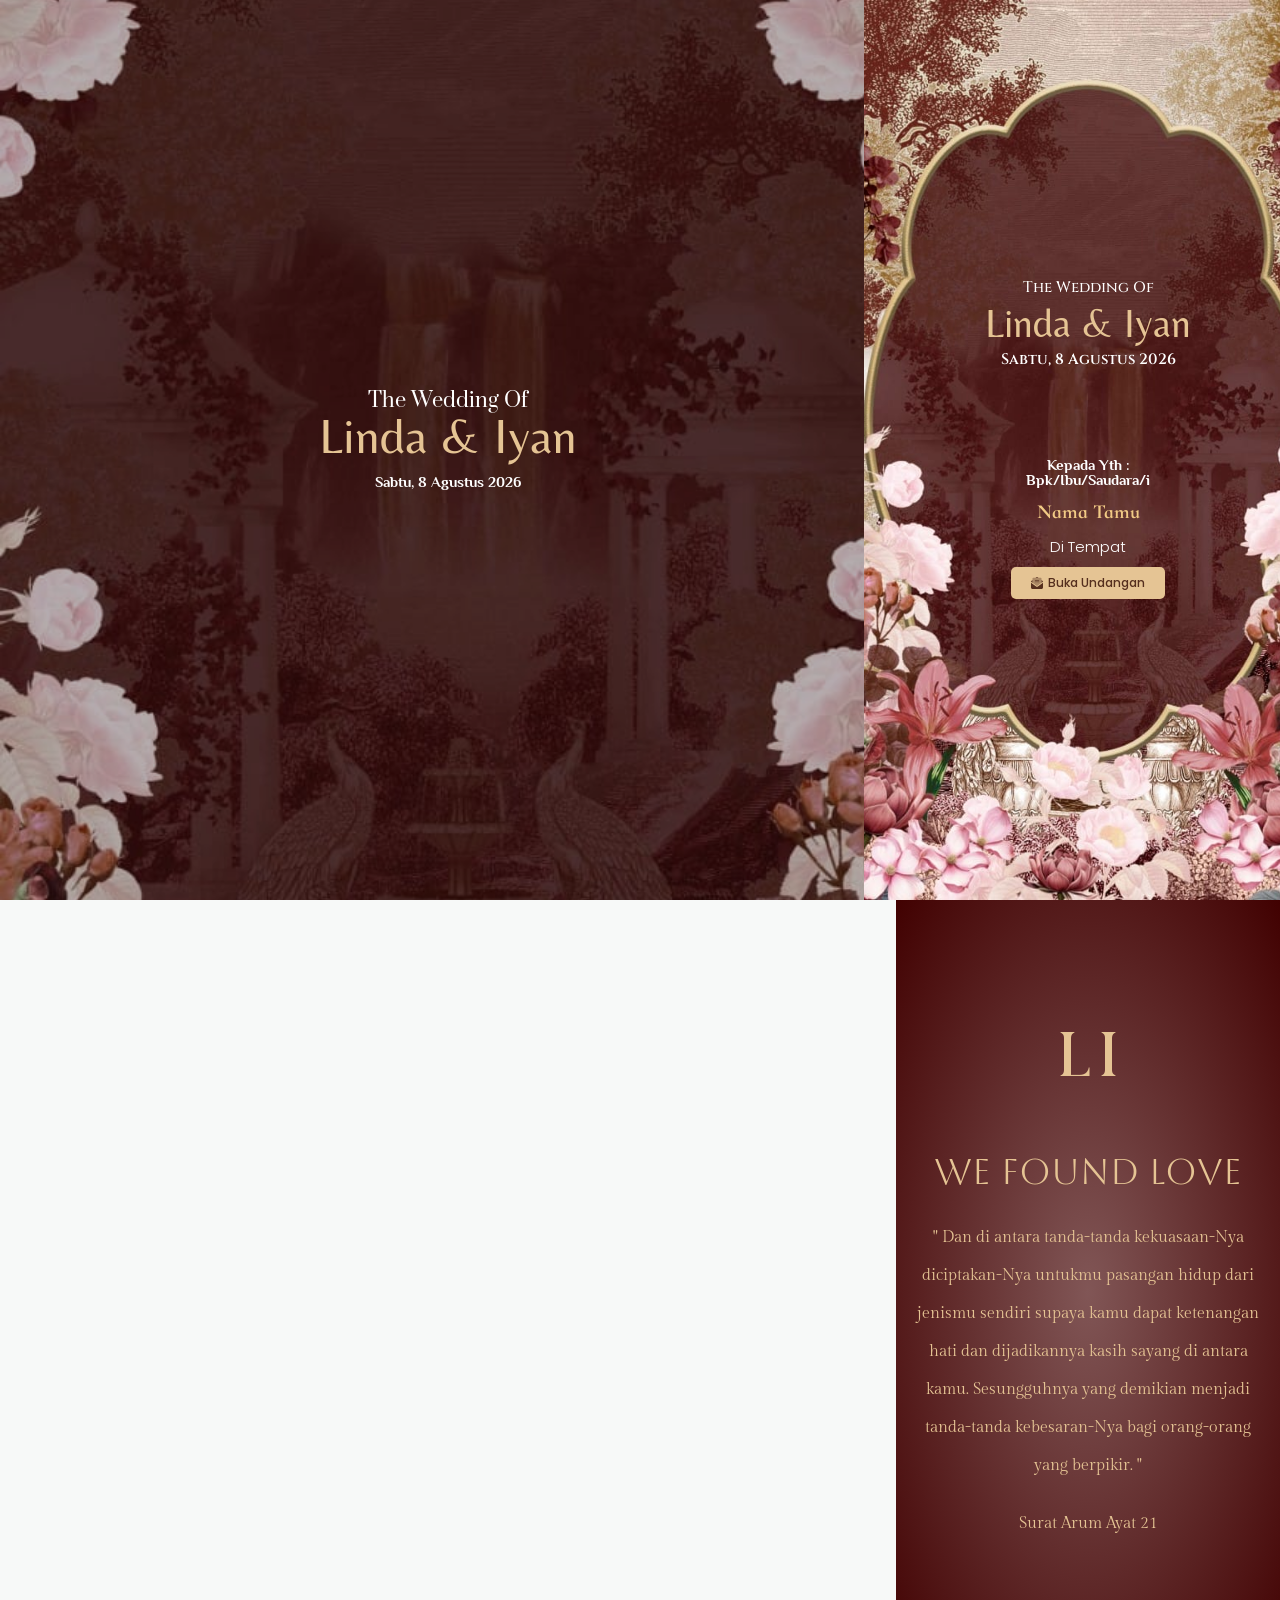
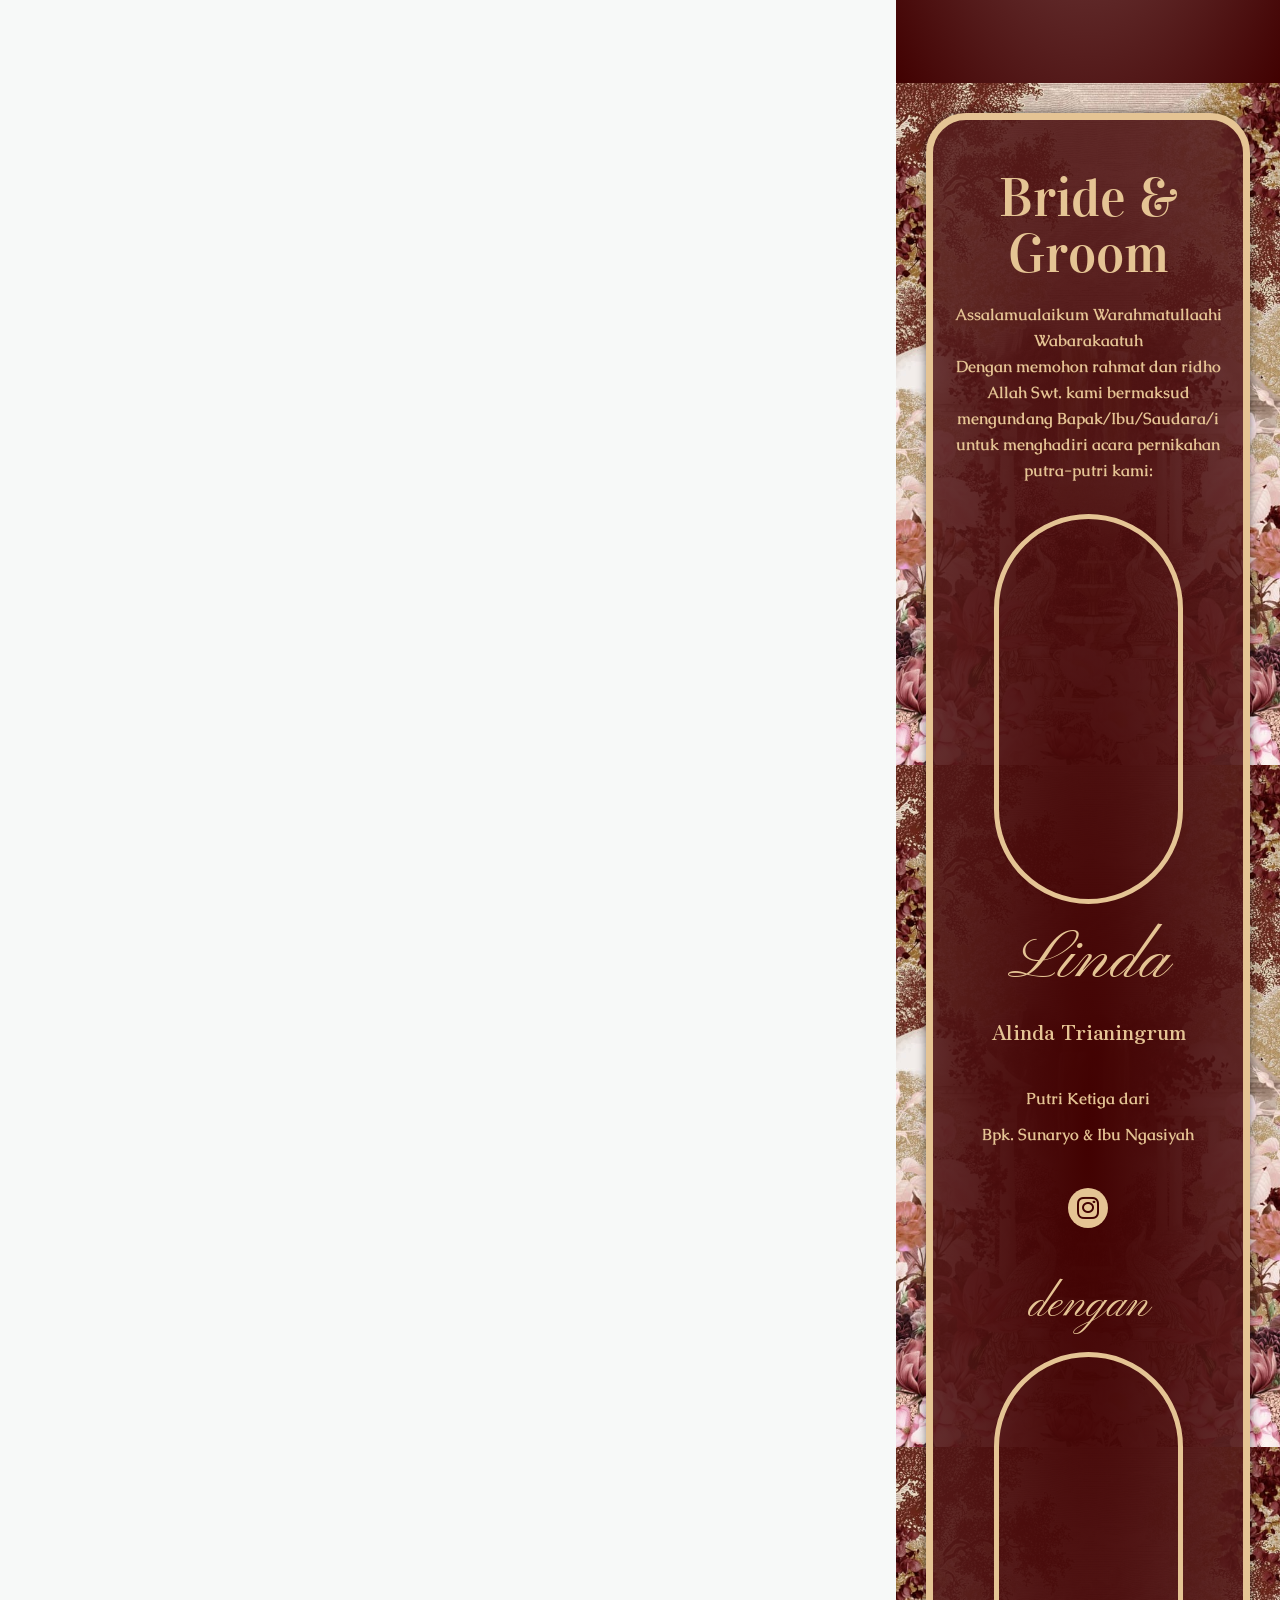
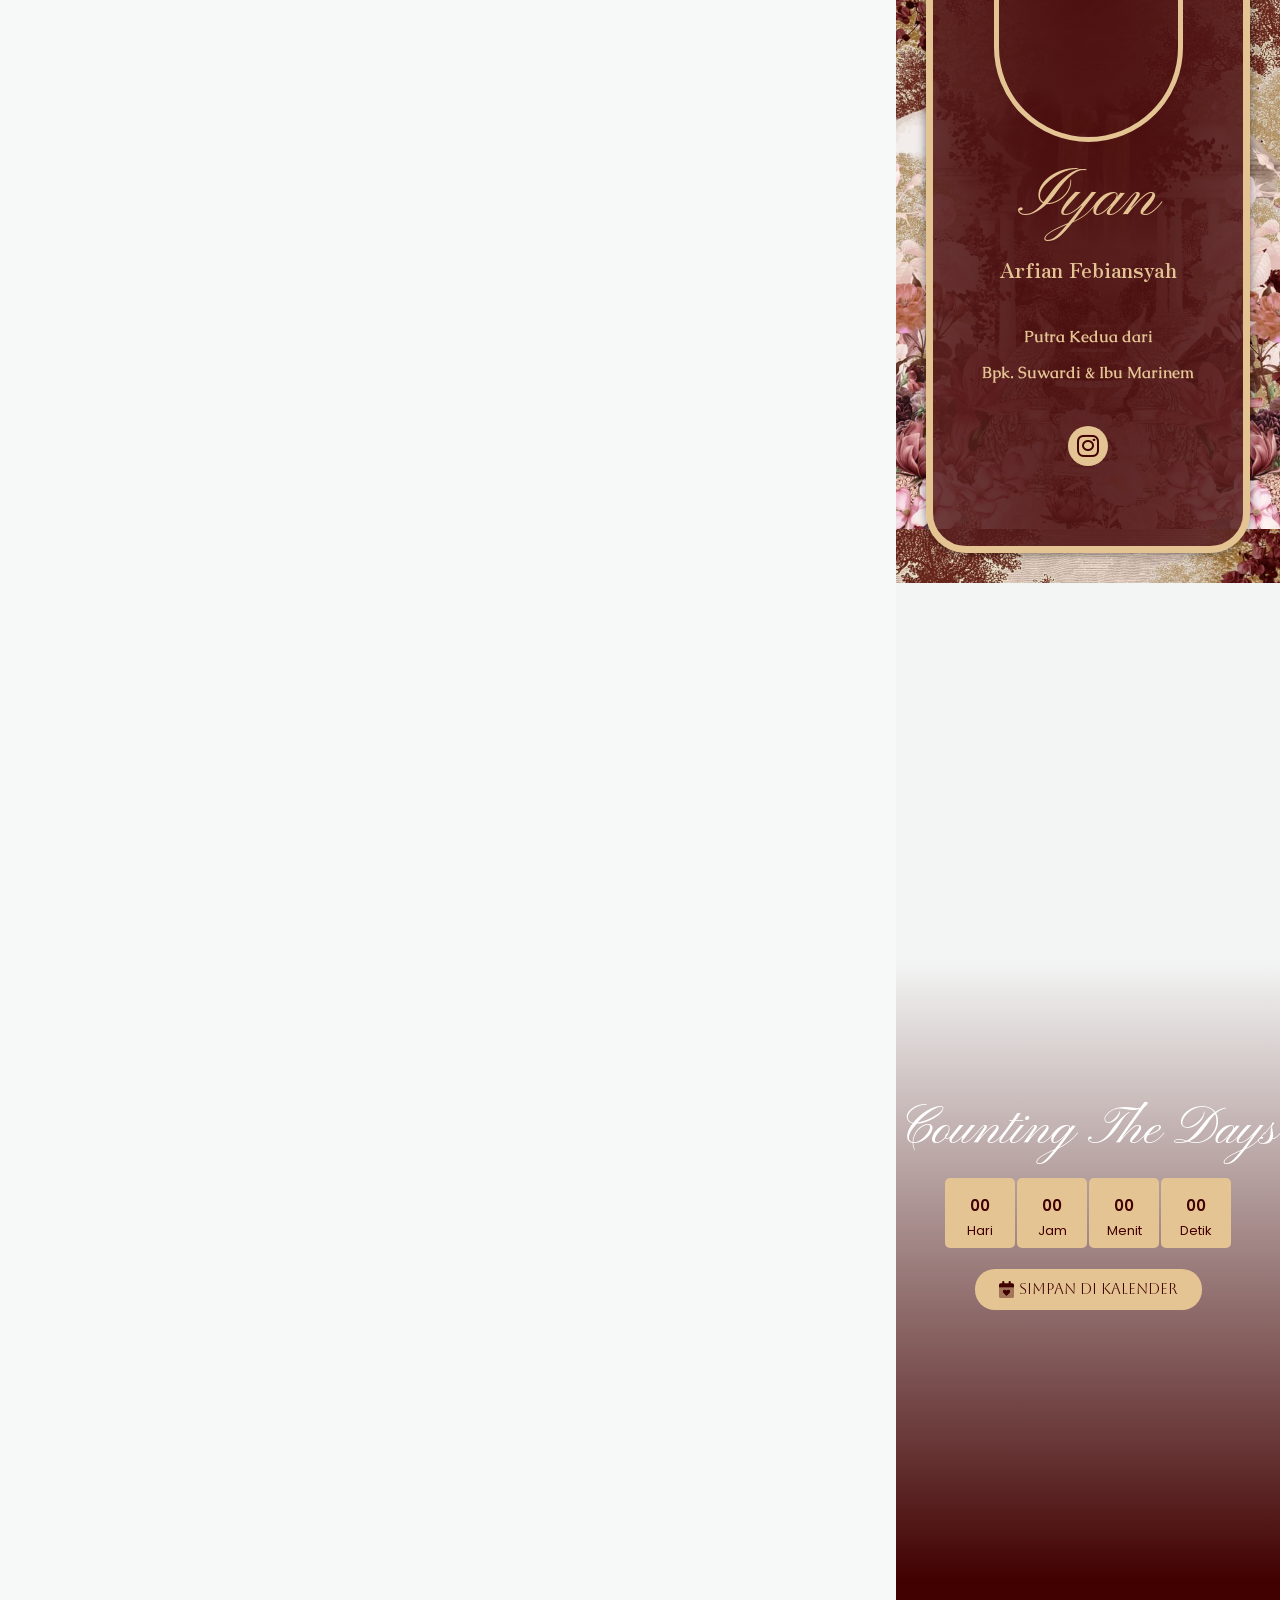
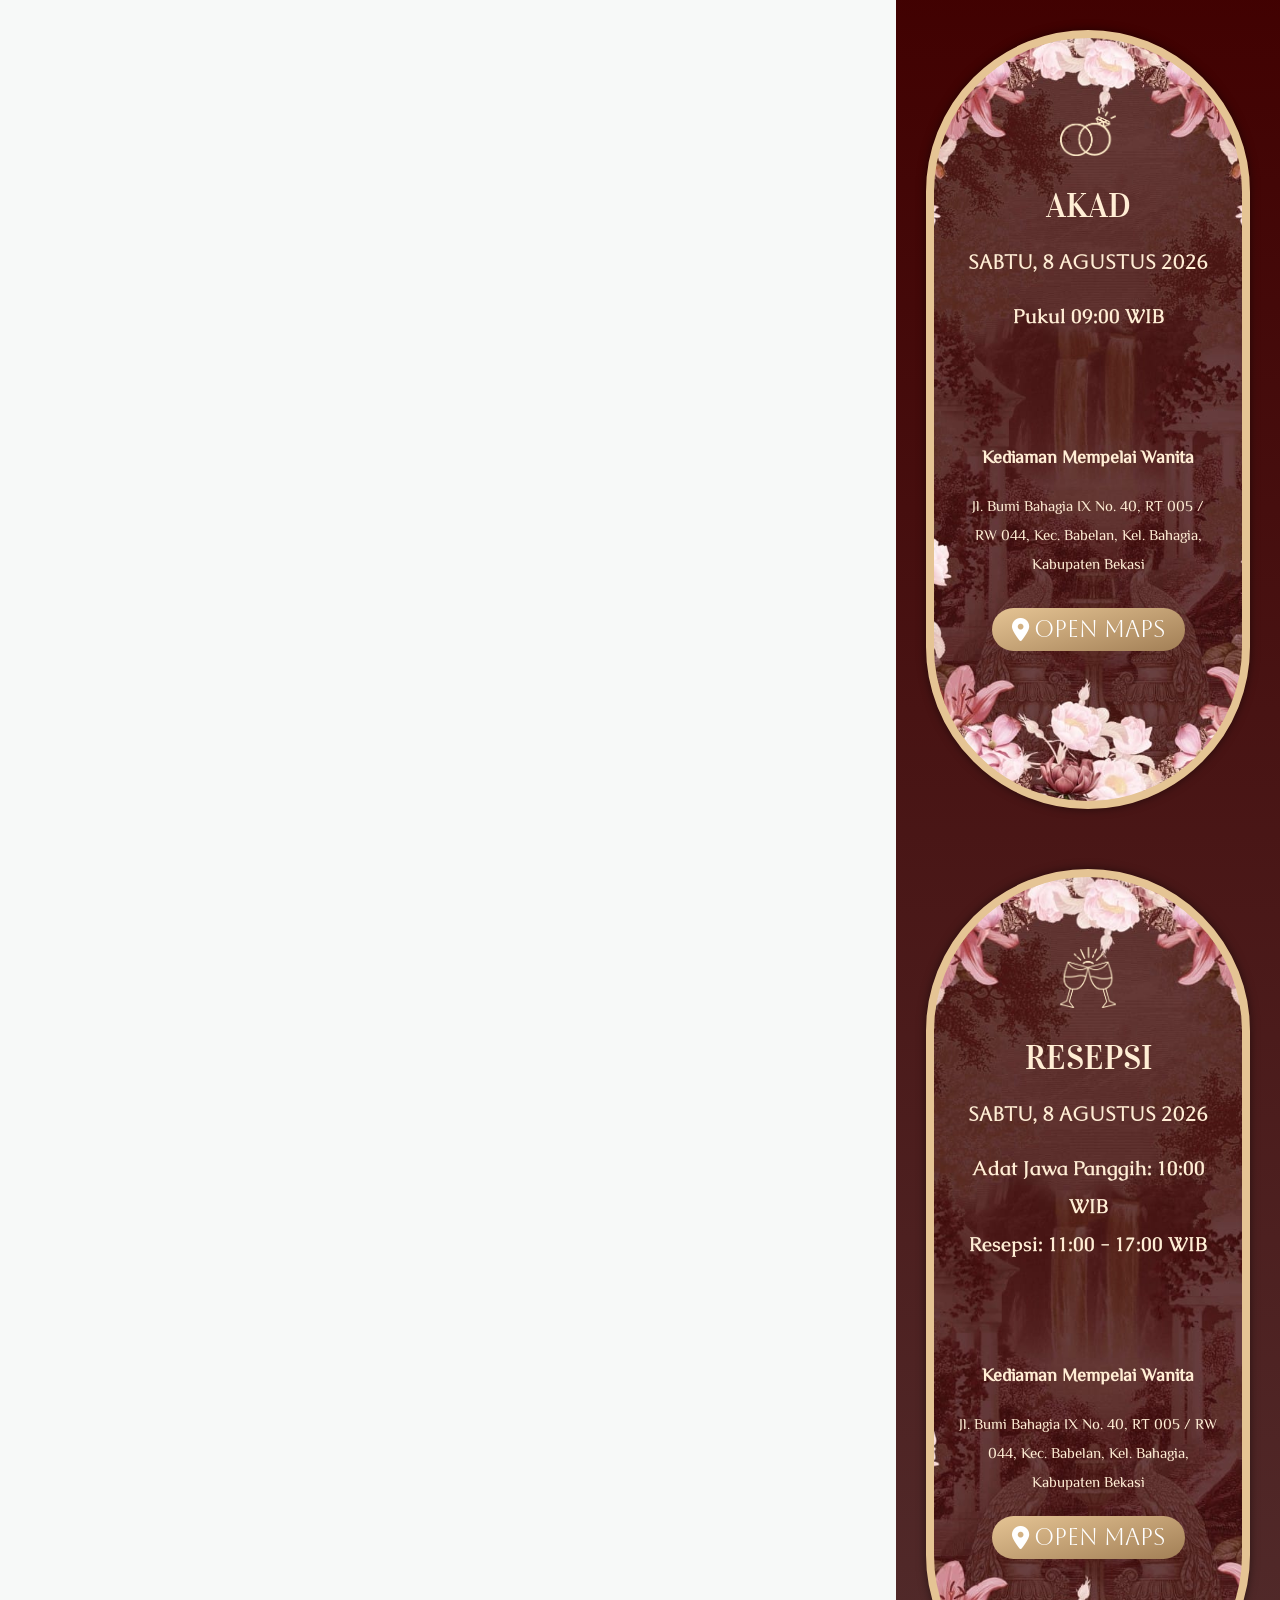
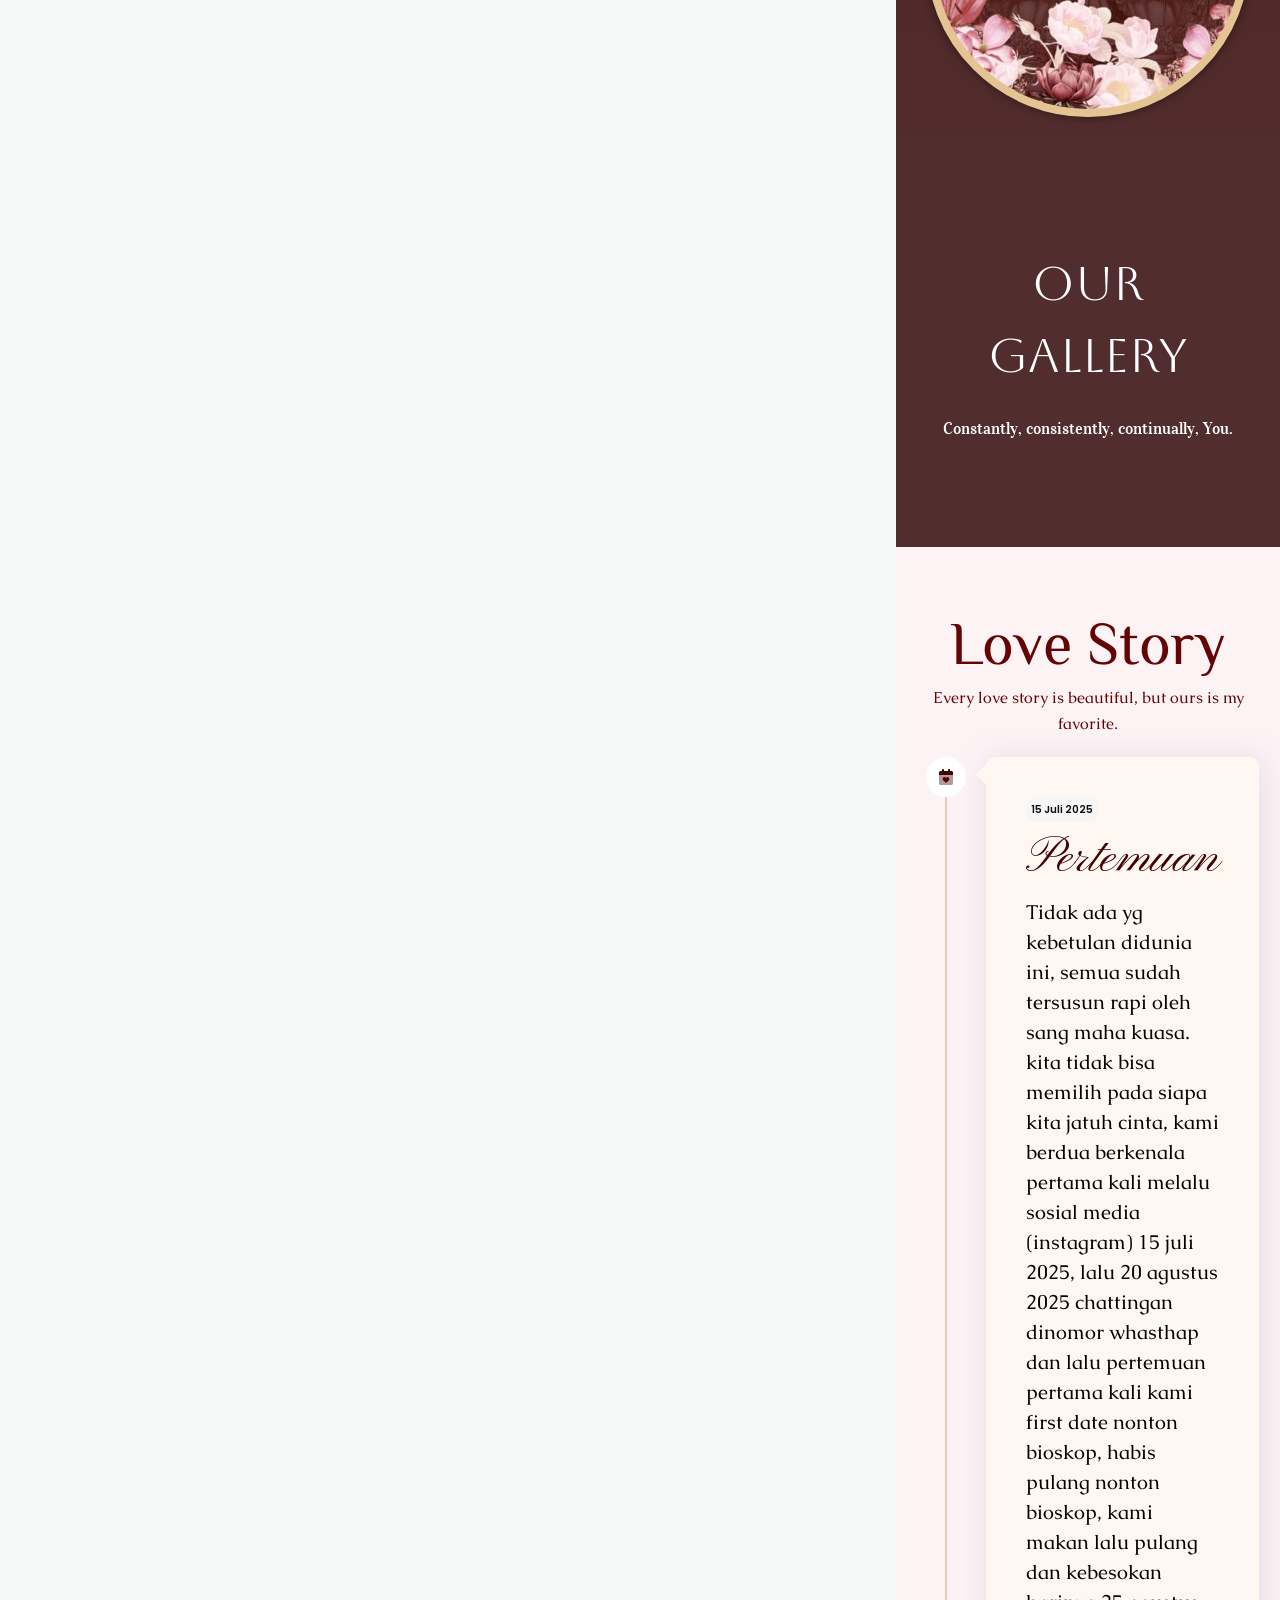
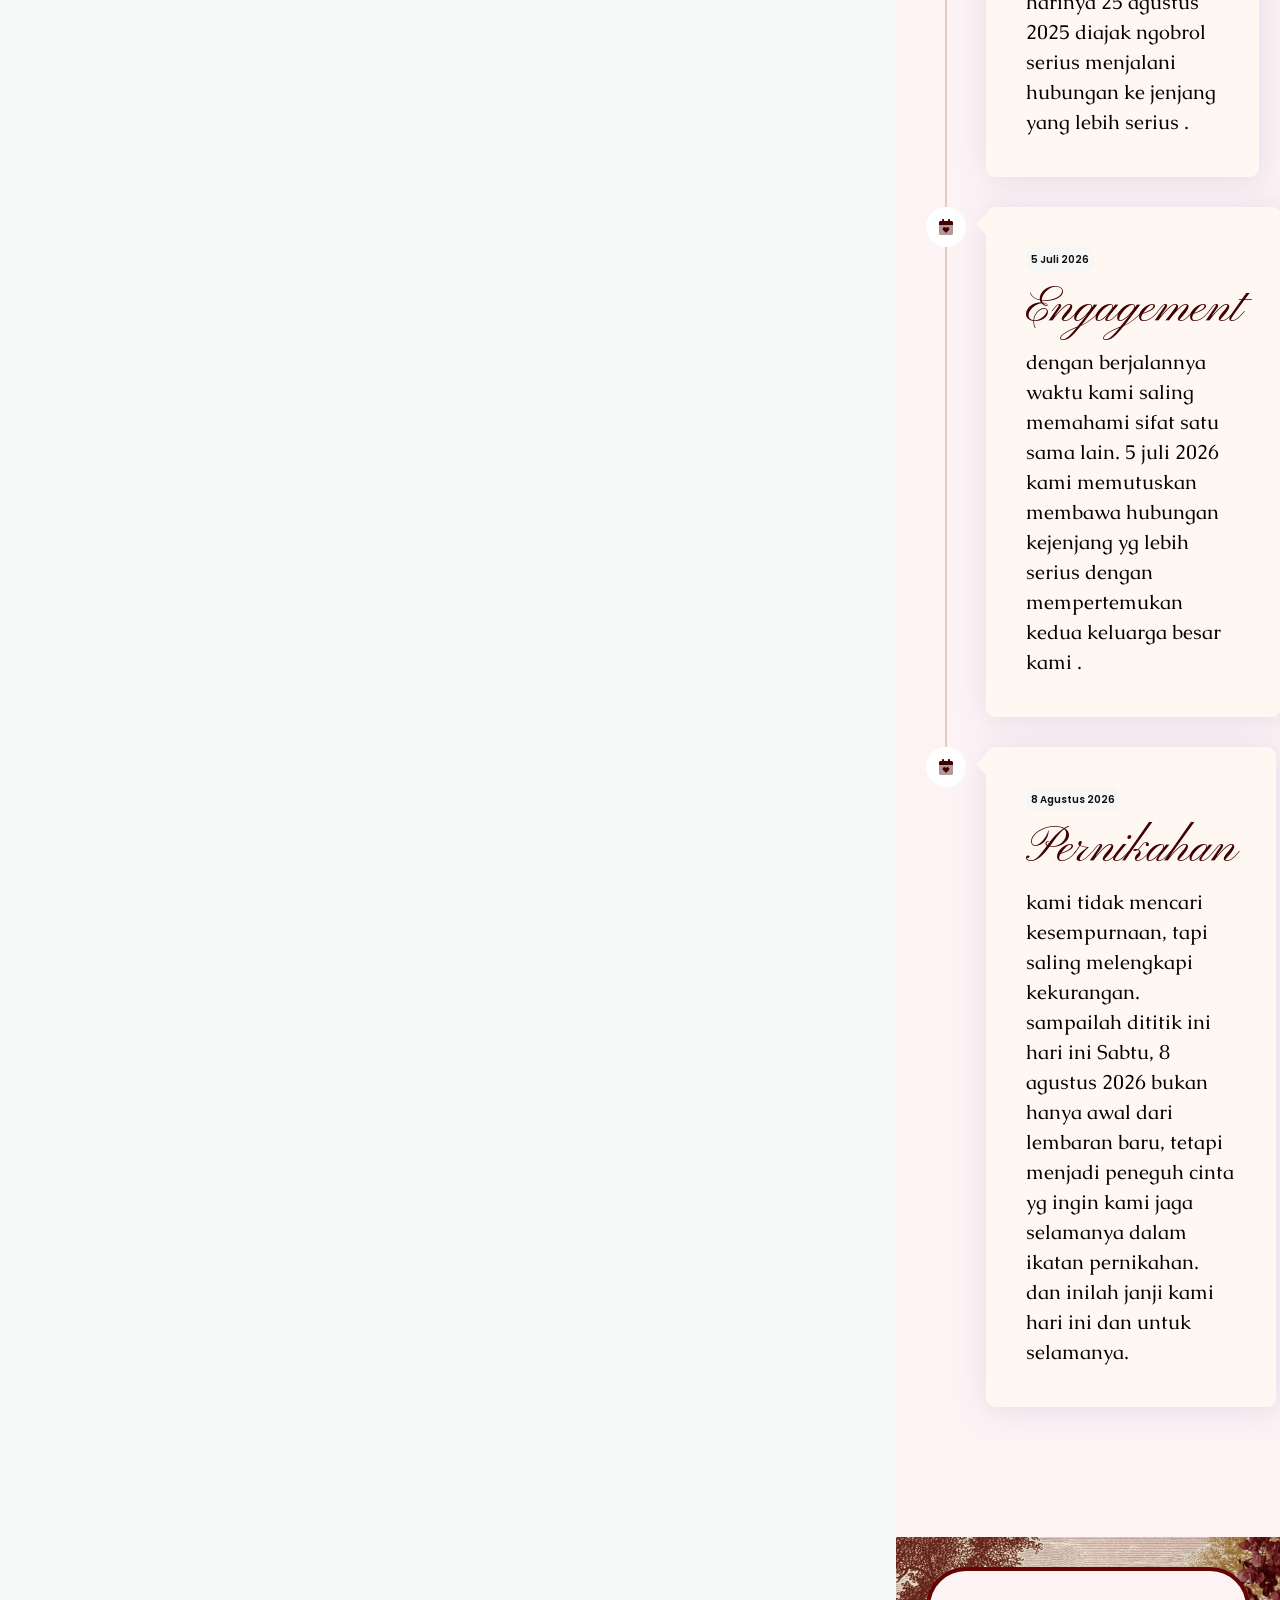
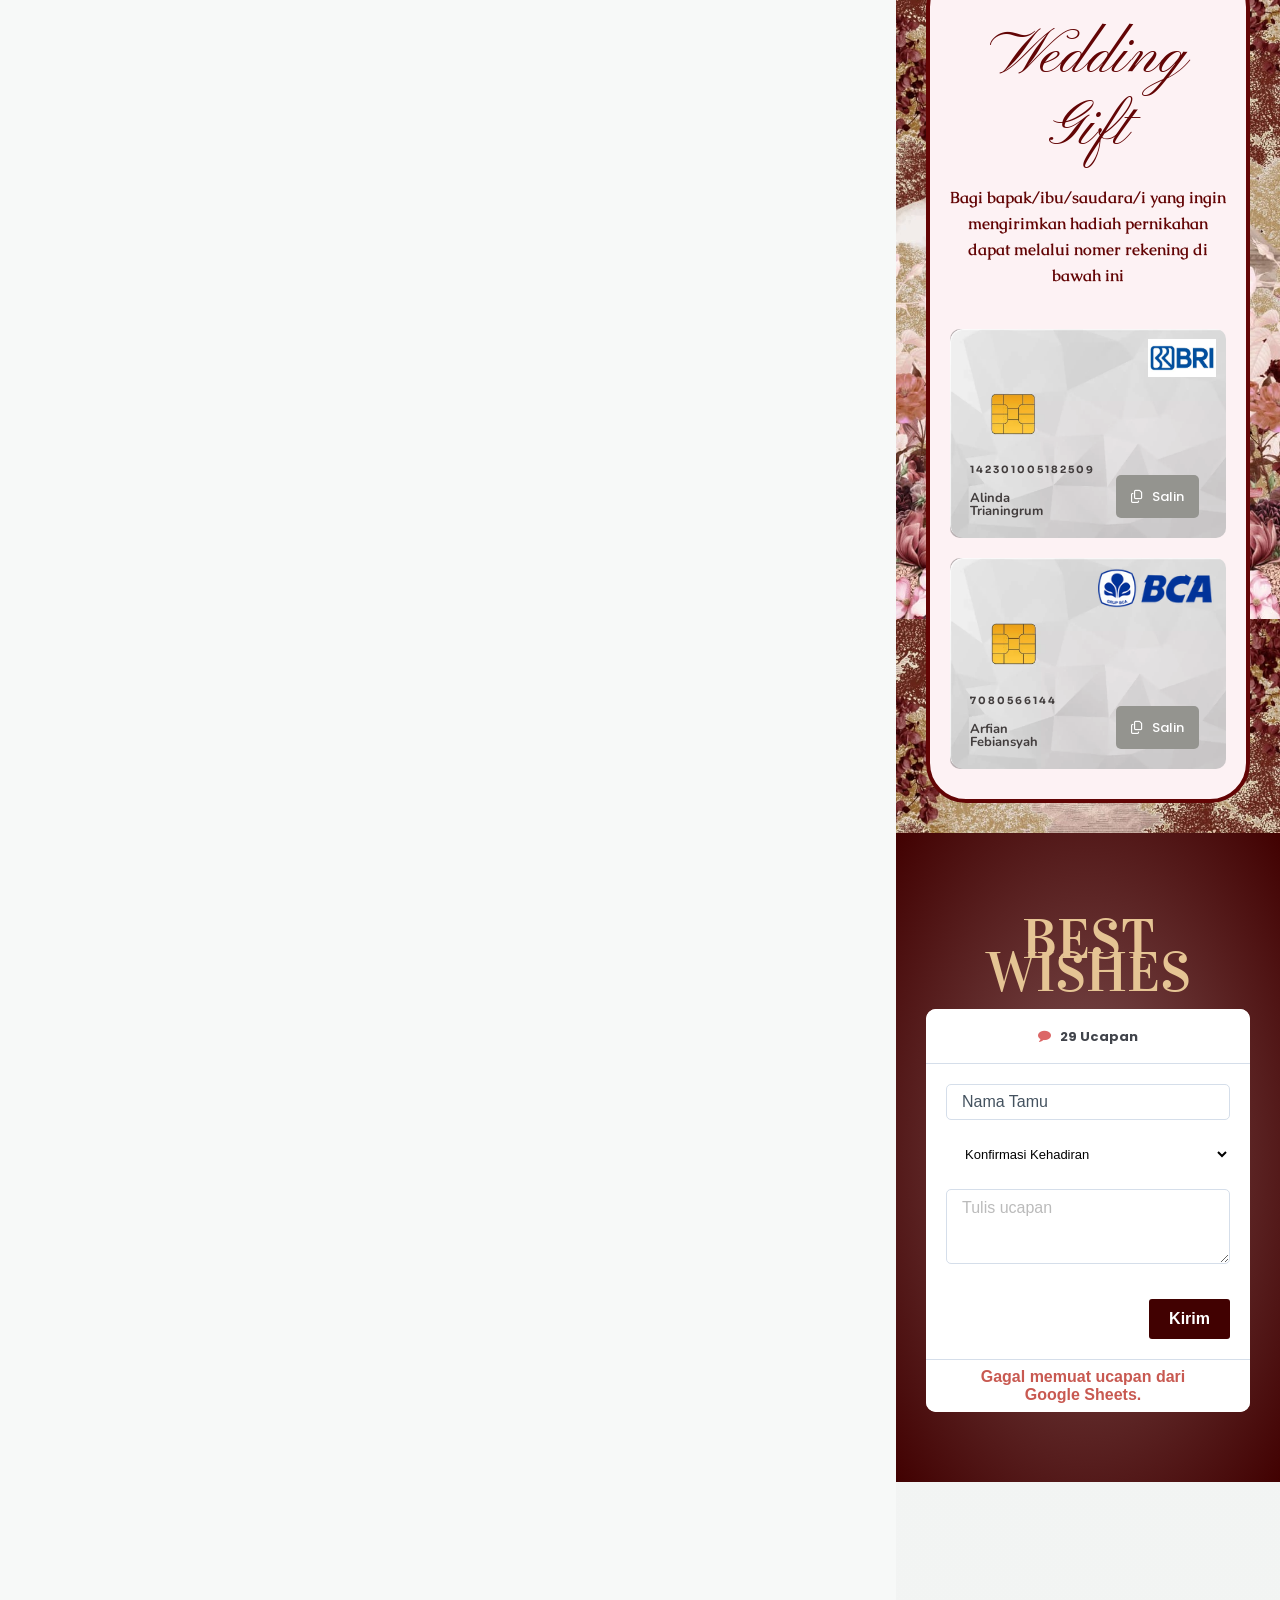
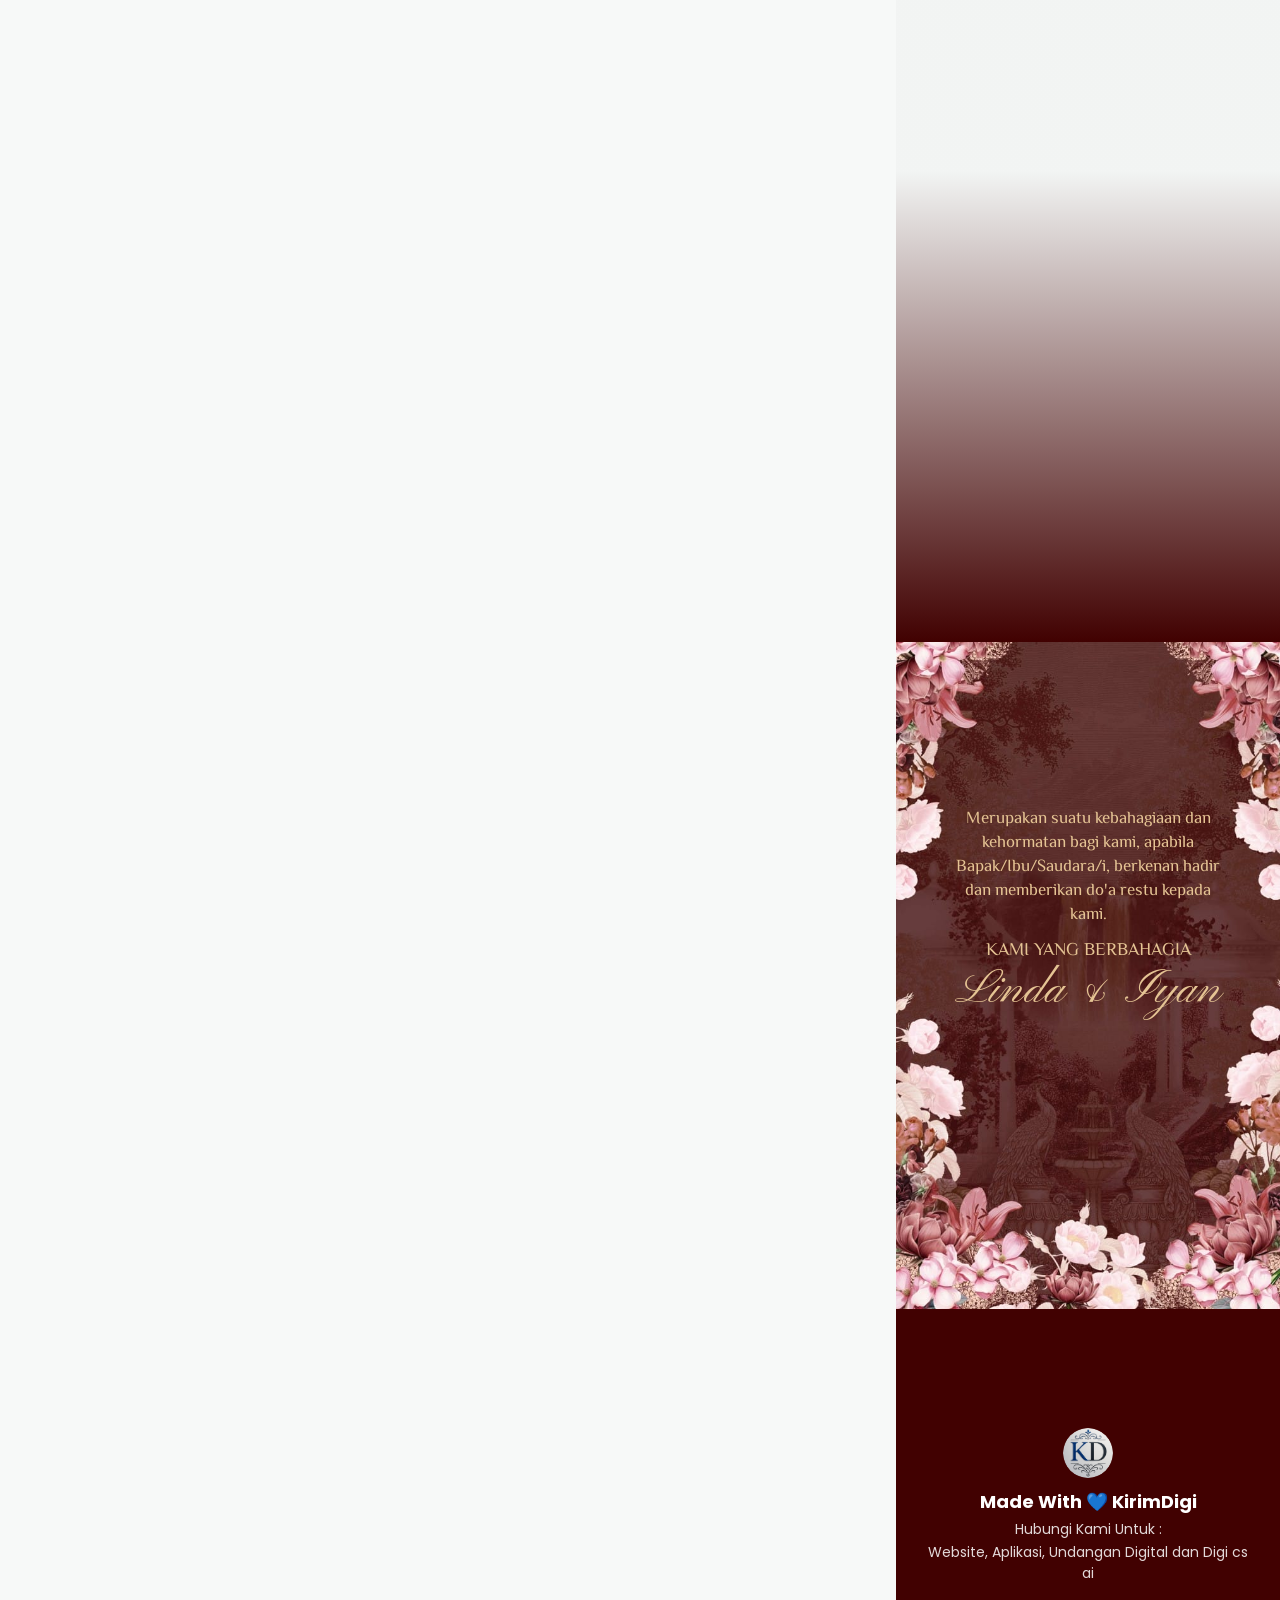
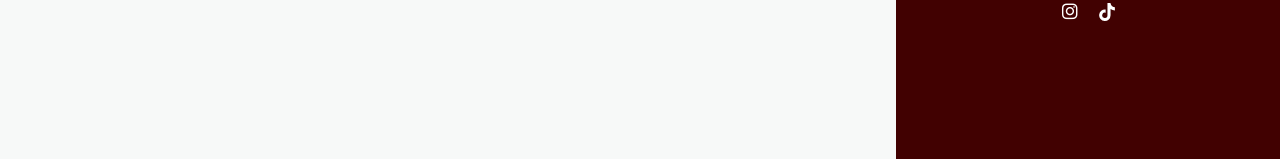
==== commit 4a39e9f9: "Fix monogram letters to L and I, and add spacing CSS to prevent overlapping" ====
--- a/index.html
+++ b/index.html
@@ -8,6 +8,14 @@
   <link rel="icon" href="./kirimdigi.jpg" type="image/jpeg" sizes="192x192">
   <link rel="apple-touch-icon" href="./kirimdigi.jpg">
   <style>
+    /* Spasi untuk monogram L & I agar tidak menempel */
+    .elementor-element-4151af7 {
+      margin-right: 15px !important;
+    }
+    .elementor-element-284b8dc {
+      margin-right: 15px !important;
+    }
+
     img:is([sizes="auto" i], [sizes^="auto," i]) {
       contain-intrinsic-size: 3000px 1500px
     }
@@ -3604,7 +3612,7 @@
                 <div class="elementor-button-wrapper">
                   <a class="elementor-button elementor-button-link elementor-size-sm" href="#sc">
                     <span class="elementor-button-content-wrapper">
-                      <span class="elementor-button-text">I</span>
+                      <span class="elementor-button-text">L</span>
                     </span>
                   </a>
                 </div>
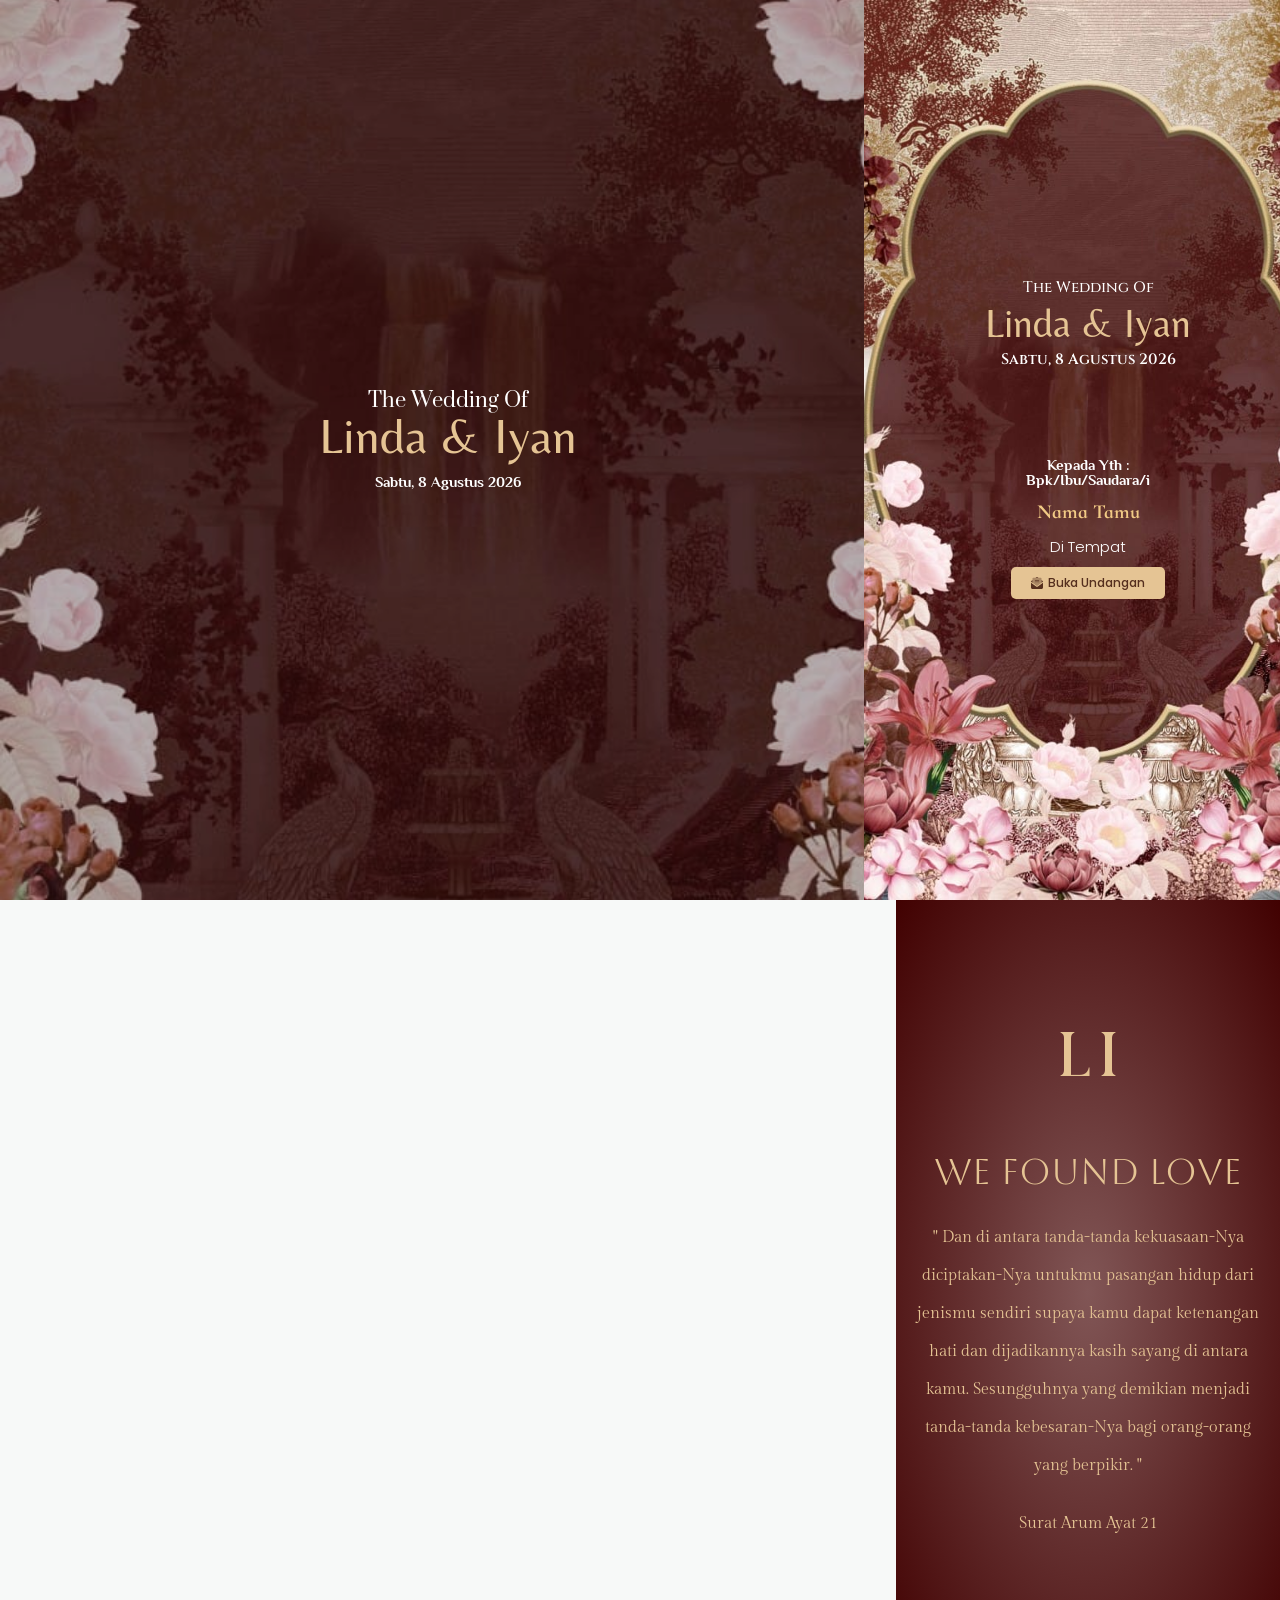
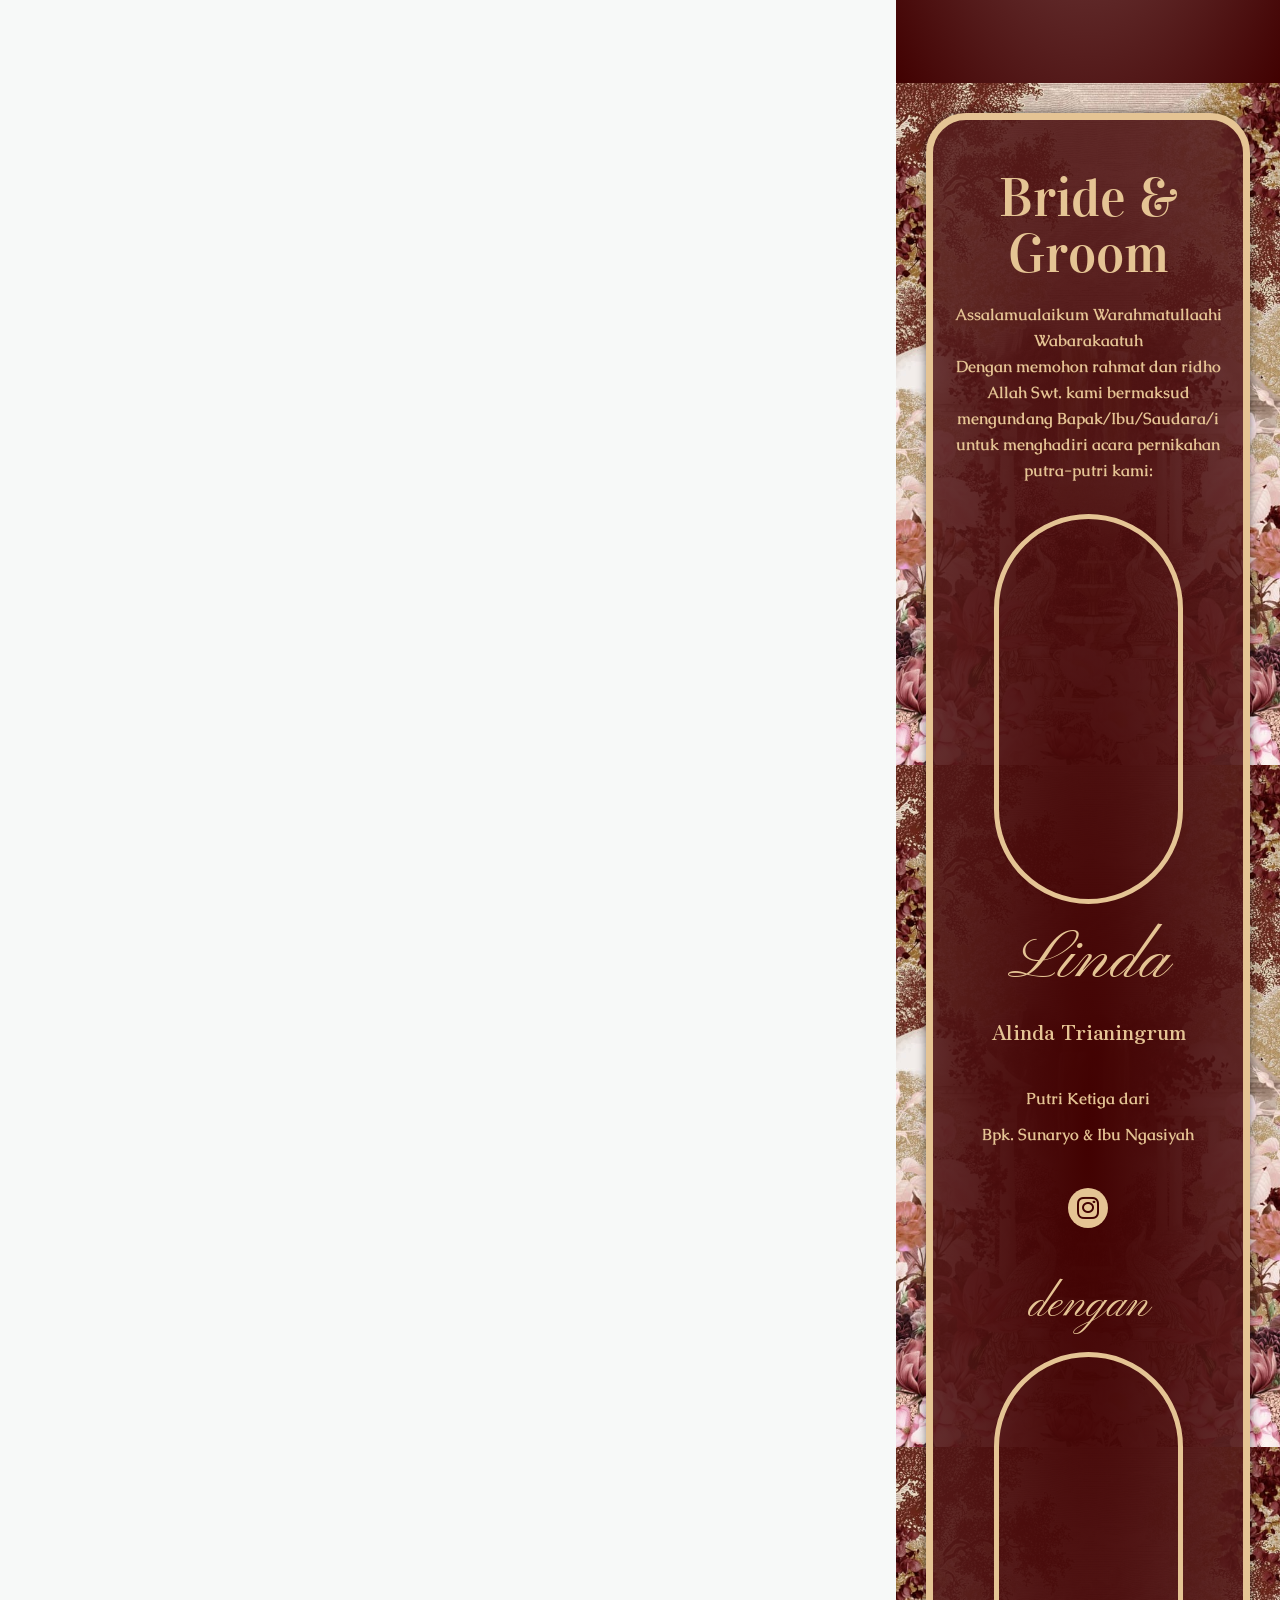
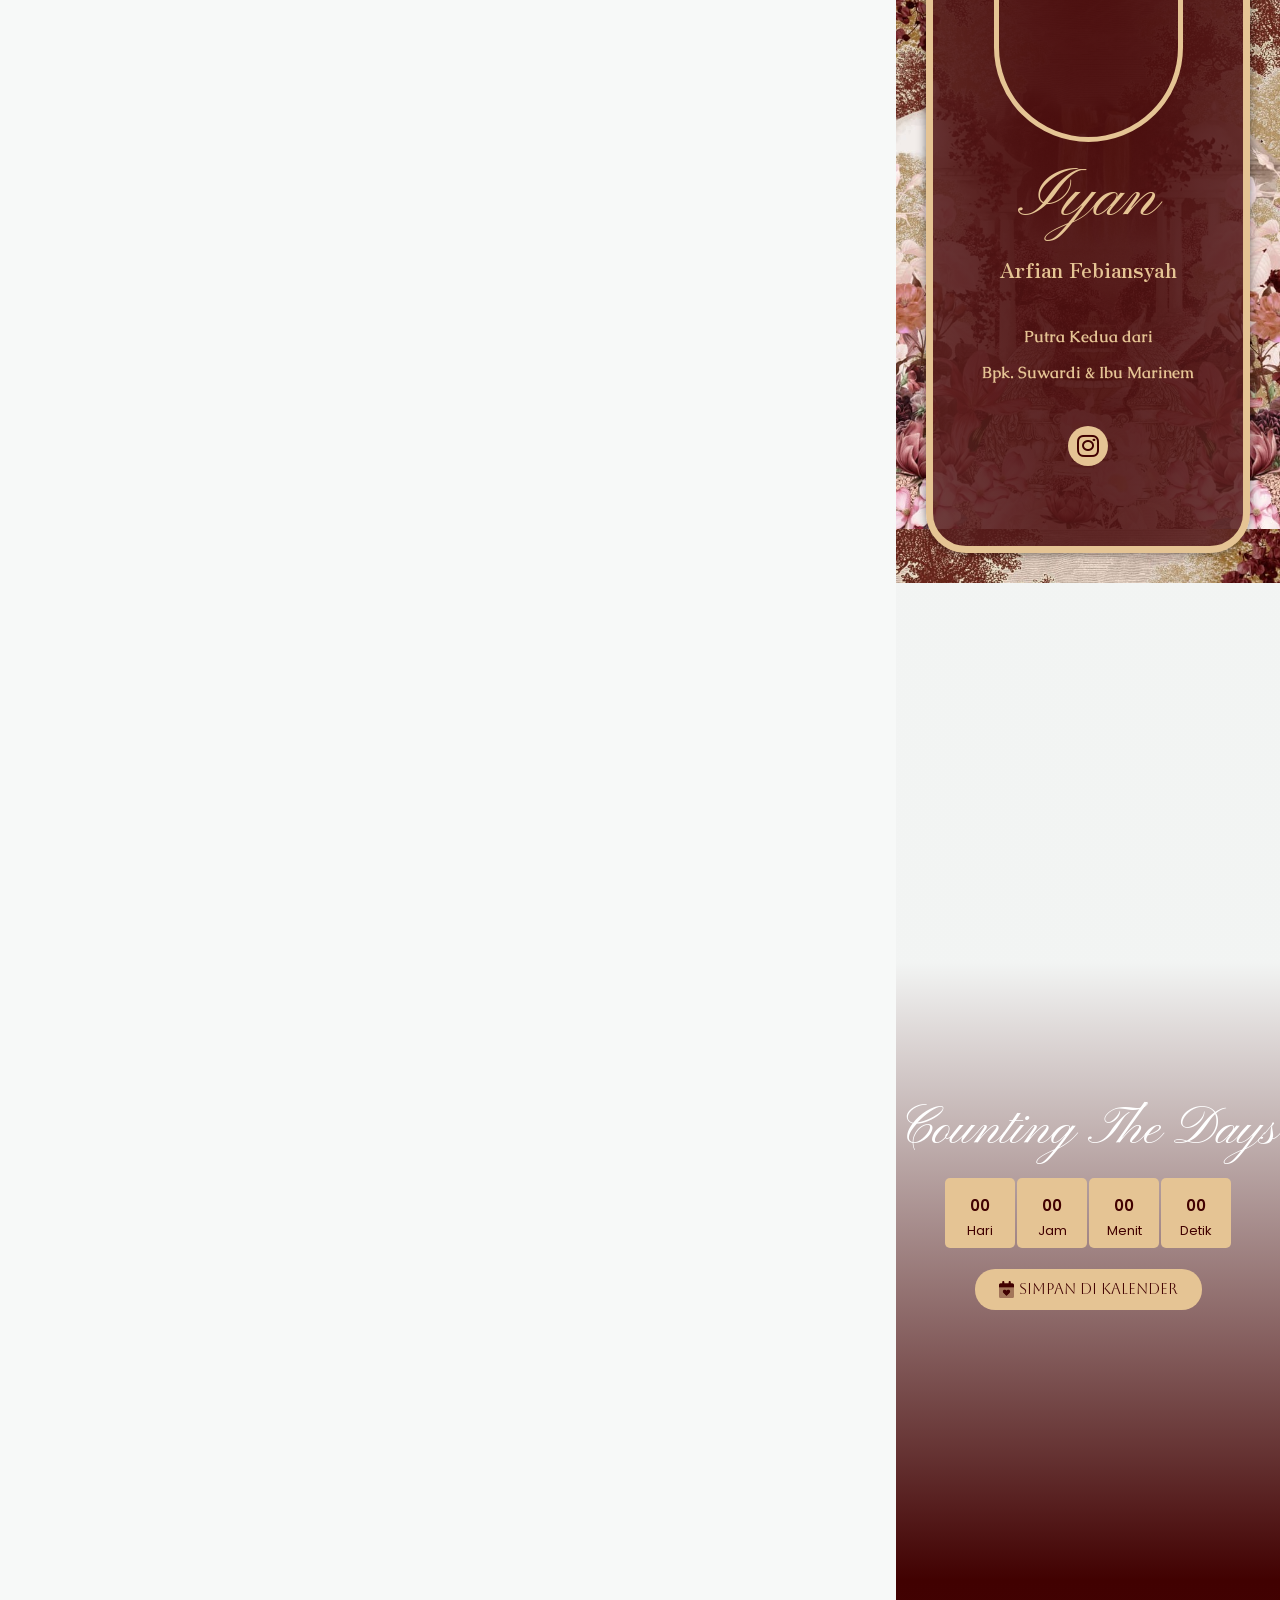
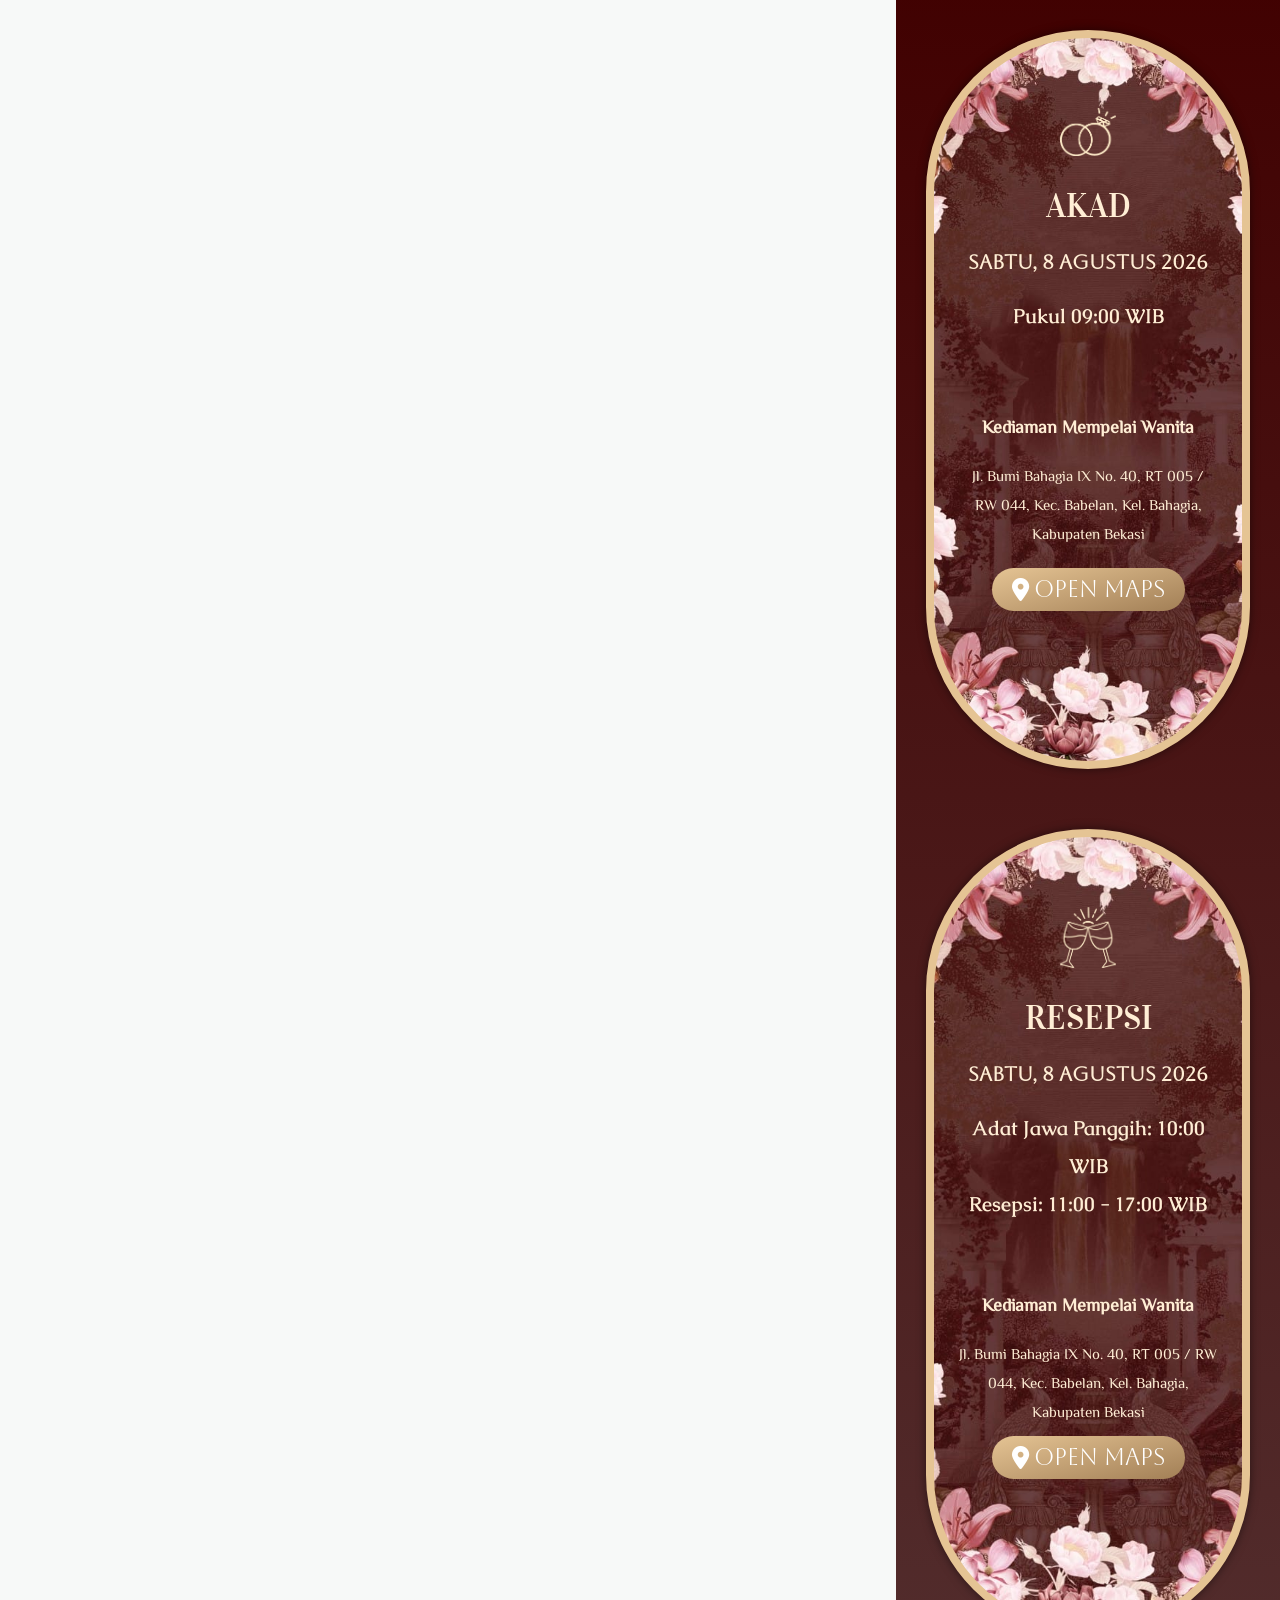
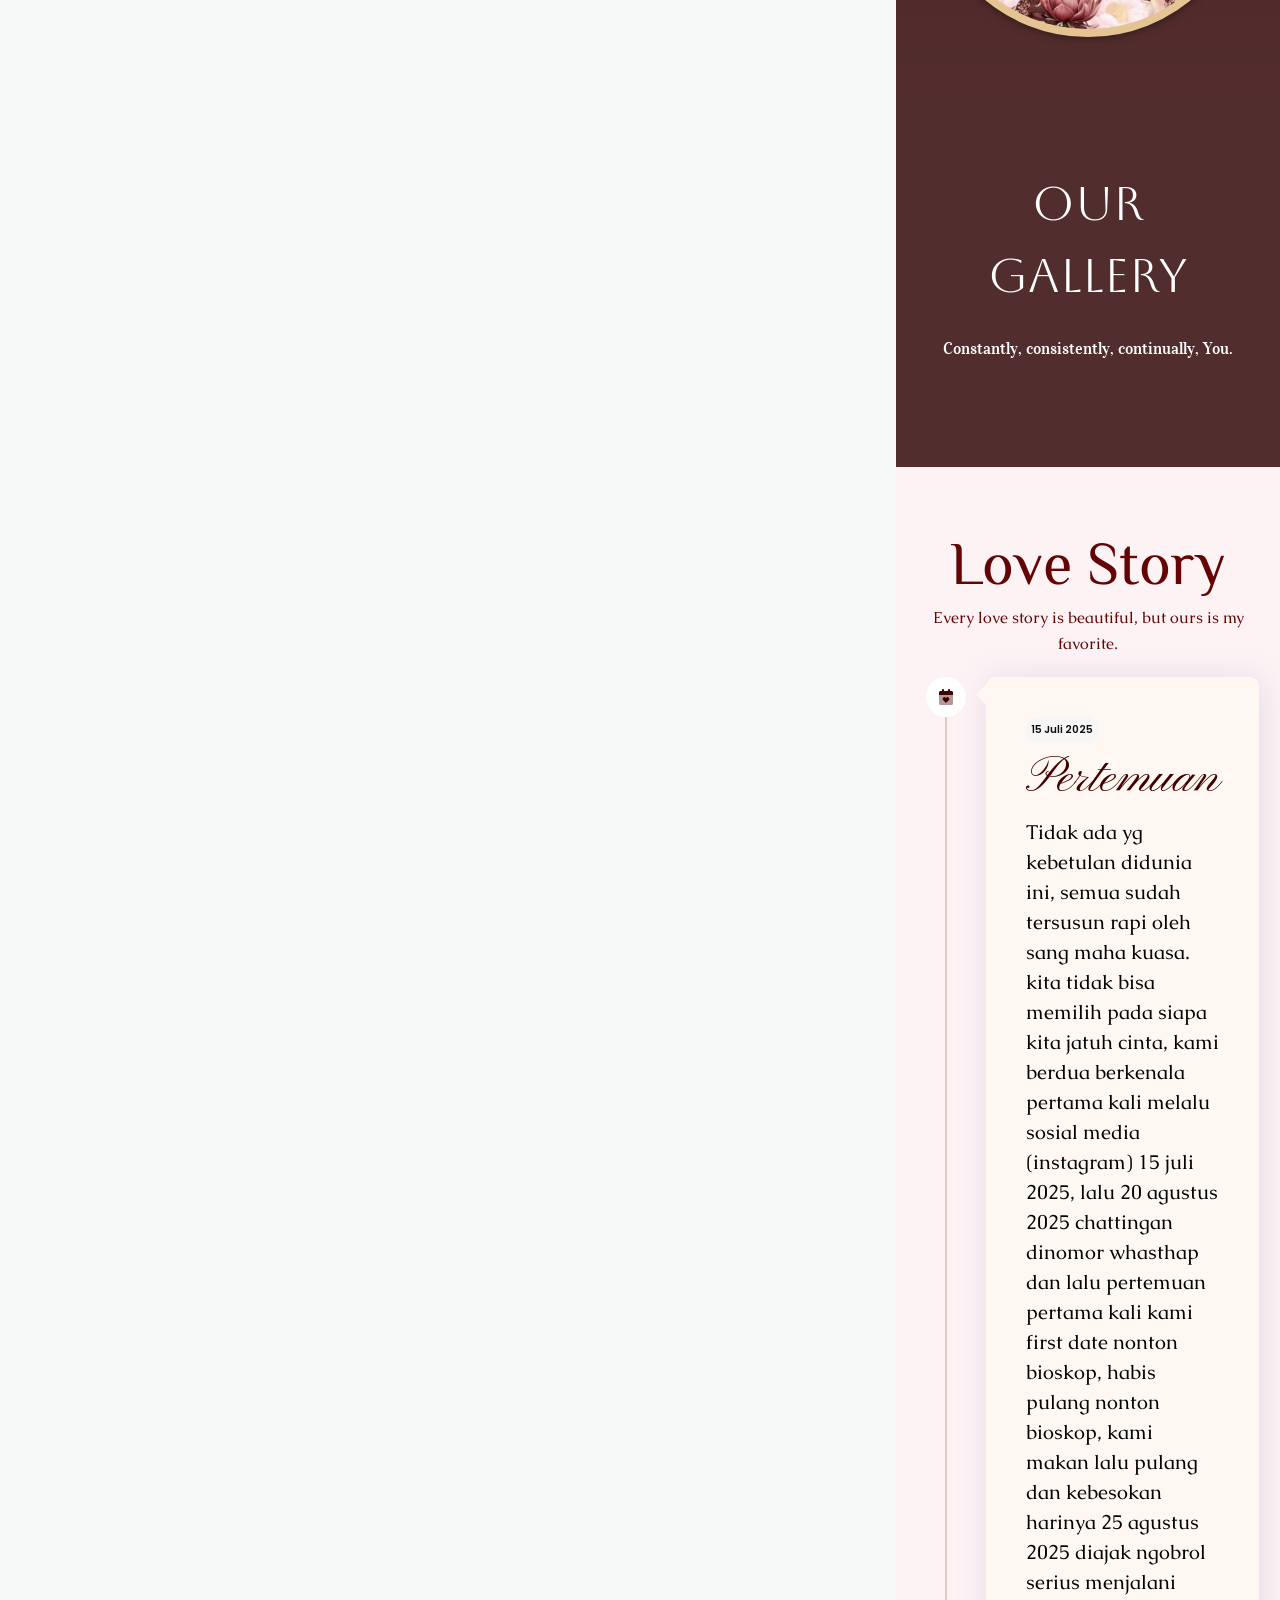
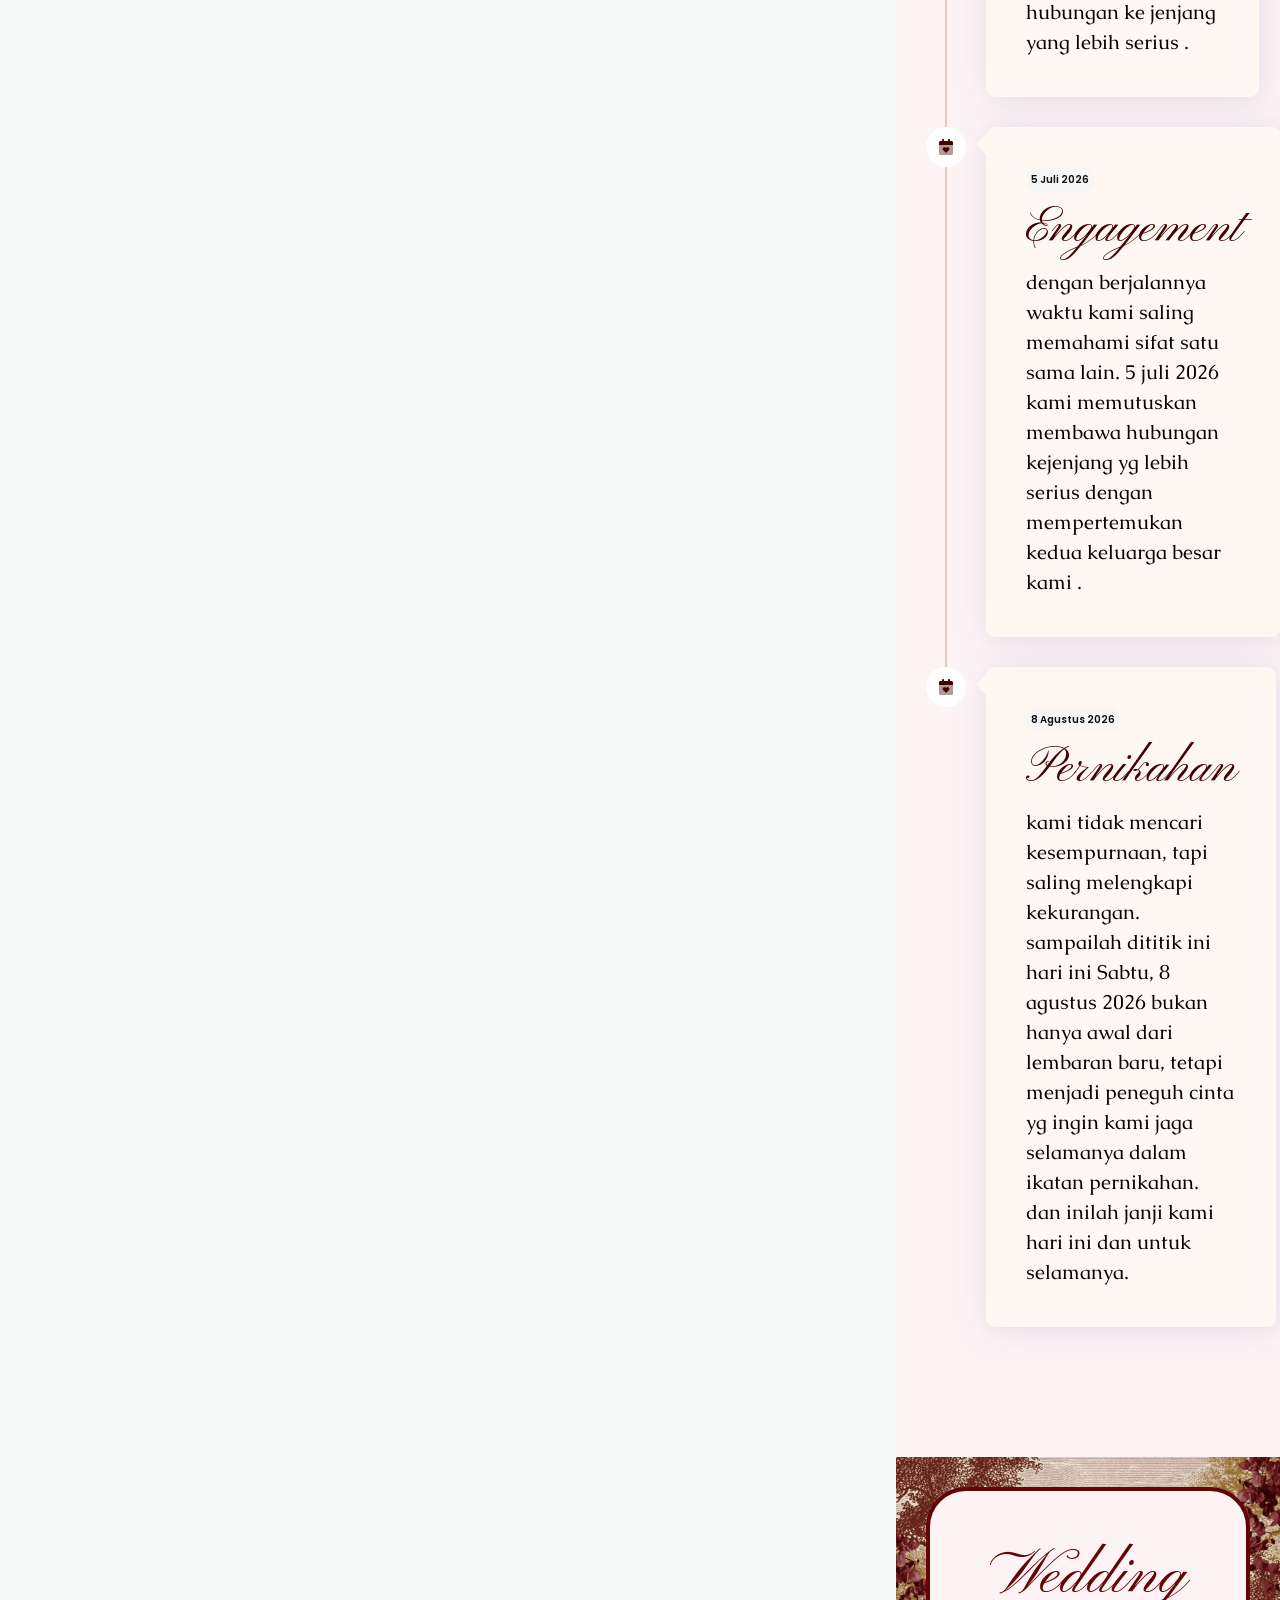
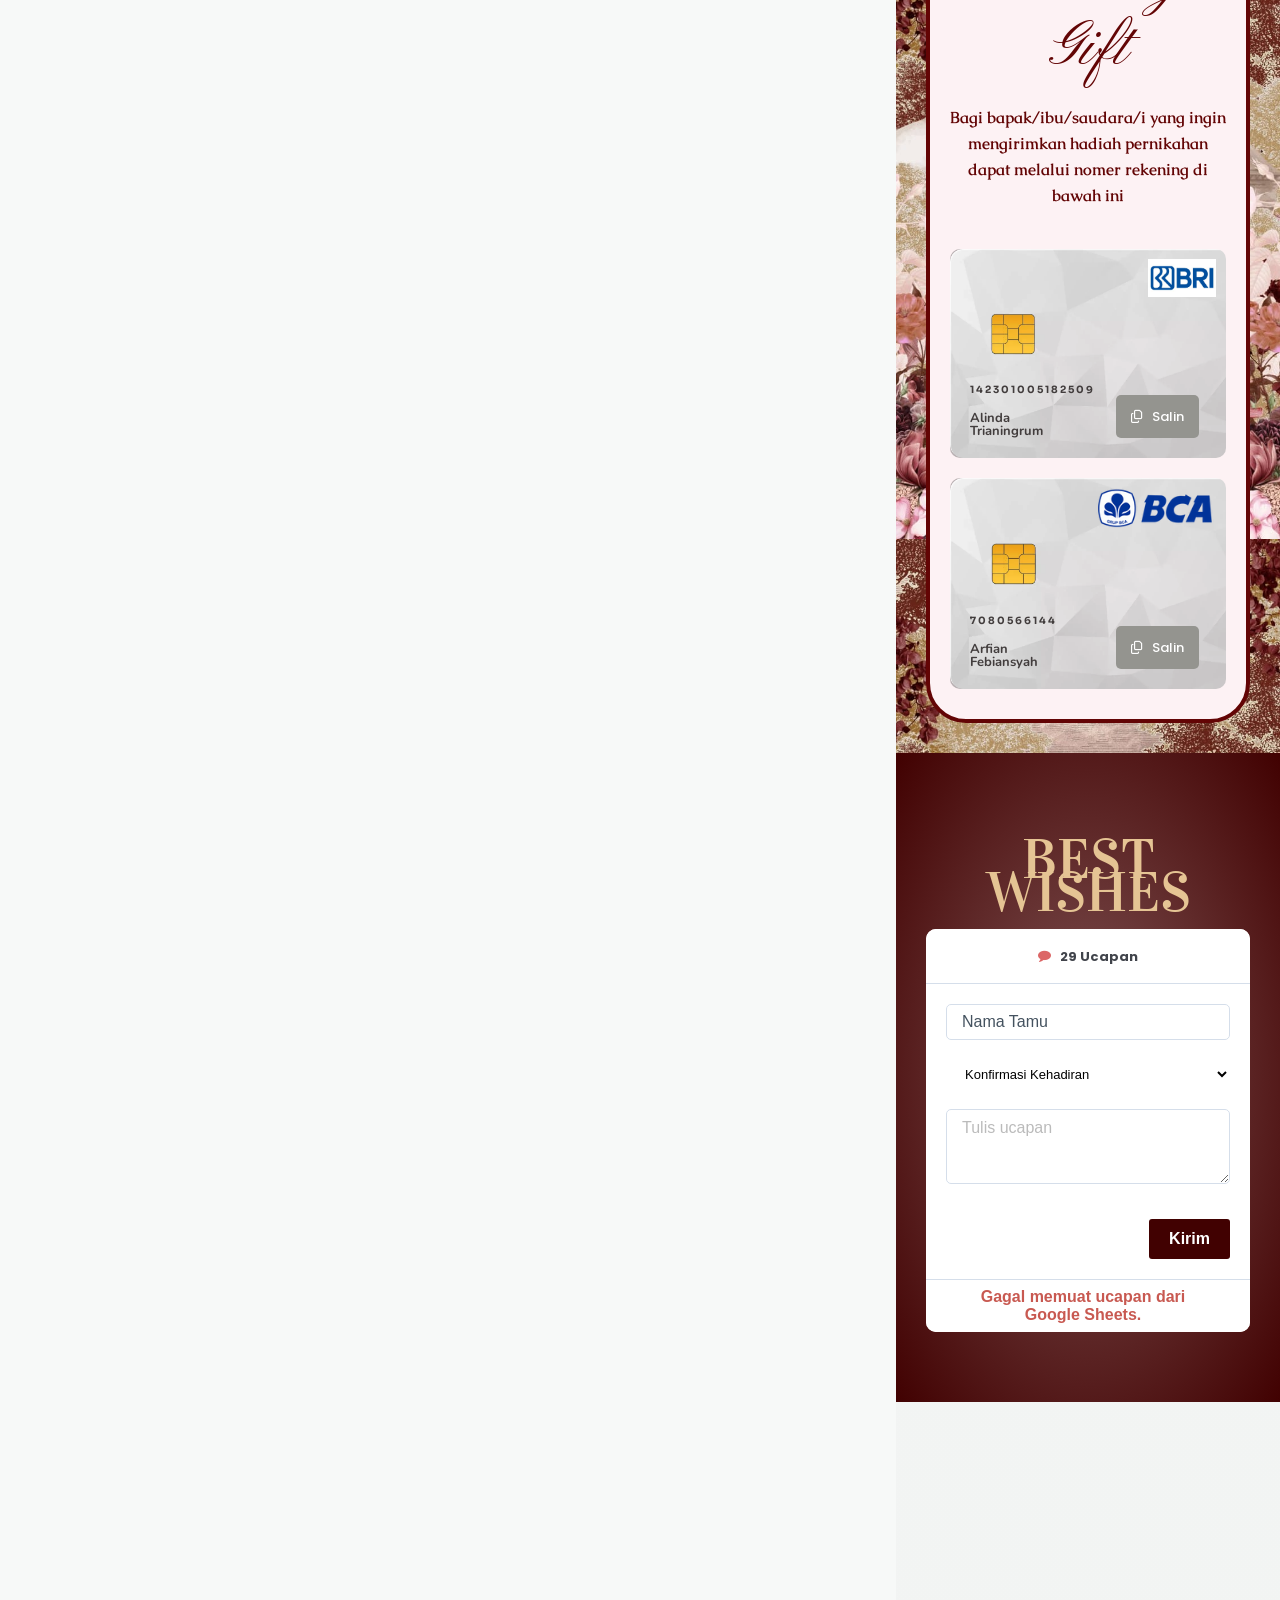
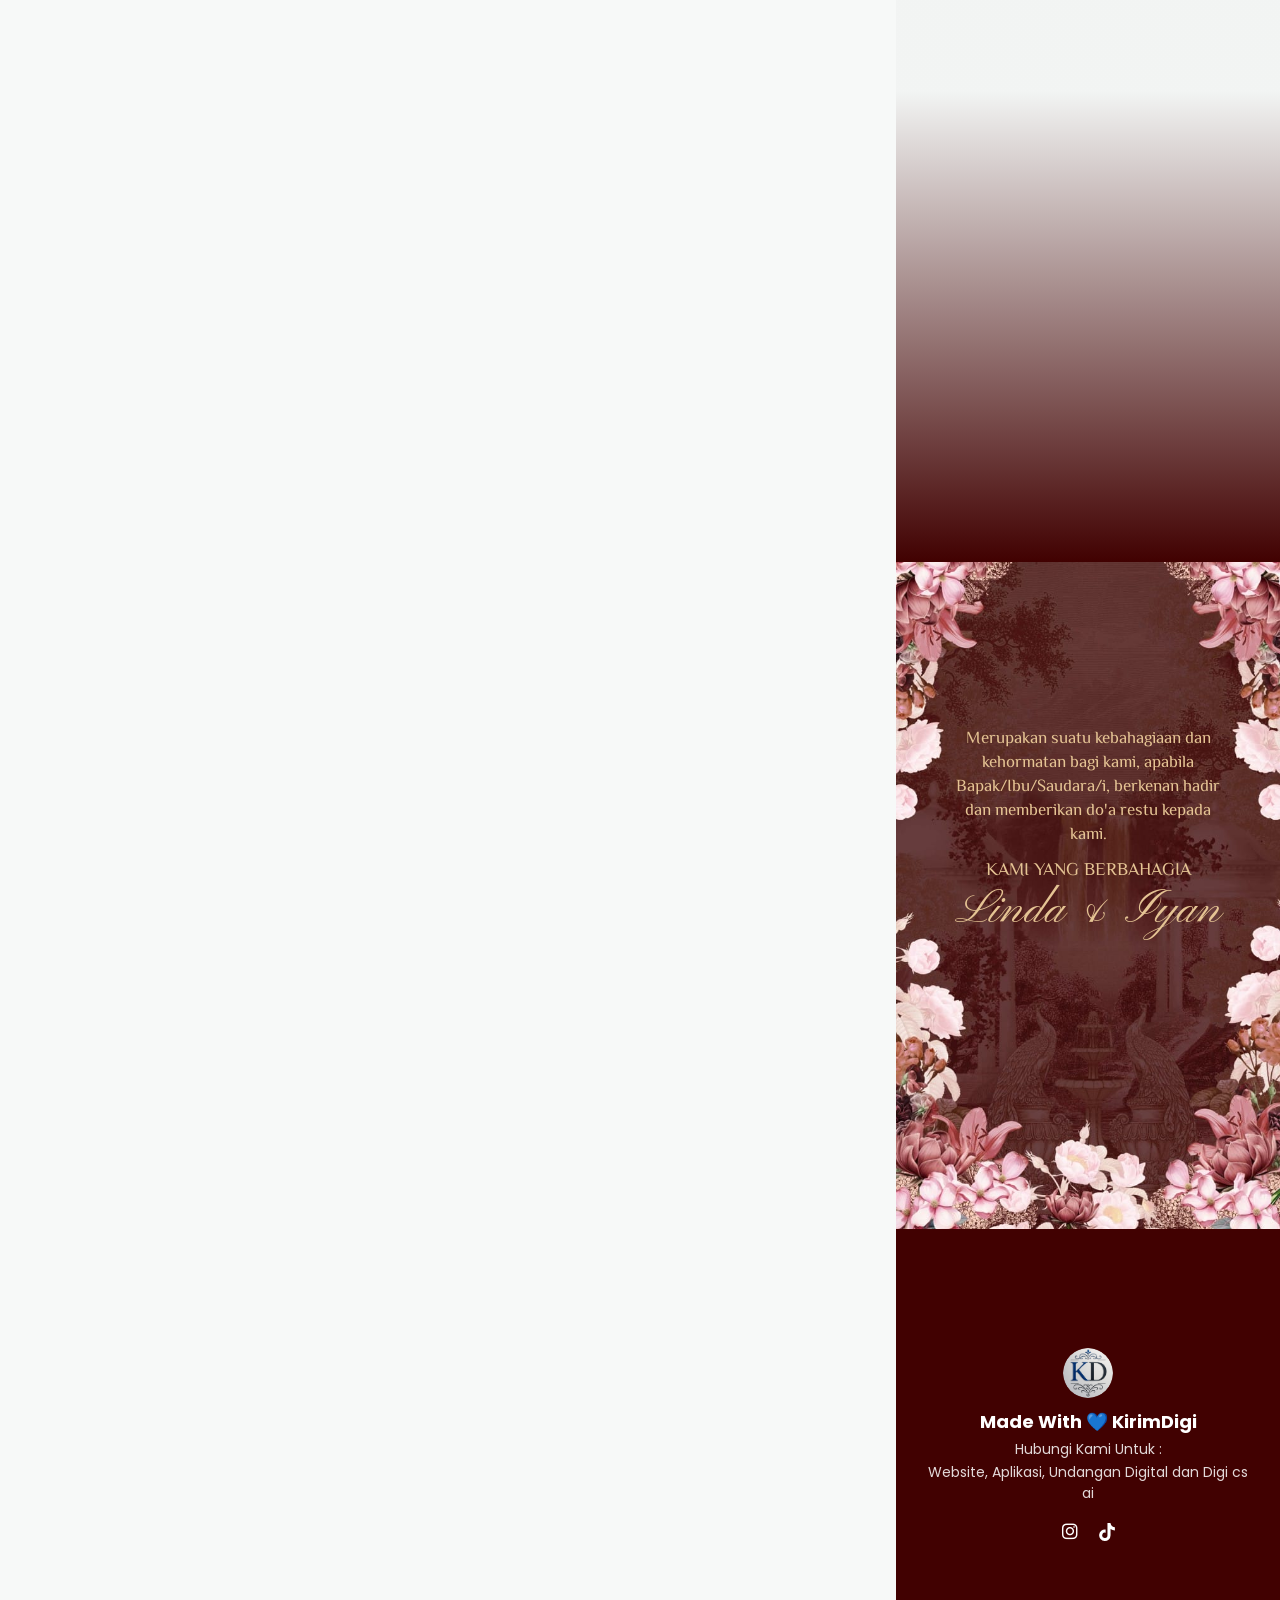
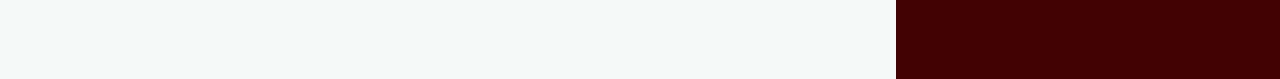
==== commit 827160dd: "Shift Akad & Resepsi address text and button upward to prevent overlap with background graphics" ====
--- a/index.html
+++ b/index.html
@@ -14,6 +14,16 @@
     }
     .elementor-element-284b8dc {
       margin-right: 15px !important;
+    }
+
+    /* Geser tulisan alamat Akad & Resepsi ke atas agar tidak tertutup background */
+    .elementor-element-f5d0dda, 
+    .elementor-element-2451d51 {
+      margin-top: -30px !important;
+    }
+    .elementor-element-bf41e7a, 
+    .elementor-element-88996fe {
+      margin-top: -10px !important;
     }
 
     img:is([sizes="auto" i], [sizes^="auto," i]) {
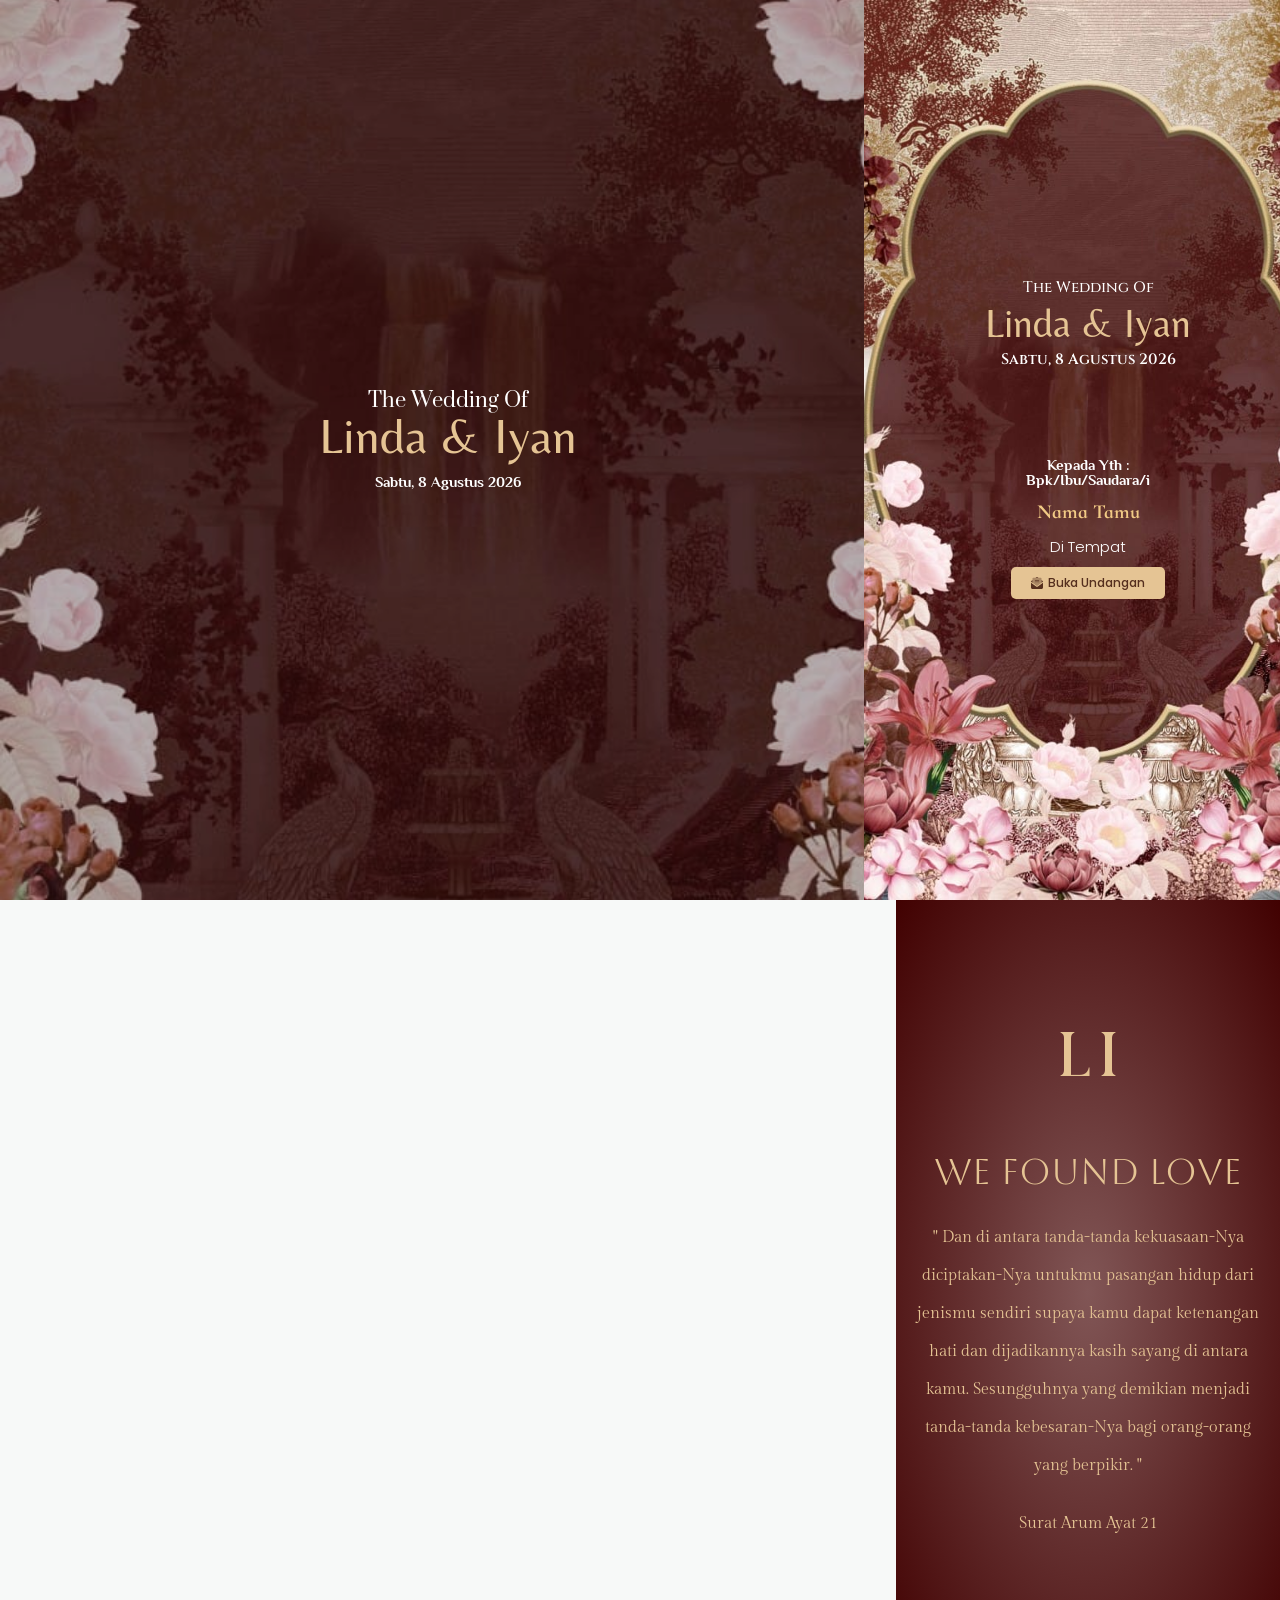
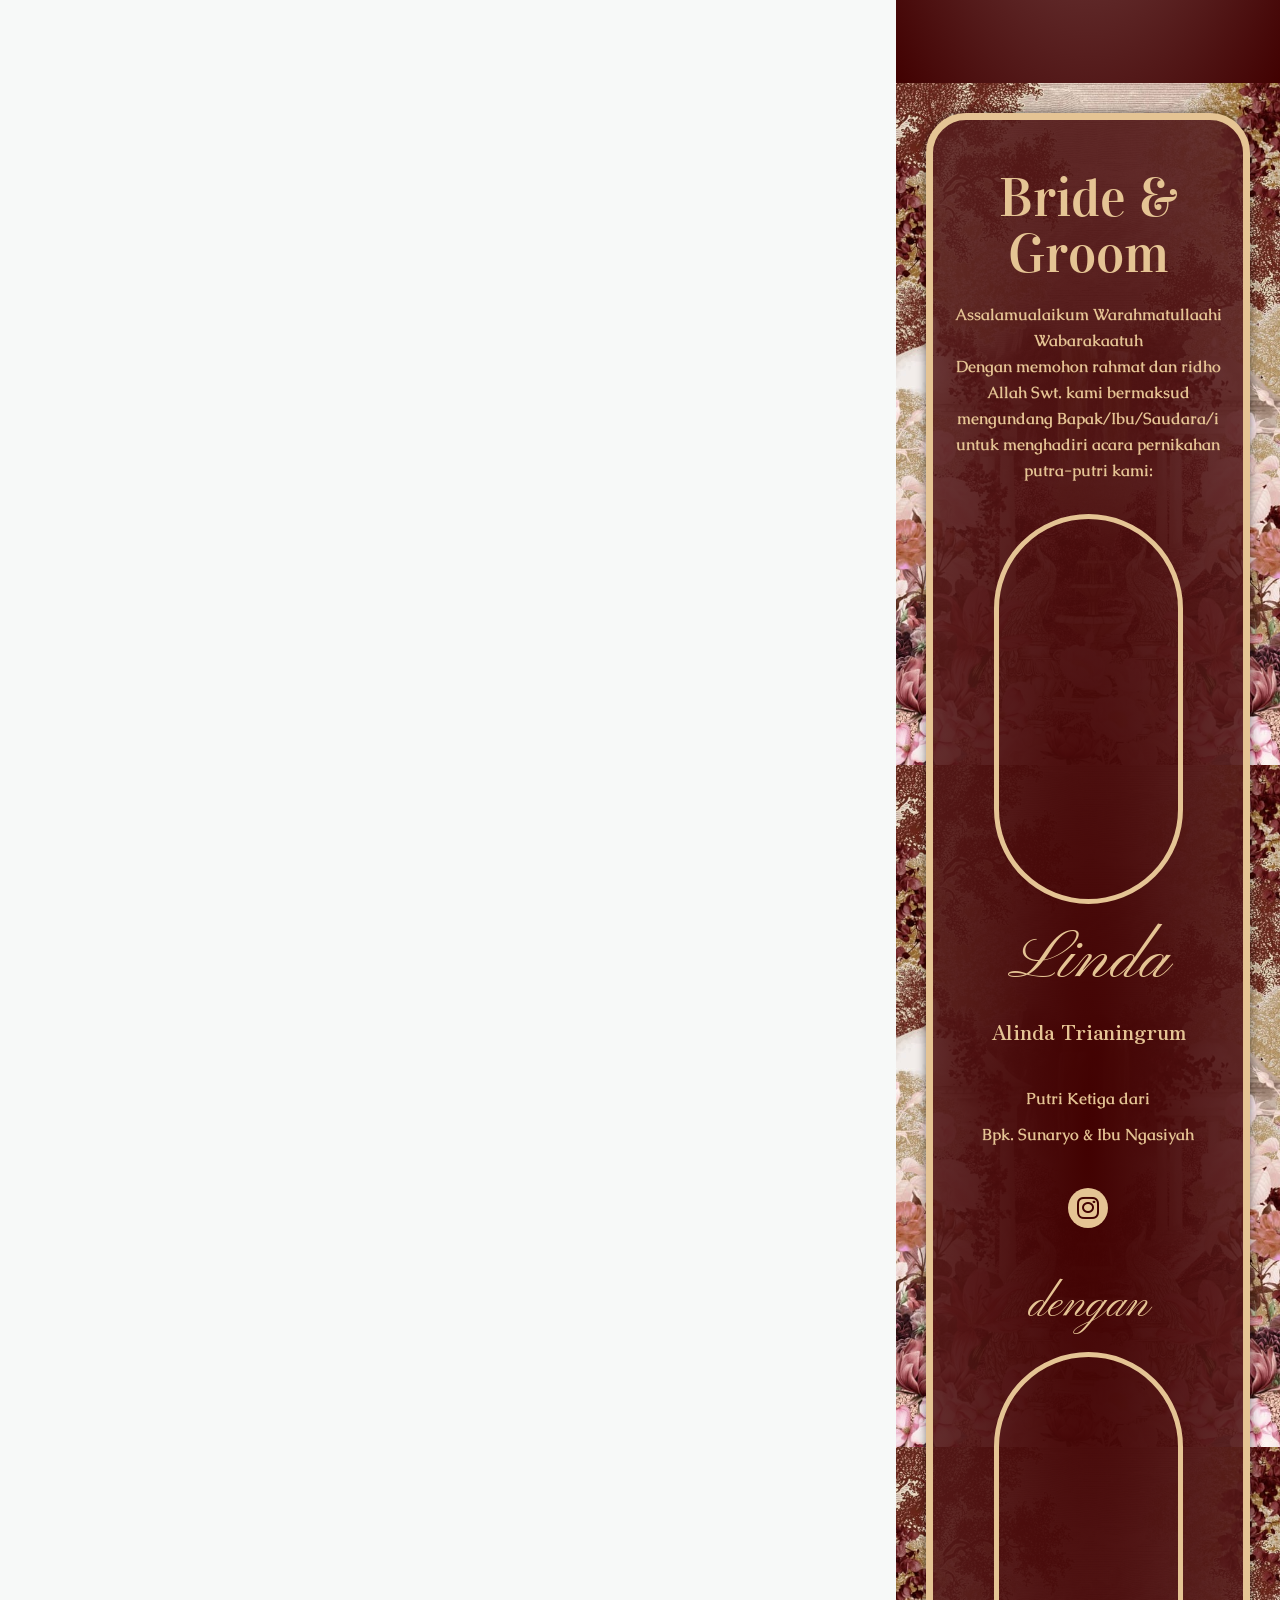
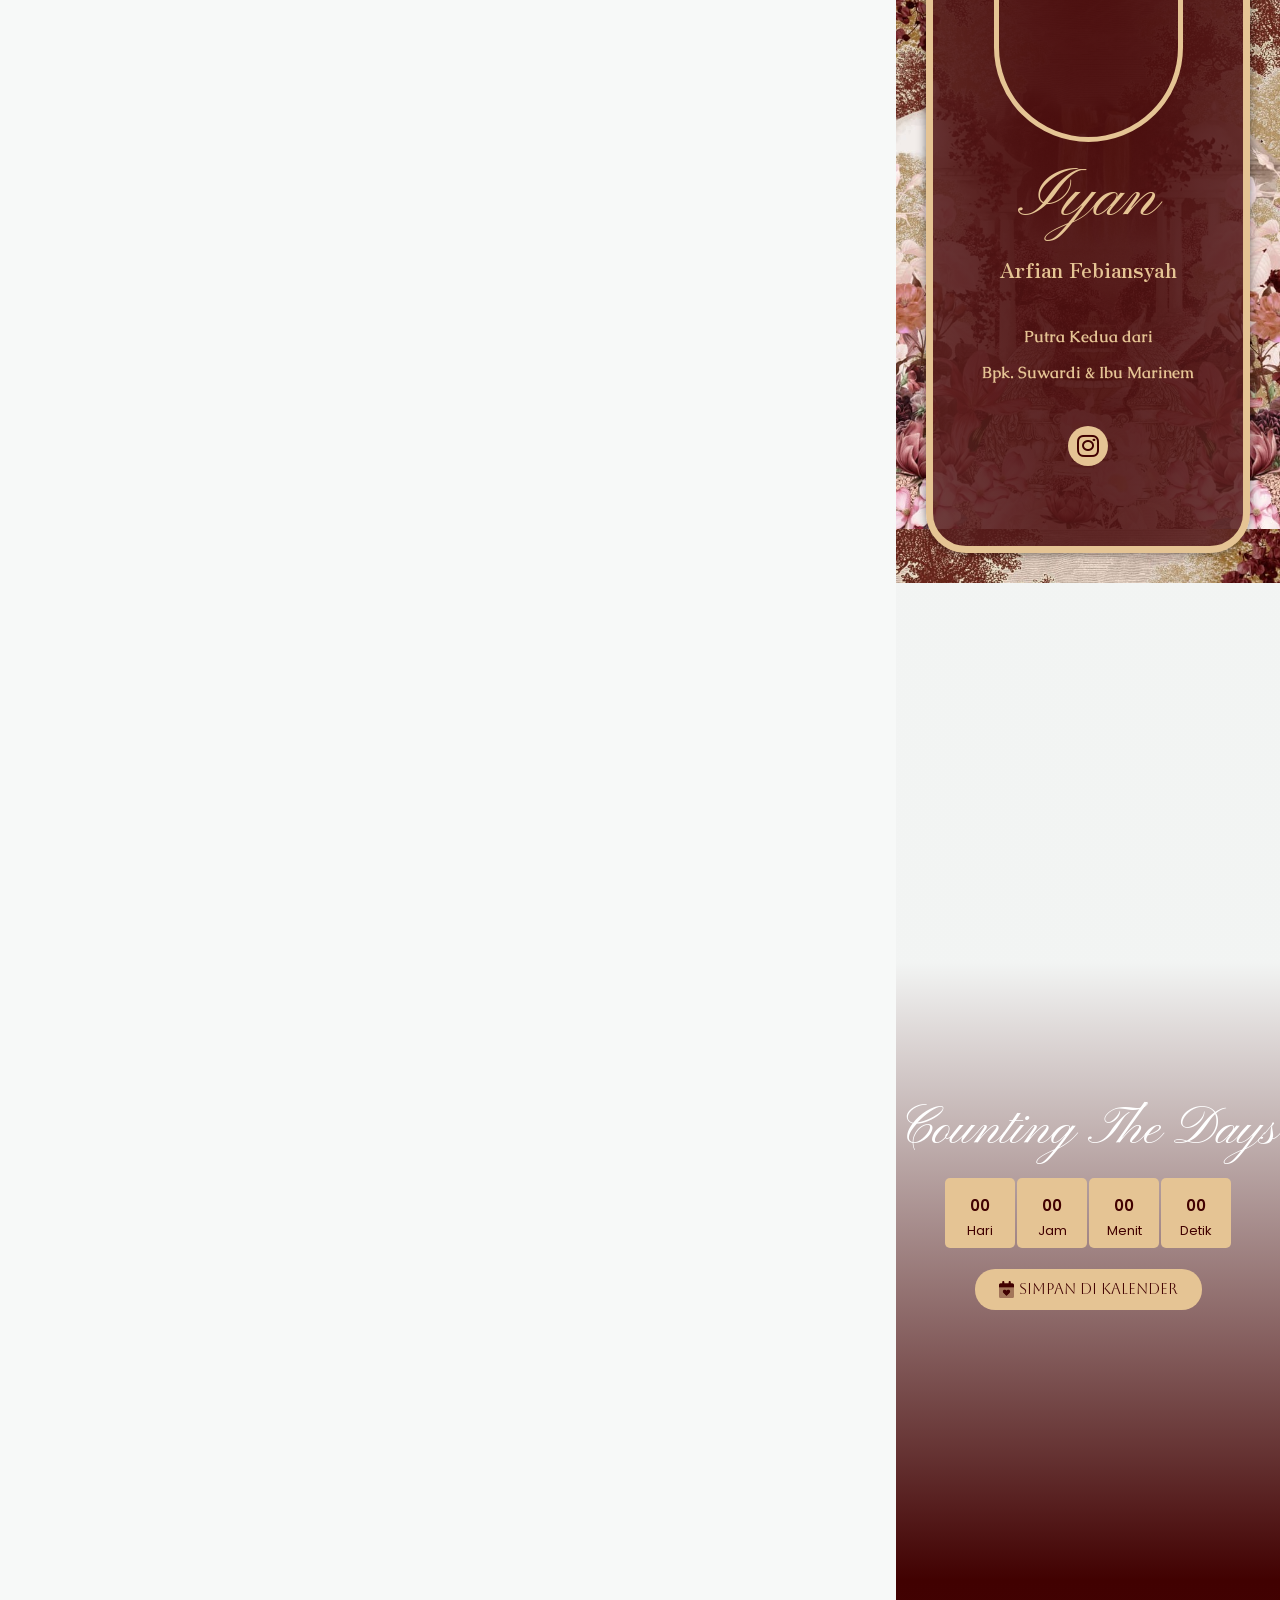
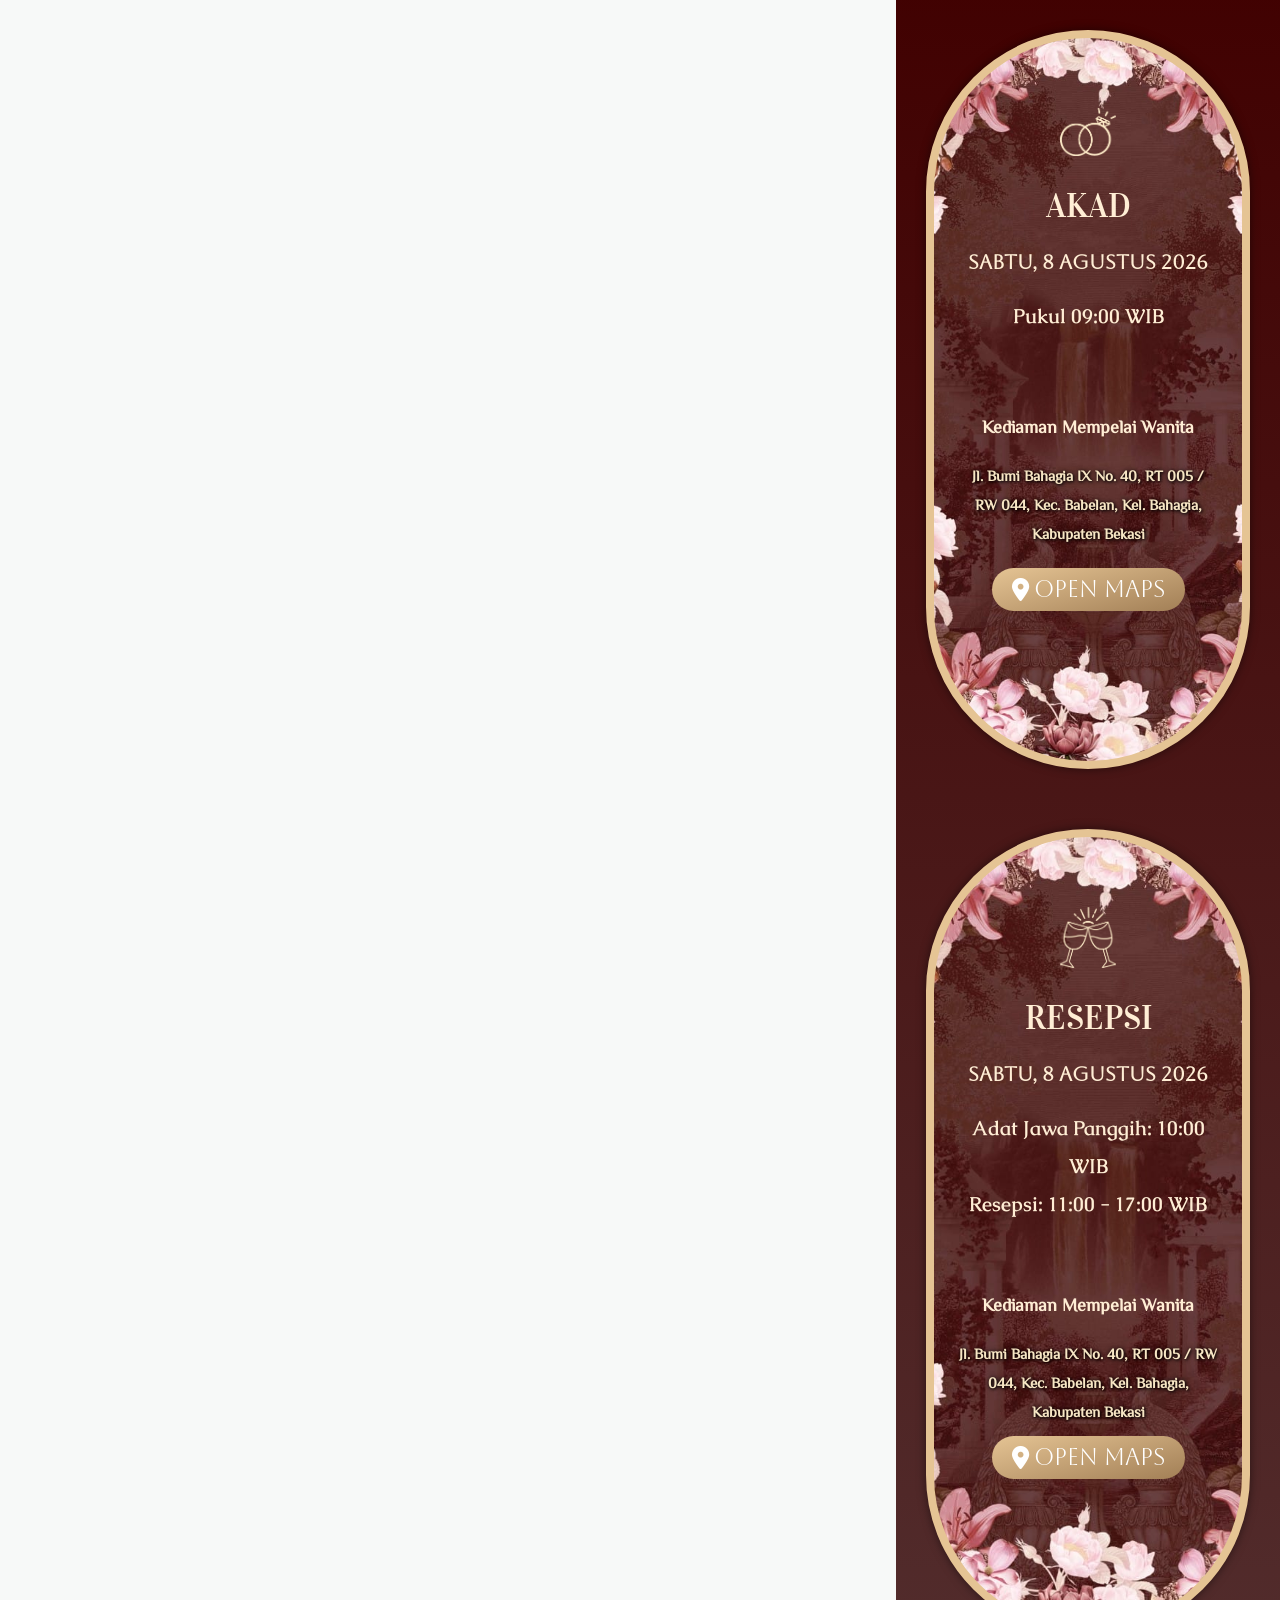
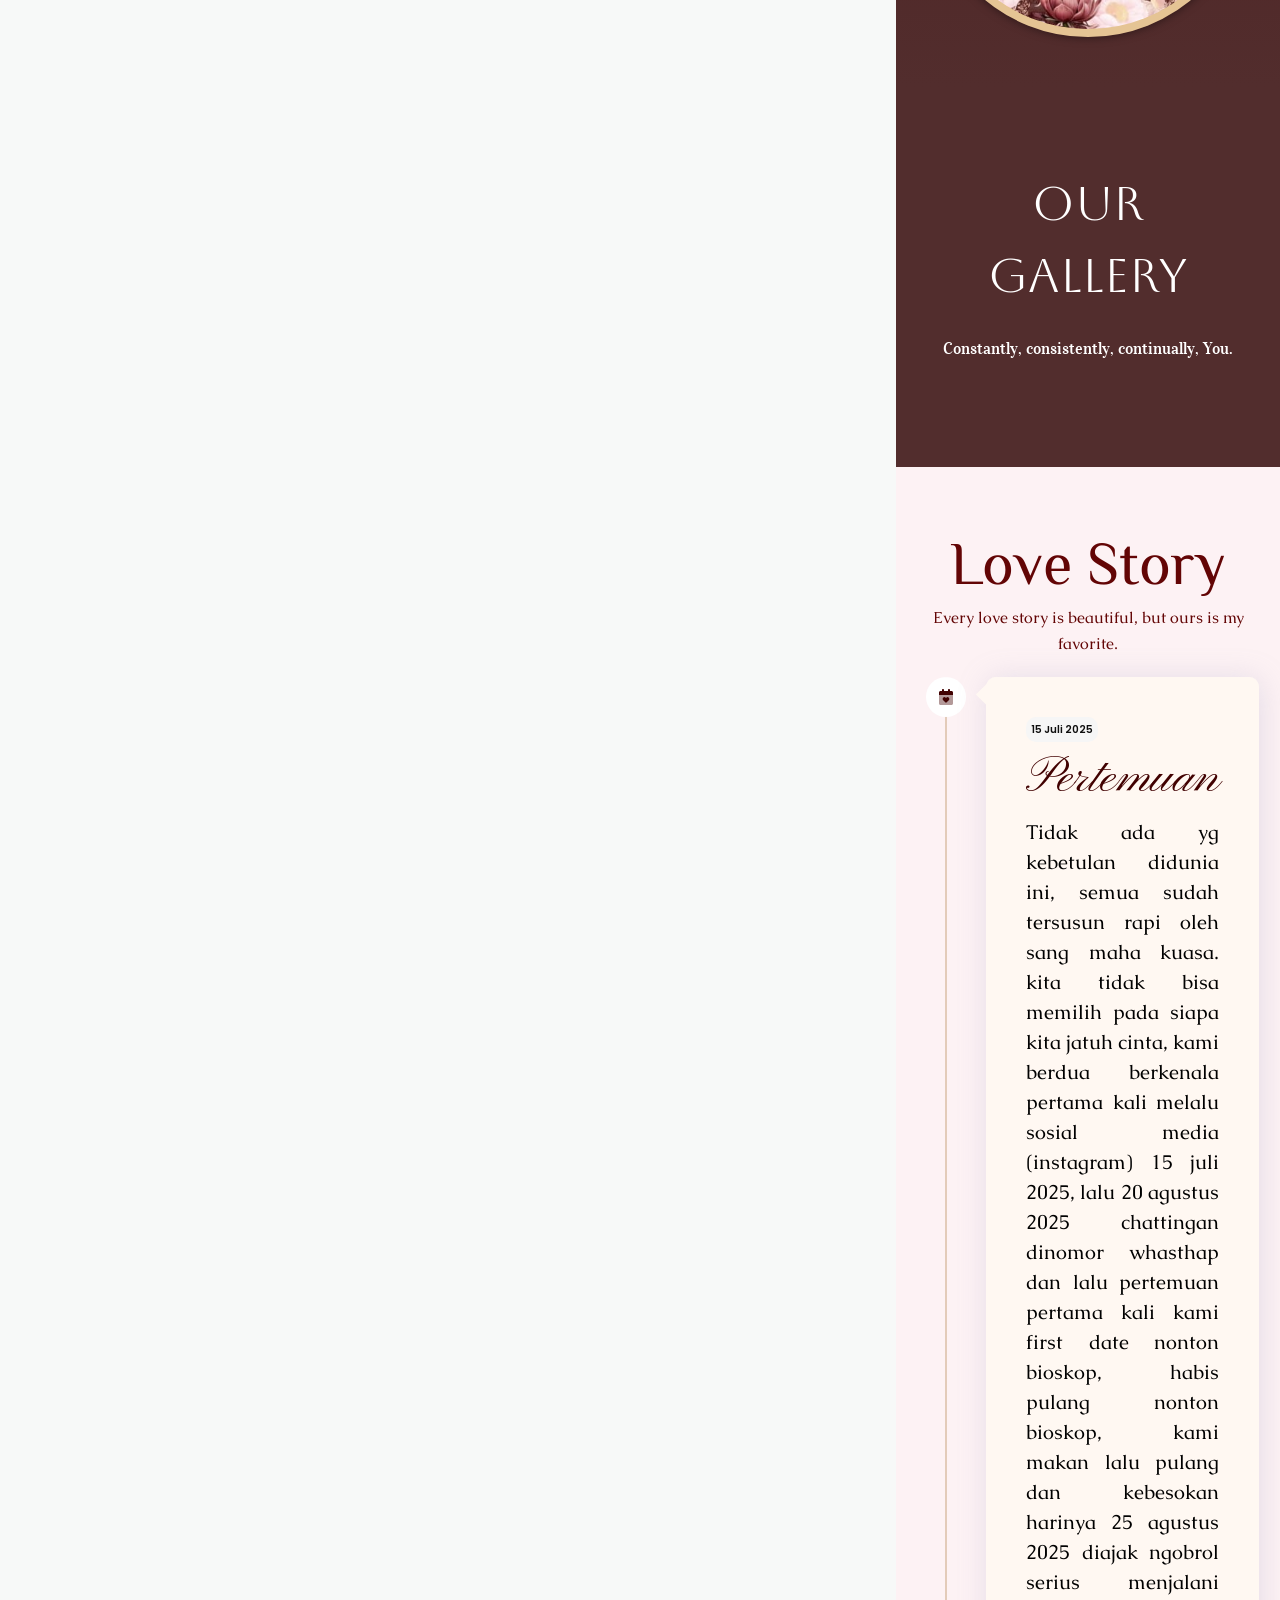
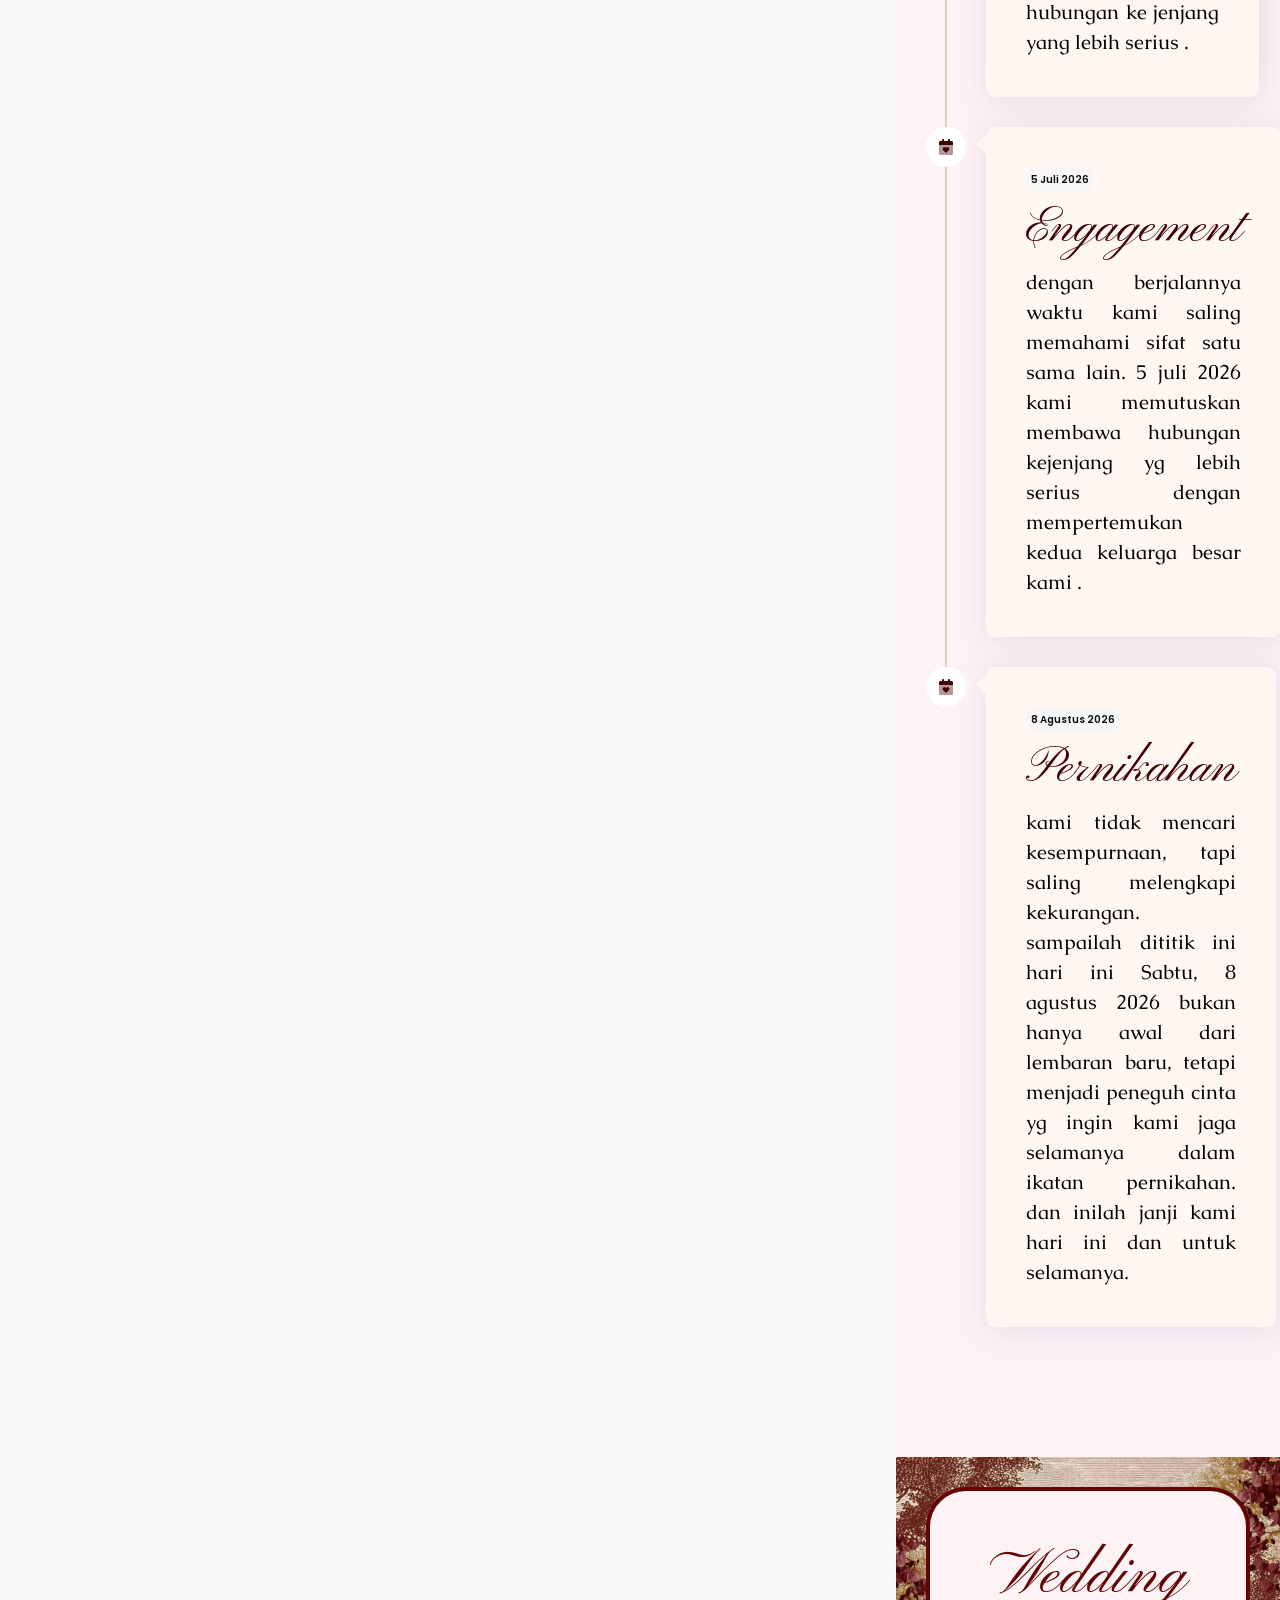
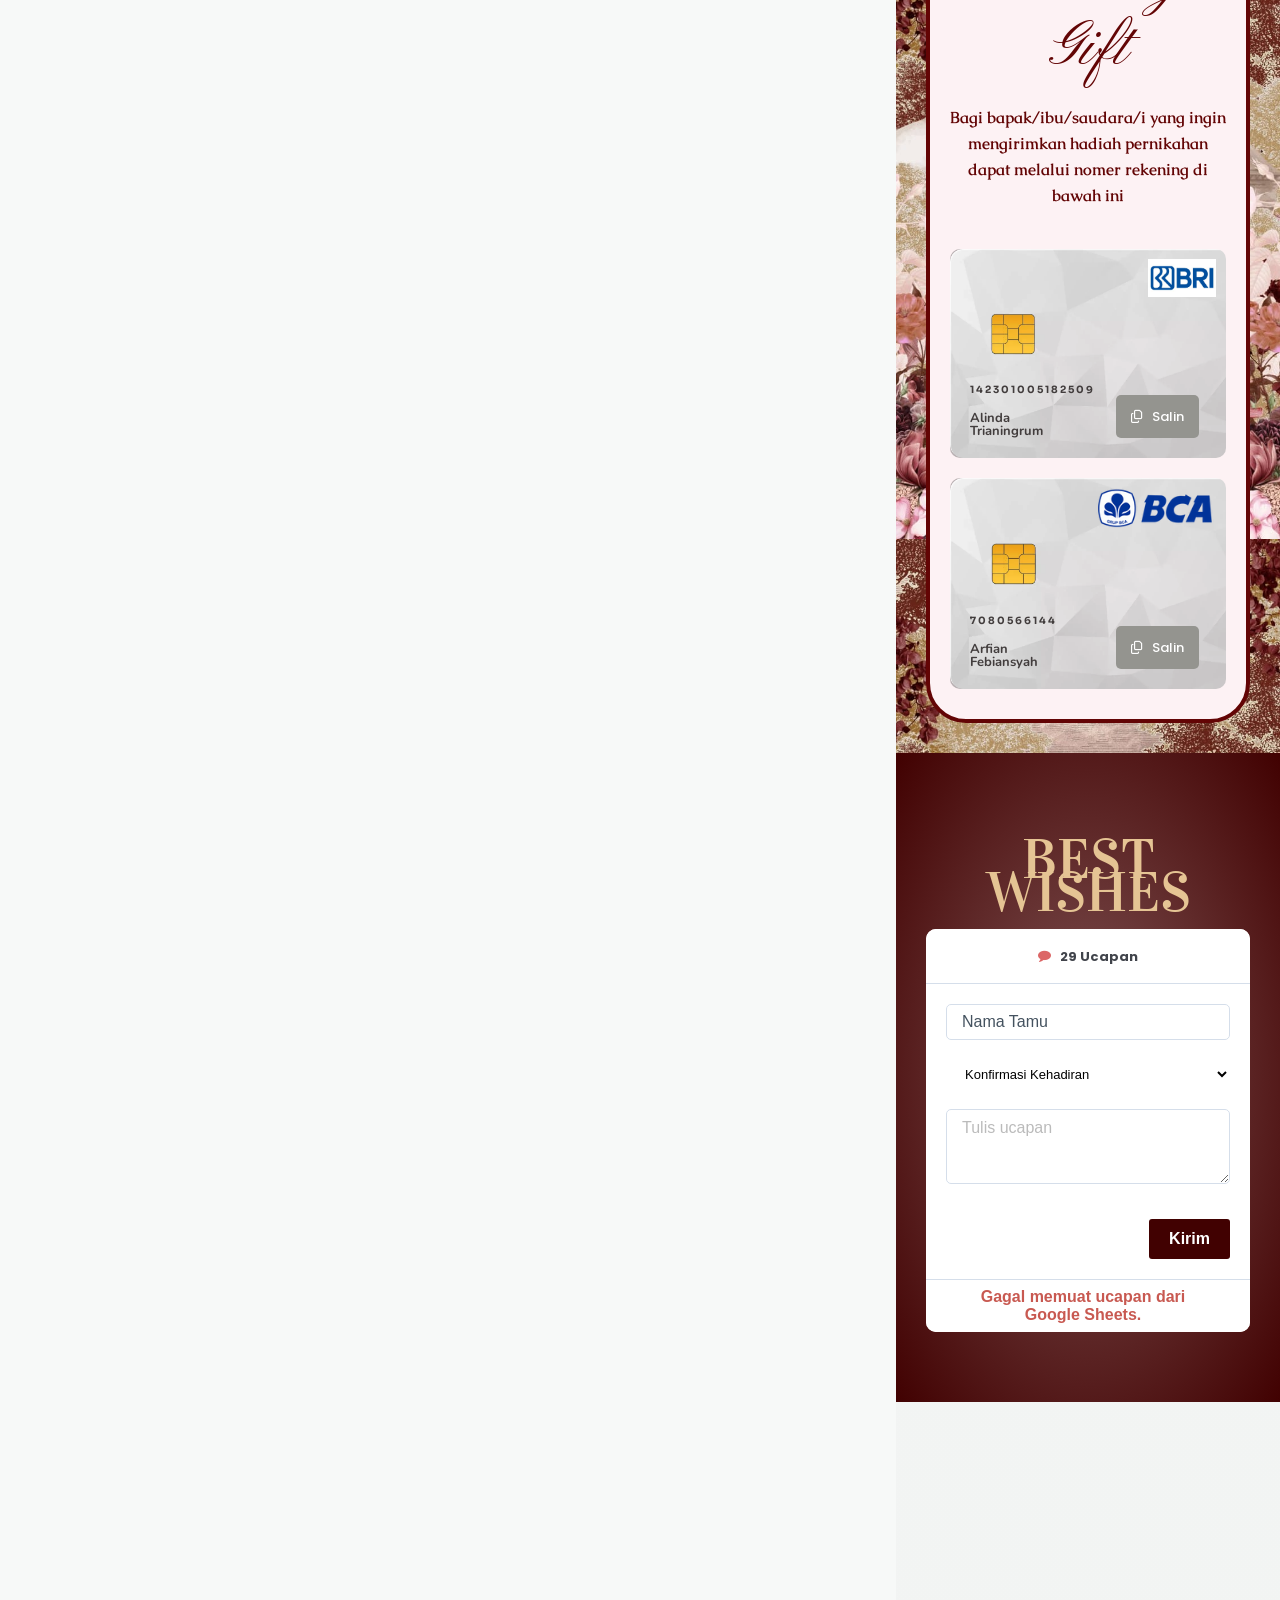
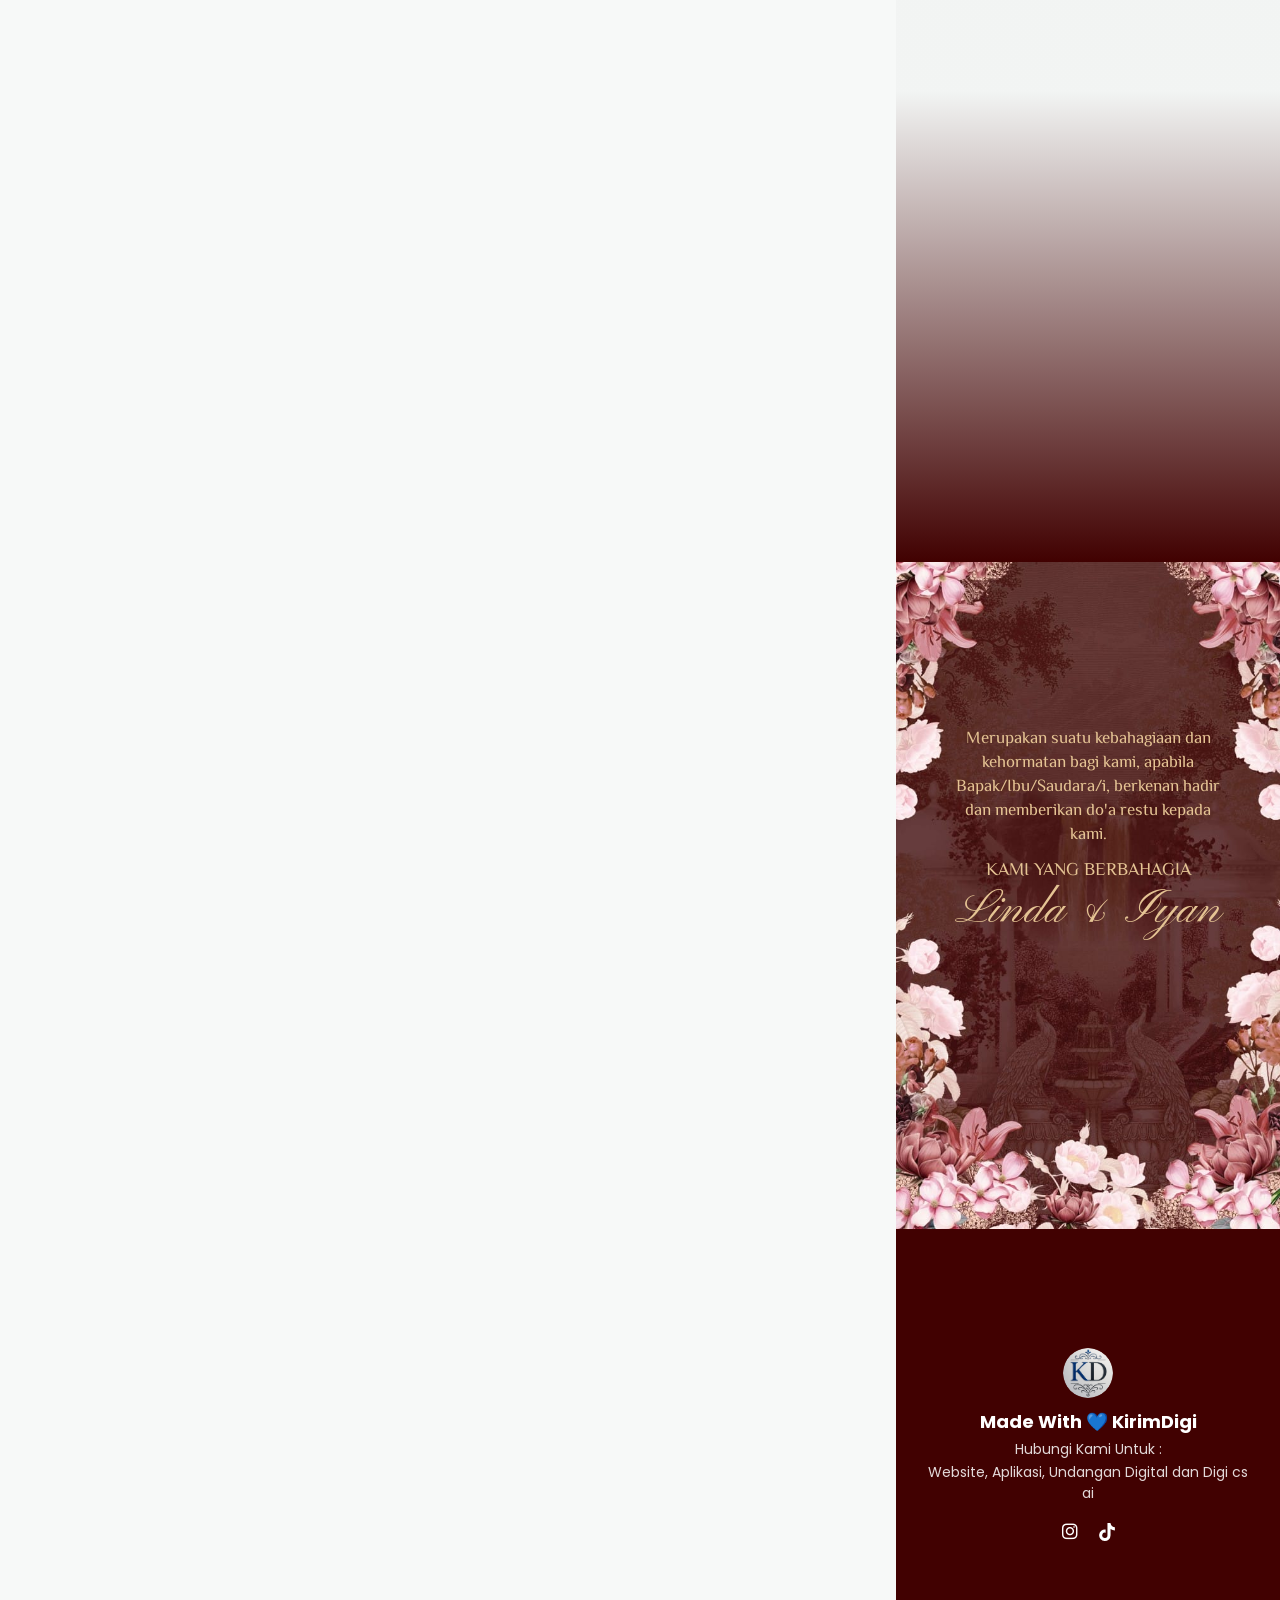
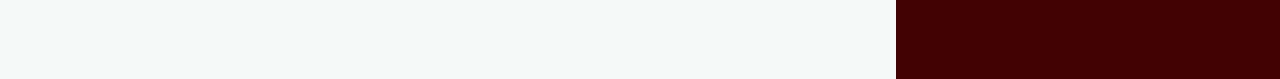
==== commit a39d3606: "Justify Love Story timeline description text" ====
--- a/index.html
+++ b/index.html
@@ -12,18 +12,33 @@
     .elementor-element-4151af7 {
       margin-right: 15px !important;
     }
+
     .elementor-element-284b8dc {
       margin-right: 15px !important;
     }
 
     /* Geser tulisan alamat Akad & Resepsi ke atas agar tidak tertutup background */
-    .elementor-element-f5d0dda, 
+    .elementor-element-f5d0dda,
     .elementor-element-2451d51 {
       margin-top: -30px !important;
     }
-    .elementor-element-bf41e7a, 
+
+    .elementor-element-bf41e7a,
     .elementor-element-88996fe {
       margin-top: -10px !important;
+    }
+
+    /* Bikin tulisan alamat lebih tebal dan kontras dengan bayangan gelap */
+    .elementor-element-66f31a1 .elementor-heading-title,
+    .elementor-element-5fe0e39 .elementor-heading-title {
+      color: #f7e6c4 !important;
+      text-shadow: 1px 1px 3px rgba(0, 0, 0, 0.9), 0px 0px 5px rgba(0, 0, 0, 0.8) !important;
+      font-weight: 700 !important;
+    }
+
+    /* Rata kanan kiri untuk deskripsi cerita cinta */
+    .timeline-item__card-desc {
+      text-align: justify !important;
     }
 
     img:is([sizes="auto" i], [sizes^="auto," i]) {
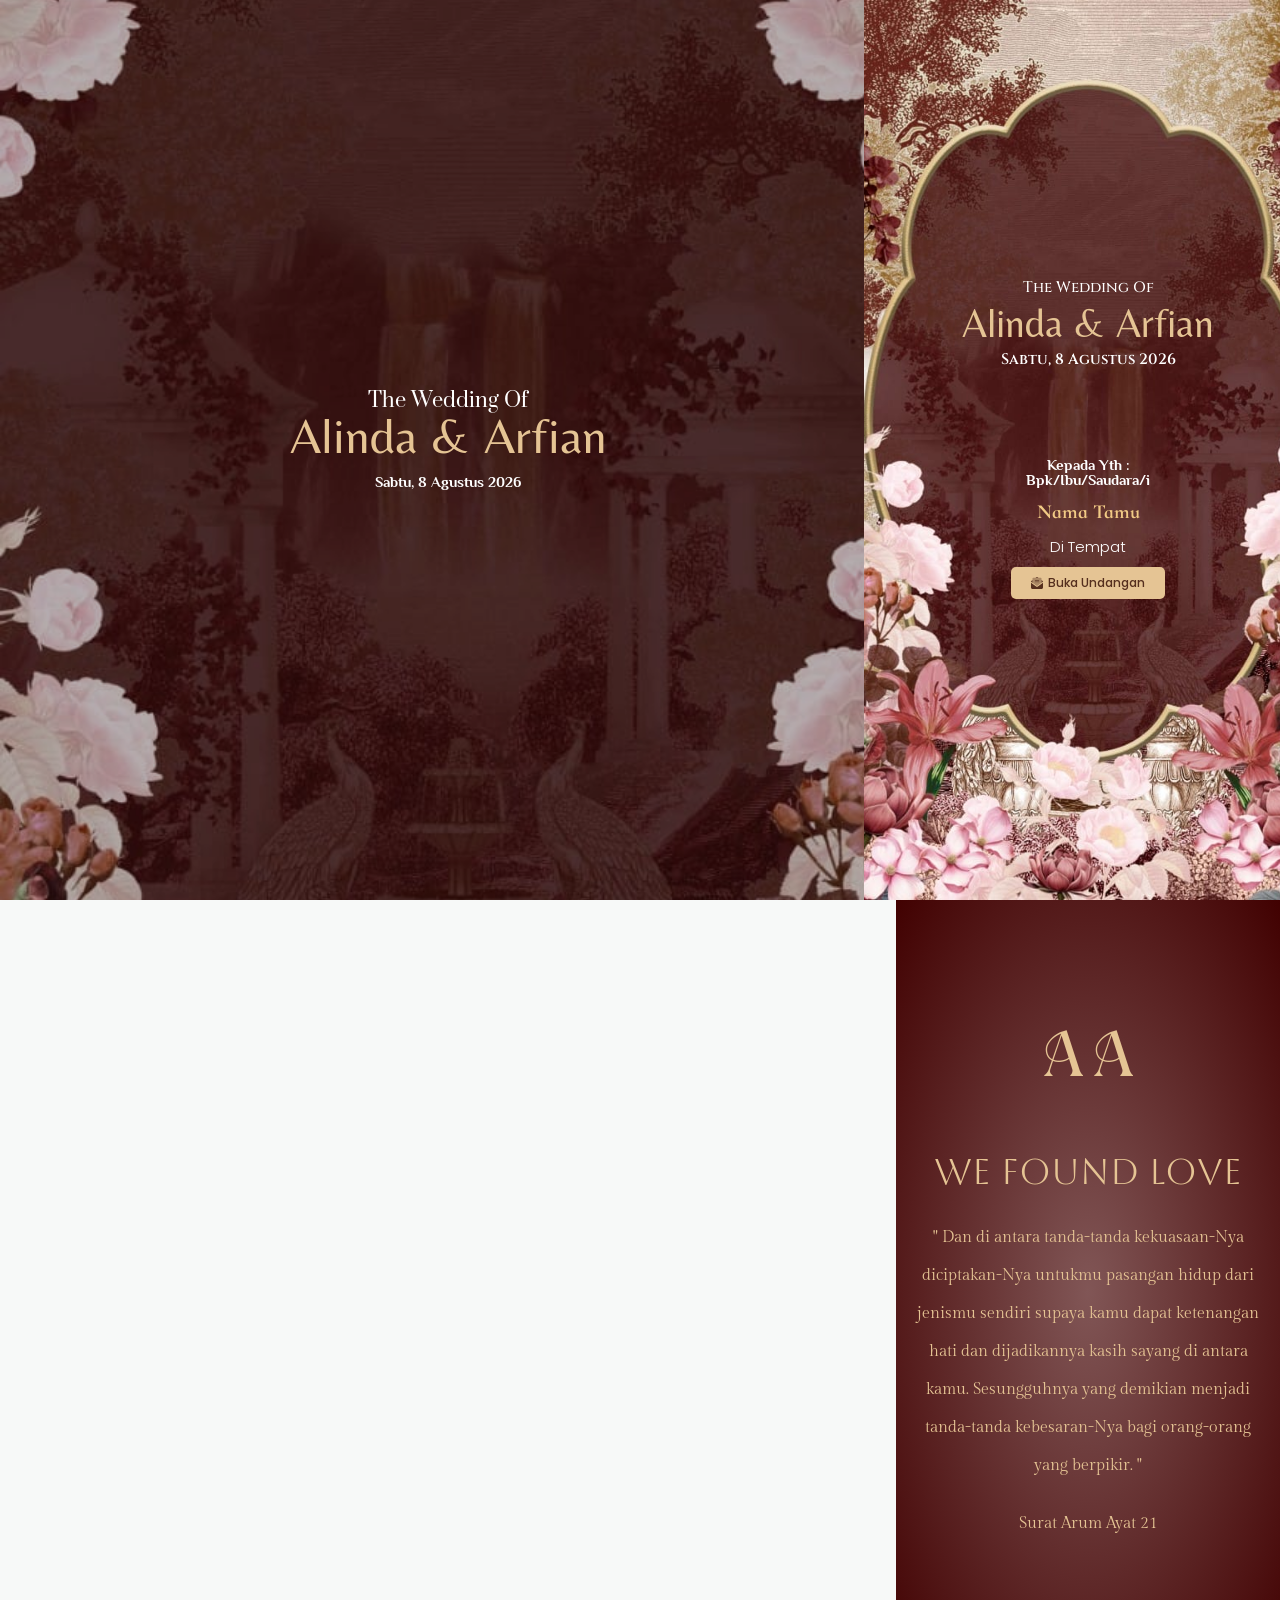
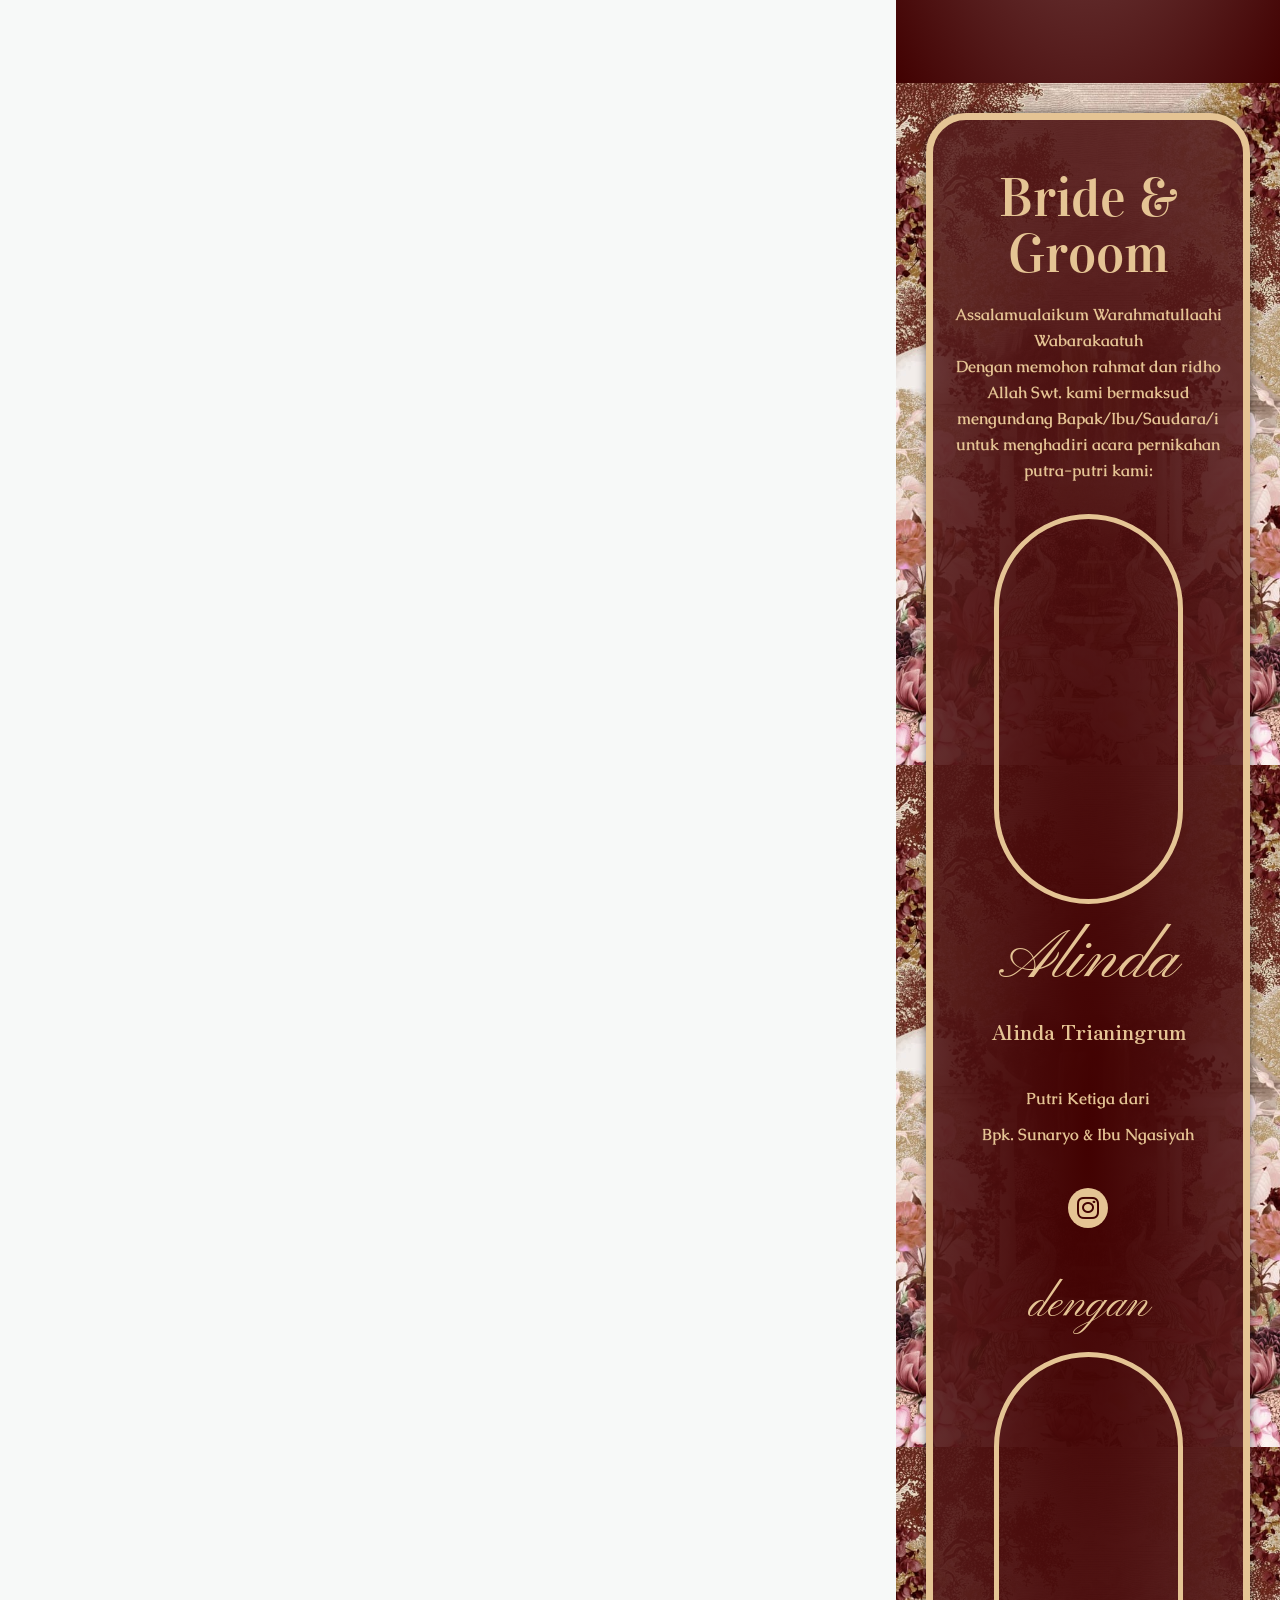
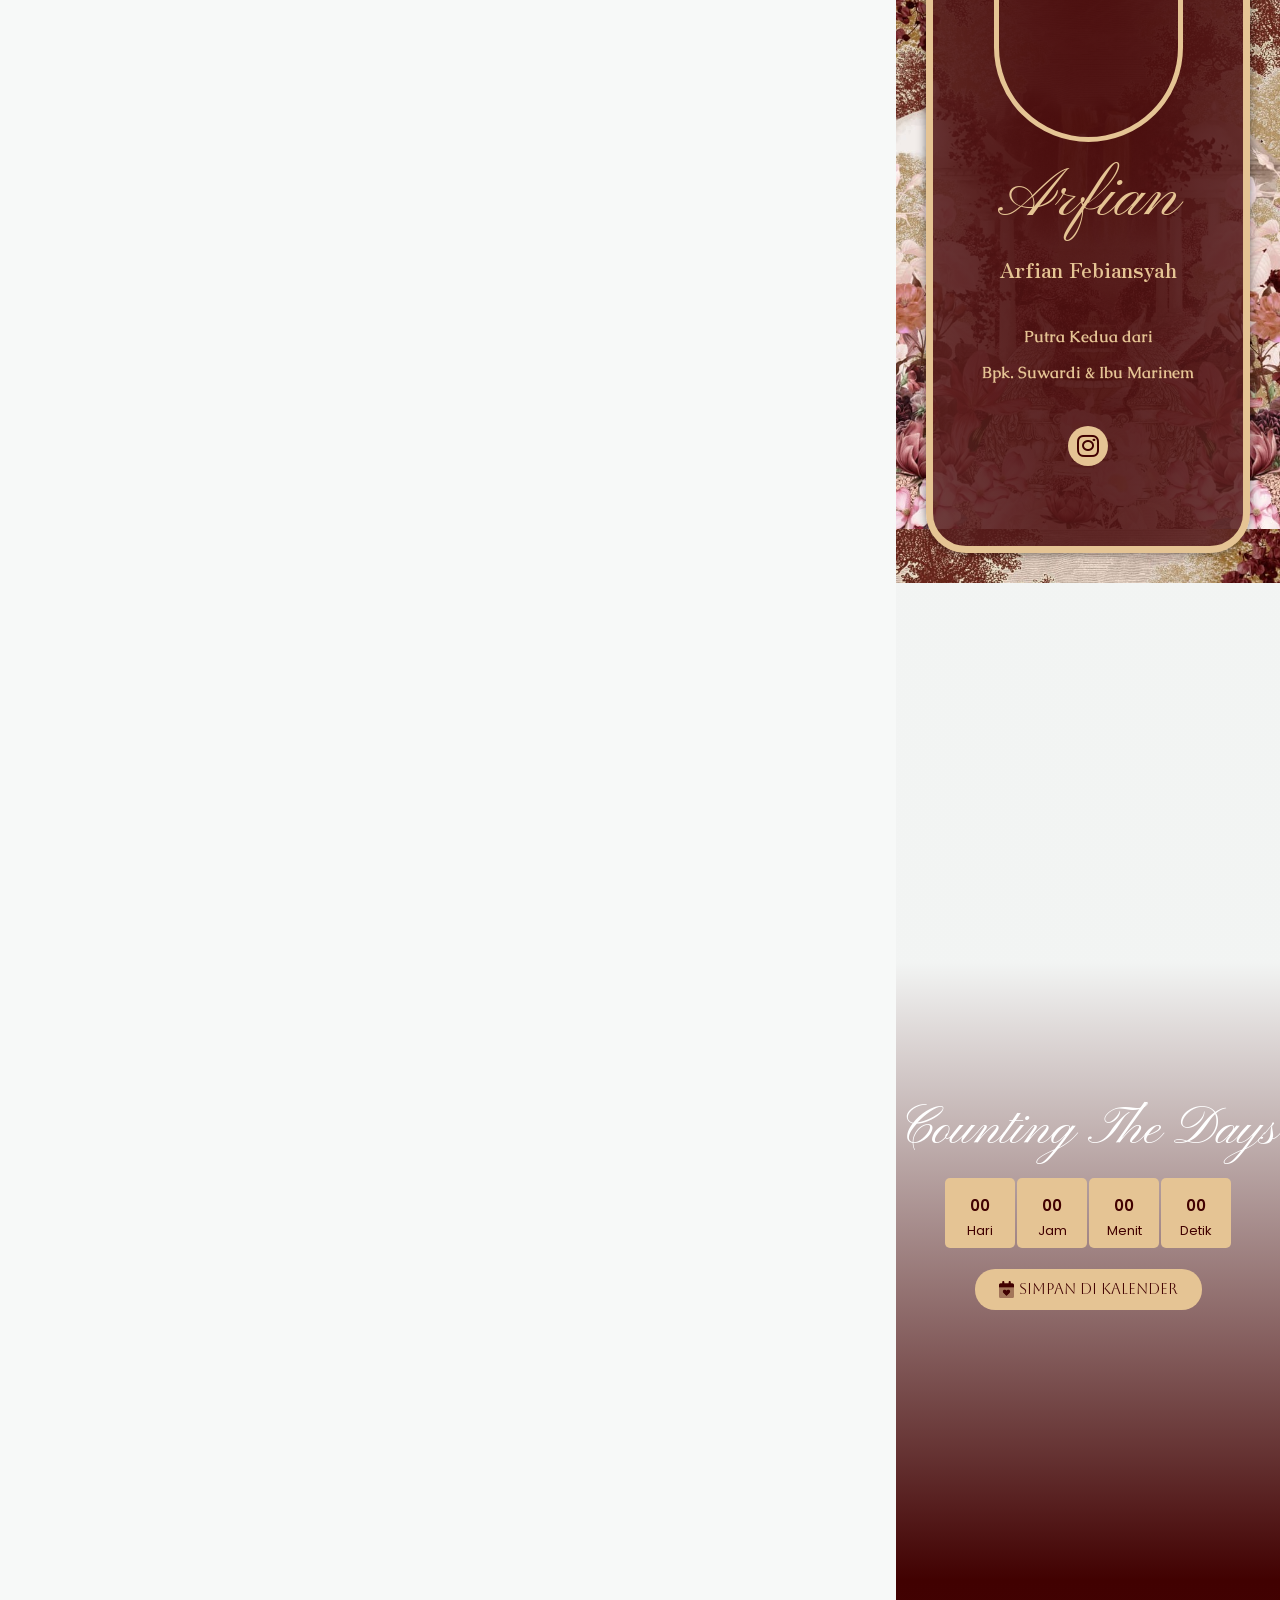
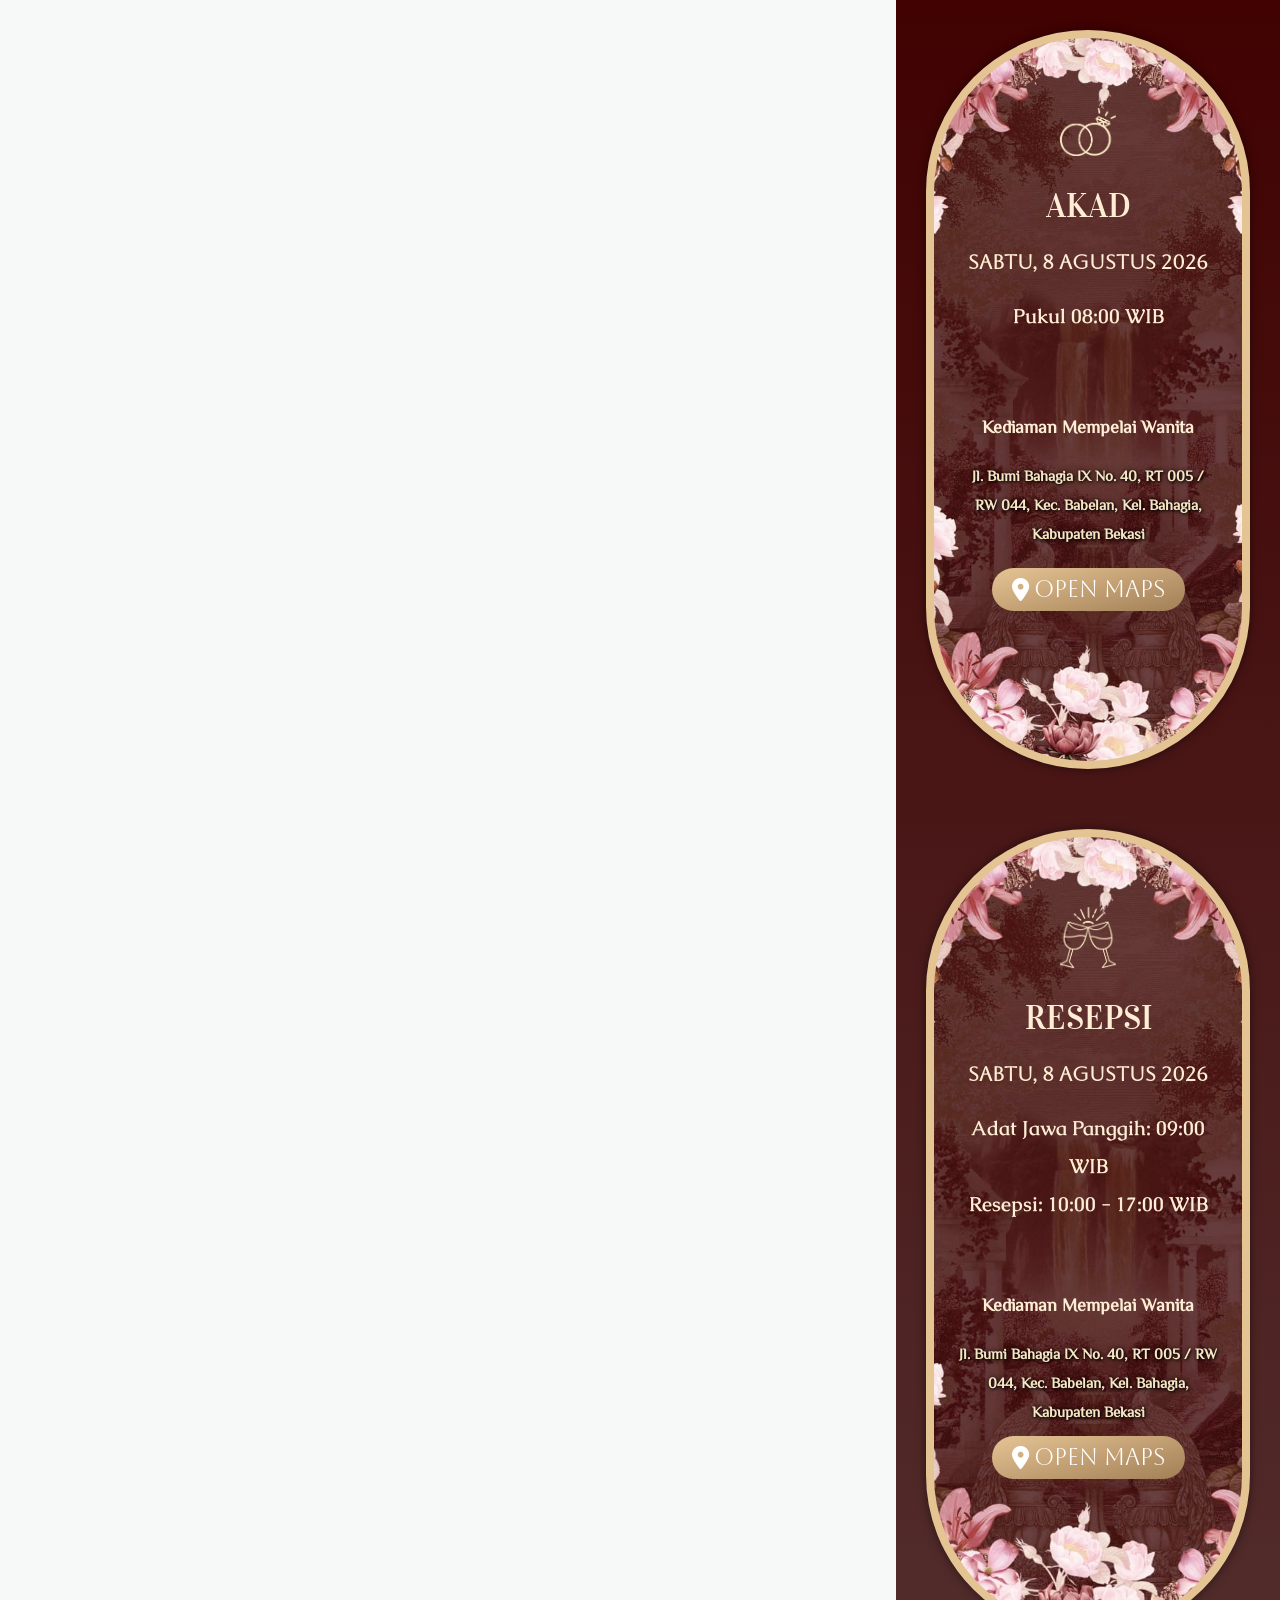
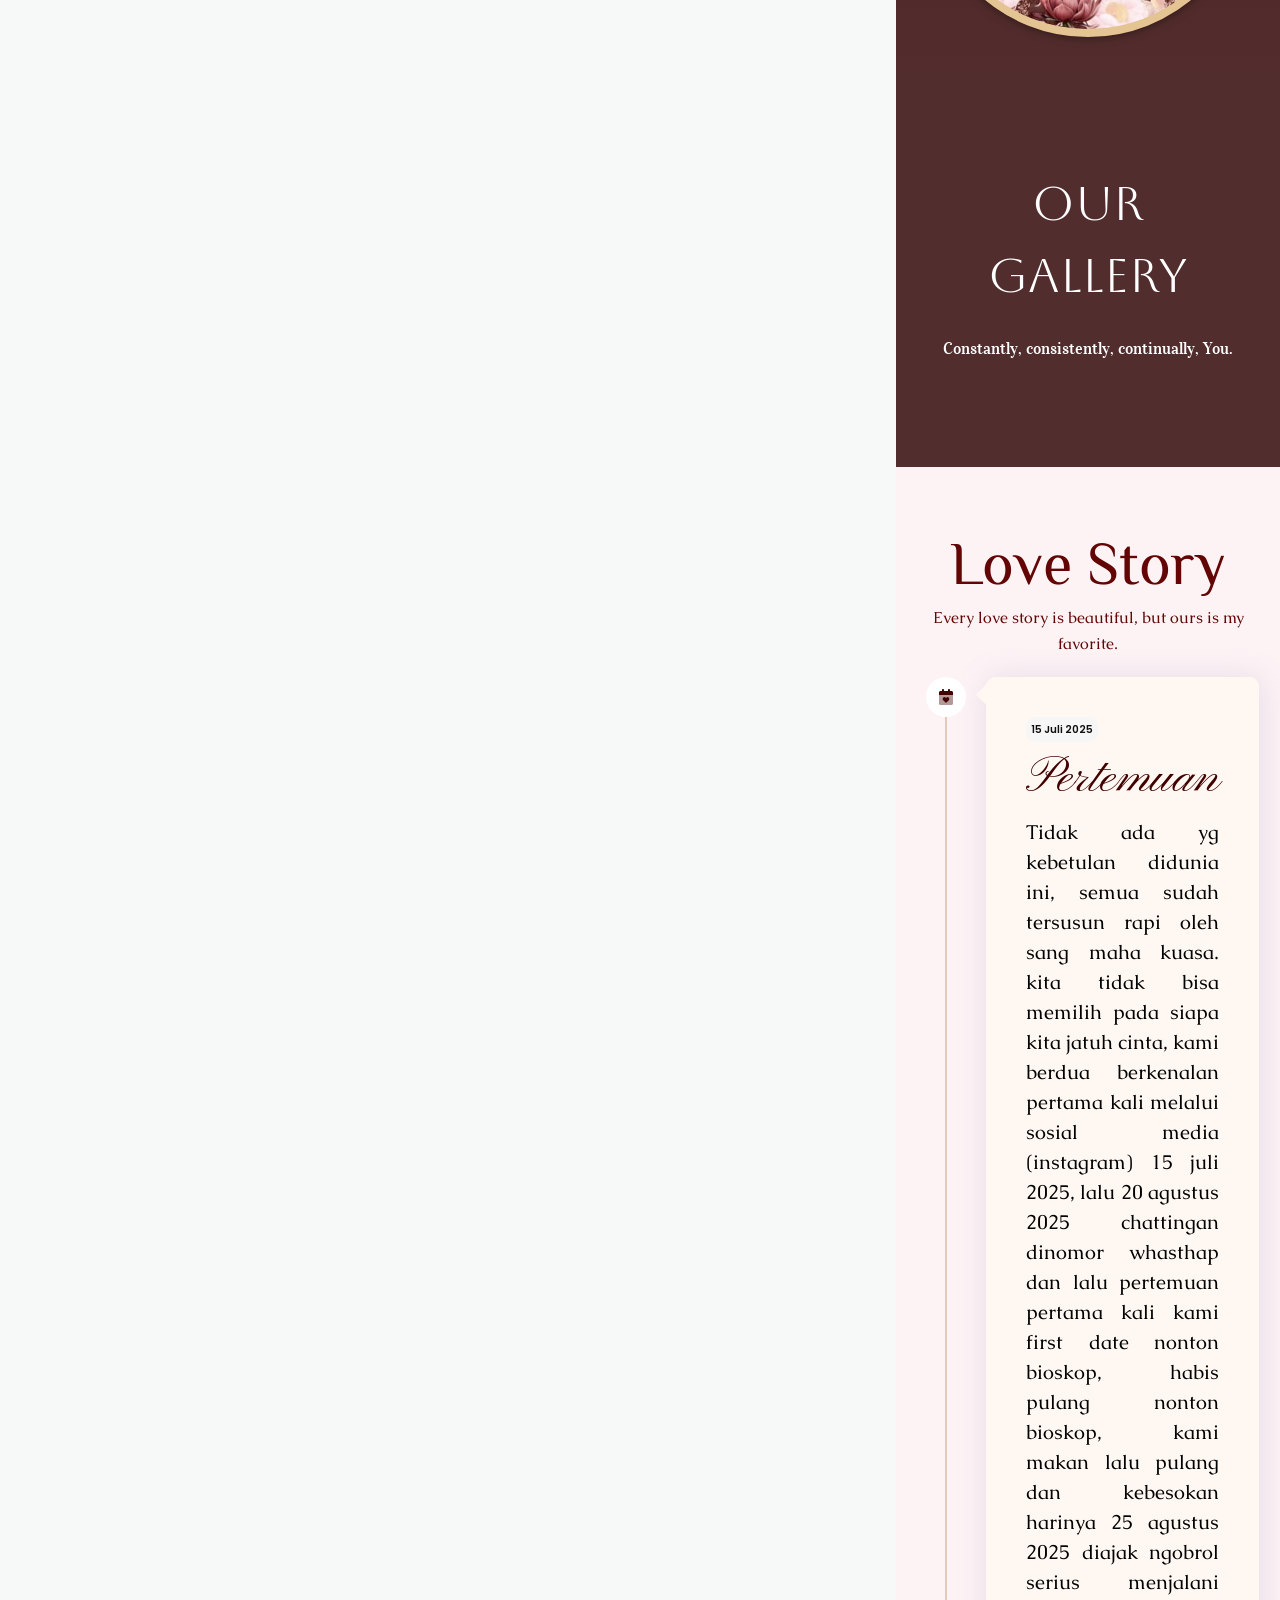
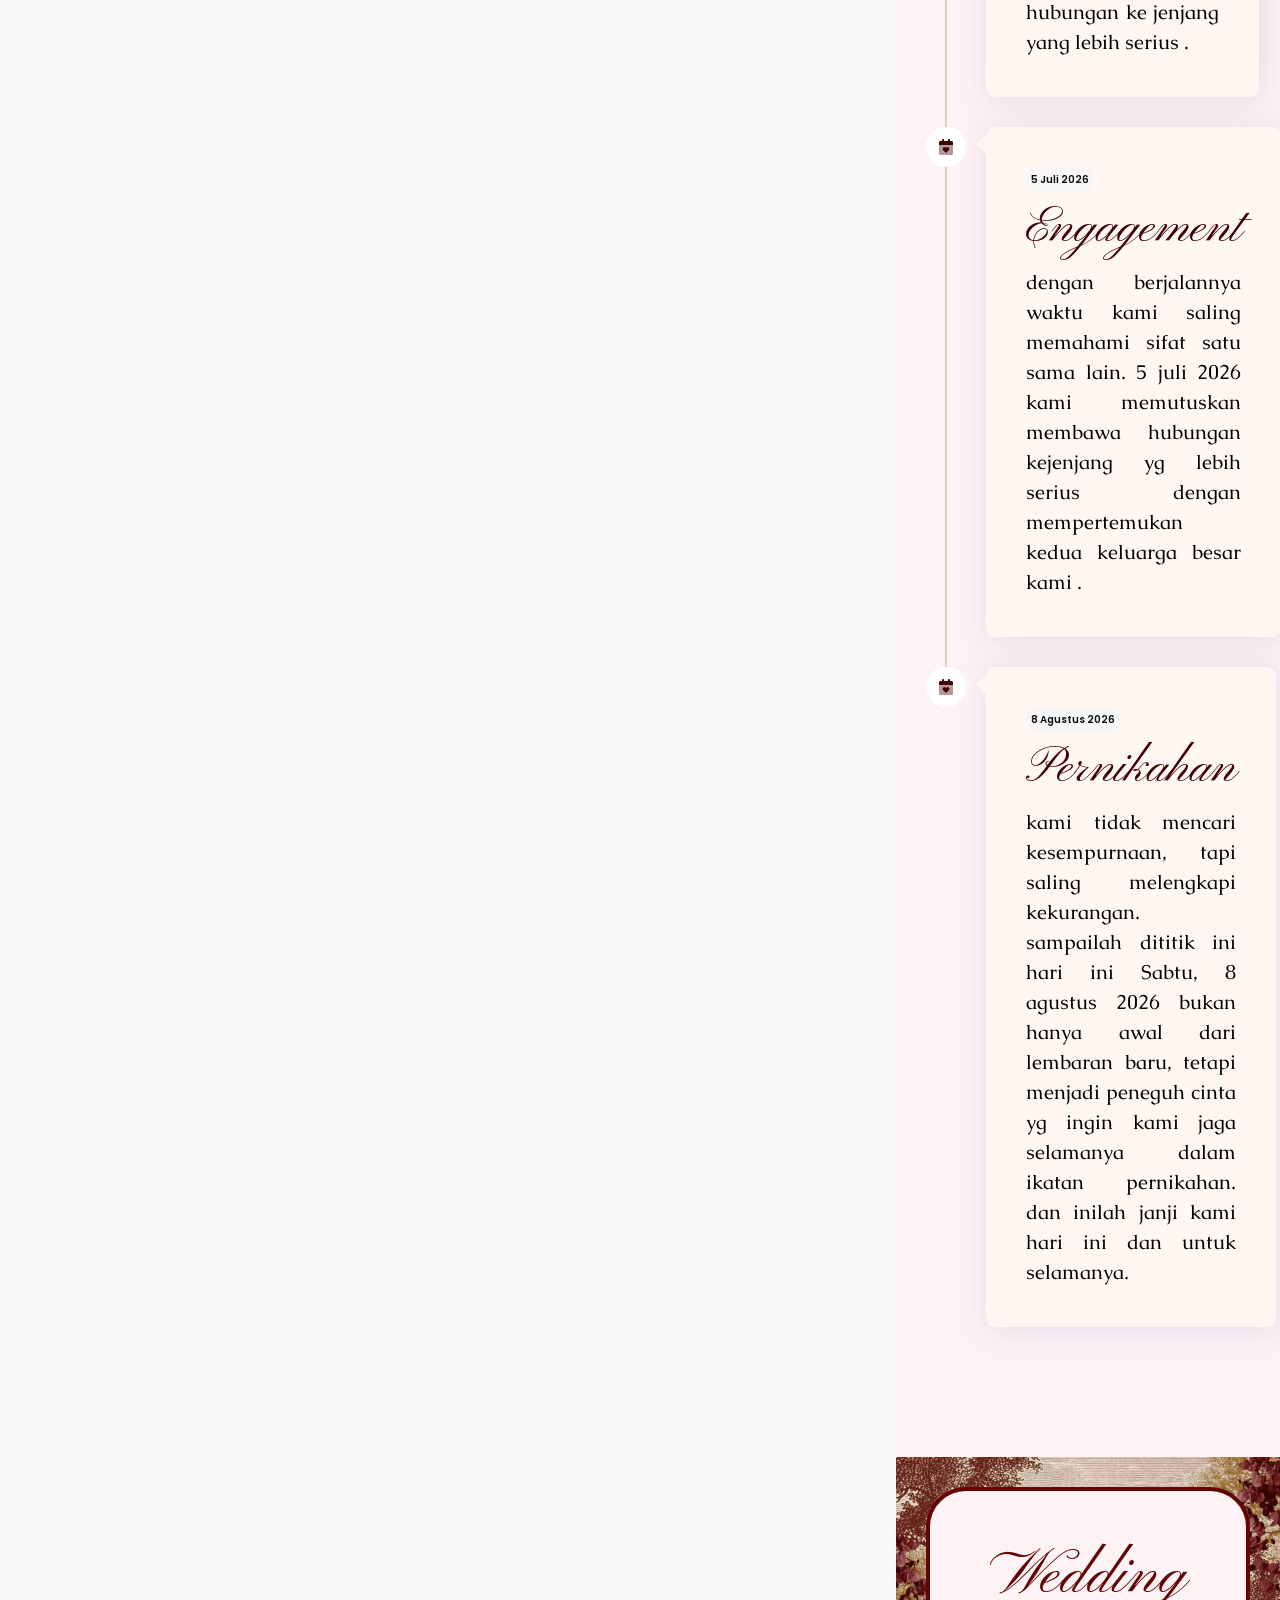
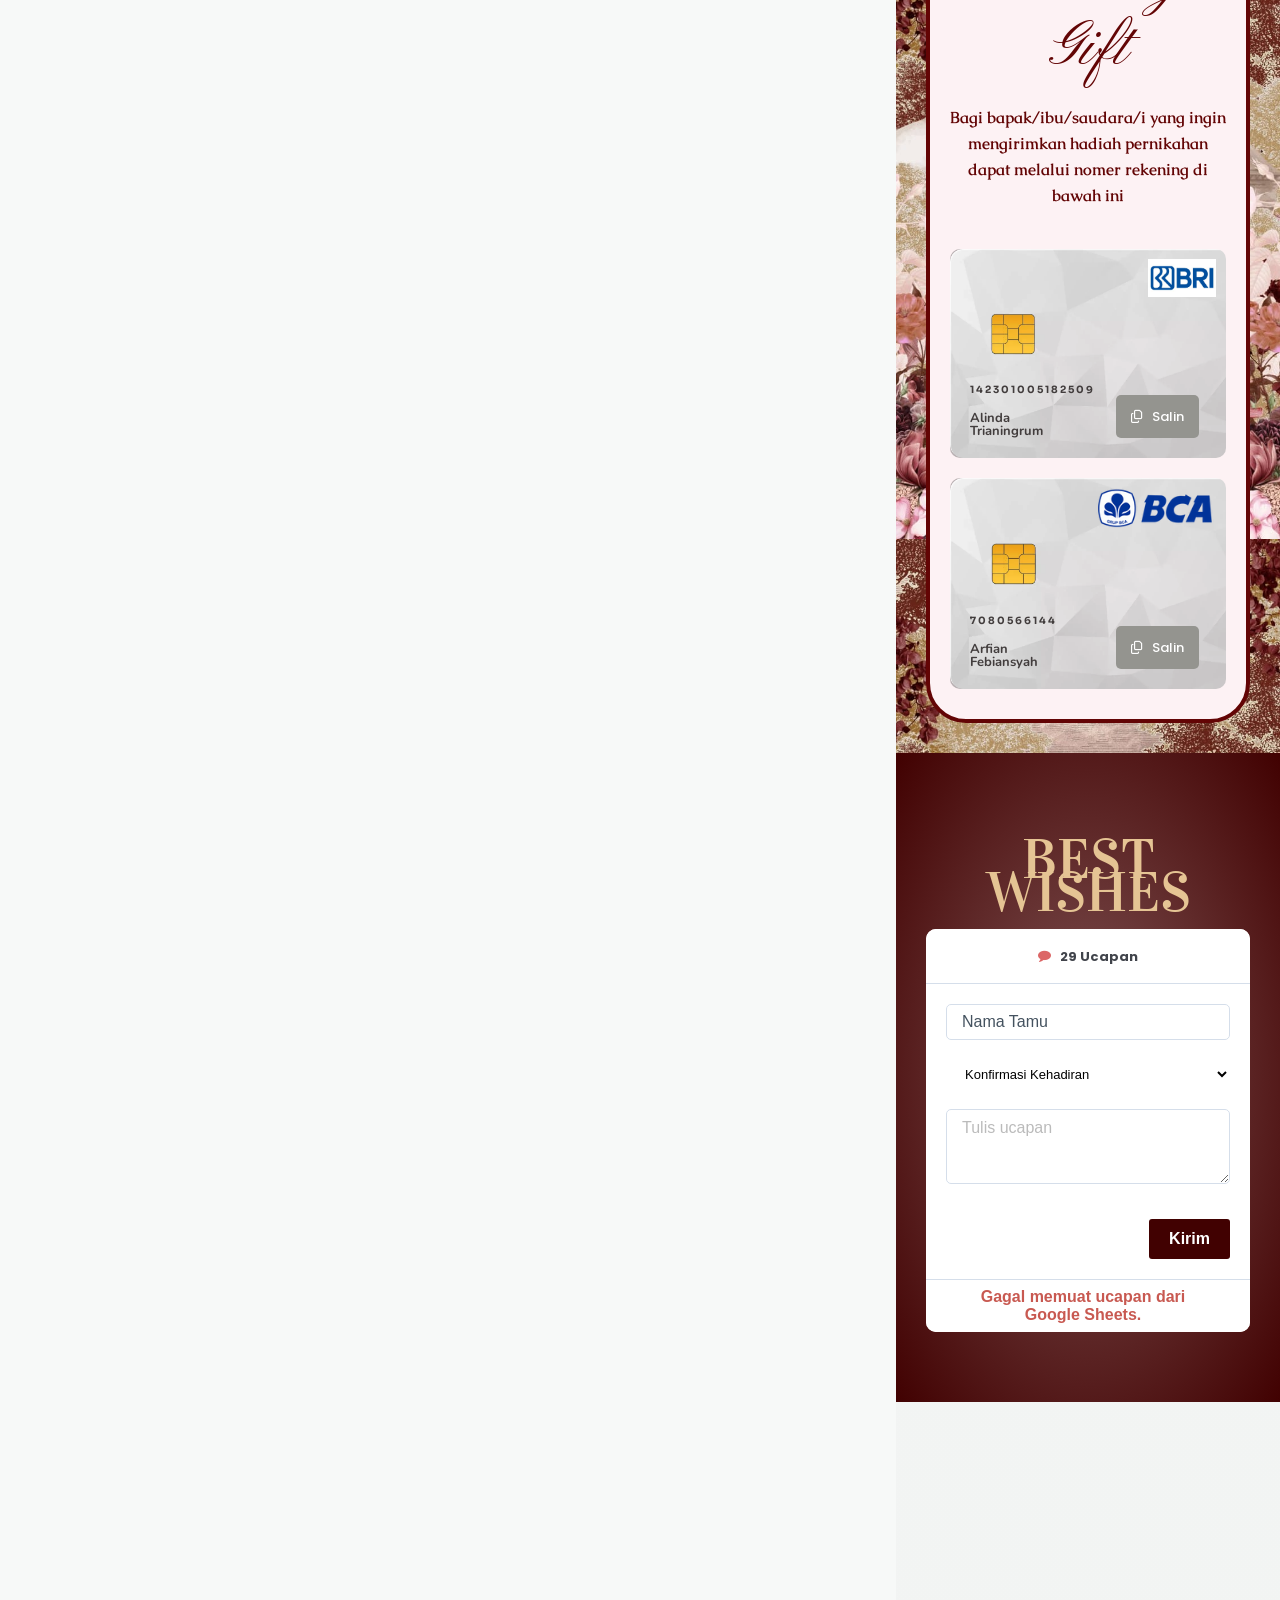
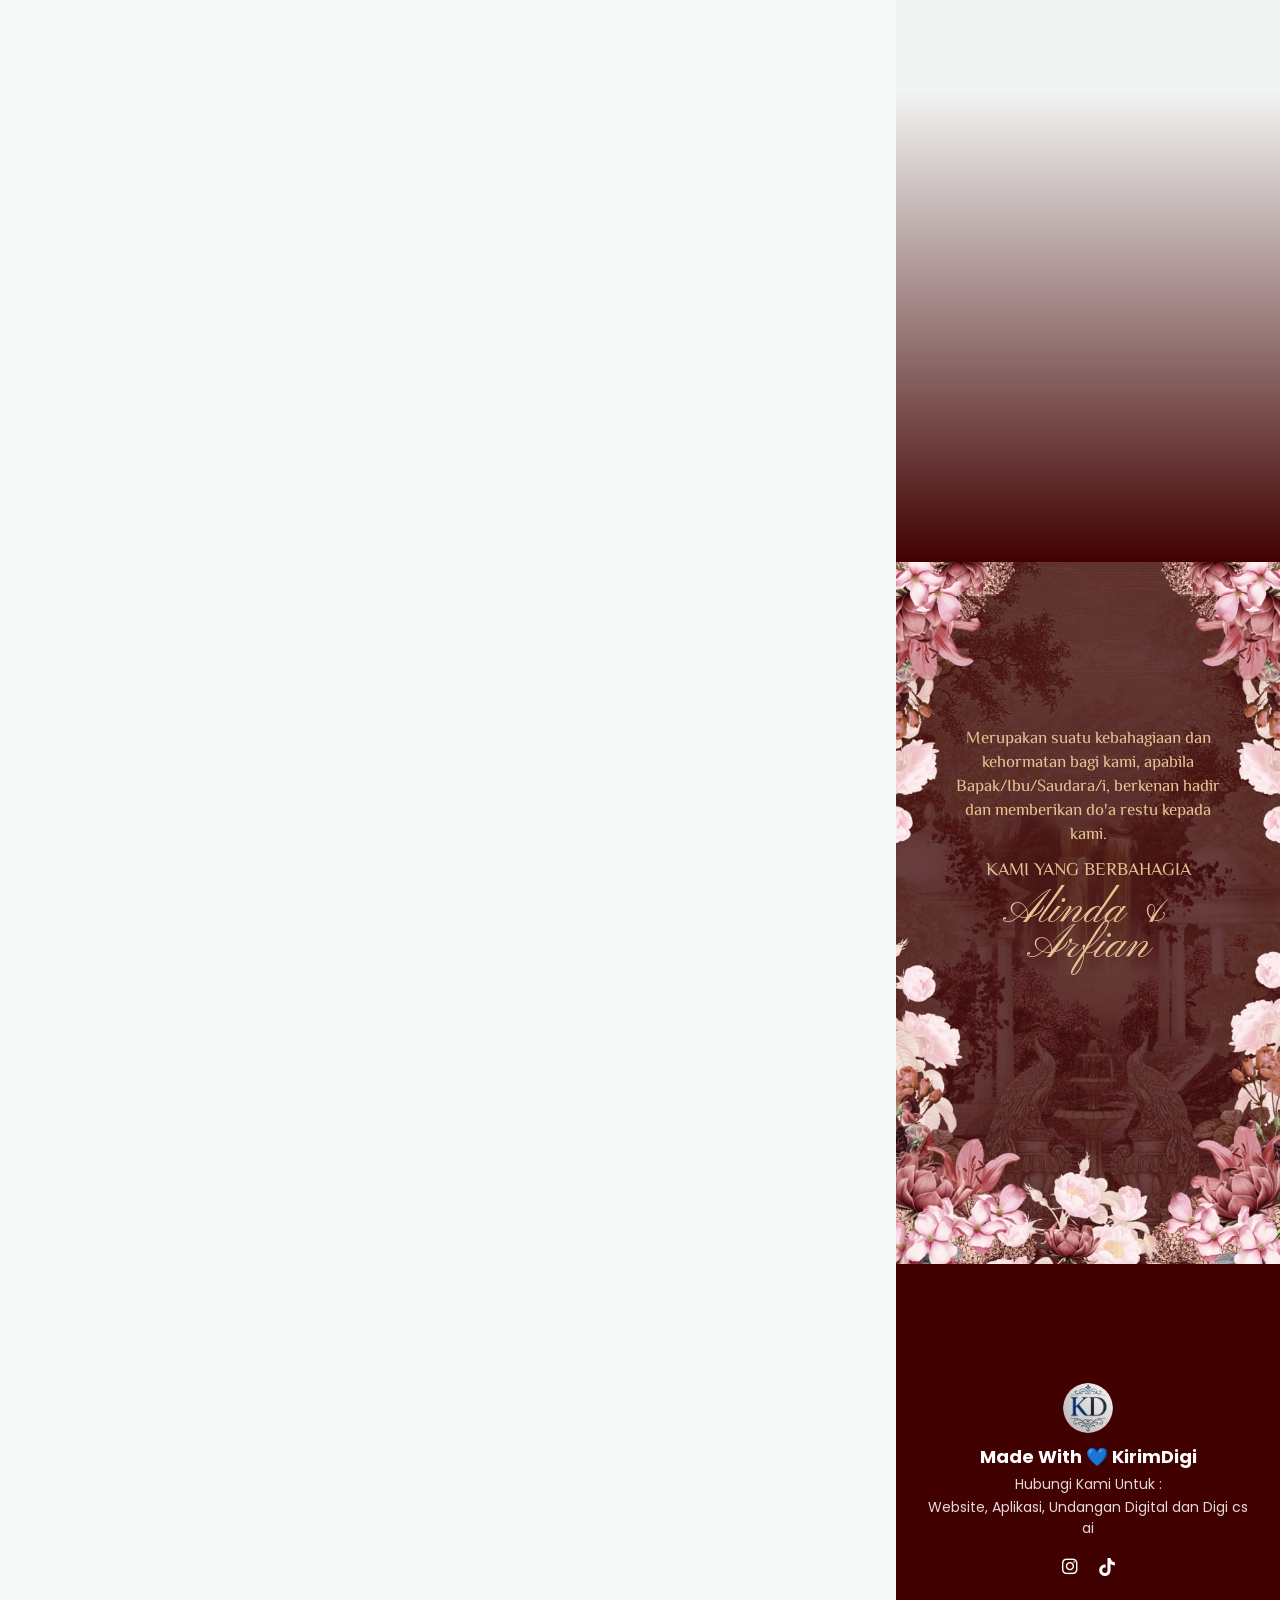
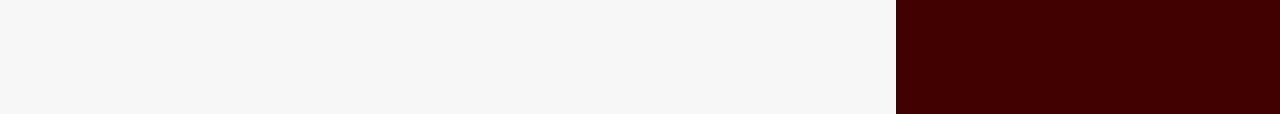
==== commit fdeb44be: "chore: adjust countdown, calendar, and URLs for new Akad time" ====
--- a/index.html
+++ b/index.html
@@ -41,6 +41,35 @@
       text-align: justify !important;
     }
 
+    /* Sesuaikan tata letak kolom bank card di HP agar nomor rekening tidak tertutup tombol Salin */
+    @media (max-width: 480px) {
+
+      /* Lebarkan kolom nomor rekening (kiri) dan persempit kolom tombol Salin (kanan) */
+      .elementor-element-4aa7fb1 {
+        grid-template-columns: 72% 28% !important;
+      }
+
+      /* Geser container tombol Salin ke paling kanan */
+      .elementor-element-1e7cc4f {
+        display: flex !important;
+        justify-content: flex-end !important;
+      }
+
+      /* Rampingkan/perkecil kotak abu-abu tombol Salin */
+      .elementor-element-1e7cc4f .elementor-button {
+        padding: 6px 10px !important;
+        font-size: 12px !important;
+        width: auto !important;
+        margin-left: auto !important;
+      }
+
+      /* Sesuaikan ukuran font nomor rekening */
+      .elementor-element-f9687e0 .elementor-heading-title {
+        font-size: 15px !important;
+        letter-spacing: 0px !important;
+      }
+    }
+
     img:is([sizes="auto" i], [sizes^="auto," i]) {
       contain-intrinsic-size: 3000px 1500px
     }
@@ -90,35 +119,35 @@
   </style>
 
   <!-- Optimasi Mesin Pencari oleh Rank Math - https://rankmath.com/ -->
-  <title>Linda 🤍 Iyan</title>
+  <title>Alinda 🤍 Arfian</title>
   <meta name="description" content="Hadiri acara pernikahan kami pada Sabtu, 08 Agustus 2026 Ya!!!">
   <meta name="robots" content="nofollow, noindex">
   <meta property="og:locale" content="id_ID">
   <meta property="og:type" content="article">
-  <meta property="og:title" content="Linda 🤍 Iyan">
+  <meta property="og:title" content="Alinda 🤍 Arfian">
   <meta property="og:description" content="Hadiri acara pernikahan kami pada Sabtu, 08 Agustus 2026 Ya!!!">
-  <meta property="og:url" content="https://kirimdigi.github.io/Linda-Iyan/">
+  <meta property="og:url" content="https://kirimdigi.github.io/Alinda-Afrian/">
   <meta property="og:site_name" content="Digital Wedding Invitation">
   <meta property="article:section" content="Undangan Pernikahan">
   <meta property="og:updated_time" content="2025-12-04T10:17:00+07:00">
-  <meta property="og:image" content="https://kirimdigi.github.io/Linda-Iyan/0.jpeg">
-  <meta property="og:image:secure_url" content="https://kirimdigi.github.io/Linda-Iyan/0.jpeg">
-  <meta property="og:image:width" content="720">
-  <meta property="og:image:height" content="1080">
-  <meta property="og:image:alt" content="Linda &#038; Iyan">
+  <meta property="og:image" content="https://kirimdigi.github.io/Alinda-Afrian/0.jpeg">
+  <meta property="og:image:secure_url" content="https://kirimdigi.github.io/Alinda-Afrian/0.jpeg">
+  <meta property="og:image:width" content="800">
+  <meta property="og:image:height" content="533">
+  <meta property="og:image:alt" content="Alinda &#038; Arfian">
   <meta property="og:image:type" content="image/jpeg">
   <meta property="article:published_time" content="2024-08-21T19:35:51+07:00">
   <meta property="article:modified_time" content="2025-12-04T10:17:00+07:00">
   <meta name="twitter:card" content="summary_large_image">
-  <meta name="twitter:title" content="The Wedding Of Linda &amp; Iyan">
+  <meta name="twitter:title" content="The Wedding Of Alinda &amp; Arfian">
   <meta name="twitter:description" content="Hadiri acara pernikahan kami pada Sabtu, 08 Agustus 2026 Ya!!!">
-  <meta name="twitter:image" content="https://kirimdigi.github.io/Linda-Iyan/0.jpeg">
+  <meta name="twitter:image" content="https://kirimdigi.github.io/Alinda-Afrian/0.jpeg">
   <meta name="twitter:label1" content="Ditulis oleh">
   <meta name="twitter:data1" content="kekondangan">
   <meta name="twitter:label2" content="Waktunya membaca">
   <meta name="twitter:data2" content="Kurang dari semenit">
   <script type="application/ld+json"
-    class="rank-math-schema">{"@context":"https://schema.org","@graph":[{"@type":["Person","Organization"],"@id":"https://kirimdigi.github.io/Linda-Iyan/#person","name":"Digital Wedding Invitation"},{"@type":"WebSite","@id":"https://kirimdigi.github.io/Linda-Iyan/#website","url":"https://kirimdigi.github.io/Linda-Iyan/","name":"Digital Wedding Invitation","publisher":{"@id":"https://kirimdigi.github.io/Linda-Iyan/#person"},"inLanguage":"id"},{"@type":"ImageObject","@id":"https://kirimdigi.github.io/Linda-Iyan/20.jpeg","url":"https://kirimdigi.github.io/Linda-Iyan/20.jpeg","width":"720","height":"1080","inLanguage":"id"},{"@type":"WebPage","@id":"https://kirimdigi.github.io/Linda-Iyan/#webpage","url":"https://kirimdigi.github.io/Linda-Iyan/","name":"The Wedding Of Linda &amp; Iyan","datePublished":"2024-08-21T19:35:51+07:00","dateModified":"2025-12-04T10:17:00+07:00","isPartOf":{"@id":"https://kirimdigi.github.io/Linda-Iyan/#website"},"primaryImageOfPage":{"@id":"https://kirimdigi.github.io/Linda-Iyan/20.jpeg"},"inLanguage":"id"},{"@type":"Person","@id":"https://invitimo.my.id/author/kekondangan/","name":"kekondangan","url":"https://invitimo.my.id/author/kekondangan/","image":{"@type":"ImageObject","@id":"https://secure.gravatar.com/avatar/d28f060878f04974fcd244a24bc69911?s=96&amp;d=mm&amp;r=g","url":"https://secure.gravatar.com/avatar/d28f060878f04974fcd244a24bc69911?s=96&amp;d=mm&amp;r=g","caption":"kekondangan","inLanguage":"id"},"sameAs":["http://hi.kekondangan.id"]},{"@type":"BlogPosting","headline":"The Wedding Of Linda &amp; Iyan","datePublished":"2024-08-21T19:35:51+07:00","dateModified":"2025-12-04T10:17:00+07:00","articleSection":"Undangan Pernikahan","author":{"@id":"https://invitimo.my.id/author/kekondangan/","name":"kekondangan"},"publisher":{"@id":"https://kirimdigi.github.io/Linda-Iyan/#person"},"description":"Nama Tamu, hadiri acara pernikahan Linda &amp; Iyan. pada hari Minggu. 8 Agustus 2026 Ya!","name":"The Wedding Of Linda &amp; Iyan","@id":"https://kirimdigi.github.io/Linda-Iyan/#richSnippet","isPartOf":{"@id":"https://kirimdigi.github.io/Linda-Iyan/#webpage"},"image":{"@id":"https://kirimdigi.github.io/Linda-Iyan/20.jpeg"},"inLanguage":"id","mainEntityOfPage":{"@id":"https://kirimdigi.github.io/Linda-Iyan/#webpage"}}]}</script>
+    class="rank-math-schema">{"@context":"https://schema.org","@graph":[{"@type":["Person","Organization"],"@id":"https://kirimdigi.github.io/Alinda-Afrian/#person","name":"Digital Wedding Invitation"},{"@type":"WebSite","@id":"https://kirimdigi.github.io/Alinda-Afrian/#website","url":"https://kirimdigi.github.io/Alinda-Afrian/","name":"Digital Wedding Invitation","publisher":{"@id":"https://kirimdigi.github.io/Alinda-Afrian/#person"},"inLanguage":"id"},{"@type":"ImageObject","@id":"https://kirimdigi.github.io/Alinda-Afrian/0.jpeg","url":"https://kirimdigi.github.io/Alinda-Afrian/0.jpeg","width":"800","height":"533","inLanguage":"id"},{"@type":"WebPage","@id":"https://kirimdigi.github.io/Alinda-Afrian/#webpage","url":"https://kirimdigi.github.io/Alinda-Afrian/","name":"The Wedding Of Alinda &amp; Arfian","datePublished":"2024-08-21T19:35:51+07:00","dateModified":"2025-12-04T10:17:00+07:00","isPartOf":{"@id":"https://kirimdigi.github.io/Alinda-Afrian/#website"},"primaryImageOfPage":{"@id":"https://kirimdigi.github.io/Alinda-Afrian/0.jpeg"},"inLanguage":"id"},{"@type":"Person","@id":"https://invitimo.my.id/author/kekondangan/","name":"kekondangan","url":"https://invitimo.my.id/author/kekondangan/","image":{"@type":"ImageObject","@id":"https://secure.gravatar.com/avatar/d28f060878f04974fcd244a24bc69911?s=96&amp;d=mm&amp;r=g","url":"https://secure.gravatar.com/avatar/d28f060878f04974fcd244a24bc69911?s=96&amp;d=mm&amp;r=g","caption":"kekondangan","inLanguage":"id"},"sameAs":["http://hi.kekondangan.id"]},{"@type":"BlogPosting","headline":"The Wedding Of Alinda &amp; Arfian","datePublished":"2024-08-21T19:35:51+07:00","dateModified":"2025-12-04T10:17:00+07:00","articleSection":"Undangan Pernikahan","author":{"@id":"https://invitimo.my.id/author/kekondangan/","name":"kekondangan"},"publisher":{"@id":"https://kirimdigi.github.io/Alinda-Afrian/#person"},"description":"Nama Tamu, hadiri acara pernikahan Alinda &amp; Arfian. pada hari Sabtu. 8 Agustus 2026 Ya!","name":"The Wedding Of Alinda &amp; Arfian","@id":"https://kirimdigi.github.io/Alinda-Afrian/#richSnippet","isPartOf":{"@id":"https://kirimdigi.github.io/Alinda-Afrian/#webpage"},"image":{"@id":"https://kirimdigi.github.io/Alinda-Afrian/0.jpeg"},"inLanguage":"id","mainEntityOfPage":{"@id":"https://kirimdigi.github.io/Alinda-Afrian/#webpage"}}]}</script>
   <!-- /Plugin WordPress Rank Math SEO -->
 
   <script>
@@ -3242,8 +3271,8 @@
             data-id="f11866e" data-element_type="widget" data-e-type="widget"
             data-settings="{&quot;_animation&quot;:&quot;zoomIn&quot;}" data-widget_type="heading.default">
             <div class="elementor-widget-container">
-              <h2 class="elementor-heading-title elementor-size-default">Linda &#038;
-                Iyan</h2>
+              <h2 class="elementor-heading-title elementor-size-default">Alinda &#038;
+                Arfian</h2>
             </div>
           </div>
           <div class="elementor-element elementor-element-50106ab0 elementor-widget elementor-widget-heading"
@@ -3294,8 +3323,8 @@
               data-id="65bf6e2d" data-element_type="widget" data-e-type="widget"
               data-settings="{&quot;_animation&quot;:&quot;zoomIn&quot;}" data-widget_type="heading.default">
               <div class="elementor-widget-container">
-                <h2 class="elementor-heading-title elementor-size-default">Linda &#038;
-                  Iyan</h2>
+                <h2 class="elementor-heading-title elementor-size-default">Alinda &#038;
+                  Arfian</h2>
               </div>
             </div>
             <div class="elementor-element elementor-element-76e5ccac elementor-widget elementor-widget-heading"
@@ -3604,7 +3633,7 @@
                     data-settings="{&quot;_animation&quot;:&quot;zoomIn&quot;,&quot;_animation_delay&quot;:12000}"
                     data-widget_type="heading.default">
                     <div class="elementor-widget-container">
-                      <h1 class="elementor-heading-title elementor-size-default">Linda &amp;</h1>
+                      <h1 class="elementor-heading-title elementor-size-default">Alinda &amp;</h1>
                     </div>
                   </div>
                   <div
@@ -3613,7 +3642,7 @@
                     data-settings="{&quot;_animation&quot;:&quot;zoomIn&quot;,&quot;_animation_delay&quot;:12000}"
                     data-widget_type="heading.default">
                     <div class="elementor-widget-container">
-                      <h1 class="elementor-heading-title elementor-size-default">Iyan</h1>
+                      <h1 class="elementor-heading-title elementor-size-default">Arfian</h1>
                     </div>
                   </div>
                 </div>
@@ -3670,7 +3699,7 @@
                   <div class="elementor-widget-container">
                     <div class="jet-listing jet-listing-dynamic-field display-inline">
                       <div class="jet-listing-dynamic-field__inline-wrap">
-                        <div class="jet-listing-dynamic-field__content">L</div>
+                        <div class="jet-listing-dynamic-field__content">A</div>
                       </div>
                     </div>
                   </div>
@@ -3682,7 +3711,7 @@
                   <div class="elementor-widget-container">
                     <div class="jet-listing jet-listing-dynamic-field display-inline">
                       <div class="jet-listing-dynamic-field__inline-wrap">
-                        <div class="jet-listing-dynamic-field__content">I</div>
+                        <div class="jet-listing-dynamic-field__content">A</div>
                       </div>
                     </div>
                   </div>
@@ -3759,7 +3788,7 @@
               data-id="96624c1" data-element_type="widget" data-e-type="widget"
               data-settings="{&quot;_animation_mobile&quot;:&quot;zoomIn&quot;}" data-widget_type="heading.default">
               <div class="elementor-widget-container">
-                <p class="elementor-heading-title elementor-size-default">Linda</p>
+                <p class="elementor-heading-title elementor-size-default">Alinda</p>
               </div>
             </div>
             <div class="elementor-element elementor-element-1d8c1b66 elementor-widget elementor-widget-heading"
@@ -3802,7 +3831,7 @@
                 <div class="elementor-social-icons-wrapper elementor-grid">
                   <span class="elementor-grid-item">
                     <a class="elementor-icon elementor-social-icon elementor-social-icon-instagram elementor-repeater-item-0f94d9a"
-                      href="https://instagram.com/alindatriaaaa_" target="_blank">
+                      href="https://instagram.com/Alindatriaaaa_" target="_blank">
                       <span class="elementor-screen-only">Instagram</span>
                       <i aria-hidden="true" class="fab fa-instagram"></i> </a>
                   </span>
@@ -3833,7 +3862,7 @@
               data-id="58174b2" data-element_type="widget" data-e-type="widget"
               data-settings="{&quot;_animation_mobile&quot;:&quot;zoomIn&quot;}" data-widget_type="heading.default">
               <div class="elementor-widget-container">
-                <p class="elementor-heading-title elementor-size-default">Iyan</p>
+                <p class="elementor-heading-title elementor-size-default">Arfian</p>
               </div>
             </div>
             <div class="elementor-element elementor-element-ecec0da elementor-widget elementor-widget-heading"
@@ -3912,7 +3941,7 @@
               data-widget_type="jet-countdown-timer.default">
               <div class="elementor-widget-container">
                 <div class="elementor-jet-countdown-timer jet-elements">
-                  <div class="jet-countdown-timer" data-type="due_date" data-due-date="1786154400">
+                  <div class="jet-countdown-timer" data-type="due_date" data-due-date="1786150800">
                     <div class="jet-countdown-timer__item item-days">
                       <div class="jet-countdown-timer__item-value" data-value="days"><span
                           class="jet-countdown-timer__digit">0</span><span class="jet-countdown-timer__digit">0</span>
@@ -3949,7 +3978,7 @@
               <div class="elementor-widget-container">
                 <div class="elementor-button-wrapper">
 
-                  <a href="https://www.google.com/calendar/render?action=TEMPLATE&text=The%20Wedding%20Of%20Linda%20%26amp%3B%20Iyan&details=Jl.%20Bumi%20Bahagia%20IX%20No.%2040%2C%20RT%20005%20%2F%20RW%20044%2C%20Kec.%20Babelan%2C%20Kel.%20Bahagia%2C%20Kabupaten%20Bekasi&location=Kediaman%20Mempelai%20Wanita&dates=20260808T020000Z%2F20260808T100000Z"
+                  <a href="https://www.google.com/calendar/render?action=TEMPLATE&text=The%20Wedding%20Of%20Alinda%20%26amp%3B%20Arfian&details=Jl.%20Bumi%20Bahagia%20IX%20No.%2040%2C%20RT%20005%20%2F%20RW%20044%2C%20Kec.%20Babelan%2C%20Kel.%20Bahagia%2C%20Kabupaten%20Bekasi&location=Kediaman%20Mempelai%20Wanita&dates=20260808T010000Z%2F20260808T100000Z"
                     class="elementor-button-link elementor-button elementor-size-sm" target="_blank" rel="nofollow"
                     role="button"> <span class="elementor-button-content-wrapper wds-flexbox">
                       <span class="elementor-button-icon elementor-align-icon-row">
@@ -4027,7 +4056,7 @@
                   data-settings="{&quot;_animation&quot;:&quot;fadeInUp&quot;,&quot;_animation_delay&quot;:300}"
                   data-widget_type="heading.default">
                   <div class="elementor-widget-container">
-                    <span class="elementor-heading-title elementor-size-default">Pukul 09:00 WIB</span>
+                    <span class="elementor-heading-title elementor-size-default">Pukul 08:00 WIB</span>
                   </div>
                 </div>
                 <div
@@ -4132,8 +4161,8 @@
                   data-settings="{&quot;_animation&quot;:&quot;fadeInUp&quot;,&quot;_animation_delay&quot;:300}"
                   data-widget_type="heading.default">
                   <div class="elementor-widget-container">
-                    <span class="elementor-heading-title elementor-size-default">Adat Jawa Panggih: 10:00
-                      WIB<br>Resepsi: 11:00 - 17:00 WIB</span>
+                    <span class="elementor-heading-title elementor-size-default">Adat Jawa Panggih: 09:00
+                      WIB<br>Resepsi: 10:00 - 17:00 WIB</span>
                   </div>
                 </div>
                 <div
@@ -4404,7 +4433,8 @@
                               <h5 class="timeline-item__card-title">Pertemuan</h5>
                               <div class="timeline-item__card-desc">Tidak ada yg kebetulan didunia ini, semua sudah
                                 tersusun rapi oleh sang maha kuasa. kita tidak bisa memilih pada siapa kita jatuh cinta,
-                                kami berdua berkenala pertama kali melalu sosial media (instagram) 15 juli 2025, lalu 20
+                                kami berdua berkenalan pertama kali melalui sosial media (instagram) 15 juli 2025, lalu
+                                20
                                 agustus 2025 chattingan dinomor whasthap dan lalu pertemuan pertama kali kami first date
                                 nonton bioskop, habis pulang nonton bioskop, kami makan lalu pulang dan kebesokan
                                 harinya 25 agustus 2025 diajak ngobrol serius menjalani hubungan ke jenjang yang lebih
@@ -5023,7 +5053,7 @@
               data-settings="{&quot;_animation&quot;:&quot;zoomIn&quot;,&quot;_animation_delay&quot;:200}"
               data-widget_type="heading.default">
               <div class="elementor-widget-container">
-                <span class="elementor-heading-title elementor-size-default">Linda &#038; Iyan</span>
+                <span class="elementor-heading-title elementor-size-default">Alinda &#038; Arfian</span>
               </div>
             </div>
             <div
@@ -5292,7 +5322,7 @@
             data-settings="{&quot;_animation&quot;:&quot;none&quot;,&quot;_animation_mobile&quot;:&quot;fadeIn&quot;,&quot;_animation_delay&quot;:100}"
             data-widget_type="heading.default">
             <div class="elementor-widget-container">
-              <h2 class="elementor-heading-title elementor-size-default">Linda &#038; Iyan</h2>
+              <h2 class="elementor-heading-title elementor-size-default">Alinda &#038; Arfian</h2>
             </div>
           </div>
         </div>
@@ -5664,7 +5694,7 @@
       "environmentMode": { "edit": false, "wpPreview": false, "isScriptDebug": false }, "i18n": { "shareOnFacebook": "Bagikan di Facebook", "shareOnTwitter": "Bagikan di Twitter", "pinIt": "Buat Pin", "download": "Unduh", "downloadImage": "Unduh gambar", "fullscreen": "Layar Penuh", "zoom": "Perbesar", "share": "Bagikan", "playVideo": "Putar Video", "previous": "Sebelumnya", "next": "Selanjutnya", "close": "Tutup", "a11yCarouselPrevSlideMessage": "Slide sebelumnya", "a11yCarouselNextSlideMessage": "Slide selanjutnya", "a11yCarouselFirstSlideMessage": "This is the first slide", "a11yCarouselLastSlideMessage": "This is the last slide", "a11yCarouselPaginationBulletMessage": "Go to slide" }, "is_rtl": false, "breakpoints": { "xs": 0, "sm": 480, "md": 768, "lg": 1025, "xl": 1440, "xxl": 1600 }, "responsive": {
         "breakpoints": { "mobile": { "label": "Mobile Portrait", "value": 767, "default_value": 767, "direction": "max", "is_enabled": true }, "mobile_extra": { "label": "Mobile Landscape", "value": 880, "default_value": 880, "direction": "max", "is_enabled": false }, "tablet": { "label": "Tablet Portrait", "value": 1024, "default_value": 1024, "direction": "max", "is_enabled": true }, "tablet_extra": { "label": "Tablet Landscape", "value": 1200, "default_value": 1200, "direction": "max", "is_enabled": false }, "laptop": { "label": "Laptop", "value": 1366, "default_value": 1366, "direction": "max", "is_enabled": false }, "widescreen": { "label": "Layar lebar", "value": 2400, "default_value": 2400, "direction": "min", "is_enabled": false } },
         "hasCustomBreakpoints": false
-      }, "version": "4.0.8", "is_static": false, "experimentalFeatures": { "additional_custom_breakpoints": true, "container": true, "theme_builder_v2": true, "hello-theme-header-footer": true, "nested-elements": true, "global_classes_should_enforce_capabilities": true, "e_variables": true, "e_opt_in_v4_page": true, "e_components": true, "e_interactions": true, "e_widget_creation": true, "import-export-customization": true, "e_pro_atomic_form": true, "e_pro_variables": true, "e_pro_interactions": true }, "urls": { "assets": "https:\/\/hi.kekondangan.id\/wp-content\/plugins\/elementor\/assets\/", "ajaxurl": "https:\/\/invitimo.my.id\/wp-admin\/admin-ajax.php", "uploadUrl": "https:\/\/hi.kekondangan.id\/wp-content\/uploads" }, "nonces": { "floatingButtonsClickTracking": "da00a5028e", "atomicFormsSendForm": "201b1471fb" }, "swiperClass": "swiper", "settings": { "page": { "ha_cmc_init_switcher": "no" }, "editorPreferences": [] }, "kit": { "active_breakpoints": ["viewport_mobile", "viewport_tablet"], "global_image_lightbox": "yes", "lightbox_enable_counter": "yes", "lightbox_enable_fullscreen": "yes", "lightbox_enable_zoom": "yes", "lightbox_enable_share": "yes", "lightbox_title_src": "title", "lightbox_description_src": "description", "hello_header_logo_type": "title", "hello_footer_logo_type": "logo", "ha_rpb_enable": "no" }, "post": { "id": 4689, "title": "The%20Wedding%20Of%20Linda%20%26%20Iyan", "excerpt": "", "featuredImage": ".\/20.jpeg" }
+      }, "version": "4.0.8", "is_static": false, "experimentalFeatures": { "additional_custom_breakpoints": true, "container": true, "theme_builder_v2": true, "hello-theme-header-footer": true, "nested-elements": true, "global_classes_should_enforce_capabilities": true, "e_variables": true, "e_opt_in_v4_page": true, "e_components": true, "e_interactions": true, "e_widget_creation": true, "import-export-customization": true, "e_pro_atomic_form": true, "e_pro_variables": true, "e_pro_interactions": true }, "urls": { "assets": "https:\/\/hi.kekondangan.id\/wp-content\/plugins\/elementor\/assets\/", "ajaxurl": "https:\/\/invitimo.my.id\/wp-admin\/admin-ajax.php", "uploadUrl": "https:\/\/hi.kekondangan.id\/wp-content\/uploads" }, "nonces": { "floatingButtonsClickTracking": "da00a5028e", "atomicFormsSendForm": "201b1471fb" }, "swiperClass": "swiper", "settings": { "page": { "ha_cmc_init_switcher": "no" }, "editorPreferences": [] }, "kit": { "active_breakpoints": ["viewport_mobile", "viewport_tablet"], "global_image_lightbox": "yes", "lightbox_enable_counter": "yes", "lightbox_enable_fullscreen": "yes", "lightbox_enable_zoom": "yes", "lightbox_enable_share": "yes", "lightbox_title_src": "title", "lightbox_description_src": "description", "hello_header_logo_type": "title", "hello_footer_logo_type": "logo", "ha_rpb_enable": "no" }, "post": { "id": 4689, "title": "The%20Wedding%20Of%20Alinda%20%26%20Arfian", "excerpt": "", "featuredImage": ".\/20.jpeg" }
     };
   </script>
   <script src="./wp-content/plugins/elementor/assets/js/frontend.min.js?ver=4.0.8" id="elementor-frontend-js"></script>
